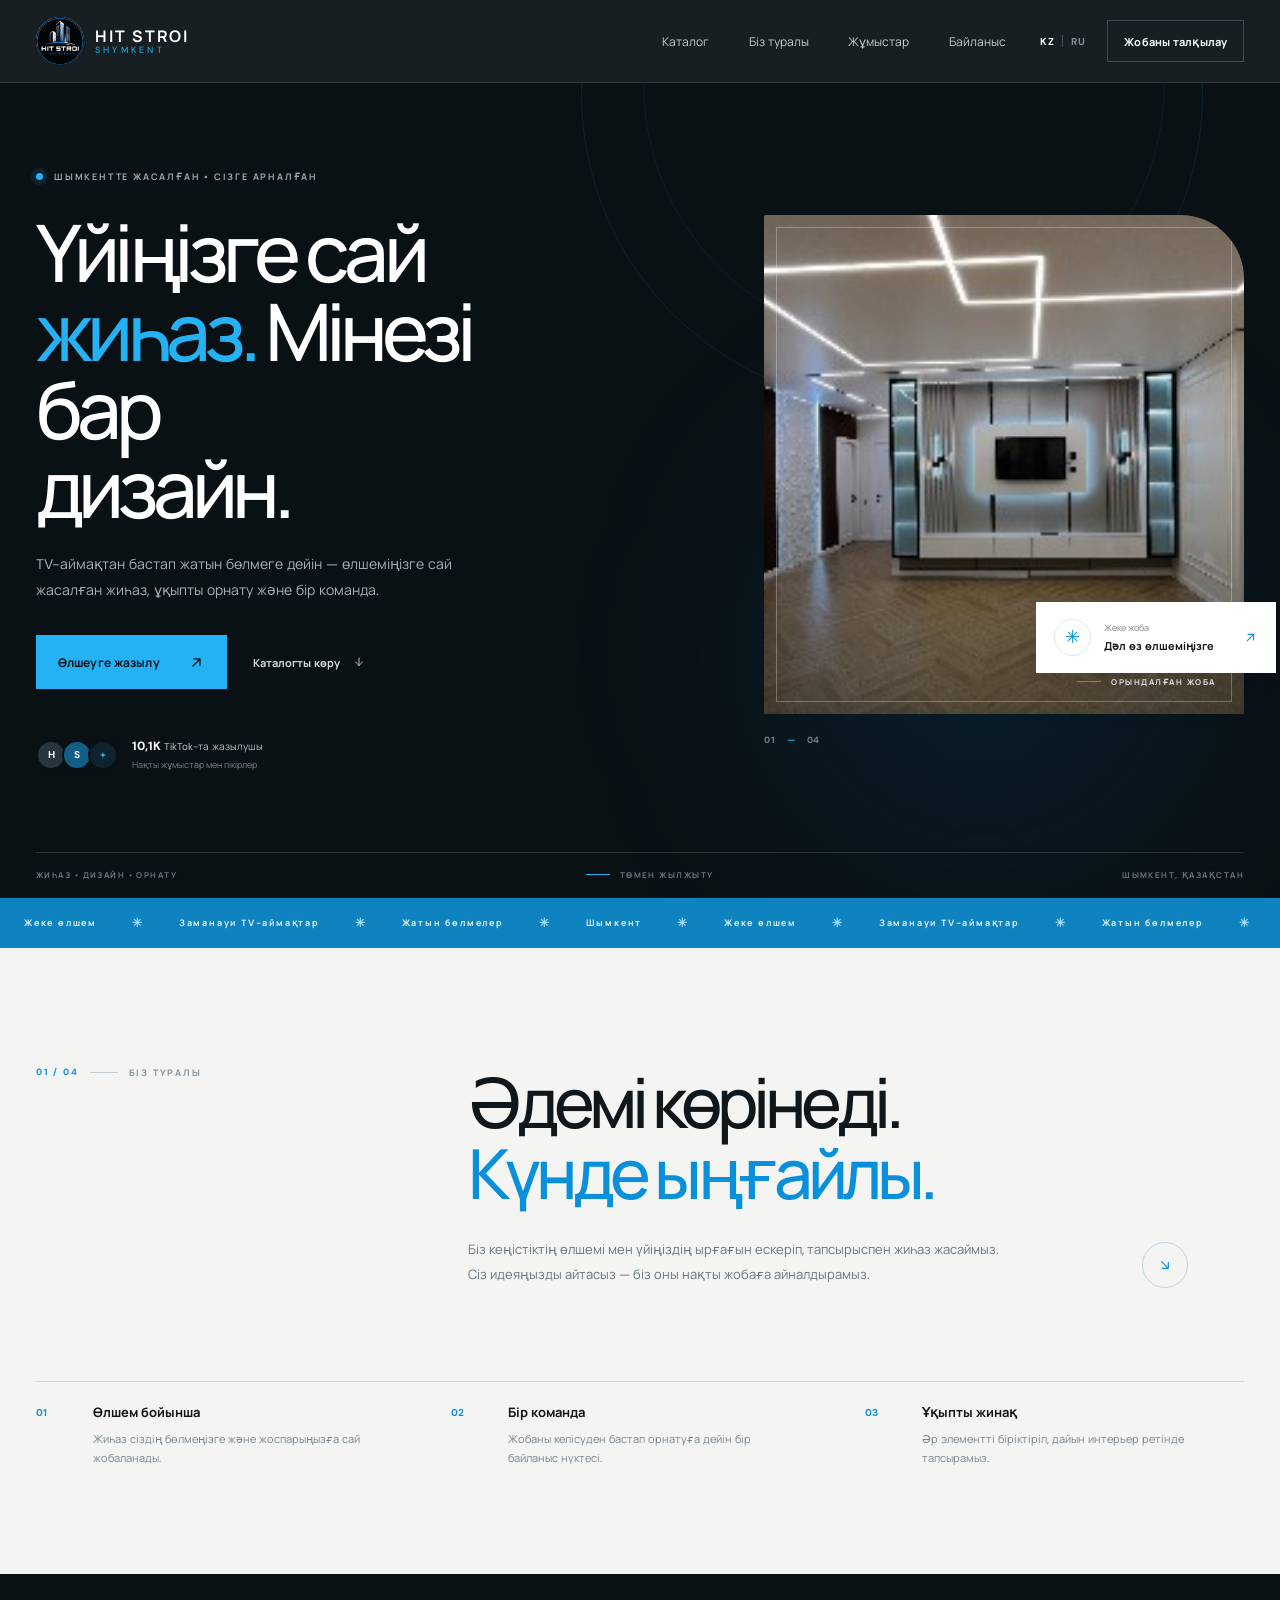
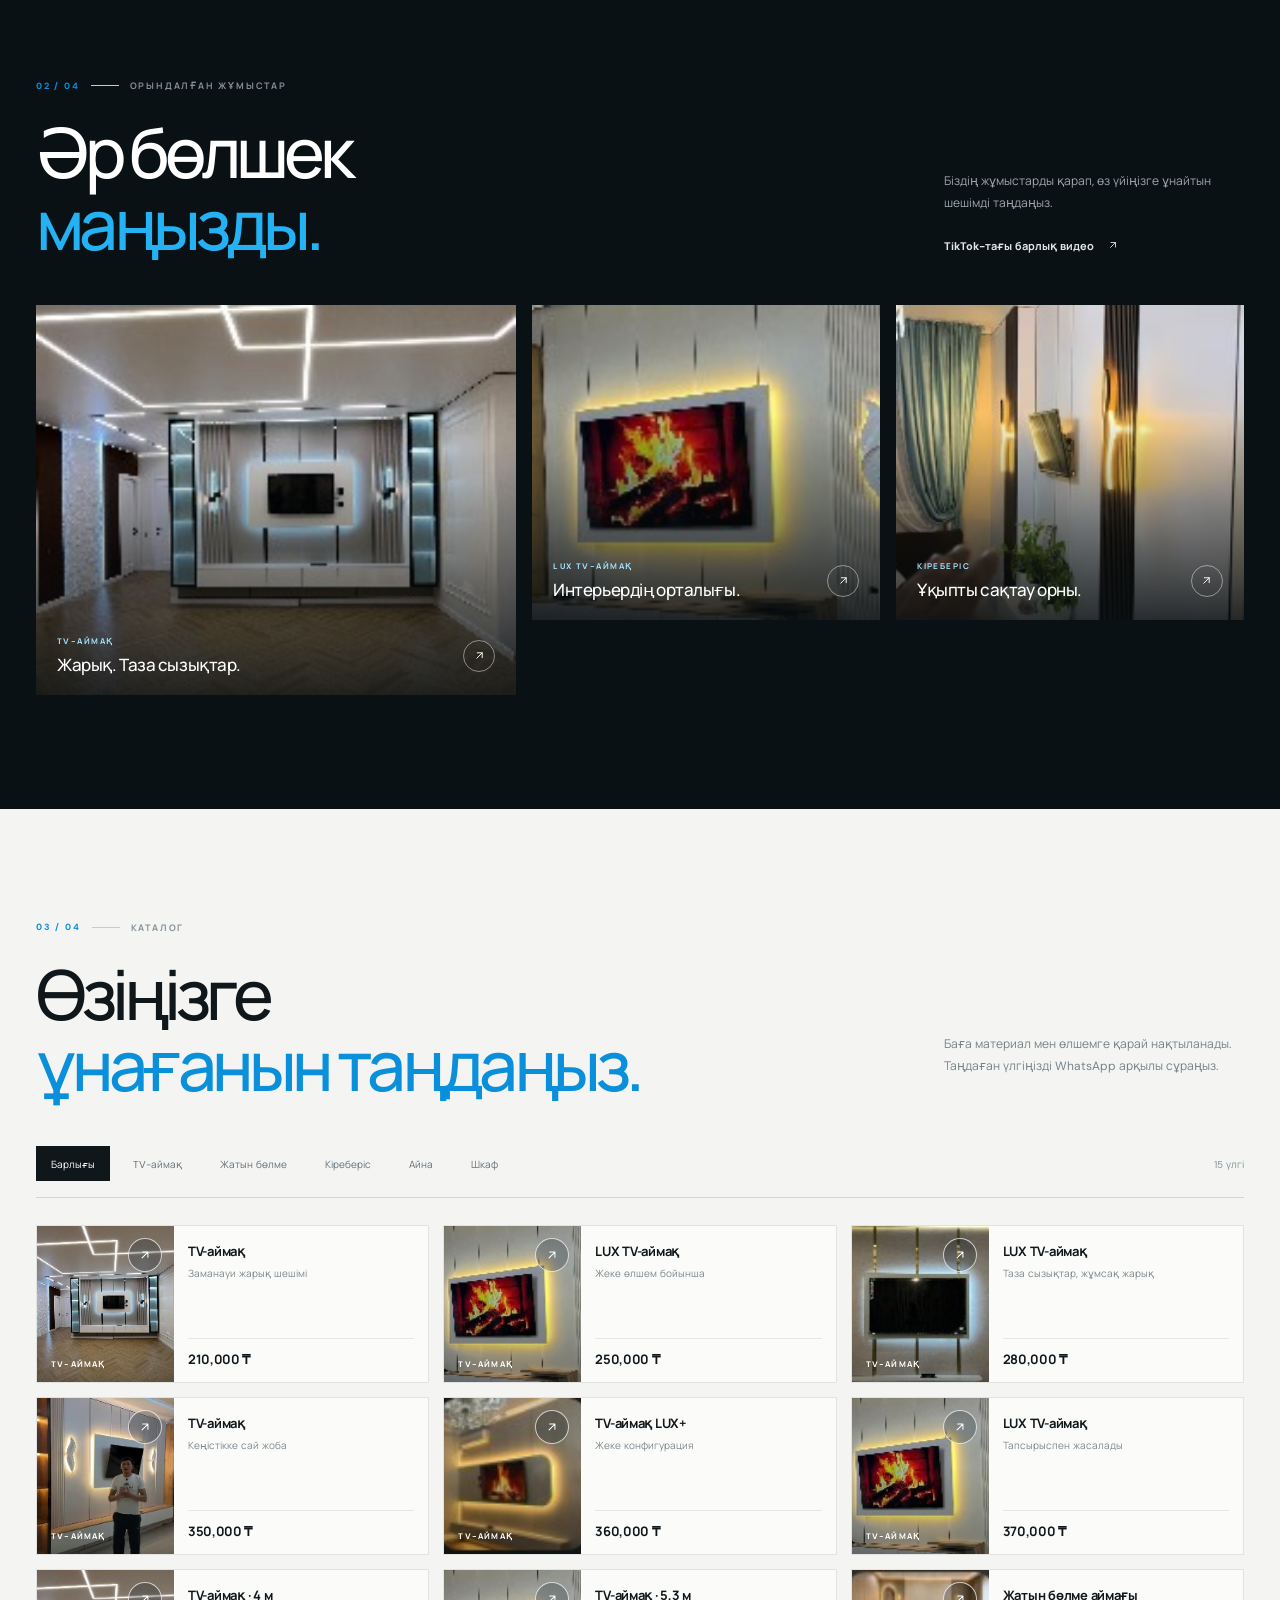
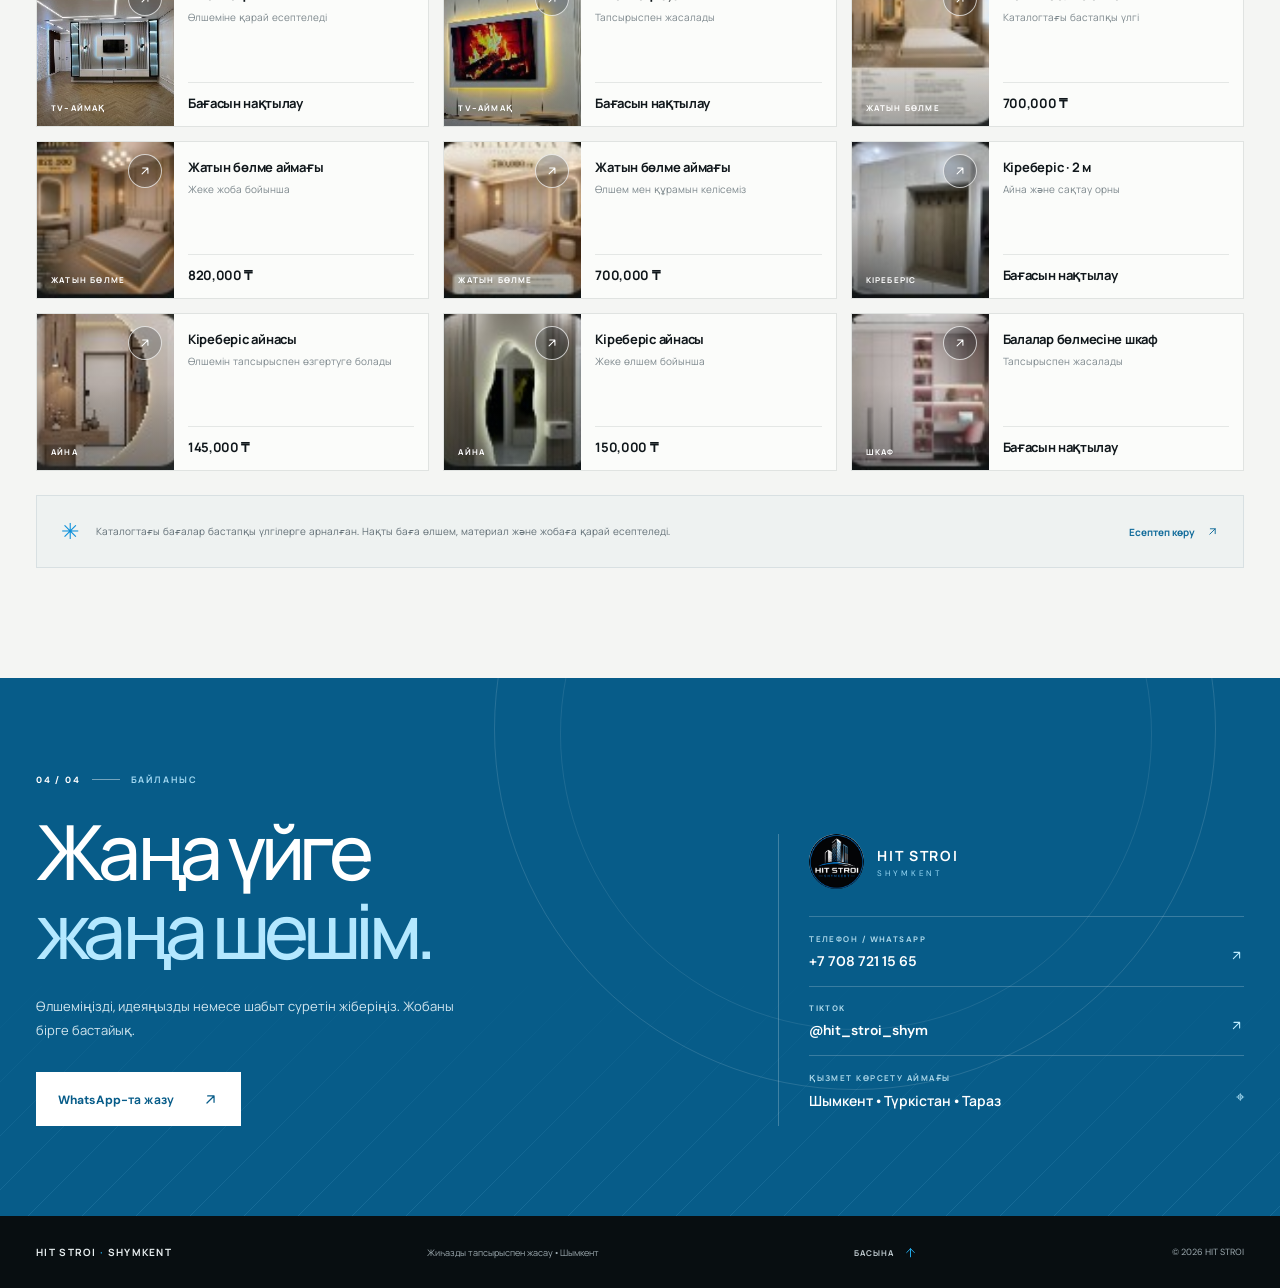
==== hit-stroi-shymkent/index.html @ 13564bc4 "Add files via upload" ====
<!doctype html>
<html lang="kk">
  <head>
    <meta charset="utf-8" />
    <meta name="viewport" content="width=device-width, initial-scale=1" />
    <meta name="theme-color" content="#0b1115" />
    <meta name="description" content="HIT STROI SHYMKENT — мебель на заказ: TV-зоны, спальни, шкафы, прихожие и зеркала. Замер и заказ через WhatsApp." />
    <meta property="og:type" content="website" />
    <meta property="og:title" content="HIT STROI — Мебель на заказ в Шымкенте" />
    <meta property="og:description" content="TV-зоны, спальные зоны, шкафы, прихожие и зеркала по вашим размерам." />
    <title>HIT STROI — Мебель на заказ в Шымкенте</title>
    <link rel="preconnect" href="https://fonts.googleapis.com" />
    <link rel="preconnect" href="https://fonts.gstatic.com" crossorigin />
    <link href="https://fonts.googleapis.com/css2?family=DM+Sans:wght@400;500;600;700&family=Manrope:wght@400;500;600;700;800&display=swap" rel="stylesheet" />
    <link rel="icon" href="assets/images/hit-stroi-logo.png" />
    <link rel="stylesheet" href="assets/css/site.css" />
    <script type="application/ld+json">
      {
        "@context": "https://schema.org",
        "@type": "FurnitureStore",
        "name": "HIT STROI SHYMKENT",
        "telephone": "+77087211565",
        "description": "Мебель на заказ: TV-зоны, спальные зоны, шкафы, прихожие и зеркала.",
        "areaServed": ["Шымкент", "Түркістан", "Тараз"],
        "sameAs": ["https://www.tiktok.com/@hit_stroi_shym"]
      }
    </script>
    <script defer src="data/catalog.js"></script>
    <script defer src="assets/js/site.js"></script>
  </head>
  <body>
    <svg class="svg-sprite" xmlns="http://www.w3.org/2000/svg" aria-hidden="true" focusable="false">
      <symbol id="arrow-up-right" viewBox="0 0 24 24"><path d="M7 17 17 7M8 7h9v9" fill="none" stroke="currentColor" stroke-width="1.75" stroke-linecap="round" stroke-linejoin="round" /></symbol>
      <symbol id="arrow-down-right" viewBox="0 0 24 24"><path d="m7 7 10 10m0-9v9H8" fill="none" stroke="currentColor" stroke-width="1.75" stroke-linecap="round" stroke-linejoin="round" /></symbol>
      <symbol id="arrow-down" viewBox="0 0 24 24"><path d="M12 4v15m-7-7 7 7 7-7" fill="none" stroke="currentColor" stroke-width="1.75" stroke-linecap="round" stroke-linejoin="round" /></symbol>
      <symbol id="arrow-up" viewBox="0 0 24 24"><path d="M12 20V5m-7 7 7-7 7 7" fill="none" stroke="currentColor" stroke-width="1.75" stroke-linecap="round" stroke-linejoin="round" /></symbol>
    </svg>
    <a class="skip-link" href="#main" data-i18n="skip">Негізгі мазмұнға өту</a>
    <header class="site-header" id="top">
      <div class="header-inner wrap">
        <a class="brand" href="#top" aria-label="HIT STROI, главная">
          <img src="assets/images/hit-stroi-logo.png" alt="HIT STROI SHYMKENT" />
          <span class="brand-copy"><b>HIT STROI</b><small>SHYMKENT</small></span>
        </a>
        <button class="menu-toggle" type="button" aria-label="Открыть меню" aria-expanded="false" aria-controls="main-nav"><span></span><span></span></button>
        <nav class="main-nav" id="main-nav" aria-label="Главная навигация">
          <a href="#catalog" data-i18n="navCatalog">Каталог</a>
          <a href="#about" data-i18n="navAbout">О нас</a>
          <a href="#works" data-i18n="navWorks">Работы</a>
          <a href="#contacts" data-i18n="navContacts">Контакты</a>
        </nav>
        <div class="header-actions">
          <div class="language-switch" aria-label="Тіл таңдау">
            <button type="button" class="lang-button is-active" data-lang="kk" aria-pressed="true">KZ</button>
            <span></span>
            <button type="button" class="lang-button" data-lang="ru" aria-pressed="false">RU</button>
          </div>
          <a class="button button-small button-outline header-cta" href="https://wa.me/77087211565" target="_blank" rel="noopener" data-i18n="headerCta">Жобаны талқылау</a>
        </div>
      </div>
    </header>

    <main id="main">
      <section class="hero section-dark">
        <div class="hero-glow" aria-hidden="true"></div>
        <div class="wrap hero-grid">
          <div class="hero-copy">
            <p class="eyebrow"><span class="eyebrow-dot"></span><span data-i18n="heroEyebrow">ШЫМКЕНТТЕ ЖАСАЛҒАН • СІЗГЕ АРНАЛҒАН</span></p>
            <h1 data-i18n="heroTitle">Үйіңізге сай<br /><em>жиһаз.</em> Мінезі бар<br />дизайн.</h1>
            <p class="hero-lead" data-i18n="heroLead">TV-аймақтан бастап жатын бөлмеге дейін — өлшеміңізге сай жасалған жиһаз, ұқыпты орнату және бір команда.</p>
            <div class="hero-buttons">
              <a class="button button-primary" href="https://wa.me/77087211565" target="_blank" rel="noopener"><span data-i18n="heroCta">Өлшеуге жазылу</span><svg class="button-arrow icon-svg" viewBox="0 0 24 24" aria-hidden="true" focusable="false"><use href="#arrow-up-right"></use></svg></a>
              <a class="text-link" href="#catalog"><span data-i18n="heroSecondary">Каталогты көру</span><svg class="icon-svg icon-down" viewBox="0 0 24 24" aria-hidden="true" focusable="false"><use href="#arrow-down"></use></svg></a>
            </div>
            <div class="hero-proof">
              <div class="proof-avatars" aria-hidden="true"><span>H</span><span>S</span><span>+</span></div>
              <p><strong>10,1K</strong> <span data-i18n="proofFollowers">TikTok-та жазылушы</span><br /><small data-i18n="proofLikes">Нақты жұмыстар мен пікірлер</small></p>
            </div>
          </div>
          <div class="hero-visual">
            <div class="hero-image-frame">
              <img src="assets/images/media-wall-main.jpg" alt="HIT STROI жасаған заманауи TV-аймақ" fetchpriority="high" />
              <div class="image-shade"></div>
              <div class="hero-image-label"><span class="label-line"></span><span data-i18n="heroImageLabel">ОРЫНДАЛҒАН ЖОБА</span></div>
            </div>
            <div class="hero-floating-note"><span class="floating-icon">✳</span><span><small data-i18n="heroNoteTop">Жеке жоба</small><b data-i18n="heroNoteBottom">Дәл өз өлшеміңізге</b></span><svg class="note-arrow icon-svg" viewBox="0 0 24 24" aria-hidden="true" focusable="false"><use href="#arrow-up-right"></use></svg></div>
            <div class="hero-index">01 <span>—</span> 04</div>
          </div>
        </div>
        <div class="hero-bottom wrap">
          <span data-i18n="heroBottomLeft">ЖИҺАЗ • ДИЗАЙН • ОРНАТУ</span>
          <span class="scroll-indicator"><span></span><span data-i18n="scroll">ТӨМЕН ЖЫЛЖЫТУ</span></span>
          <span data-i18n="heroBottomRight">ШЫМКЕНТ, ҚАЗАҚСТАН</span>
        </div>
      </section>

      <section class="ticker" aria-label="Қызметтер">
        <div class="ticker-track" aria-hidden="true">
          <span data-i18n="tickerOne">Жеке өлшем</span><i>✳</i><span data-i18n="tickerTwo">Заманауи TV-аймақтар</span><i>✳</i><span data-i18n="tickerThree">Жатын бөлмелер</span><i>✳</i><span data-i18n="tickerFour">Шымкент</span><i>✳</i><span data-i18n="tickerOne">Жеке өлшем</span><i>✳</i><span data-i18n="tickerTwo">Заманауи TV-аймақтар</span><i>✳</i><span data-i18n="tickerThree">Жатын бөлмелер</span><i>✳</i><span data-i18n="tickerFour">Шымкент</span>
        </div>
      </section>

      <section class="intro-section section-light" id="about">
        <div class="wrap intro-grid">
          <div class="section-kicker"><span>01 / 04</span><span class="kicker-rule"></span><span data-i18n="introKicker">БІЗ ТУРАЛЫ</span></div>
          <div class="intro-content">
            <h2 data-i18n="introTitle">Әдемі көрінеді.<br /><em>Күнде ыңғайлы.</em></h2>
            <div class="intro-bottom">
              <p data-i18n="introText">Біз кеңістіктің өлшемі мен үйіңіздің ырғағын ескеріп, тапсырыспен жиһаз жасаймыз. Сіз идеяңызды айтасыз — біз оны нақты жобаға айналдырамыз.</p>
              <a class="round-link" href="#catalog" aria-label="Каталогқа өту"><svg class="icon-svg" viewBox="0 0 24 24" aria-hidden="true" focusable="false"><use href="#arrow-down-right"></use></svg></a>
            </div>
          </div>
        </div>
        <div class="wrap feature-row">
          <article class="feature"><span class="feature-number">01</span><div><h3 data-i18n="featureOneTitle">Өлшем бойынша</h3><p data-i18n="featureOneText">Жиһаз сіздің бөлмеңізге және жоспарыңызға сай жобаланады.</p></div></article>
          <article class="feature"><span class="feature-number">02</span><div><h3 data-i18n="featureTwoTitle">Бір команда</h3><p data-i18n="featureTwoText">Жобаны келісуден бастап орнатуға дейін бір байланыс нүктесі.</p></div></article>
          <article class="feature"><span class="feature-number">03</span><div><h3 data-i18n="featureThreeTitle">Ұқыпты жинақ</h3><p data-i18n="featureThreeText">Әр элементті біріктіріп, дайын интерьер ретінде тапсырамыз.</p></div></article>
        </div>
      </section>

      <section class="works-section section-dark" id="works">
        <div class="wrap">
          <div class="section-heading heading-light">
            <div><div class="section-kicker"><span>02 / 04</span><span class="kicker-rule"></span><span data-i18n="worksKicker">ОРЫНДАЛҒАН ЖҰМЫСТАР</span></div><h2 data-i18n="worksTitle">Әр бөлшек<br /><em>маңызды.</em></h2></div>
            <div class="heading-aside"><p data-i18n="worksText">Біздің жұмыстарды қарап, өз үйіңізге ұнайтын шешімді таңдаңыз.</p><a class="text-link light-link" href="https://www.tiktok.com/@hit_stroi_shym" target="_blank" rel="noopener"><span data-i18n="worksLink">TikTok-тағы барлық видео</span><svg class="icon-svg" viewBox="0 0 24 24" aria-hidden="true" focusable="false"><use href="#arrow-up-right"></use></svg></a></div>
          </div>
          <div class="works-grid">
            <a class="work-card work-card-large" href="https://www.tiktok.com/@hit_stroi_shym" target="_blank" rel="noopener" aria-label="TikTok-та TV-аймақ жобасын қарау"><img src="assets/images/media-wall-main.jpg" alt="Ашық түсті TV-аймақ" loading="lazy" /><span class="work-overlay"><small data-i18n="workTagOne">TV-АЙМАҚ</small><b data-i18n="workOne">Жарық. Таза сызықтар.</b><span class="work-arrow"><svg class="icon-svg" viewBox="0 0 24 24" aria-hidden="true" focusable="false"><use href="#arrow-up-right"></use></svg></span></span></a>
            <a class="work-card" href="https://www.tiktok.com/@hit_stroi_shym" target="_blank" rel="noopener" aria-label="TikTok-та TV-аймақ жобасын қарау"><img src="assets/images/media-wall-fireplace.jpg" alt="Жарық элементтері бар TV-аймақ" loading="lazy" /><span class="work-overlay"><small data-i18n="workTagTwo">LUX TV-АЙМАҚ</small><b data-i18n="workTwo">Интерьердің орталығы.</b><span class="work-arrow"><svg class="icon-svg" viewBox="0 0 24 24" aria-hidden="true" focusable="false"><use href="#arrow-up-right"></use></svg></span></span></a>
            <a class="work-card" href="https://www.tiktok.com/@hit_stroi_shym" target="_blank" rel="noopener" aria-label="TikTok-та кіреберіс аймағын қарау"><img src="assets/images/hallway-glass.jpg" alt="Шыны есігі бар кіреберіс шкаф" loading="lazy" /><span class="work-overlay"><small data-i18n="workTagThree">КІРЕБЕРІС</small><b data-i18n="workThree">Ұқыпты сақтау орны.</b><span class="work-arrow"><svg class="icon-svg" viewBox="0 0 24 24" aria-hidden="true" focusable="false"><use href="#arrow-up-right"></use></svg></span></span></a>
          </div>
        </div>
      </section>

      <section class="catalog-section section-light" id="catalog">
        <div class="wrap">
          <div class="section-heading heading-dark">
            <div><div class="section-kicker"><span>03 / 04</span><span class="kicker-rule"></span><span data-i18n="catalogKicker">КАТАЛОГ</span></div><h2 data-i18n="catalogTitle">Өзіңізге<br /><em>ұнағанын таңдаңыз.</em></h2></div>
            <div class="heading-aside"><p data-i18n="catalogText">Баға материал мен өлшемге қарай нақтыланады. Таңдаған үлгіңізді WhatsApp арқылы сұраңыз.</p></div>
          </div>
          <div class="catalog-controls">
            <div class="filter-list" role="group" aria-label="Каталог сүзгісі" id="catalog-filters">
              <button class="filter-button is-active" type="button" data-filter="all" data-i18n="filterAll" aria-pressed="true">Барлығы</button>
              <button class="filter-button" type="button" data-filter="tv" data-i18n="filterTv" aria-pressed="false">TV-аймақ</button>
              <button class="filter-button" type="button" data-filter="bedroom" data-i18n="filterBedroom" aria-pressed="false">Жатын бөлме</button>
              <button class="filter-button" type="button" data-filter="hallway" data-i18n="filterHallway" aria-pressed="false">Кіреберіс</button>
              <button class="filter-button" type="button" data-filter="mirror" data-i18n="filterMirror" aria-pressed="false">Айна</button>
              <button class="filter-button" type="button" data-filter="wardrobe" data-i18n="filterWardrobe" aria-pressed="false">Шкаф</button>
            </div>
            <span class="catalog-count" id="catalog-count" aria-live="polite"></span>
          </div>
          <div class="product-grid" id="product-grid" aria-live="polite"></div>
          <div class="catalog-note"><span class="note-star">✳</span><p data-i18n="catalogNote">Каталогтағы бағалар бастапқы үлгілерге арналған. Нақты баға өлшем, материал және жобаға қарай есептеледі.</p><a href="https://wa.me/77087211565" target="_blank" rel="noopener"><span data-i18n="catalogAsk">Есептеп көру</span><svg class="icon-svg" viewBox="0 0 24 24" aria-hidden="true" focusable="false"><use href="#arrow-up-right"></use></svg></a></div>
        </div>
      </section>

      <section class="contact-section" id="contacts">
        <div class="contact-pattern" aria-hidden="true"></div>
        <div class="wrap contact-grid">
          <div class="contact-main"><div class="section-kicker"><span>04 / 04</span><span class="kicker-rule"></span><span data-i18n="contactKicker">БАЙЛАНЫС</span></div><h2 data-i18n="contactTitle">Жаңа үйге<br /><em>жаңа шешім.</em></h2><p data-i18n="contactText">Өлшеміңізді, идеяңызды немесе шабыт суретін жіберіңіз. Жобаны бірге бастайық.</p><a class="button button-light" href="https://wa.me/77087211565" target="_blank" rel="noopener"><span data-i18n="contactCta">WhatsApp-та жазу</span><svg class="button-arrow icon-svg" viewBox="0 0 24 24" aria-hidden="true" focusable="false"><use href="#arrow-up-right"></use></svg></a></div>
          <div class="contact-side"><div class="contact-brand"><img src="assets/images/hit-stroi-logo.png" alt="" /><div><b>HIT STROI</b><span>SHYMKENT</span></div></div><a class="contact-method" href="tel:+77087211565"><small data-i18n="phoneLabel">ТЕЛЕФОН / WHATSAPP</small><strong>+7 708 721 15 65</strong><svg class="icon-svg" viewBox="0 0 24 24" aria-hidden="true" focusable="false"><use href="#arrow-up-right"></use></svg></a><a class="contact-method" href="https://www.tiktok.com/@hit_stroi_shym" target="_blank" rel="noopener"><small>TIKTOK</small><strong>@hit_stroi_shym</strong><svg class="icon-svg" viewBox="0 0 24 24" aria-hidden="true" focusable="false"><use href="#arrow-up-right"></use></svg></a><div class="contact-method"><small data-i18n="locationLabel">ҚАЛА</small><strong data-i18n="locationValue">Шымкент, Қазақстан</strong><span class="location-pin">⌖</span></div></div>
        </div>
      </section>
    </main>

    <footer class="site-footer">
      <div class="wrap footer-inner"><a class="footer-brand" href="#top">HIT STROI <span>·</span> SHYMKENT</a><p data-i18n="footerCopy">Жиһазды тапсырыспен жасау • Шымкент</p><a href="#top" class="back-top"><span data-i18n="backTop">БАСЫНА</span><svg class="icon-svg" viewBox="0 0 24 24" aria-hidden="true" focusable="false"><use href="#arrow-up"></use></svg></a><small>© <span id="year"></span> HIT STROI</small></div>
    </footer>
  </body>
</html>
---- hit-stroi-shymkent/assets/css/site.css ----
:root {
  --ink: #10171b;
  --night: #0a1115;
  --night-2: #10191e;
  --paper: #f4f5f3;
  --white: #fff;
  --muted: #89969d;
  --line-dark: rgba(255,255,255,.13);
  --line-light: rgba(16,23,27,.14);
  --blue: #0a8fda;
  --blue-bright: #24b2f4;
  --max: 1240px;
  --font: "DM Sans", "Manrope", Arial, sans-serif;
  --display: "Manrope", "DM Sans", Arial, sans-serif;
}

* { box-sizing: border-box; }
html { scroll-behavior: smooth; scroll-padding-top: 90px; }
body { margin: 0; color: var(--ink); background: var(--paper); font-family: var(--font); -webkit-font-smoothing: antialiased; }
body.menu-open { overflow: hidden; }
img { display: block; max-width: 100%; }
a { color: inherit; text-decoration: none; }
button { font: inherit; }
.wrap { width: min(var(--max), calc(100% - 72px)); margin-inline: auto; }
.section-dark { color: var(--white); background: var(--night); }
.section-light { color: var(--ink); background: var(--paper); }
.skip-link { position: absolute; z-index: 100; top: -60px; left: 20px; padding: 12px 18px; color: #fff; background: var(--blue); }
.skip-link:focus { top: 12px; }

/* Header */
.site-header { position: sticky; z-index: 20; top: 0; color: var(--white); background: rgba(10,17,21,.94); border-bottom: 1px solid var(--line-dark); backdrop-filter: blur(16px); }
.header-inner { min-height: 82px; display: flex; align-items: center; justify-content: space-between; gap: 34px; }
.brand { display: inline-flex; align-items: center; gap: 11px; min-width: 205px; }
.brand img { width: 48px; height: 48px; border-radius: 50%; object-fit: cover; }
.brand-copy { display: grid; gap: 2px; line-height: 1; }
.brand-copy b { font-family: var(--display); font-size: 16px; letter-spacing: .12em; }
.brand-copy small { color: var(--blue-bright); font-size: 9px; letter-spacing: .36em; }
.main-nav { display: flex; align-items: center; gap: clamp(22px, 3.1vw, 44px); margin-left: auto; }
.main-nav a { position: relative; padding: 8px 0; color: #c4cdd1; font-size: 12px; transition: color .2s ease; }
.main-nav a::after { position: absolute; right: 100%; bottom: 0; left: 0; height: 1px; content: ""; background: var(--blue-bright); transition: right .22s ease; }
.main-nav a:hover { color: var(--white); }
.main-nav a:hover::after { right: 0; }
.header-actions { display: flex; align-items: center; gap: 22px; }
.language-switch { display: flex; align-items: center; gap: 8px; color: #68767e; }
.language-switch > span { width: 1px; height: 12px; background: #435057; }
.lang-button { padding: 4px 0; color: #839098; border: 0; background: none; cursor: pointer; font-size: 10px; font-weight: 700; letter-spacing: .06em; }
.lang-button:hover, .lang-button.is-active { color: var(--white); }
.button { display: inline-flex; align-items: center; justify-content: center; gap: 28px; min-height: 54px; padding: 0 22px; font-size: 12px; font-weight: 700; letter-spacing: .01em; transition: background .2s ease, color .2s ease, transform .2s ease; }
.button:hover { transform: translateY(-2px); }
.button-small { min-height: 42px; padding: 0 16px; font-size: 11px; }
.button-outline { color: var(--white); border: 1px solid #3a4c56; }
.button-outline:hover { border-color: var(--blue-bright); background: rgba(10,143,218,.12); }
.svg-sprite { position: absolute; width: 0; height: 0; overflow: hidden; }
.icon-svg { display: block; flex: 0 0 auto; width: 16px; height: 16px; overflow: visible; fill: none; stroke: currentColor; }
.icon-down { width: 12px; height: 12px; }
.button-primary { color: #071117; background: var(--blue-bright); }
.button-primary:hover { background: #71cef8; }
.button-arrow { width: 17px; height: 17px; }
.menu-toggle { display: none; }

/* Hero */
.hero { position: relative; overflow: hidden; padding: 25px 0 0; }
.hero::before { position: absolute; top: -300px; right: 6%; width: 620px; height: 620px; border: 1px solid rgba(36,178,244,.11); border-radius: 50%; content: ""; }
.hero::after { position: absolute; top: -260px; right: 9%; width: 520px; height: 520px; border: 1px solid rgba(36,178,244,.08); border-radius: 50%; content: ""; }
.hero-glow { position: absolute; right: 6%; bottom: 3%; width: 440px; height: 440px; border-radius: 50%; background: rgba(0,120,188,.11); filter: blur(100px); pointer-events: none; }
.hero-grid { position: relative; z-index: 1; display: grid; grid-template-columns: minmax(0, .94fr) minmax(420px, 1.06fr); align-items: center; gap: clamp(40px, 8vw, 122px); min-height: 645px; padding: 52px 0 48px; }
.hero-copy { padding: 10px 0 30px; }
.eyebrow, .section-kicker { display: flex; align-items: center; gap: 11px; color: #75848b; font-size: 9px; font-weight: 700; letter-spacing: .2em; }
.eyebrow { margin: 0 0 30px; color: #9cabb2; }
.eyebrow-dot { width: 7px; height: 7px; border-radius: 50%; background: var(--blue-bright); box-shadow: 0 0 0 5px rgba(36,178,244,.1); }
h1, h2, h3, p { margin-top: 0; }
.hero h1 { max-width: 670px; margin: 0 0 25px; font-family: var(--display); font-size: clamp(50px, 6.2vw, 82px); font-weight: 500; letter-spacing: -.075em; line-height: .99; }
.hero h1 em, h2 em { color: var(--blue-bright); font-style: normal; }
.hero-lead { max-width: 448px; margin: 0; color: #a4b1b7; font-size: 14px; line-height: 1.85; }
.hero-buttons { display: flex; align-items: center; gap: 26px; margin-top: 31px; }
.text-link { display: inline-flex; align-items: center; gap: 13px; color: var(--ink); font-size: 11px; font-weight: 700; }
.text-link > .icon-svg { width: 12px; height: 12px; transition: transform .2s ease; }
.text-link:hover > .icon-svg { transform: translate(3px,-2px); }
.text-link:hover > .icon-down { transform: translateY(3px); }
.hero .text-link { color: #d2dadd; }
.hero-proof { display: flex; align-items: center; gap: 14px; margin-top: 47px; }
.proof-avatars { display: flex; padding-left: 4px; }
.proof-avatars span { display: grid; width: 30px; height: 30px; margin-left: -4px; place-items: center; color: var(--white); border: 2px solid var(--night); border-radius: 50%; background: #27363e; font-size: 10px; font-weight: 700; }
.proof-avatars span:nth-child(2) { background: #125e87; }
.proof-avatars span:nth-child(3) { color: var(--blue-bright); background: #10232c; }
.hero-proof p { margin: 0; color: #b7c1c6; font-size: 10px; line-height: 1.7; }
.hero-proof strong { color: var(--white); font-size: 12px; }
.hero-proof small { color: #74838a; font-size: 9px; }
.hero-visual { position: relative; width: 100%; max-width: 500px; justify-self: end; padding: 0 0 35px 20px; }
.hero-image-frame { position: relative; height: clamp(430px, 39vw, 520px); overflow: hidden; border-radius: 2px 64px 2px 2px; background: #263137; }
.hero-image-frame::before { position: absolute; z-index: 1; inset: 12px; border: 1px solid rgba(255,255,255,.28); content: ""; pointer-events: none; }
.hero-image-frame img { width: 100%; height: 100%; object-fit: cover; object-position: center; transform: scale(1.02); }
.image-shade { position: absolute; inset: 25% 0 0; background: linear-gradient(180deg, transparent, rgba(4,11,14,.52)); }
.hero-image-label { position: absolute; right: 28px; bottom: 27px; display: flex; align-items: center; gap: 10px; color: #fff; font-size: 8px; font-weight: 700; letter-spacing: .19em; }
.label-line { width: 24px; height: 1px; background: var(--blue-bright); }
.hero-floating-note { position: absolute; right: -32px; bottom: 76px; display: flex; align-items: center; gap: 13px; min-width: 240px; padding: 17px 18px; color: var(--ink); background: var(--white); box-shadow: 0 16px 40px rgba(0,0,0,.18); }
.floating-icon { display: grid; width: 37px; height: 37px; color: var(--blue); border: 1px solid #d7e8ef; border-radius: 50%; place-items: center; font-size: 18px; }
.hero-floating-note > span:nth-child(2) { display: grid; gap: 4px; }
.hero-floating-note small { color: #7e898e; font-size: 9px; }
.hero-floating-note b { font-size: 11px; }
.note-arrow { width: 15px; height: 15px; margin-left: auto; color: var(--blue); }
.hero-index { position: absolute; bottom: 3px; left: 20px; color: #75838b; font-size: 9px; font-weight: 700; letter-spacing: .1em; }
.hero-index span { padding: 0 8px; color: var(--blue-bright); }
.hero-bottom { position: relative; z-index: 1; display: flex; justify-content: space-between; padding: 16px 0 18px; color: #69777e; border-top: 1px solid var(--line-dark); font-size: 8px; font-weight: 700; letter-spacing: .18em; }
.scroll-indicator { display: inline-flex; align-items: center; gap: 10px; }
.scroll-indicator > span:first-child { width: 24px; height: 1px; background: var(--blue-bright); }

/* Moving strap */
.ticker { overflow: hidden; color: #e6edf0; background: #0f83c0; }
.ticker-track { display: flex; align-items: center; justify-content: space-around; gap: 35px; min-width: 1100px; padding: 17px 24px; font-size: 9px; font-weight: 700; letter-spacing: .2em; white-space: nowrap; }
.ticker i { color: #9cdefa; font-size: 12px; font-style: normal; }

/* Intro */
.intro-section { padding: 118px 0 106px; }
.intro-grid { display: grid; grid-template-columns: .48fr 1fr; gap: 60px; }
.section-kicker { align-self: start; color: #829097; white-space: nowrap; }
.section-kicker > span:first-child { color: var(--blue); }
.kicker-rule { width: 28px; height: 1px; background: #c4ccd0; }
.intro-content h2, .section-heading h2, .contact-main h2 { margin: 0; font-family: var(--display); font-size: clamp(44px, 5.4vw, 69px); font-weight: 500; letter-spacing: -.075em; line-height: 1.04; }
.intro-content h2 em, .heading-dark h2 em { color: var(--blue); }
.intro-bottom { display: flex; align-items: end; justify-content: space-between; gap: 35px; max-width: 720px; margin-top: 29px; }
.intro-bottom p { max-width: 540px; margin: 0; color: #68767c; font-size: 13px; line-height: 1.9; }
.round-link { display: grid; flex: 0 0 46px; width: 46px; height: 46px; color: var(--blue); border: 1px solid #bed3de; border-radius: 50%; place-items: center; transition: color .2s, background .2s, border-color .2s; }
.round-link:hover { color: #fff; border-color: var(--blue); background: var(--blue); }
.round-link .icon-svg { width: 16px; height: 16px; }
.feature-row { display: grid; grid-template-columns: repeat(3, 1fr); gap: 36px; margin-top: 93px; padding-top: 24px; border-top: 1px solid var(--line-light); }
.feature { display: grid; grid-template-columns: 40px 1fr; gap: 17px; }
.feature-number { color: var(--blue); font-size: 10px; font-weight: 700; }
.feature h3 { margin: -3px 0 9px; font-size: 13px; font-weight: 700; }
.feature p { max-width: 270px; margin: 0; color: #78858a; font-size: 11px; line-height: 1.75; }

/* Work gallery */
.works-section { padding: 105px 0 114px; }
.section-heading { display: flex; align-items: end; justify-content: space-between; gap: 30px; margin-bottom: 45px; }
.section-heading .section-kicker { margin-bottom: 24px; }
.section-heading h2 { margin: 0; }
.heading-light h2 em { color: var(--blue-bright); }
.heading-aside { width: min(300px, 32%); padding-bottom: 5px; }
.heading-aside p { margin: 0 0 19px; color: #9ba8ae; font-size: 12px; line-height: 1.8; }
.light-link { color: #dfe7ea; }
.works-grid { display: grid; grid-template-columns: 1.38fr 1fr 1fr; gap: 16px; }
.work-card { position: relative; display: block; height: 315px; overflow: hidden; background: #1b252a; }
.work-card-large { height: 390px; grid-row: span 1; }
.work-card img { width: 100%; height: 100%; object-fit: cover; transition: transform .6s cubic-bezier(.2,.7,.2,1); }
.work-card:first-child img { object-position: center; }
.work-card:nth-child(2) img { object-position: center 45%; }
.work-card:nth-child(3) img { object-position: center; }
.work-card:hover img { transform: scale(1.045); }
.work-card::after { position: absolute; inset: 35% 0 0; content: ""; background: linear-gradient(180deg, transparent, rgba(6,12,15,.83)); }
.work-overlay { position: absolute; z-index: 1; right: 21px; bottom: 19px; left: 21px; display: grid; gap: 7px; color: #fff; }
.work-overlay small { color: #a4dffc; font-size: 8px; font-weight: 700; letter-spacing: .18em; }
.work-overlay b { max-width: 260px; font-family: var(--display); font-size: 17px; font-weight: 500; letter-spacing: -.025em; }
.work-arrow { position: absolute; right: 0; bottom: 4px; display: grid; width: 32px; height: 32px; border: 1px solid rgba(255,255,255,.45); border-radius: 50%; color: #fff; place-items: center; }
.work-arrow .icon-svg { width: 13px; height: 13px; }

/* Catalog */
.catalog-section { padding: 112px 0 110px; }
.heading-dark .heading-aside p { color: #758288; }
.catalog-controls { display: flex; align-items: center; justify-content: space-between; gap: 18px; margin: 0 0 27px; padding: 0 0 16px; border-bottom: 1px solid var(--line-light); }
.filter-list { display: flex; align-items: center; flex-wrap: wrap; gap: 8px; }
.filter-button { min-height: 35px; padding: 0 14px; color: #647178; border: 1px solid transparent; background: transparent; cursor: pointer; font-size: 10px; transition: .18s ease; }
.filter-button:hover { color: var(--ink); border-color: #c5d2d8; }
.filter-button.is-active { color: #fff; border-color: var(--ink); background: var(--ink); }
.catalog-count { color: #869197; font-size: 10px; white-space: nowrap; }
.product-grid { display: grid; grid-template-columns: repeat(3, minmax(0, 1fr)); gap: 14px; }
.product-card { display: grid; grid-template-columns: minmax(105px, 35%) 1fr; min-width: 0; min-height: 156px; overflow: hidden; border: 1px solid #e0e3e1; background: #fbfcfa; transition: box-shadow .22s ease, transform .22s ease; animation: arrive .36s both; animation-delay: calc(var(--card-index) * 24ms); }
.product-card:hover { transform: translateY(-3px); box-shadow: 0 12px 24px rgba(18,35,43,.08); }
@keyframes arrive { from { opacity: 0; transform: translateY(8px); } to { opacity: 1; transform: translateY(0); } }
.product-image { position: relative; min-height: 156px; overflow: hidden; background: #e4e6e3; }
.product-image::after { position: absolute; inset: 45% 0 0; content: ""; background: linear-gradient(180deg, transparent, rgba(6,14,17,.34)); pointer-events: none; }
.product-image img { width: 100%; height: 100%; object-fit: cover; transition: transform .5s ease; }
.product-card:hover .product-image img { transform: scale(1.045); }
.product-category { position: absolute; z-index: 1; bottom: 13px; left: 14px; color: #fff; font-size: 8px; font-weight: 700; letter-spacing: .15em; }
.product-quick-link { position: absolute; z-index: 2; top: 12px; right: 12px; display: grid; width: 34px; height: 34px; color: #fff; border: 1px solid rgba(255,255,255,.7); border-radius: 50%; background: rgba(4,13,18,.22); place-items: center; transition: background .2s, color .2s; }
.product-quick-link .icon-svg { width: 14px; height: 14px; }
.product-quick-link:hover { color: var(--ink); background: var(--white); }
.product-info { display: grid; align-content: space-between; gap: 12px; min-height: 156px; padding: 16px 14px 14px; }
.product-info h3 { overflow: hidden; margin: 0 0 6px; font-family: var(--display); font-size: 13px; font-weight: 700; letter-spacing: -.02em; text-overflow: ellipsis; white-space: nowrap; }
.product-info p { overflow: hidden; margin: 0; color: #7d888d; font-size: 10px; text-overflow: ellipsis; white-space: nowrap; }
.product-price { display: flex; align-items: center; justify-content: space-between; gap: 8px; padding-top: 11px; border-top: 1px solid #e4e7e5; }
.product-price strong { font-family: var(--display); font-size: 13px; letter-spacing: -.025em; }
.product-price span { color: var(--blue); font-size: 9px; font-weight: 700; }
.empty-state { grid-column: 1 / -1; padding: 60px 20px; color: #758288; text-align: center; }
.catalog-note { display: flex; align-items: center; gap: 17px; margin-top: 24px; padding: 21px 24px; border: 1px solid #d8e0e2; background: #eef2f1; }
.note-star { color: var(--blue); font-size: 22px; }
.catalog-note p { flex: 1; margin: 0; color: #637077; font-size: 10px; line-height: 1.7; }
.catalog-note a { display: inline-flex; flex: 0 0 auto; align-items: center; gap: 11px; color: #126c9b; font-size: 10px; font-weight: 700; }
.catalog-note a .icon-svg { width: 13px; height: 13px; }

/* Contact */
.contact-section { position: relative; overflow: hidden; color: #fff; background: #075c89; }
.contact-section::before { position: absolute; top: -310px; right: 5%; width: 720px; height: 720px; border: 1px solid rgba(255,255,255,.13); border-radius: 50%; content: ""; }
.contact-section::after { position: absolute; top: -240px; right: 10%; width: 590px; height: 590px; border: 1px solid rgba(255,255,255,.09); border-radius: 50%; content: ""; }
.contact-pattern { position: absolute; right: 0; bottom: 0; left: 0; height: 45%; opacity: .12; background: linear-gradient(135deg, transparent 49.8%, #8ad9ff 50%, transparent 50.2%) 0 0 / 54px 54px; mask-image: linear-gradient(0deg, #000, transparent); }
.contact-grid { position: relative; z-index: 1; display: grid; grid-template-columns: 1.05fr .75fr; gap: 90px; padding: 95px 0 90px; }
.contact-main .section-kicker { margin-bottom: 26px; color: #a1d8f2; }
.contact-main .section-kicker > span:first-child { color: #fff; }
.contact-main .kicker-rule { background: rgba(255,255,255,.44); }
.contact-main h2 { font-size: clamp(50px, 6vw, 76px); }
.contact-main h2 em { color: #b4e8ff; }
.contact-main > p { max-width: 420px; margin: 25px 0 29px; color: #d1e5ee; font-size: 13px; line-height: 1.85; }
.button-light { color: #075c89; background: #fff; }
.button-light:hover { background: #c9f0ff; }
.contact-side { align-self: end; padding: 0 0 0 30px; border-left: 1px solid rgba(255,255,255,.23); }
.contact-brand { display: flex; align-items: center; gap: 13px; margin: 0 0 27px; }
.contact-brand img { width: 55px; height: 55px; border-radius: 50%; object-fit: cover; }
.contact-brand div { display: grid; gap: 3px; }
.contact-brand b { font-family: var(--display); font-size: 14px; letter-spacing: .12em; }
.contact-brand span { color: #97d8f5; font-size: 8px; letter-spacing: .36em; }
.contact-method { position: relative; display: grid; gap: 8px; padding: 16px 0; border-top: 1px solid rgba(255,255,255,.2); }
.contact-method small { color: #abd6e8; font-size: 8px; font-weight: 700; letter-spacing: .18em; }
.contact-method strong { font-size: 14px; font-weight: 600; }
.contact-method > .icon-svg, .contact-method > .location-pin { position: absolute; top: 31px; right: 0; color: #bcecff; }
.contact-method > .icon-svg { width: 15px; height: 15px; }
.contact-method > .location-pin { font-size: 15px; }
.contact-method:hover strong { color: #d8f5ff; }
.site-footer { color: #9ba8ae; background: #080e11; }
.footer-inner { display: flex; align-items: center; justify-content: space-between; gap: 25px; min-height: 72px; }
.footer-brand { color: #e7edef; font-family: var(--display); font-size: 10px; font-weight: 700; letter-spacing: .13em; }
.footer-brand span { color: var(--blue-bright); }
.footer-inner p { margin: 0; font-size: 9px; }
.footer-inner small { font-size: 9px; }
.back-top { display: inline-flex; align-items: center; gap: 10px; color: #c0cbd0; font-size: 8px; font-weight: 700; letter-spacing: .14em; }
.back-top .icon-svg { width: 13px; height: 13px; color: var(--blue-bright); }

@media (min-width: 1400px) {
  .hero-grid { min-height: 690px; }
  .hero-image-frame { height: 520px; }
}
@media (max-width: 1050px) {
  .wrap { width: min(var(--max), calc(100% - 52px)); }
  .header-inner { gap: 22px; }
  .brand { min-width: auto; }
  .main-nav { gap: 20px; }
  .header-actions { gap: 14px; }
  .header-cta { display: none; }
  .hero-grid { grid-template-columns: minmax(0, .95fr) minmax(350px, 1.05fr); gap: 38px; min-height: 590px; }
  .hero h1 { font-size: clamp(49px, 6.4vw, 69px); }
  .hero-visual { max-width: 460px; }
  .hero-floating-note { right: -12px; }
  .product-grid { grid-template-columns: repeat(3, minmax(0, 1fr)); }
  .contact-grid { gap: 50px; }
}
@media (max-width: 850px) and (min-width: 721px) {
  .product-grid { grid-template-columns: repeat(2, minmax(0, 1fr)); }
}
@media (max-width: 720px) {
  html { scroll-padding-top: 70px; }
  .wrap { width: calc(100% - 38px); }
  .header-inner { position: relative; min-height: 68px; }
  .brand img { width: 42px; height: 42px; }
  .brand-copy b { font-size: 14px; }
  .brand-copy small { font-size: 8px; }
  .menu-toggle { display: flex; flex-direction: column; justify-content: center; gap: 6px; width: 40px; height: 40px; margin-left: auto; padding: 9px; color: #fff; border: 1px solid #35434a; background: transparent; }
  .menu-toggle span { display: block; width: 100%; height: 1px; background: currentColor; transition: transform .2s; }
  .menu-toggle[aria-expanded="true"] span:first-child { transform: translateY(3.5px) rotate(45deg); }
  .menu-toggle[aria-expanded="true"] span:last-child { transform: translateY(-3.5px) rotate(-45deg); }
  .main-nav { position: absolute; top: calc(100% + 1px); right: -19px; left: -19px; display: none; align-items: stretch; gap: 0; padding: 10px 19px 20px; background: var(--night); border-bottom: 1px solid var(--line-dark); }
  .main-nav.is-open { display: flex; flex-direction: column; }
  .main-nav a { padding: 15px 0; border-bottom: 1px solid rgba(255,255,255,.08); font-size: 13px; }
  .header-actions { gap: 14px; margin-left: 6px; }
  .language-switch { gap: 6px; }
  .hero { padding-top: 0; }
  .hero-grid { grid-template-columns: 1fr; gap: 20px; min-height: 0; padding: 61px 0 39px; }
  .hero-copy { padding: 0; }
  .eyebrow { margin-bottom: 22px; font-size: 8px; }
  .hero h1 { max-width: 600px; margin-bottom: 18px; font-size: clamp(45px, 12vw, 65px); }
  .hero-lead { max-width: 500px; font-size: 12px; }
  .hero-buttons { flex-wrap: wrap; gap: 19px; margin-top: 23px; }
  .button { min-height: 50px; gap: 18px; padding-inline: 17px; font-size: 11px; }
  .hero-proof { margin-top: 25px; }
  .hero-visual { width: calc(100% - 10px); max-width: none; padding: 0 0 24px; }
  .hero-image-frame { height: min(105vw, 440px); border-radius: 2px 40px 2px 2px; }
  .hero-floating-note { right: -9px; bottom: 45px; min-width: 210px; padding: 12px; }
  .floating-icon { width: 32px; height: 32px; }
  .hero-index { left: 0; }
  .hero-bottom { padding: 13px 0 15px; font-size: 7px; letter-spacing: .11em; }
  .scroll-indicator { display: none; }
  .ticker-track { justify-content: flex-start; gap: 22px; min-width: max-content; padding: 15px 20px; animation: ticker 35s linear infinite; }
  @keyframes ticker { to { transform: translateX(-50%); } }
  .intro-section, .works-section, .catalog-section { padding: 74px 0; }
  .intro-grid { grid-template-columns: 1fr; gap: 28px; }
  .intro-content h2, .section-heading h2 { font-size: clamp(43px, 10vw, 58px); }
  .intro-bottom { gap: 20px; margin-top: 21px; }
  .intro-bottom p { font-size: 12px; }
  .round-link { flex-basis: 40px; width: 40px; height: 40px; }
  .feature-row { grid-template-columns: 1fr; gap: 20px; margin-top: 47px; padding-top: 20px; }
  .feature { grid-template-columns: 31px 1fr; gap: 12px; }
  .feature p { max-width: 400px; }
  .section-heading { display: grid; align-items: start; gap: 20px; margin-bottom: 28px; }
  .section-heading .section-kicker { margin-bottom: 20px; }
  .heading-aside { width: auto; max-width: 400px; }
  .heading-aside p { margin-bottom: 12px; }
  .works-grid { grid-template-columns: 1fr 1fr; gap: 10px; }
  .work-card, .work-card-large { height: 230px; }
  .work-card-large { grid-column: 1 / -1; height: 310px; }
  .work-overlay { right: 13px; bottom: 14px; left: 13px; }
  .work-overlay b { max-width: 190px; font-size: 14px; }
  .work-arrow { width: 27px; height: 27px; }
  .catalog-controls { align-items: flex-start; flex-direction: column; gap: 9px; }
  .filter-list { gap: 5px; }
  .filter-button { min-height: 32px; padding: 0 10px; font-size: 9px; }
  .product-grid { grid-template-columns: 1fr; gap: 9px; }
  .product-card { grid-template-columns: minmax(105px, 30%) 1fr; min-height: 132px; }
  .product-image { min-height: 132px; }
  .product-info { min-height: 132px; gap: 10px; padding: 13px 12px; }
  .product-info h3 { font-size: 11px; }
  .product-info p { font-size: 9px; }
  .product-price { align-items: start; flex-direction: column; gap: 3px; padding-top: 9px; }
  .product-price strong { font-size: 12px; }
  .product-price span { font-size: 8px; }
  .catalog-note { align-items: flex-start; flex-wrap: wrap; gap: 12px; padding: 16px; }
  .catalog-note p { flex-basis: calc(100% - 38px); }
  .catalog-note a { margin-left: 38px; }
  .contact-grid { grid-template-columns: 1fr; gap: 46px; padding: 72px 0 68px; }
  .contact-main h2 { font-size: clamp(48px, 11vw, 68px); }
  .contact-main > p { margin: 20px 0 23px; font-size: 12px; }
  .contact-side { padding: 0; border: 0; }
  .contact-brand { margin-bottom: 20px; }
  .footer-inner { display: grid; grid-template-columns: 1fr auto; gap: 13px; padding: 20px 0; }
  .footer-inner p { grid-column: 1; grid-row: 2; }
  .footer-inner small { grid-column: 2; grid-row: 2; justify-self: end; }
  .back-top { grid-column: 2; grid-row: 1; }
}
@media (max-width: 390px) {
  .wrap { width: calc(100% - 30px); }
  .brand { gap: 8px; }
  .brand img { width: 37px; height: 37px; }
  .brand-copy b { font-size: 12px; }
  .header-inner { gap: 8px; }
  .header-actions { gap: 9px; }
  .hero-bottom > span:first-child { max-width: 145px; }
  .product-info h3 { font-size: 10px; }
}
@media (prefers-reduced-motion: reduce) {
  *, *::before, *::after { scroll-behavior: auto !important; animation-duration: .01ms !important; animation-iteration-count: 1 !important; transition-duration: .01ms !important; }
}
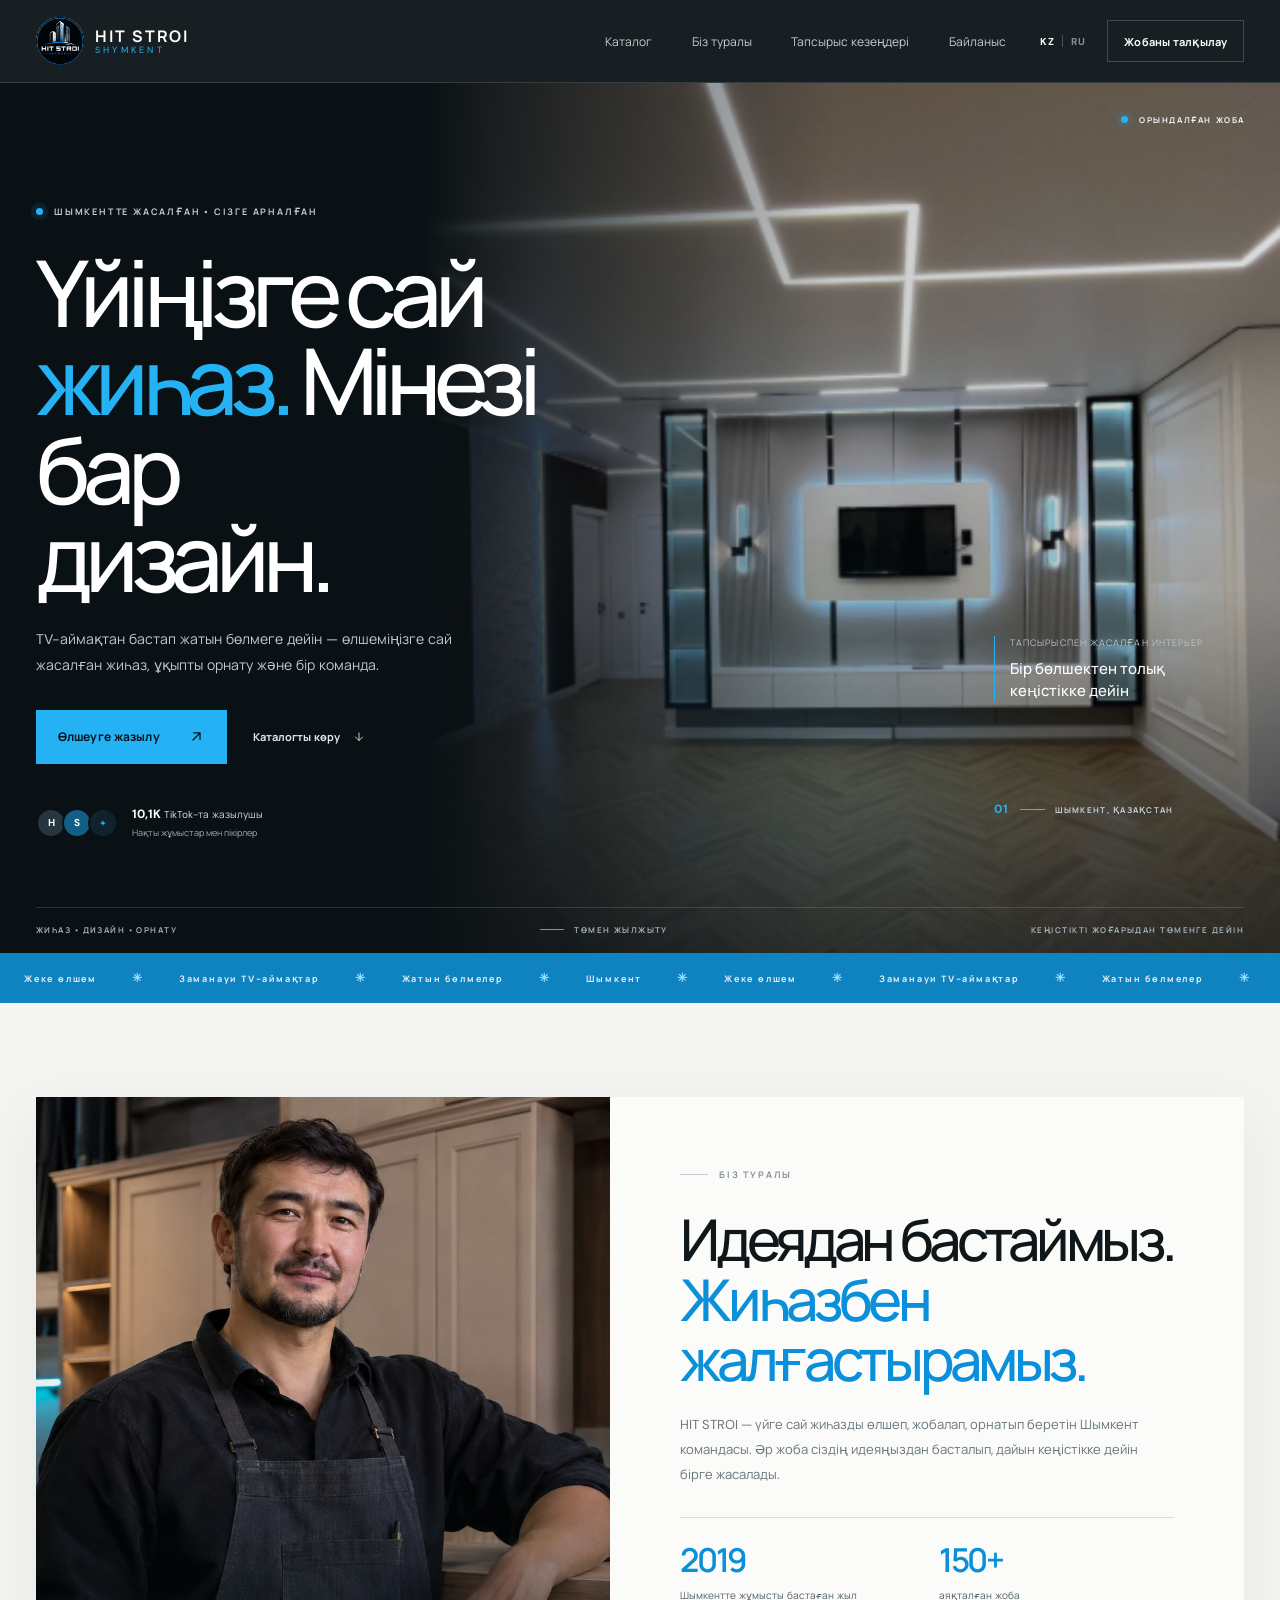
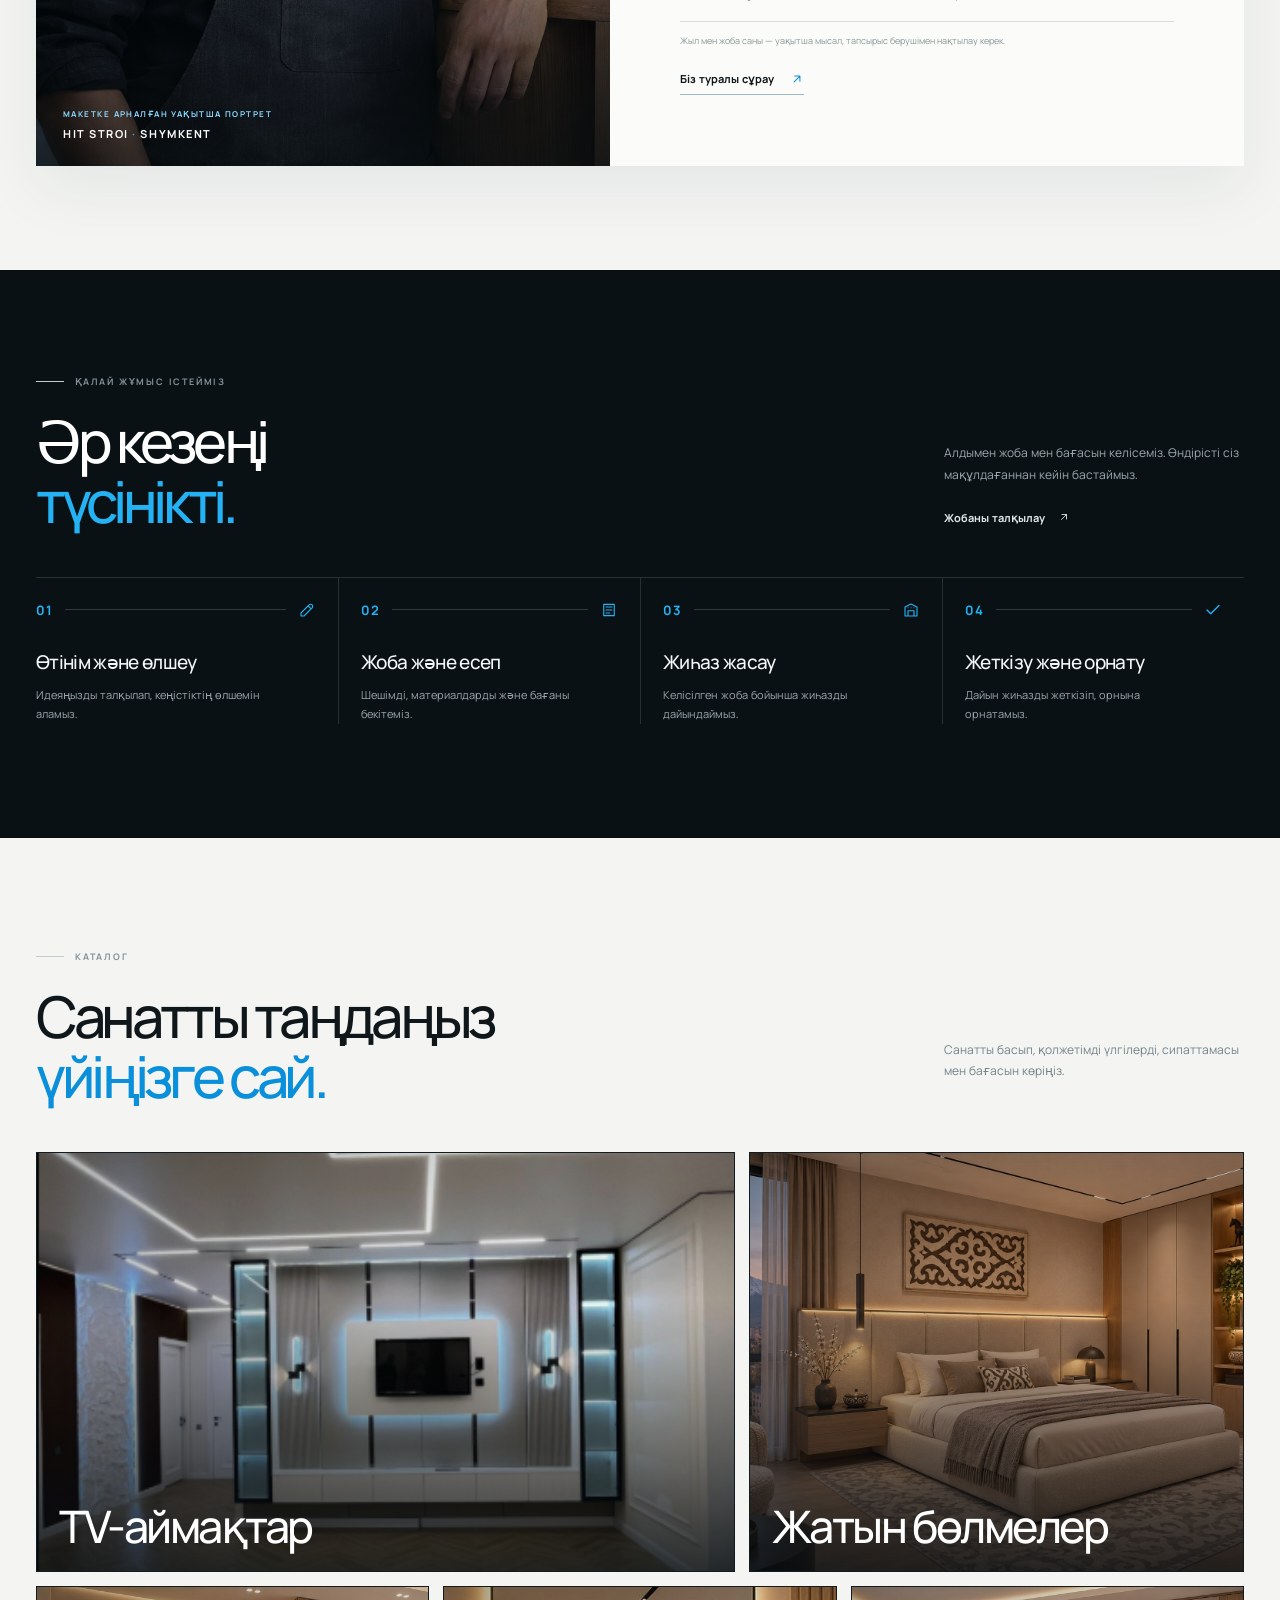
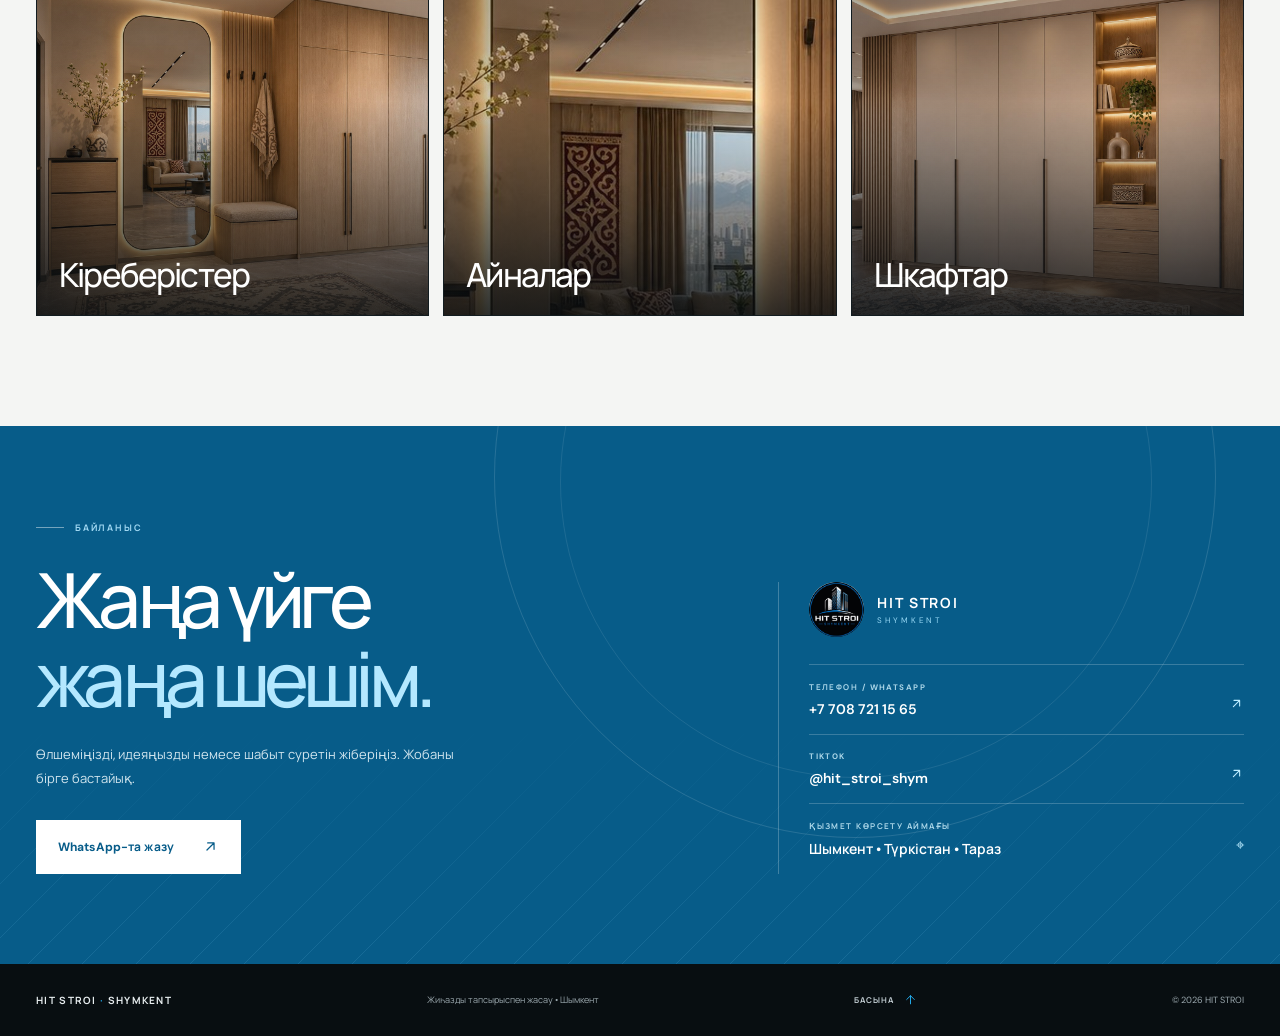
==== commit 8edbe36b: "Add files via upload" ====
--- a/hit-stroi-shymkent/index.html
+++ b/hit-stroi-shymkent/index.html
@@ -34,6 +34,7 @@
       <symbol id="arrow-down-right" viewBox="0 0 24 24"><path d="m7 7 10 10m0-9v9H8" fill="none" stroke="currentColor" stroke-width="1.75" stroke-linecap="round" stroke-linejoin="round" /></symbol>
       <symbol id="arrow-down" viewBox="0 0 24 24"><path d="M12 4v15m-7-7 7 7 7-7" fill="none" stroke="currentColor" stroke-width="1.75" stroke-linecap="round" stroke-linejoin="round" /></symbol>
       <symbol id="arrow-up" viewBox="0 0 24 24"><path d="M12 20V5m-7 7 7-7 7 7" fill="none" stroke="currentColor" stroke-width="1.75" stroke-linecap="round" stroke-linejoin="round" /></symbol>
+      <symbol id="icon-close" viewBox="0 0 24 24"><path d="m6 6 12 12M18 6 6 18" fill="none" stroke="currentColor" stroke-width="1.7" stroke-linecap="round" /></symbol>
     </svg>
     <a class="skip-link" href="#main" data-i18n="skip">Негізгі мазмұнға өту</a>
     <header class="site-header" id="top">
@@ -46,7 +47,7 @@
         <nav class="main-nav" id="main-nav" aria-label="Главная навигация">
           <a href="#catalog" data-i18n="navCatalog">Каталог</a>
           <a href="#about" data-i18n="navAbout">О нас</a>
-          <a href="#works" data-i18n="navWorks">Работы</a>
+          <a href="#process" data-i18n="navProcess">Қалай жұмыс істейміз</a>
           <a href="#contacts" data-i18n="navContacts">Контакты</a>
         </nav>
         <div class="header-actions">
@@ -61,7 +62,14 @@
     </header>
 
     <main id="main">
-      <section class="hero section-dark">
+      <section class="hero hero-cinema section-dark">
+        <div class="hero-media" aria-hidden="true">
+          <video class="hero-video" autoplay muted loop playsinline preload="metadata" poster="assets/images/hero-room.png">
+            <source src="assets/video/hero-room-sweep.mp4" type="video/mp4" />
+          </video>
+          <div class="hero-video-shade"></div>
+          <div class="hero-video-label"><span class="eyebrow-dot"></span><span data-i18n="heroImageLabel">ОРЫНДАЛҒАН ЖОБА</span></div>
+        </div>
         <div class="hero-glow" aria-hidden="true"></div>
         <div class="wrap hero-grid">
           <div class="hero-copy">
@@ -77,20 +85,15 @@
               <p><strong>10,1K</strong> <span data-i18n="proofFollowers">TikTok-та жазылушы</span><br /><small data-i18n="proofLikes">Нақты жұмыстар мен пікірлер</small></p>
             </div>
           </div>
-          <div class="hero-visual">
-            <div class="hero-image-frame">
-              <img src="assets/images/media-wall-main.jpg" alt="HIT STROI жасаған заманауи TV-аймақ" fetchpriority="high" />
-              <div class="image-shade"></div>
-              <div class="hero-image-label"><span class="label-line"></span><span data-i18n="heroImageLabel">ОРЫНДАЛҒАН ЖОБА</span></div>
-            </div>
-            <div class="hero-floating-note"><span class="floating-icon">✳</span><span><small data-i18n="heroNoteTop">Жеке жоба</small><b data-i18n="heroNoteBottom">Дәл өз өлшеміңізге</b></span><svg class="note-arrow icon-svg" viewBox="0 0 24 24" aria-hidden="true" focusable="false"><use href="#arrow-up-right"></use></svg></div>
-            <div class="hero-index">01 <span>—</span> 04</div>
+          <div class="hero-aside">
+            <div class="hero-aside-note"><small data-i18n="heroNoteTop">Тапсырыспен жасалған интерьер</small><strong data-i18n="heroNoteBottom">Бір бөлшектен толық кеңістікке дейін</strong></div>
+            <div class="hero-aside-index"><span>01</span><i></i><span data-i18n="heroBottomRight">ШЫМКЕНТ, ҚАЗАҚСТАН</span></div>
           </div>
         </div>
         <div class="hero-bottom wrap">
           <span data-i18n="heroBottomLeft">ЖИҺАЗ • ДИЗАЙН • ОРНАТУ</span>
           <span class="scroll-indicator"><span></span><span data-i18n="scroll">ТӨМЕН ЖЫЛЖЫТУ</span></span>
-          <span data-i18n="heroBottomRight">ШЫМКЕНТ, ҚАЗАҚСТАН</span>
+          <span data-i18n="heroVideoCaption">КЕҢІСТІКТІ ЖОҒАРЫДАН ТӨМЕНГЕ ДЕЙІН</span>
         </div>
       </section>
 
@@ -100,34 +103,38 @@
         </div>
       </section>
 
-      <section class="intro-section section-light" id="about">
-        <div class="wrap intro-grid">
-          <div class="section-kicker"><span>01 / 04</span><span class="kicker-rule"></span><span data-i18n="introKicker">БІЗ ТУРАЛЫ</span></div>
-          <div class="intro-content">
-            <h2 data-i18n="introTitle">Әдемі көрінеді.<br /><em>Күнде ыңғайлы.</em></h2>
-            <div class="intro-bottom">
-              <p data-i18n="introText">Біз кеңістіктің өлшемі мен үйіңіздің ырғағын ескеріп, тапсырыспен жиһаз жасаймыз. Сіз идеяңызды айтасыз — біз оны нақты жобаға айналдырамыз.</p>
-              <a class="round-link" href="#catalog" aria-label="Каталогқа өту"><svg class="icon-svg" viewBox="0 0 24 24" aria-hidden="true" focusable="false"><use href="#arrow-down-right"></use></svg></a>
+      <section class="about-section section-light" id="about">
+        <div class="wrap about-layout">
+          <div class="about-photo">
+            <img src="assets/images/founder-placeholder.jpg" alt="Временный образ основателя для макета" data-i18n-alt="aboutPhotoAlt" loading="lazy" />
+            <div class="about-photo-shade"></div>
+            <div class="about-photo-mark"><small data-i18n="aboutPhotoTag">ПОРТРЕТ ДЛЯ МАКЕТА</small><strong>HIT STROI <span>·</span> SHYMKENT</strong></div>
+          </div>
+          <div class="about-copy">
+            <div class="section-kicker"><span class="kicker-rule"></span><span data-i18n="introKicker">БІЗ ТУРАЛЫ</span></div>
+            <h2 data-i18n="aboutTitle">Ойдан бастаймыз.<br /><em>Жиһазбен жалғастырамыз.</em></h2>
+            <p class="about-lead" data-i18n="aboutText">HIT STROI — үйге сай жиһазды өлшеп, жобалап, орнатып беретін Шымкент командасы. Әр жоба клиенттің идеясынан басталып, дайын кеңістікке дейін бірге жасалады.</p>
+            <div class="about-stats">
+              <article><strong>2019</strong><span data-i18n="aboutSince">Шымкентте жұмысты бастаған жыл</span></article>
+              <article><strong>150+</strong><span data-i18n="aboutProjects">аяқталған жоба</span></article>
             </div>
+            <p class="about-draft-note" data-i18n="aboutDraftNote">Жыл мен жоба саны — уақытша мысал, тапсырыс берушімен нақтылау керек.</p>
+            <a class="about-cta" href="#contacts"><span data-i18n="aboutCta">Біз туралы сұрау</span><svg class="icon-svg" viewBox="0 0 24 24" aria-hidden="true" focusable="false"><use href="#arrow-up-right"></use></svg></a>
           </div>
-        </div>
-        <div class="wrap feature-row">
-          <article class="feature"><span class="feature-number">01</span><div><h3 data-i18n="featureOneTitle">Өлшем бойынша</h3><p data-i18n="featureOneText">Жиһаз сіздің бөлмеңізге және жоспарыңызға сай жобаланады.</p></div></article>
-          <article class="feature"><span class="feature-number">02</span><div><h3 data-i18n="featureTwoTitle">Бір команда</h3><p data-i18n="featureTwoText">Жобаны келісуден бастап орнатуға дейін бір байланыс нүктесі.</p></div></article>
-          <article class="feature"><span class="feature-number">03</span><div><h3 data-i18n="featureThreeTitle">Ұқыпты жинақ</h3><p data-i18n="featureThreeText">Әр элементті біріктіріп, дайын интерьер ретінде тапсырамыз.</p></div></article>
         </div>
       </section>
 
-      <section class="works-section section-dark" id="works">
+      <section class="process-section section-dark" id="process">
         <div class="wrap">
           <div class="section-heading heading-light">
-            <div><div class="section-kicker"><span>02 / 04</span><span class="kicker-rule"></span><span data-i18n="worksKicker">ОРЫНДАЛҒАН ЖҰМЫСТАР</span></div><h2 data-i18n="worksTitle">Әр бөлшек<br /><em>маңызды.</em></h2></div>
-            <div class="heading-aside"><p data-i18n="worksText">Біздің жұмыстарды қарап, өз үйіңізге ұнайтын шешімді таңдаңыз.</p><a class="text-link light-link" href="https://www.tiktok.com/@hit_stroi_shym" target="_blank" rel="noopener"><span data-i18n="worksLink">TikTok-тағы барлық видео</span><svg class="icon-svg" viewBox="0 0 24 24" aria-hidden="true" focusable="false"><use href="#arrow-up-right"></use></svg></a></div>
+            <div><div class="section-kicker"><span class="kicker-rule"></span><span data-i18n="processKicker">ҚАЛАЙ ЖҰМЫС ІСТЕЙМІЗ</span></div><h2 data-i18n="processTitle">Әр кезеңі<br /><em>түсінікті.</em></h2></div>
+            <div class="heading-aside"><p data-i18n="processText">Алдымен жоба мен бағасын келісеміз. Өндірісті сіз мақұлдағаннан кейін бастаймыз.</p><a class="text-link light-link" href="https://wa.me/77087211565" target="_blank" rel="noopener"><span data-i18n="processCta">Жобаны талқылау</span><svg class="icon-svg" viewBox="0 0 24 24" aria-hidden="true" focusable="false"><use href="#arrow-up-right"></use></svg></a></div>
           </div>
-          <div class="works-grid">
-            <a class="work-card work-card-large" href="https://www.tiktok.com/@hit_stroi_shym" target="_blank" rel="noopener" aria-label="TikTok-та TV-аймақ жобасын қарау"><img src="assets/images/media-wall-main.jpg" alt="Ашық түсті TV-аймақ" loading="lazy" /><span class="work-overlay"><small data-i18n="workTagOne">TV-АЙМАҚ</small><b data-i18n="workOne">Жарық. Таза сызықтар.</b><span class="work-arrow"><svg class="icon-svg" viewBox="0 0 24 24" aria-hidden="true" focusable="false"><use href="#arrow-up-right"></use></svg></span></span></a>
-            <a class="work-card" href="https://www.tiktok.com/@hit_stroi_shym" target="_blank" rel="noopener" aria-label="TikTok-та TV-аймақ жобасын қарау"><img src="assets/images/media-wall-fireplace.jpg" alt="Жарық элементтері бар TV-аймақ" loading="lazy" /><span class="work-overlay"><small data-i18n="workTagTwo">LUX TV-АЙМАҚ</small><b data-i18n="workTwo">Интерьердің орталығы.</b><span class="work-arrow"><svg class="icon-svg" viewBox="0 0 24 24" aria-hidden="true" focusable="false"><use href="#arrow-up-right"></use></svg></span></span></a>
-            <a class="work-card" href="https://www.tiktok.com/@hit_stroi_shym" target="_blank" rel="noopener" aria-label="TikTok-та кіреберіс аймағын қарау"><img src="assets/images/hallway-glass.jpg" alt="Шыны есігі бар кіреберіс шкаф" loading="lazy" /><span class="work-overlay"><small data-i18n="workTagThree">КІРЕБЕРІС</small><b data-i18n="workThree">Ұқыпты сақтау орны.</b><span class="work-arrow"><svg class="icon-svg" viewBox="0 0 24 24" aria-hidden="true" focusable="false"><use href="#arrow-up-right"></use></svg></span></span></a>
+          <div class="process-steps">
+            <article class="process-step"><div class="process-step-top"><span>01</span><i></i><svg class="icon-svg" viewBox="0 0 24 24" aria-hidden="true"><path d="M4 20h4l10.8-10.8a2.1 2.1 0 0 0-4-4L4 16v4Zm9.5-13.5 4 4" fill="none" stroke="currentColor" stroke-width="1.5" stroke-linecap="round" stroke-linejoin="round" /></svg></div><h3 data-i18n="processStepOneTitle">Өтінім және өлшеу</h3><p data-i18n="processStepOneText">Идеяңызды талқылап, кеңістіктің өлшемін аламыз.</p></article>
+            <article class="process-step"><div class="process-step-top"><span>02</span><i></i><svg class="icon-svg" viewBox="0 0 24 24" aria-hidden="true"><path d="M5 4.5h14v15H5zM8 8h8M8 12h8M8 16h5" fill="none" stroke="currentColor" stroke-width="1.5" stroke-linecap="round" stroke-linejoin="round" /></svg></div><h3 data-i18n="processStepTwoTitle">Жоба және есеп</h3><p data-i18n="processStepTwoText">Таңдалған шешім, материал мен бағаны бекітеміз.</p></article>
+            <article class="process-step"><div class="process-step-top"><span>03</span><i></i><svg class="icon-svg" viewBox="0 0 24 24" aria-hidden="true"><path d="M4 20V8l8-4 8 4v12H4Zm4 0v-7h8v7M8 9h.01M12 9h.01M16 9h.01" fill="none" stroke="currentColor" stroke-width="1.5" stroke-linecap="round" stroke-linejoin="round" /></svg></div><h3 data-i18n="processStepThreeTitle">Жиһаз жасау</h3><p data-i18n="processStepThreeText">Келісілген жоба бойынша жиһазды дайындаймыз.</p></article>
+            <article class="process-step"><div class="process-step-top"><span>04</span><i></i><svg class="icon-svg" viewBox="0 0 24 24" aria-hidden="true"><path d="m4 12 5 5L20 6" fill="none" stroke="currentColor" stroke-width="1.8" stroke-linecap="round" stroke-linejoin="round" /></svg></div><h3 data-i18n="processStepFourTitle">Жеткізу және орнату</h3><p data-i18n="processStepFourText">Дайын жиһазды жеткізіп, орнына орнатамыз.</p></article>
           </div>
         </div>
       </section>
@@ -135,29 +142,49 @@
       <section class="catalog-section section-light" id="catalog">
         <div class="wrap">
           <div class="section-heading heading-dark">
-            <div><div class="section-kicker"><span>03 / 04</span><span class="kicker-rule"></span><span data-i18n="catalogKicker">КАТАЛОГ</span></div><h2 data-i18n="catalogTitle">Өзіңізге<br /><em>ұнағанын таңдаңыз.</em></h2></div>
+            <div><div class="section-kicker"><span class="kicker-rule"></span><span data-i18n="catalogKicker">КАТАЛОГ</span></div><h2 data-i18n="catalogTitle">Өзіңізге<br /><em>ұнағанын таңдаңыз.</em></h2></div>
             <div class="heading-aside"><p data-i18n="catalogText">Баға материал мен өлшемге қарай нақтыланады. Таңдаған үлгіңізді WhatsApp арқылы сұраңыз.</p></div>
           </div>
-          <div class="catalog-controls">
-            <div class="filter-list" role="group" aria-label="Каталог сүзгісі" id="catalog-filters">
-              <button class="filter-button is-active" type="button" data-filter="all" data-i18n="filterAll" aria-pressed="true">Барлығы</button>
-              <button class="filter-button" type="button" data-filter="tv" data-i18n="filterTv" aria-pressed="false">TV-аймақ</button>
-              <button class="filter-button" type="button" data-filter="bedroom" data-i18n="filterBedroom" aria-pressed="false">Жатын бөлме</button>
-              <button class="filter-button" type="button" data-filter="hallway" data-i18n="filterHallway" aria-pressed="false">Кіреберіс</button>
-              <button class="filter-button" type="button" data-filter="mirror" data-i18n="filterMirror" aria-pressed="false">Айна</button>
-              <button class="filter-button" type="button" data-filter="wardrobe" data-i18n="filterWardrobe" aria-pressed="false">Шкаф</button>
-            </div>
-            <span class="catalog-count" id="catalog-count" aria-live="polite"></span>
+          <div class="category-grid" role="group" aria-label="Категории мебели" data-i18n-aria="categoryGroup">
+            <button class="category-card category-card-tv" type="button" data-category="tv" aria-haspopup="dialog" aria-controls="catalog-modal" aria-pressed="false">
+              <img src="assets/images/hero-room.png" alt="" loading="lazy" />
+              <span class="category-copy"><strong data-i18n="categoryTv">TV-аймақтар</strong></span>
+            </button>
+            <button class="category-card category-card-bedroom" type="button" data-category="bedroom" aria-haspopup="dialog" aria-controls="catalog-modal" aria-pressed="false">
+              <img src="assets/images/bedroom-concept.jpg" alt="" loading="lazy" />
+              <span class="category-copy"><strong data-i18n="categoryBedroom">Жатын бөлмелер</strong></span>
+            </button>
+            <button class="category-card" type="button" data-category="hallway" aria-haspopup="dialog" aria-controls="catalog-modal" aria-pressed="false">
+              <img src="assets/images/hallway-concept.jpg" alt="" loading="lazy" />
+              <span class="category-copy"><strong data-i18n="categoryHallway">Кіреберістер</strong></span>
+            </button>
+            <button class="category-card" type="button" data-category="mirror" aria-haspopup="dialog" aria-controls="catalog-modal" aria-pressed="false">
+              <img src="assets/images/mirror-concept.jpg" alt="" loading="lazy" />
+              <span class="category-copy"><strong data-i18n="categoryMirror">Айналар</strong></span>
+            </button>
+            <button class="category-card" type="button" data-category="wardrobe" aria-haspopup="dialog" aria-controls="catalog-modal" aria-pressed="false">
+              <img src="assets/images/wardrobe-concept.jpg" alt="" loading="lazy" />
+              <span class="category-copy"><strong data-i18n="categoryWardrobe">Шкафтар</strong></span>
+            </button>
           </div>
-          <div class="product-grid" id="product-grid" aria-live="polite"></div>
-          <div class="catalog-note"><span class="note-star">✳</span><p data-i18n="catalogNote">Каталогтағы бағалар бастапқы үлгілерге арналған. Нақты баға өлшем, материал және жобаға қарай есептеледі.</p><a href="https://wa.me/77087211565" target="_blank" rel="noopener"><span data-i18n="catalogAsk">Есептеп көру</span><svg class="icon-svg" viewBox="0 0 24 24" aria-hidden="true" focusable="false"><use href="#arrow-up-right"></use></svg></a></div>
         </div>
       </section>
+
+      <dialog class="catalog-modal" id="catalog-modal" aria-labelledby="catalog-modal-title">
+        <div class="catalog-modal-inner">
+          <div class="catalog-modal-header">
+            <div><div class="section-kicker"><span>HIT STROI</span><span class="kicker-rule"></span><span data-i18n="modalKicker">КАТАЛОГ МОДЕЛДЕРІ</span></div><h2 id="catalog-modal-title">TV-аймақтар</h2></div>
+            <div class="catalog-modal-header-actions"><span class="catalog-count" id="catalog-count" aria-live="polite"></span><button class="catalog-modal-close" type="button" data-i18n-aria="closeCatalog" aria-label="Каталогты жабу"><svg class="icon-svg" viewBox="0 0 24 24" aria-hidden="true" focusable="false"><use href="#icon-close"></use></svg></button></div>
+          </div>
+          <div class="product-grid catalog-modal-products" id="catalog-products" aria-live="polite"></div>
+          <div class="catalog-note"><span class="note-star">✳</span><p data-i18n="catalogNote">Баға өлшем мен материалға қарай нақтыланады.</p><a href="https://wa.me/77087211565" target="_blank" rel="noopener"><span data-i18n="catalogAsk">Бағасын сұрау</span><svg class="icon-svg" viewBox="0 0 24 24" aria-hidden="true" focusable="false"><use href="#arrow-up-right"></use></svg></a></div>
+        </div>
+      </dialog>
 
       <section class="contact-section" id="contacts">
         <div class="contact-pattern" aria-hidden="true"></div>
         <div class="wrap contact-grid">
-          <div class="contact-main"><div class="section-kicker"><span>04 / 04</span><span class="kicker-rule"></span><span data-i18n="contactKicker">БАЙЛАНЫС</span></div><h2 data-i18n="contactTitle">Жаңа үйге<br /><em>жаңа шешім.</em></h2><p data-i18n="contactText">Өлшеміңізді, идеяңызды немесе шабыт суретін жіберіңіз. Жобаны бірге бастайық.</p><a class="button button-light" href="https://wa.me/77087211565" target="_blank" rel="noopener"><span data-i18n="contactCta">WhatsApp-та жазу</span><svg class="button-arrow icon-svg" viewBox="0 0 24 24" aria-hidden="true" focusable="false"><use href="#arrow-up-right"></use></svg></a></div>
+          <div class="contact-main"><div class="section-kicker"><span class="kicker-rule"></span><span data-i18n="contactKicker">БАЙЛАНЫС</span></div><h2 data-i18n="contactTitle">Жаңа үйге<br /><em>жаңа шешім.</em></h2><p data-i18n="contactText">Өлшеміңізді, идеяңызды немесе шабыт суретін жіберіңіз. Жобаны бірге бастайық.</p><a class="button button-light" href="https://wa.me/77087211565" target="_blank" rel="noopener"><span data-i18n="contactCta">WhatsApp-та жазу</span><svg class="button-arrow icon-svg" viewBox="0 0 24 24" aria-hidden="true" focusable="false"><use href="#arrow-up-right"></use></svg></a></div>
           <div class="contact-side"><div class="contact-brand"><img src="assets/images/hit-stroi-logo.png" alt="" /><div><b>HIT STROI</b><span>SHYMKENT</span></div></div><a class="contact-method" href="tel:+77087211565"><small data-i18n="phoneLabel">ТЕЛЕФОН / WHATSAPP</small><strong>+7 708 721 15 65</strong><svg class="icon-svg" viewBox="0 0 24 24" aria-hidden="true" focusable="false"><use href="#arrow-up-right"></use></svg></a><a class="contact-method" href="https://www.tiktok.com/@hit_stroi_shym" target="_blank" rel="noopener"><small>TIKTOK</small><strong>@hit_stroi_shym</strong><svg class="icon-svg" viewBox="0 0 24 24" aria-hidden="true" focusable="false"><use href="#arrow-up-right"></use></svg></a><div class="contact-method"><small data-i18n="locationLabel">ҚАЛА</small><strong data-i18n="locationValue">Шымкент, Қазақстан</strong><span class="location-pin">⌖</span></div></div>
         </div>
       </section>
--- a/hit-stroi-shymkent/assets/css/site.css
+++ b/hit-stroi-shymkent/assets/css/site.css
@@ -58,50 +58,44 @@
 .button-arrow { width: 17px; height: 17px; }
 .menu-toggle { display: none; }
 
-/* Hero */
-.hero { position: relative; overflow: hidden; padding: 25px 0 0; }
-.hero::before { position: absolute; top: -300px; right: 6%; width: 620px; height: 620px; border: 1px solid rgba(36,178,244,.11); border-radius: 50%; content: ""; }
-.hero::after { position: absolute; top: -260px; right: 9%; width: 520px; height: 520px; border: 1px solid rgba(36,178,244,.08); border-radius: 50%; content: ""; }
-.hero-glow { position: absolute; right: 6%; bottom: 3%; width: 440px; height: 440px; border-radius: 50%; background: rgba(0,120,188,.11); filter: blur(100px); pointer-events: none; }
-.hero-grid { position: relative; z-index: 1; display: grid; grid-template-columns: minmax(0, .94fr) minmax(420px, 1.06fr); align-items: center; gap: clamp(40px, 8vw, 122px); min-height: 645px; padding: 52px 0 48px; }
-.hero-copy { padding: 10px 0 30px; }
+/* Cinematic hero */
+.hero-cinema { position: relative; isolation: isolate; min-height: clamp(680px, calc(100vh - 82px), 820px); overflow: hidden; padding: 0; }
+.hero-media { position: absolute; z-index: -1; top: 0; right: 0; bottom: 0; width: min(67%, 1040px); overflow: hidden; background: #182127; }
+.hero-video { width: 100%; height: 100%; object-fit: cover; object-position: center; }
+.hero-video-shade { position: absolute; inset: 0; background: linear-gradient(90deg, var(--night) 0%, rgba(10,17,21,.82) 10%, rgba(10,17,21,.2) 48%, rgba(10,17,21,.14) 100%), linear-gradient(0deg, rgba(10,17,21,.72), transparent 42%); }
+.hero-video-label { position: absolute; top: 31px; right: 35px; display: flex; align-items: center; gap: 11px; color: #edf5f8; font-size: 8px; font-weight: 700; letter-spacing: .2em; }
+.hero-glow { position: absolute; z-index: 0; right: 22%; bottom: 3%; width: 330px; height: 330px; border-radius: 50%; background: rgba(0,120,188,.14); filter: blur(90px); pointer-events: none; }
+.hero-grid { position: relative; z-index: 1; display: grid; grid-template-columns: minmax(0, 1.08fr) minmax(230px, .62fr); align-items: end; gap: clamp(35px, 6vw, 90px); min-height: clamp(680px, calc(100vh - 82px), 820px); padding: 122px 0 112px; }
+.hero-copy { max-width: 630px; padding: 0; }
 .eyebrow, .section-kicker { display: flex; align-items: center; gap: 11px; color: #75848b; font-size: 9px; font-weight: 700; letter-spacing: .2em; }
-.eyebrow { margin: 0 0 30px; color: #9cabb2; }
+.eyebrow { margin: 0 0 30px; color: #c0ccd2; }
 .eyebrow-dot { width: 7px; height: 7px; border-radius: 50%; background: var(--blue-bright); box-shadow: 0 0 0 5px rgba(36,178,244,.1); }
 h1, h2, h3, p { margin-top: 0; }
-.hero h1 { max-width: 670px; margin: 0 0 25px; font-family: var(--display); font-size: clamp(50px, 6.2vw, 82px); font-weight: 500; letter-spacing: -.075em; line-height: .99; }
+.hero h1 { max-width: 690px; margin: 0 0 25px; font-family: var(--display); font-size: clamp(56px, 7.2vw, 96px); font-weight: 500; letter-spacing: -.078em; line-height: .96; }
 .hero h1 em, h2 em { color: var(--blue-bright); font-style: normal; }
-.hero-lead { max-width: 448px; margin: 0; color: #a4b1b7; font-size: 14px; line-height: 1.85; }
+.hero-lead { max-width: 448px; margin: 0; color: #c0c9ce; font-size: 14px; line-height: 1.85; }
 .hero-buttons { display: flex; align-items: center; gap: 26px; margin-top: 31px; }
 .text-link { display: inline-flex; align-items: center; gap: 13px; color: var(--ink); font-size: 11px; font-weight: 700; }
 .text-link > .icon-svg { width: 12px; height: 12px; transition: transform .2s ease; }
 .text-link:hover > .icon-svg { transform: translate(3px,-2px); }
 .text-link:hover > .icon-down { transform: translateY(3px); }
-.hero .text-link { color: #d2dadd; }
-.hero-proof { display: flex; align-items: center; gap: 14px; margin-top: 47px; }
+.hero .text-link { color: #e0e8eb; }
+.hero-proof { display: flex; align-items: center; gap: 14px; margin-top: 40px; }
 .proof-avatars { display: flex; padding-left: 4px; }
 .proof-avatars span { display: grid; width: 30px; height: 30px; margin-left: -4px; place-items: center; color: var(--white); border: 2px solid var(--night); border-radius: 50%; background: #27363e; font-size: 10px; font-weight: 700; }
 .proof-avatars span:nth-child(2) { background: #125e87; }
 .proof-avatars span:nth-child(3) { color: var(--blue-bright); background: #10232c; }
-.hero-proof p { margin: 0; color: #b7c1c6; font-size: 10px; line-height: 1.7; }
+.hero-proof p { margin: 0; color: #d0d9dd; font-size: 10px; line-height: 1.7; }
 .hero-proof strong { color: var(--white); font-size: 12px; }
-.hero-proof small { color: #74838a; font-size: 9px; }
-.hero-visual { position: relative; width: 100%; max-width: 500px; justify-self: end; padding: 0 0 35px 20px; }
-.hero-image-frame { position: relative; height: clamp(430px, 39vw, 520px); overflow: hidden; border-radius: 2px 64px 2px 2px; background: #263137; }
-.hero-image-frame::before { position: absolute; z-index: 1; inset: 12px; border: 1px solid rgba(255,255,255,.28); content: ""; pointer-events: none; }
-.hero-image-frame img { width: 100%; height: 100%; object-fit: cover; object-position: center; transform: scale(1.02); }
-.image-shade { position: absolute; inset: 25% 0 0; background: linear-gradient(180deg, transparent, rgba(4,11,14,.52)); }
-.hero-image-label { position: absolute; right: 28px; bottom: 27px; display: flex; align-items: center; gap: 10px; color: #fff; font-size: 8px; font-weight: 700; letter-spacing: .19em; }
-.label-line { width: 24px; height: 1px; background: var(--blue-bright); }
-.hero-floating-note { position: absolute; right: -32px; bottom: 76px; display: flex; align-items: center; gap: 13px; min-width: 240px; padding: 17px 18px; color: var(--ink); background: var(--white); box-shadow: 0 16px 40px rgba(0,0,0,.18); }
-.floating-icon { display: grid; width: 37px; height: 37px; color: var(--blue); border: 1px solid #d7e8ef; border-radius: 50%; place-items: center; font-size: 18px; }
-.hero-floating-note > span:nth-child(2) { display: grid; gap: 4px; }
-.hero-floating-note small { color: #7e898e; font-size: 9px; }
-.hero-floating-note b { font-size: 11px; }
-.note-arrow { width: 15px; height: 15px; margin-left: auto; color: var(--blue); }
-.hero-index { position: absolute; bottom: 3px; left: 20px; color: #75838b; font-size: 9px; font-weight: 700; letter-spacing: .1em; }
-.hero-index span { padding: 0 8px; color: var(--blue-bright); }
-.hero-bottom { position: relative; z-index: 1; display: flex; justify-content: space-between; padding: 16px 0 18px; color: #69777e; border-top: 1px solid var(--line-dark); font-size: 8px; font-weight: 700; letter-spacing: .18em; }
+.hero-proof small { color: #9baab1; font-size: 9px; }
+.hero-aside { display: grid; justify-self: end; gap: 100px; width: min(100%, 250px); margin-bottom: 24px; color: #fff; }
+.hero-aside-note { display: grid; gap: 9px; padding-left: 15px; border-left: 1px solid var(--blue-bright); }
+.hero-aside-note small { color: #b7c4c9; font-size: 9px; letter-spacing: .12em; text-transform: uppercase; }
+.hero-aside-note strong { max-width: 210px; font-family: var(--display); font-size: 15px; font-weight: 500; line-height: 1.45; }
+.hero-aside-index { display: flex; align-items: center; gap: 10px; color: #c6d0d5; font-size: 8px; font-weight: 700; letter-spacing: .16em; }
+.hero-aside-index span:first-child { color: var(--blue-bright); font-size: 12px; }
+.hero-aside-index i { width: 25px; height: 1px; background: rgba(255,255,255,.45); }
+.hero-bottom { position: absolute; z-index: 1; right: 0; bottom: 0; left: 0; display: flex; justify-content: space-between; padding: 16px 0 18px; color: #a0adb3; border-top: 1px solid var(--line-dark); font-size: 8px; font-weight: 700; letter-spacing: .18em; }
 .scroll-indicator { display: inline-flex; align-items: center; gap: 10px; }
 .scroll-indicator > span:first-child { width: 24px; height: 1px; background: var(--blue-bright); }
 
@@ -110,27 +104,34 @@
 .ticker-track { display: flex; align-items: center; justify-content: space-around; gap: 35px; min-width: 1100px; padding: 17px 24px; font-size: 9px; font-weight: 700; letter-spacing: .2em; white-space: nowrap; }
 .ticker i { color: #9cdefa; font-size: 12px; font-style: normal; }
 
-/* Intro */
-.intro-section { padding: 118px 0 106px; }
-.intro-grid { display: grid; grid-template-columns: .48fr 1fr; gap: 60px; }
-.section-kicker { align-self: start; color: #829097; white-space: nowrap; }
+/* About */
+.about-section { padding: 94px 0 104px; }
+.about-layout { display: grid; grid-template-columns: minmax(0, .95fr) minmax(0, 1.05fr); min-height: 600px; background: #fbfcfa; box-shadow: 0 22px 60px rgba(17,36,44,.07); }
+.about-photo { position: relative; min-height: 600px; overflow: hidden; background: #182126; }
+.about-photo > img { width: 100%; height: 100%; min-height: 600px; object-fit: cover; object-position: 52% center; }
+.about-photo-shade { position: absolute; inset: 38% 0 0; background: linear-gradient(180deg, transparent, rgba(5,12,16,.74)); }
+.about-photo-mark { position: absolute; right: 27px; bottom: 25px; left: 27px; display: grid; gap: 7px; color: #fff; }
+.about-photo-mark small { color: #8bd9ff; font-size: 8px; font-weight: 700; letter-spacing: .18em; }
+.about-photo-mark strong { font-family: var(--display); font-size: 11px; letter-spacing: .14em; }
+.about-photo-mark strong span { color: var(--blue-bright); }
+.about-copy { align-self: center; padding: clamp(40px, 5.5vw, 76px); }
+.section-kicker { align-self: start; margin-bottom: 29px; color: #829097; white-space: nowrap; }
 .section-kicker > span:first-child { color: var(--blue); }
 .kicker-rule { width: 28px; height: 1px; background: #c4ccd0; }
-.intro-content h2, .section-heading h2, .contact-main h2 { margin: 0; font-family: var(--display); font-size: clamp(44px, 5.4vw, 69px); font-weight: 500; letter-spacing: -.075em; line-height: 1.04; }
-.intro-content h2 em, .heading-dark h2 em { color: var(--blue); }
-.intro-bottom { display: flex; align-items: end; justify-content: space-between; gap: 35px; max-width: 720px; margin-top: 29px; }
-.intro-bottom p { max-width: 540px; margin: 0; color: #68767c; font-size: 13px; line-height: 1.9; }
-.round-link { display: grid; flex: 0 0 46px; width: 46px; height: 46px; color: var(--blue); border: 1px solid #bed3de; border-radius: 50%; place-items: center; transition: color .2s, background .2s, border-color .2s; }
-.round-link:hover { color: #fff; border-color: var(--blue); background: var(--blue); }
-.round-link .icon-svg { width: 16px; height: 16px; }
-.feature-row { display: grid; grid-template-columns: repeat(3, 1fr); gap: 36px; margin-top: 93px; padding-top: 24px; border-top: 1px solid var(--line-light); }
-.feature { display: grid; grid-template-columns: 40px 1fr; gap: 17px; }
-.feature-number { color: var(--blue); font-size: 10px; font-weight: 700; }
-.feature h3 { margin: -3px 0 9px; font-size: 13px; font-weight: 700; }
-.feature p { max-width: 270px; margin: 0; color: #78858a; font-size: 11px; line-height: 1.75; }
-
-/* Work gallery */
-.works-section { padding: 105px 0 114px; }
+.about-copy h2, .section-heading h2, .contact-main h2 { margin: 0; font-family: var(--display); font-size: clamp(42px, 4.5vw, 62px); font-weight: 500; letter-spacing: -.075em; line-height: 1.04; }
+.about-copy h2 em, .heading-dark h2 em { color: var(--blue); }
+.about-lead { max-width: 540px; margin: 24px 0 30px; color: #68767c; font-size: 13px; line-height: 1.9; }
+.about-stats { display: grid; grid-template-columns: repeat(2, minmax(0, 1fr)); gap: 24px; padding: 19px 0 17px; border-top: 1px solid var(--line-light); border-bottom: 1px solid var(--line-light); }
+.about-stats article { display: grid; gap: 6px; }
+.about-stats strong { color: var(--blue); font-family: var(--display); font-size: 33px; font-weight: 600; letter-spacing: -.07em; }
+.about-stats span { max-width: 180px; color: #536168; font-size: 10px; line-height: 1.55; }
+.about-draft-note { margin: 12px 0 0; color: #8a969b; font-size: 9px; line-height: 1.6; }
+.about-cta { display: inline-flex; align-items: center; gap: 16px; margin-top: 23px; padding-bottom: 8px; color: var(--ink); border-bottom: 1px solid #9fb9c5; font-size: 11px; font-weight: 700; }
+.about-cta .icon-svg { width: 14px; height: 14px; color: var(--blue); transition: transform .2s ease; }
+.about-cta:hover .icon-svg { transform: translate(3px,-2px); }
+
+/* Ordering steps */
+.process-section { padding: 105px 0 114px; }
 .section-heading { display: flex; align-items: end; justify-content: space-between; gap: 30px; margin-bottom: 45px; }
 .section-heading .section-kicker { margin-bottom: 24px; }
 .section-heading h2 { margin: 0; }
@@ -138,29 +139,49 @@
 .heading-aside { width: min(300px, 32%); padding-bottom: 5px; }
 .heading-aside p { margin: 0 0 19px; color: #9ba8ae; font-size: 12px; line-height: 1.8; }
 .light-link { color: #dfe7ea; }
-.works-grid { display: grid; grid-template-columns: 1.38fr 1fr 1fr; gap: 16px; }
-.work-card { position: relative; display: block; height: 315px; overflow: hidden; background: #1b252a; }
-.work-card-large { height: 390px; grid-row: span 1; }
-.work-card img { width: 100%; height: 100%; object-fit: cover; transition: transform .6s cubic-bezier(.2,.7,.2,1); }
-.work-card:first-child img { object-position: center; }
-.work-card:nth-child(2) img { object-position: center 45%; }
-.work-card:nth-child(3) img { object-position: center; }
-.work-card:hover img { transform: scale(1.045); }
-.work-card::after { position: absolute; inset: 35% 0 0; content: ""; background: linear-gradient(180deg, transparent, rgba(6,12,15,.83)); }
-.work-overlay { position: absolute; z-index: 1; right: 21px; bottom: 19px; left: 21px; display: grid; gap: 7px; color: #fff; }
-.work-overlay small { color: #a4dffc; font-size: 8px; font-weight: 700; letter-spacing: .18em; }
-.work-overlay b { max-width: 260px; font-family: var(--display); font-size: 17px; font-weight: 500; letter-spacing: -.025em; }
-.work-arrow { position: absolute; right: 0; bottom: 4px; display: grid; width: 32px; height: 32px; border: 1px solid rgba(255,255,255,.45); border-radius: 50%; color: #fff; place-items: center; }
-.work-arrow .icon-svg { width: 13px; height: 13px; }
+.process-steps { display: grid; grid-template-columns: repeat(4, minmax(0, 1fr)); border-top: 1px solid var(--line-dark); }
+.process-step { min-width: 0; padding: 23px 22px 0 0; }
+.process-step + .process-step { padding-left: 22px; border-left: 1px solid var(--line-dark); }
+.process-step-top { display: flex; align-items: center; gap: 12px; margin-bottom: 30px; color: var(--blue-bright); }
+.process-step-top > span { font-family: var(--display); font-size: 13px; font-weight: 700; letter-spacing: .08em; }
+.process-step-top > i { flex: 1; height: 1px; background: rgba(255,255,255,.16); }
+.process-step-top > svg { width: 18px; height: 18px; }
+.process-step h3 { margin: 0 0 11px; color: #f4f7f8; font-family: var(--display); font-size: 19px; font-weight: 500; letter-spacing: -.035em; }
+.process-step p { max-width: 225px; margin: 0; color: #9ba8ae; font-size: 11px; line-height: 1.75; }
 
 /* Catalog */
 .catalog-section { padding: 112px 0 110px; }
 .heading-dark .heading-aside p { color: #758288; }
-.catalog-controls { display: flex; align-items: center; justify-content: space-between; gap: 18px; margin: 0 0 27px; padding: 0 0 16px; border-bottom: 1px solid var(--line-light); }
-.filter-list { display: flex; align-items: center; flex-wrap: wrap; gap: 8px; }
-.filter-button { min-height: 35px; padding: 0 14px; color: #647178; border: 1px solid transparent; background: transparent; cursor: pointer; font-size: 10px; transition: .18s ease; }
-.filter-button:hover { color: var(--ink); border-color: #c5d2d8; }
-.filter-button.is-active { color: #fff; border-color: var(--ink); background: var(--ink); }
+.category-grid { display: grid; grid-template-columns: repeat(12, minmax(0, 1fr)); gap: 14px; margin: 0; }
+.category-card { position: relative; display: block; grid-column: span 4; min-width: 0; min-height: 330px; padding: 0; overflow: hidden; color: #fff; border: 1px solid rgba(10,17,21,.08); background: #131d22; cursor: pointer; isolation: isolate; text-align: left; transition: border-color .2s ease, transform .25s ease; }
+.category-card-tv { grid-column: span 7; min-height: 420px; }
+.category-card-bedroom { grid-column: span 5; min-height: 420px; }
+.category-card > img { position: absolute; z-index: -2; inset: 0; width: 100%; height: 100%; object-fit: cover; object-position: center; transition: transform .7s cubic-bezier(.2,.7,.2,1); }
+.category-card-tv > img { object-position: center 54%; }
+.category-card-bedroom > img { object-position: center 57%; }
+.category-card::after { position: absolute; z-index: -1; inset: 0; content: ""; background: linear-gradient(180deg, rgba(6,12,16,.15), transparent 35%, rgba(6,12,16,.8)), linear-gradient(90deg, rgba(6,12,16,.22), transparent 70%); }
+.category-card:hover { border-color: var(--blue-bright); transform: translateY(-3px); }
+.category-card:focus-visible { outline: 3px solid var(--blue-bright); outline-offset: 3px; }
+.category-card:hover > img { transform: scale(1.045); }
+.category-card[aria-pressed="true"] { outline: 2px solid var(--blue-bright); outline-offset: 2px; }
+.category-copy { position: absolute; right: 22px; bottom: 22px; left: 22px; display: grid; gap: 7px; }
+.category-copy strong { font-family: var(--display); font-size: clamp(22px, 2.6vw, 35px); font-weight: 500; letter-spacing: -.055em; line-height: 1.05; }
+.category-card-tv .category-copy strong, .category-card-bedroom .category-copy strong { font-size: clamp(29px, 3.5vw, 46px); }
+.catalog-modal { width: min(1280px, calc(100vw - 48px)); max-width: none; max-height: min(88vh, 920px); margin: auto; padding: 0; overflow: hidden; color: var(--ink); border: 0; background: #f4f5f3; box-shadow: 0 30px 100px rgba(0,0,0,.4); }
+.catalog-modal::backdrop { background: rgba(6,12,15,.78); backdrop-filter: blur(5px); }
+.catalog-modal-inner { max-height: min(88vh, 920px); overflow: auto; padding: clamp(24px, 4vw, 52px); }
+.catalog-modal-header { position: sticky; z-index: 3; top: 0; display: flex; align-items: center; justify-content: space-between; gap: 20px; margin-bottom: 26px; padding: 4px 0 18px; border-bottom: 1px solid var(--line-light); background: #f4f5f3; }
+.catalog-modal-header .section-kicker { margin-bottom: 15px; }
+.catalog-modal-header h2 { margin: 0; font-family: var(--display); font-size: clamp(32px, 4vw, 52px); font-weight: 500; letter-spacing: -.065em; line-height: 1.05; }
+.catalog-modal-header-actions { display: flex; align-items: center; gap: 18px; }
+.catalog-modal-close { display: grid; flex: 0 0 auto; width: 44px; height: 44px; padding: 0; place-items: center; color: var(--ink); border: 1px solid #d1d7d8; background: transparent; cursor: pointer; transition: color .2s ease, background .2s ease, border-color .2s ease; }
+.catalog-modal-close:hover { color: #fff; border-color: var(--ink); background: var(--ink); }
+.catalog-modal-close .icon-svg { width: 19px; height: 19px; }
+.catalog-modal-products { margin: 25px 0 30px; }
+.catalog-modal .product-card { min-height: 158px; }
+.catalog-modal .product-image { min-height: 158px; }
+.catalog-modal .product-info { min-height: 158px; }
+.catalog-modal :focus-visible { outline-color: var(--blue); outline-offset: 2px; }
 .catalog-count { color: #869197; font-size: 10px; white-space: nowrap; }
 .product-grid { display: grid; grid-template-columns: repeat(3, minmax(0, 1fr)); gap: 14px; }
 .product-card { display: grid; grid-template-columns: minmax(105px, 35%) 1fr; min-width: 0; min-height: 156px; overflow: hidden; border: 1px solid #e0e3e1; background: #fbfcfa; transition: box-shadow .22s ease, transform .22s ease; animation: arrive .36s both; animation-delay: calc(var(--card-index) * 24ms); }
@@ -171,15 +192,15 @@
 .product-image img { width: 100%; height: 100%; object-fit: cover; transition: transform .5s ease; }
 .product-card:hover .product-image img { transform: scale(1.045); }
 .product-category { position: absolute; z-index: 1; bottom: 13px; left: 14px; color: #fff; font-size: 8px; font-weight: 700; letter-spacing: .15em; }
-.product-quick-link { position: absolute; z-index: 2; top: 12px; right: 12px; display: grid; width: 34px; height: 34px; color: #fff; border: 1px solid rgba(255,255,255,.7); border-radius: 50%; background: rgba(4,13,18,.22); place-items: center; transition: background .2s, color .2s; }
-.product-quick-link .icon-svg { width: 14px; height: 14px; }
-.product-quick-link:hover { color: var(--ink); background: var(--white); }
 .product-info { display: grid; align-content: space-between; gap: 12px; min-height: 156px; padding: 16px 14px 14px; }
 .product-info h3 { overflow: hidden; margin: 0 0 6px; font-family: var(--display); font-size: 13px; font-weight: 700; letter-spacing: -.02em; text-overflow: ellipsis; white-space: nowrap; }
 .product-info p { overflow: hidden; margin: 0; color: #7d888d; font-size: 10px; text-overflow: ellipsis; white-space: nowrap; }
-.product-price { display: flex; align-items: center; justify-content: space-between; gap: 8px; padding-top: 11px; border-top: 1px solid #e4e7e5; }
+.product-card-bottom { display: flex; align-items: center; justify-content: space-between; gap: 8px; padding-top: 11px; border-top: 1px solid #e4e7e5; }
+.product-price { display: flex; align-items: center; gap: 8px; min-width: 0; }
 .product-price strong { font-family: var(--display); font-size: 13px; letter-spacing: -.025em; }
-.product-price span { color: var(--blue); font-size: 9px; font-weight: 700; }
+.product-action { display: inline-flex; flex: 0 0 auto; align-items: center; gap: 5px; color: var(--blue); font-size: 9px; font-weight: 700; white-space: nowrap; }
+.product-action .icon-svg { width: 12px; height: 12px; transition: transform .18s ease; }
+.product-action:hover .icon-svg { transform: translate(2px,-2px); }
 .empty-state { grid-column: 1 / -1; padding: 60px 20px; color: #758288; text-align: center; }
 .catalog-note { display: flex; align-items: center; gap: 17px; margin-top: 24px; padding: 21px 24px; border: 1px solid #d8e0e2; background: #eef2f1; }
 .note-star { color: var(--blue); font-size: 22px; }
@@ -224,8 +245,7 @@
 .back-top .icon-svg { width: 13px; height: 13px; color: var(--blue-bright); }
 
 @media (min-width: 1400px) {
-  .hero-grid { min-height: 690px; }
-  .hero-image-frame { height: 520px; }
+  .hero-cinema, .hero-grid { min-height: min(820px, calc(100vh - 82px)); }
 }
 @media (max-width: 1050px) {
   .wrap { width: min(var(--max), calc(100% - 52px)); }
@@ -234,10 +254,19 @@
   .main-nav { gap: 20px; }
   .header-actions { gap: 14px; }
   .header-cta { display: none; }
-  .hero-grid { grid-template-columns: minmax(0, .95fr) minmax(350px, 1.05fr); gap: 38px; min-height: 590px; }
-  .hero h1 { font-size: clamp(49px, 6.4vw, 69px); }
-  .hero-visual { max-width: 460px; }
-  .hero-floating-note { right: -12px; }
+  .hero-cinema, .hero-grid { min-height: max(680px, calc(100vh - 82px)); }
+  .hero-media { width: 70%; }
+  .hero-grid { grid-template-columns: minmax(0, 1fr) minmax(190px, .55fr); gap: 30px; }
+  .hero h1 { font-size: clamp(53px, 7vw, 78px); }
+  .hero-aside { width: min(100%, 220px); }
+  .about-layout { grid-template-columns: minmax(0, .9fr) minmax(0, 1.1fr); }
+  .about-copy { padding: 48px; }
+  .category-card { grid-column: span 6; min-height: 340px; }
+  .category-card-tv, .category-card-bedroom { min-height: 390px; }
+  .process-steps { grid-template-columns: repeat(2, minmax(0, 1fr)); }
+  .process-step:nth-child(3), .process-step:nth-child(4) { padding-top: 22px; border-top: 1px solid var(--line-dark); }
+  .process-step:nth-child(3) { padding-left: 0; border-left: 0; }
+  .process-step:nth-child(4) { padding-left: 22px; }
   .product-grid { grid-template-columns: repeat(3, minmax(0, 1fr)); }
   .contact-grid { gap: 50px; }
 }
@@ -260,8 +289,11 @@
   .main-nav a { padding: 15px 0; border-bottom: 1px solid rgba(255,255,255,.08); font-size: 13px; }
   .header-actions { gap: 14px; margin-left: 6px; }
   .language-switch { gap: 6px; }
-  .hero { padding-top: 0; }
-  .hero-grid { grid-template-columns: 1fr; gap: 20px; min-height: 0; padding: 61px 0 39px; }
+  .hero-cinema { min-height: max(720px, calc(100svh - 68px)); }
+  .hero-media { top: 0; right: 0; bottom: auto; width: 100%; height: 70%; }
+  .hero-video-shade { background: linear-gradient(180deg, rgba(10,17,21,.46), rgba(10,17,21,.16) 33%, var(--night) 100%), linear-gradient(90deg, rgba(10,17,21,.28), transparent); }
+  .hero-video-label { top: 18px; right: 18px; font-size: 7px; }
+  .hero-grid { grid-template-columns: 1fr; grid-template-rows: 1fr auto; align-items: start; gap: 18px; min-height: inherit; padding: 72px 0 112px; }
   .hero-copy { padding: 0; }
   .eyebrow { margin-bottom: 22px; font-size: 8px; }
   .hero h1 { max-width: 600px; margin-bottom: 18px; font-size: clamp(45px, 12vw, 65px); }
@@ -269,46 +301,57 @@
   .hero-buttons { flex-wrap: wrap; gap: 19px; margin-top: 23px; }
   .button { min-height: 50px; gap: 18px; padding-inline: 17px; font-size: 11px; }
   .hero-proof { margin-top: 25px; }
-  .hero-visual { width: calc(100% - 10px); max-width: none; padding: 0 0 24px; }
-  .hero-image-frame { height: min(105vw, 440px); border-radius: 2px 40px 2px 2px; }
-  .hero-floating-note { right: -9px; bottom: 45px; min-width: 210px; padding: 12px; }
-  .floating-icon { width: 32px; height: 32px; }
-  .hero-index { left: 0; }
+  .hero-aside { display: flex; align-items: end; justify-self: stretch; gap: 15px; width: auto; max-width: none; margin: 10px 0 0; }
+  .hero-aside-note { max-width: 190px; }
+  .hero-aside-index { margin-left: auto; gap: 6px; font-size: 6px; letter-spacing: .08em; }
+  .hero-aside-index i { width: 15px; }
   .hero-bottom { padding: 13px 0 15px; font-size: 7px; letter-spacing: .11em; }
   .scroll-indicator { display: none; }
   .ticker-track { justify-content: flex-start; gap: 22px; min-width: max-content; padding: 15px 20px; animation: ticker 35s linear infinite; }
   @keyframes ticker { to { transform: translateX(-50%); } }
-  .intro-section, .works-section, .catalog-section { padding: 74px 0; }
-  .intro-grid { grid-template-columns: 1fr; gap: 28px; }
-  .intro-content h2, .section-heading h2 { font-size: clamp(43px, 10vw, 58px); }
-  .intro-bottom { gap: 20px; margin-top: 21px; }
-  .intro-bottom p { font-size: 12px; }
-  .round-link { flex-basis: 40px; width: 40px; height: 40px; }
-  .feature-row { grid-template-columns: 1fr; gap: 20px; margin-top: 47px; padding-top: 20px; }
-  .feature { grid-template-columns: 31px 1fr; gap: 12px; }
-  .feature p { max-width: 400px; }
+  .about-section, .process-section, .catalog-section { padding: 74px 0; }
+  .about-layout { grid-template-columns: 1fr; }
+  .about-photo, .about-photo > img { min-height: 390px; }
+  .about-copy { padding: 32px 24px 38px; }
+  .about-copy h2, .section-heading h2 { font-size: clamp(43px, 10vw, 58px); }
+  .about-lead { margin: 20px 0 24px; font-size: 12px; }
+  .about-stats { gap: 15px; }
+  .about-stats strong { font-size: 29px; }
+  .about-stats span { font-size: 9px; }
   .section-heading { display: grid; align-items: start; gap: 20px; margin-bottom: 28px; }
   .section-heading .section-kicker { margin-bottom: 20px; }
   .heading-aside { width: auto; max-width: 400px; }
   .heading-aside p { margin-bottom: 12px; }
-  .works-grid { grid-template-columns: 1fr 1fr; gap: 10px; }
-  .work-card, .work-card-large { height: 230px; }
-  .work-card-large { grid-column: 1 / -1; height: 310px; }
-  .work-overlay { right: 13px; bottom: 14px; left: 13px; }
-  .work-overlay b { max-width: 190px; font-size: 14px; }
-  .work-arrow { width: 27px; height: 27px; }
-  .catalog-controls { align-items: flex-start; flex-direction: column; gap: 9px; }
-  .filter-list { gap: 5px; }
-  .filter-button { min-height: 32px; padding: 0 10px; font-size: 9px; }
+  .process-steps { grid-template-columns: 1fr; }
+  .process-step, .process-step + .process-step { padding: 20px 0; border-left: 0; border-bottom: 1px solid var(--line-dark); }
+  .process-step:nth-child(3), .process-step:nth-child(4) { padding-top: 20px; padding-left: 0; border-top: 0; }
+  .process-step-top { margin-bottom: 15px; }
+  .process-step h3 { font-size: 17px; }
+  .process-step p { max-width: 420px; }
+  .category-grid { grid-template-columns: 1fr; gap: 10px; margin-bottom: 0; }
+  .category-card, .category-card-tv, .category-card-bedroom { grid-column: auto; min-height: 290px; }
+  .category-card-tv, .category-card-bedroom { min-height: 340px; }
+  .category-copy { right: 17px; bottom: 18px; left: 17px; }
+  .category-copy strong, .category-card-tv .category-copy strong, .category-card-bedroom .category-copy strong { font-size: 30px; }
+  .catalog-modal { width: calc(100vw - 20px); max-height: 94vh; }
+  .catalog-modal-inner { max-height: 94vh; padding: 22px 16px; }
+  .catalog-modal-header { gap: 12px; margin-bottom: 20px; }
+  .catalog-modal-header h2 { font-size: 34px; }
+  .catalog-modal-header .section-kicker { gap: 7px; font-size: 8px; }
+  .catalog-modal-close { width: 38px; height: 38px; }
+  .catalog-modal-header-actions { gap: 10px; }
+  .catalog-count { font-size: 9px; }
+  .catalog-modal-products { gap: 9px; margin: 18px 0 22px; }
   .product-grid { grid-template-columns: 1fr; gap: 9px; }
   .product-card { grid-template-columns: minmax(105px, 30%) 1fr; min-height: 132px; }
   .product-image { min-height: 132px; }
   .product-info { min-height: 132px; gap: 10px; padding: 13px 12px; }
   .product-info h3 { font-size: 11px; }
   .product-info p { font-size: 9px; }
-  .product-price { align-items: start; flex-direction: column; gap: 3px; padding-top: 9px; }
+  .product-card-bottom { gap: 5px; padding-top: 9px; }
+  .product-price { gap: 3px; }
   .product-price strong { font-size: 12px; }
-  .product-price span { font-size: 8px; }
+  .product-action { gap: 3px; font-size: 8px; }
   .catalog-note { align-items: flex-start; flex-wrap: wrap; gap: 12px; padding: 16px; }
   .catalog-note p { flex-basis: calc(100% - 38px); }
   .catalog-note a { margin-left: 38px; }
@@ -329,7 +372,10 @@
   .brand-copy b { font-size: 12px; }
   .header-inner { gap: 8px; }
   .header-actions { gap: 9px; }
-  .hero-bottom > span:first-child { max-width: 145px; }
+  .hero-bottom > span:first-child, .hero-bottom > span:last-child { max-width: 145px; }
+  .hero-bottom > span:last-child { text-align: right; }
+  .hero h1 { font-size: 44px; }
+  .hero-aside-index span:last-child { max-width: 76px; line-height: 1.4; text-align: right; }
   .product-info h3 { font-size: 10px; }
 }
 @media (prefers-reduced-motion: reduce) {
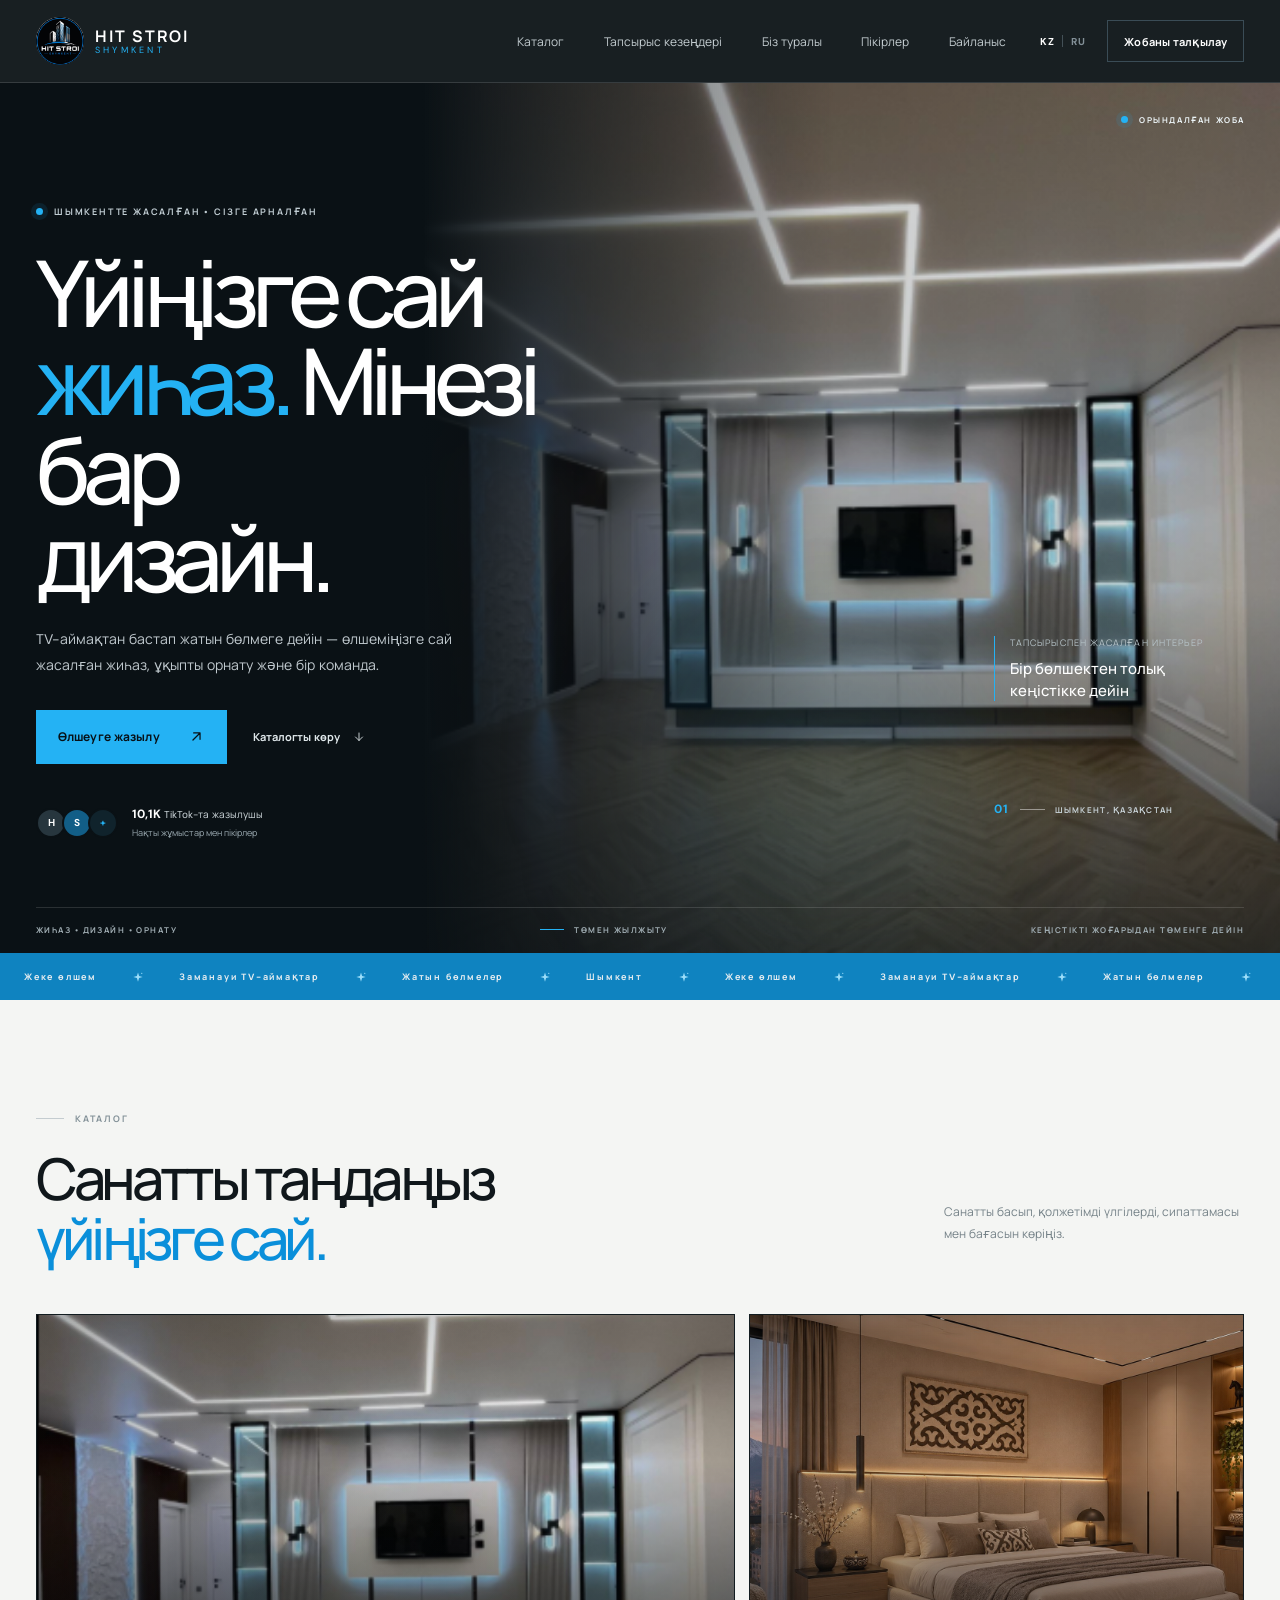
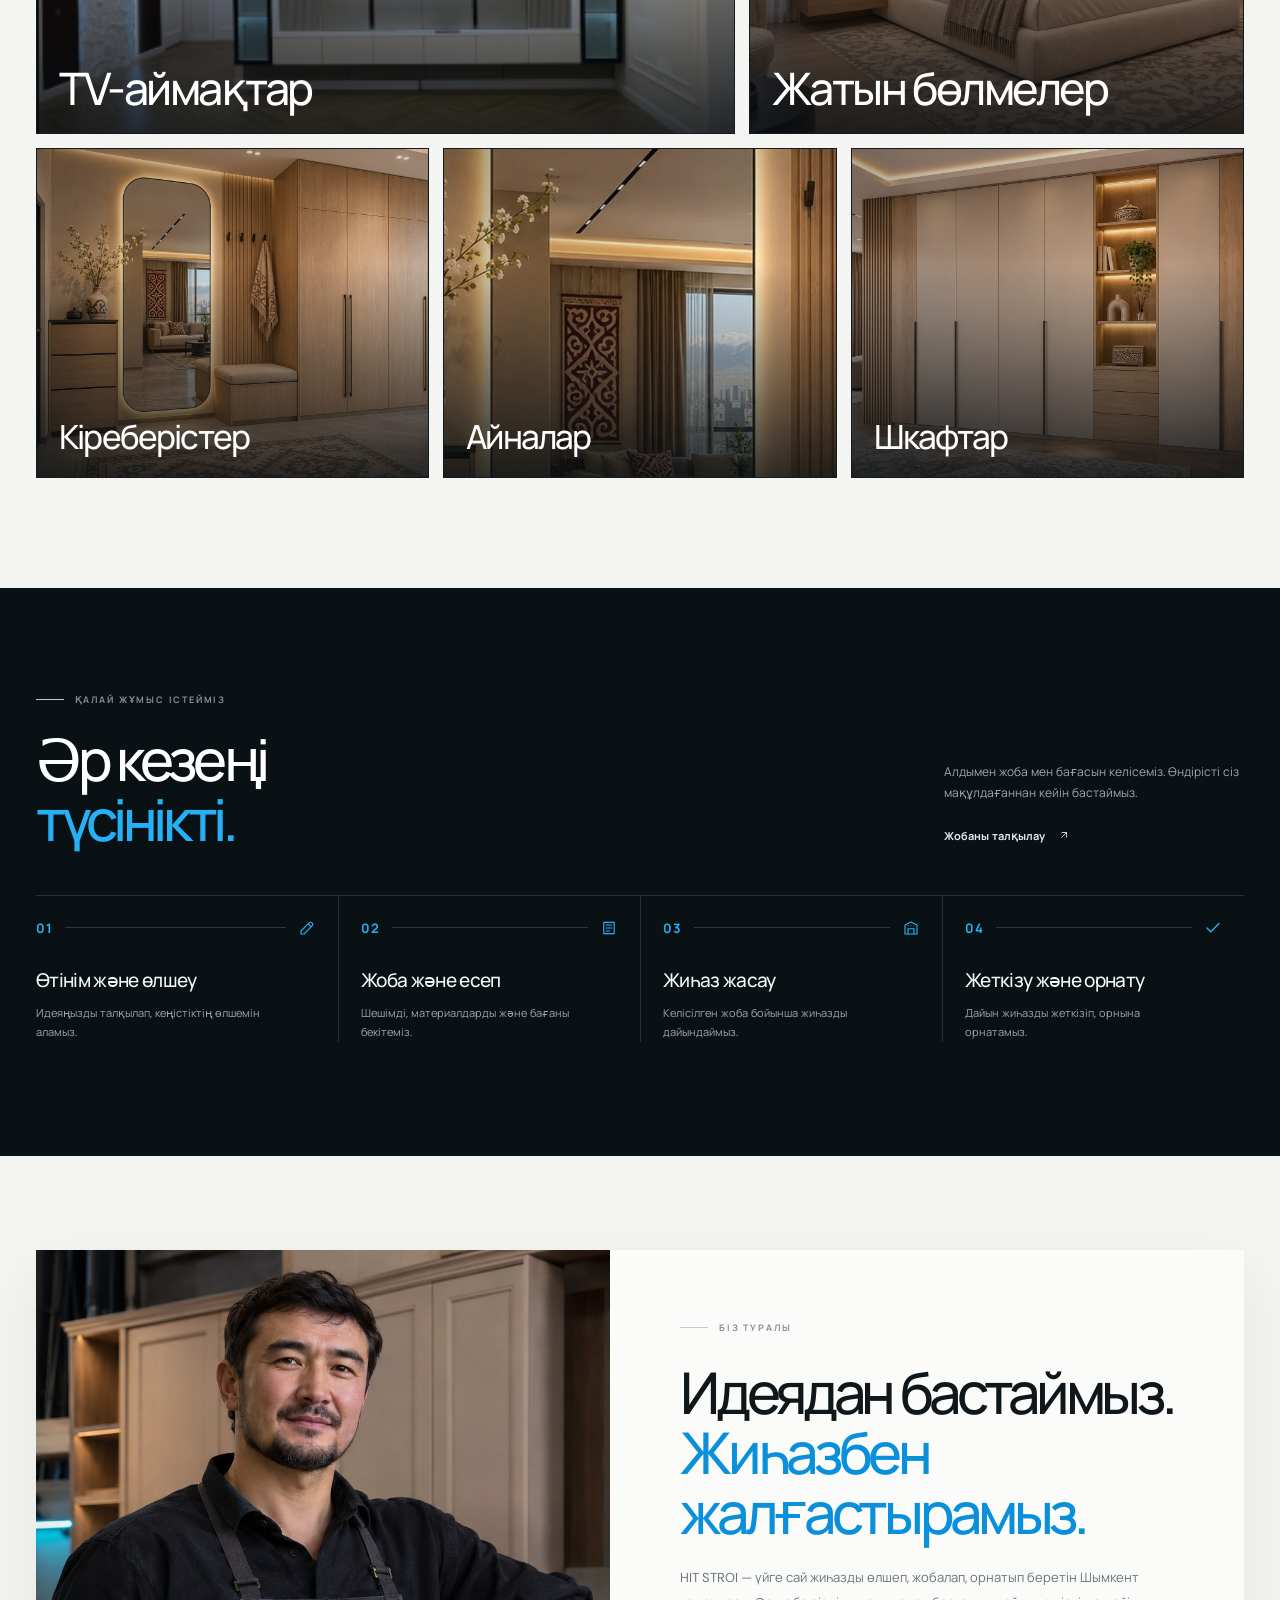
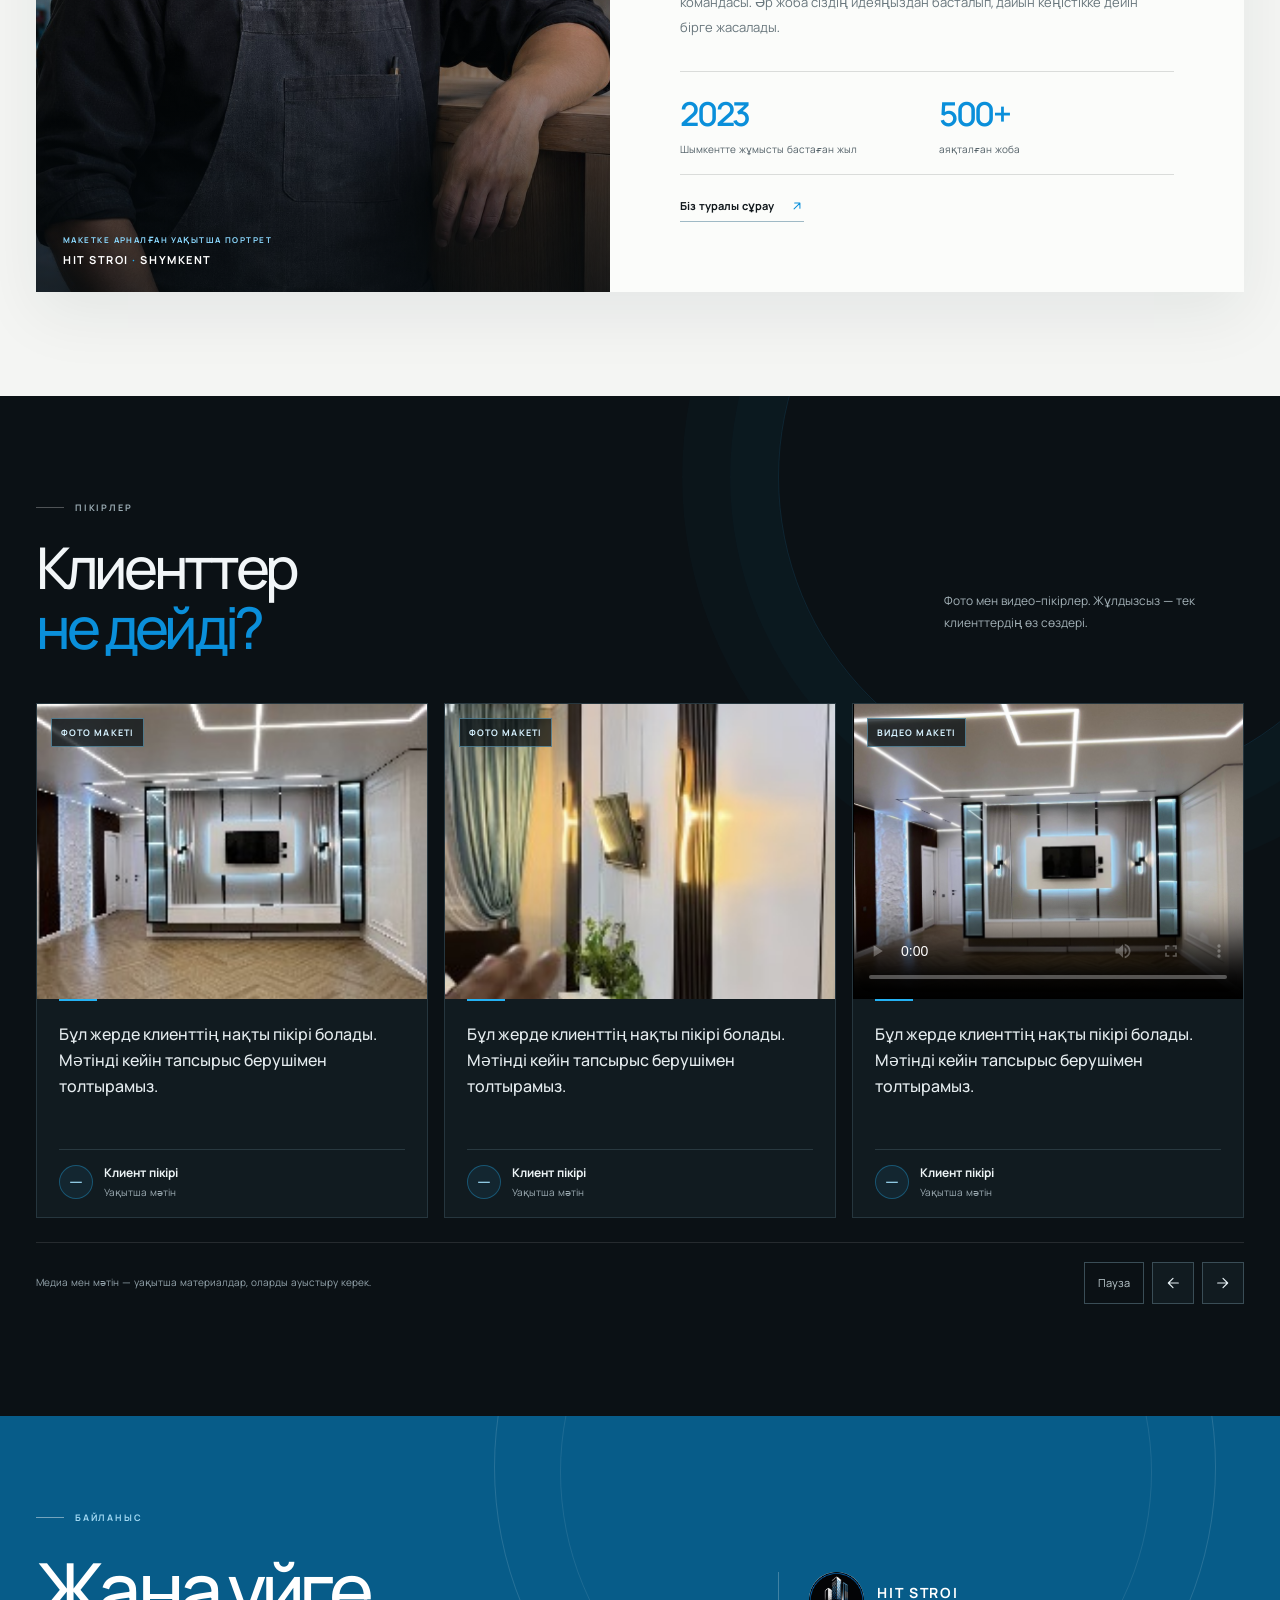
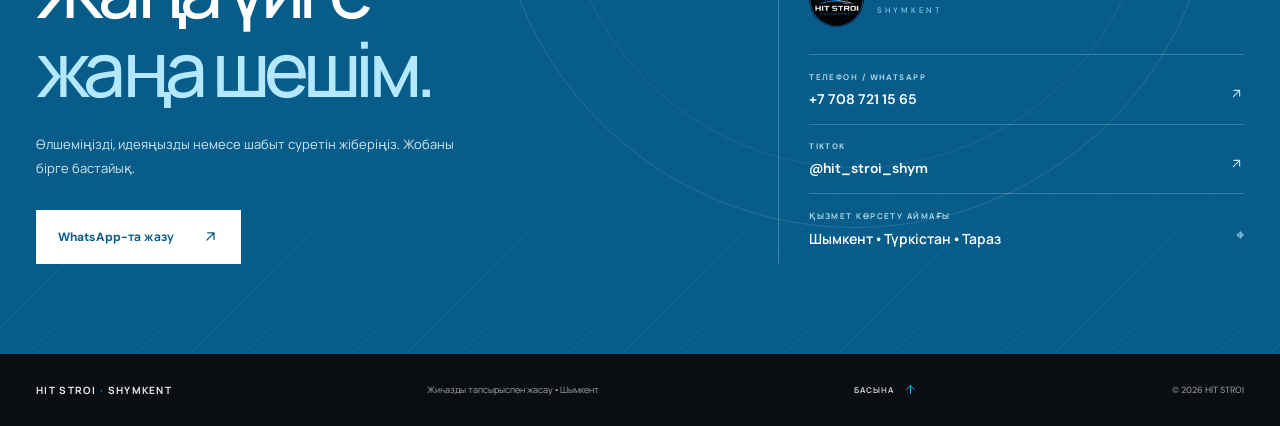
==== commit 5e365050: "Add files via upload" ====
--- a/hit-stroi-shymkent/index.html
+++ b/hit-stroi-shymkent/index.html
@@ -1,197 +1,902 @@
 <!doctype html>
 <html lang="kk">
-  <head>
-    <meta charset="utf-8" />
-    <meta name="viewport" content="width=device-width, initial-scale=1" />
-    <meta name="theme-color" content="#0b1115" />
-    <meta name="description" content="HIT STROI SHYMKENT — мебель на заказ: TV-зоны, спальни, шкафы, прихожие и зеркала. Замер и заказ через WhatsApp." />
-    <meta property="og:type" content="website" />
-    <meta property="og:title" content="HIT STROI — Мебель на заказ в Шымкенте" />
-    <meta property="og:description" content="TV-зоны, спальные зоны, шкафы, прихожие и зеркала по вашим размерам." />
-    <title>HIT STROI — Мебель на заказ в Шымкенте</title>
-    <link rel="preconnect" href="https://fonts.googleapis.com" />
-    <link rel="preconnect" href="https://fonts.gstatic.com" crossorigin />
-    <link href="https://fonts.googleapis.com/css2?family=DM+Sans:wght@400;500;600;700&family=Manrope:wght@400;500;600;700;800&display=swap" rel="stylesheet" />
-    <link rel="icon" href="assets/images/hit-stroi-logo.png" />
-    <link rel="stylesheet" href="assets/css/site.css" />
-    <script type="application/ld+json">
-      {
-        "@context": "https://schema.org",
-        "@type": "FurnitureStore",
-        "name": "HIT STROI SHYMKENT",
-        "telephone": "+77087211565",
-        "description": "Мебель на заказ: TV-зоны, спальные зоны, шкафы, прихожие и зеркала.",
-        "areaServed": ["Шымкент", "Түркістан", "Тараз"],
-        "sameAs": ["https://www.tiktok.com/@hit_stroi_shym"]
-      }
-    </script>
-    <script defer src="data/catalog.js"></script>
-    <script defer src="assets/js/site.js"></script>
-  </head>
-  <body>
-    <svg class="svg-sprite" xmlns="http://www.w3.org/2000/svg" aria-hidden="true" focusable="false">
-      <symbol id="arrow-up-right" viewBox="0 0 24 24"><path d="M7 17 17 7M8 7h9v9" fill="none" stroke="currentColor" stroke-width="1.75" stroke-linecap="round" stroke-linejoin="round" /></symbol>
-      <symbol id="arrow-down-right" viewBox="0 0 24 24"><path d="m7 7 10 10m0-9v9H8" fill="none" stroke="currentColor" stroke-width="1.75" stroke-linecap="round" stroke-linejoin="round" /></symbol>
-      <symbol id="arrow-down" viewBox="0 0 24 24"><path d="M12 4v15m-7-7 7 7 7-7" fill="none" stroke="currentColor" stroke-width="1.75" stroke-linecap="round" stroke-linejoin="round" /></symbol>
-      <symbol id="arrow-up" viewBox="0 0 24 24"><path d="M12 20V5m-7 7 7-7 7 7" fill="none" stroke="currentColor" stroke-width="1.75" stroke-linecap="round" stroke-linejoin="round" /></symbol>
-      <symbol id="icon-close" viewBox="0 0 24 24"><path d="m6 6 12 12M18 6 6 18" fill="none" stroke="currentColor" stroke-width="1.7" stroke-linecap="round" /></symbol>
-    </svg>
-    <a class="skip-link" href="#main" data-i18n="skip">Негізгі мазмұнға өту</a>
-    <header class="site-header" id="top">
-      <div class="header-inner wrap">
-        <a class="brand" href="#top" aria-label="HIT STROI, главная">
-          <img src="assets/images/hit-stroi-logo.png" alt="HIT STROI SHYMKENT" />
-          <span class="brand-copy"><b>HIT STROI</b><small>SHYMKENT</small></span>
-        </a>
-        <button class="menu-toggle" type="button" aria-label="Открыть меню" aria-expanded="false" aria-controls="main-nav"><span></span><span></span></button>
-        <nav class="main-nav" id="main-nav" aria-label="Главная навигация">
-          <a href="#catalog" data-i18n="navCatalog">Каталог</a>
-          <a href="#about" data-i18n="navAbout">О нас</a>
-          <a href="#process" data-i18n="navProcess">Қалай жұмыс істейміз</a>
-          <a href="#contacts" data-i18n="navContacts">Контакты</a>
-        </nav>
-        <div class="header-actions">
-          <div class="language-switch" aria-label="Тіл таңдау">
-            <button type="button" class="lang-button is-active" data-lang="kk" aria-pressed="true">KZ</button>
-            <span></span>
-            <button type="button" class="lang-button" data-lang="ru" aria-pressed="false">RU</button>
-          </div>
-          <a class="button button-small button-outline header-cta" href="https://wa.me/77087211565" target="_blank" rel="noopener" data-i18n="headerCta">Жобаны талқылау</a>
-        </div>
-      </div>
-    </header>
+	<head>
+		<meta charset="utf-8" />
+		<meta name="viewport" content="width=device-width, initial-scale=1" />
+		<meta name="theme-color" content="#0b1115" />
+		<meta
+			name="description"
+			content="HIT STROI SHYMKENT — мебель на заказ: TV-зоны, спальни, шкафы, прихожие и зеркала. Замер и заказ через WhatsApp."
+		/>
+		<meta property="og:type" content="website" />
+		<meta
+			property="og:title"
+			content="HIT STROI — Мебель на заказ в Шымкенте"
+		/>
+		<meta
+			property="og:description"
+			content="TV-зоны, спальные зоны, шкафы, прихожие и зеркала по вашим размерам."
+		/>
+		<title>HIT STROI — Мебель на заказ в Шымкенте</title>
+		<link rel="preconnect" href="https://fonts.googleapis.com" />
+		<link rel="preconnect" href="https://fonts.gstatic.com" crossorigin />
+		<link
+			href="https://fonts.googleapis.com/css2?family=DM+Sans:wght@400;500;600;700&family=Manrope:wght@400;500;600;700;800&display=swap"
+			rel="stylesheet"
+		/>
+		<link rel="icon" type="image/svg+xml" href="assets/images/hit-stroi-favicon.svg" />
+    <link rel="alternate icon" type="image/png" href="assets/images/hit-stroi-logo.png" />
+		<link rel="stylesheet" href="assets/css/site.css" />
+		<script type="application/ld+json">
+			{
+				"@context": "https://schema.org",
+				"@type": "FurnitureStore",
+				"name": "HIT STROI SHYMKENT",
+				"telephone": "+77087211565",
+				"description": "Мебель на заказ: TV-зоны, спальные зоны, шкафы, прихожие и зеркала.",
+				"areaServed": ["Шымкент", "Түркістан", "Тараз"],
+				"sameAs": ["https://www.tiktok.com/@hit_stroi_shym"]
+			}
+		</script>
+		<script defer src="data/catalog.js"></script>
+		<script defer src="assets/js/site.js"></script>
+	</head>
+	<body>
+		<svg
+			class="svg-sprite"
+			xmlns="http://www.w3.org/2000/svg"
+			aria-hidden="true"
+			focusable="false"
+		>
+			<symbol id="arrow-up-right" viewBox="0 0 24 24">
+				<path
+					d="M7 17 17 7M8 7h9v9"
+					fill="none"
+					stroke="currentColor"
+					stroke-width="1.75"
+					stroke-linecap="round"
+					stroke-linejoin="round"
+				/>
+			</symbol>
+			<symbol id="arrow-down-right" viewBox="0 0 24 24">
+				<path
+					d="m7 7 10 10m0-9v9H8"
+					fill="none"
+					stroke="currentColor"
+					stroke-width="1.75"
+					stroke-linecap="round"
+					stroke-linejoin="round"
+				/>
+			</symbol>
+			<symbol id="arrow-down" viewBox="0 0 24 24">
+				<path
+					d="M12 4v15m-7-7 7 7 7-7"
+					fill="none"
+					stroke="currentColor"
+					stroke-width="1.75"
+					stroke-linecap="round"
+					stroke-linejoin="round"
+				/>
+			</symbol>
+			<symbol id="arrow-up" viewBox="0 0 24 24">
+				<path
+					d="M12 20V5m-7 7 7-7 7 7"
+					fill="none"
+					stroke="currentColor"
+					stroke-width="1.75"
+					stroke-linecap="round"
+					stroke-linejoin="round"
+				/>
+			</symbol>
+			<symbol id="arrow-left" viewBox="0 0 24 24">
+				<path
+					d="M20 12H5m7-7-7 7 7 7"
+					fill="none"
+					stroke="currentColor"
+					stroke-width="1.75"
+					stroke-linecap="round"
+					stroke-linejoin="round"
+				/>
+			</symbol>
+			<symbol id="arrow-right" viewBox="0 0 24 24">
+				<path
+					d="M4 12h15m-7-7 7 7-7 7"
+					fill="none"
+					stroke="currentColor"
+					stroke-width="1.75"
+					stroke-linecap="round"
+					stroke-linejoin="round"
+				/>
+			</symbol>
+			<symbol id="icon-close" viewBox="0 0 24 24">
+				<path
+					d="m6 6 12 12M18 6 6 18"
+					fill="none"
+					stroke="currentColor"
+					stroke-width="1.7"
+					stroke-linecap="round"
+				/>
+			</symbol>
+			<symbol id="icon-spark" viewBox="0 0 24 24">
+				<path
+					d="M12 2.75 14.2 9.8 21.25 12l-7.05 2.2L12 21.25 9.8 14.2 2.75 12 9.8 9.8 12 2.75Z"
+					fill="currentColor"
+				/>
+				<circle cx="19.5" cy="4.5" r="1.25" fill="currentColor" />
+			</symbol>
+		</svg>
+		<a class="skip-link" href="#main" data-i18n="skip">Негізгі мазмұнға өту</a>
+		<header class="site-header" id="top">
+			<div class="header-inner wrap">
+				<a class="brand" href="#top" aria-label="HIT STROI, главная">
+					<img
+						src="assets/images/hit-stroi-logo.png"
+						alt="HIT STROI SHYMKENT"
+					/>
+					<span class="brand-copy"
+						><b>HIT STROI</b><small>SHYMKENT</small></span
+					>
+				</a>
+				<button
+					class="menu-toggle"
+					type="button"
+					aria-label="Открыть меню"
+					aria-expanded="false"
+					aria-controls="main-nav"
+				>
+					<span></span><span></span>
+				</button>
+				<nav class="main-nav" id="main-nav" aria-label="Главная навигация">
+					<a href="#catalog" data-i18n="navCatalog">Каталог</a>
+					<a href="#process" data-i18n="navProcess">Қалай жұмыс істейміз</a>
+					<a href="#about" data-i18n="navAbout">О нас</a>
+					<a href="#reviews" data-i18n="navReviews">Отзывы</a>
+					<a href="#contacts" data-i18n="navContacts">Контакты</a>
+				</nav>
+				<div class="header-actions">
+					<div class="language-switch" aria-label="Тіл таңдау">
+						<button
+							type="button"
+							class="lang-button is-active"
+							data-lang="kk"
+							aria-pressed="true"
+						>
+							KZ
+						</button>
+						<span></span>
+						<button
+							type="button"
+							class="lang-button"
+							data-lang="ru"
+							aria-pressed="false"
+						>
+							RU
+						</button>
+					</div>
+					<a
+						class="button button-small button-outline header-cta"
+						href="https://wa.me/77087211565"
+						target="_blank"
+						rel="noopener"
+						data-i18n="headerCta"
+						>Жобаны талқылау</a
+					>
+				</div>
+			</div>
+		</header>
 
-    <main id="main">
-      <section class="hero hero-cinema section-dark">
-        <div class="hero-media" aria-hidden="true">
-          <video class="hero-video" autoplay muted loop playsinline preload="metadata" poster="assets/images/hero-room.png">
-            <source src="assets/video/hero-room-sweep.mp4" type="video/mp4" />
-          </video>
-          <div class="hero-video-shade"></div>
-          <div class="hero-video-label"><span class="eyebrow-dot"></span><span data-i18n="heroImageLabel">ОРЫНДАЛҒАН ЖОБА</span></div>
-        </div>
-        <div class="hero-glow" aria-hidden="true"></div>
-        <div class="wrap hero-grid">
-          <div class="hero-copy">
-            <p class="eyebrow"><span class="eyebrow-dot"></span><span data-i18n="heroEyebrow">ШЫМКЕНТТЕ ЖАСАЛҒАН • СІЗГЕ АРНАЛҒАН</span></p>
-            <h1 data-i18n="heroTitle">Үйіңізге сай<br /><em>жиһаз.</em> Мінезі бар<br />дизайн.</h1>
-            <p class="hero-lead" data-i18n="heroLead">TV-аймақтан бастап жатын бөлмеге дейін — өлшеміңізге сай жасалған жиһаз, ұқыпты орнату және бір команда.</p>
-            <div class="hero-buttons">
-              <a class="button button-primary" href="https://wa.me/77087211565" target="_blank" rel="noopener"><span data-i18n="heroCta">Өлшеуге жазылу</span><svg class="button-arrow icon-svg" viewBox="0 0 24 24" aria-hidden="true" focusable="false"><use href="#arrow-up-right"></use></svg></a>
-              <a class="text-link" href="#catalog"><span data-i18n="heroSecondary">Каталогты көру</span><svg class="icon-svg icon-down" viewBox="0 0 24 24" aria-hidden="true" focusable="false"><use href="#arrow-down"></use></svg></a>
-            </div>
-            <div class="hero-proof">
-              <div class="proof-avatars" aria-hidden="true"><span>H</span><span>S</span><span>+</span></div>
-              <p><strong>10,1K</strong> <span data-i18n="proofFollowers">TikTok-та жазылушы</span><br /><small data-i18n="proofLikes">Нақты жұмыстар мен пікірлер</small></p>
-            </div>
-          </div>
-          <div class="hero-aside">
-            <div class="hero-aside-note"><small data-i18n="heroNoteTop">Тапсырыспен жасалған интерьер</small><strong data-i18n="heroNoteBottom">Бір бөлшектен толық кеңістікке дейін</strong></div>
-            <div class="hero-aside-index"><span>01</span><i></i><span data-i18n="heroBottomRight">ШЫМКЕНТ, ҚАЗАҚСТАН</span></div>
-          </div>
-        </div>
-        <div class="hero-bottom wrap">
-          <span data-i18n="heroBottomLeft">ЖИҺАЗ • ДИЗАЙН • ОРНАТУ</span>
-          <span class="scroll-indicator"><span></span><span data-i18n="scroll">ТӨМЕН ЖЫЛЖЫТУ</span></span>
-          <span data-i18n="heroVideoCaption">КЕҢІСТІКТІ ЖОҒАРЫДАН ТӨМЕНГЕ ДЕЙІН</span>
-        </div>
-      </section>
+		<main id="main">
+			<section class="hero hero-cinema section-dark" id="top">
+				<div class="hero-media" aria-hidden="true">
+					<video
+						class="hero-video"
+						autoplay
+						muted
+						loop
+						playsinline
+						preload="metadata"
+						poster="assets/images/hero-room.png"
+					>
+						<source src="assets/video/hero-room-sweep.mp4" type="video/mp4" />
+					</video>
+					<div class="hero-video-shade"></div>
+					<div class="hero-video-label">
+						<span class="eyebrow-dot"></span
+						><span data-i18n="heroImageLabel">ОРЫНДАЛҒАН ЖОБА</span>
+					</div>
+				</div>
+				<div class="hero-glow" aria-hidden="true"></div>
+				<div class="wrap hero-grid">
+					<div class="hero-copy">
+						<p class="eyebrow">
+							<span class="eyebrow-dot"></span
+							><span data-i18n="heroEyebrow"
+								>ШЫМКЕНТТЕ ЖАСАЛҒАН • СІЗГЕ АРНАЛҒАН</span
+							>
+						</p>
+						<h1 data-i18n="heroTitle">
+							Үйіңізге сай<br /><em>жиһаз.</em> Мінезі бар<br />дизайн.
+						</h1>
+						<p class="hero-lead" data-i18n="heroLead">
+							TV-аймақтан бастап жатын бөлмеге дейін — өлшеміңізге сай жасалған
+							жиһаз, ұқыпты орнату және бір команда.
+						</p>
+						<div class="hero-buttons">
+							<a
+								class="button button-primary"
+								href="https://wa.me/77087211565"
+								target="_blank"
+								rel="noopener"
+								><span data-i18n="heroCta">Өлшеуге жазылу</span
+								><svg
+									class="button-arrow icon-svg"
+									viewBox="0 0 24 24"
+									aria-hidden="true"
+									focusable="false"
+								>
+									<use href="#arrow-up-right"></use></svg
+							></a>
+							<a class="text-link" href="#catalog"
+								><span data-i18n="heroSecondary">Каталогты көру</span
+								><svg
+									class="icon-svg icon-down"
+									viewBox="0 0 24 24"
+									aria-hidden="true"
+									focusable="false"
+								>
+									<use href="#arrow-down"></use></svg
+							></a>
+						</div>
+						<div class="hero-proof">
+							<div class="proof-avatars" aria-hidden="true">
+								<span>H</span><span>S</span><span>+</span>
+							</div>
+							<p>
+								<strong>10,1K</strong>
+								<span data-i18n="proofFollowers">TikTok-та жазылушы</span
+								><br /><small data-i18n="proofLikes"
+									>Нақты жұмыстар мен пікірлер</small
+								>
+							</p>
+						</div>
+					</div>
+					<div class="hero-aside">
+						<div class="hero-aside-note">
+							<small data-i18n="heroNoteTop"
+								>Тапсырыспен жасалған интерьер</small
+							><strong data-i18n="heroNoteBottom"
+								>Бір бөлшектен толық кеңістікке дейін</strong
+							>
+						</div>
+						<div class="hero-aside-index">
+							<span>01</span><i></i
+							><span data-i18n="heroBottomRight">ШЫМКЕНТ, ҚАЗАҚСТАН</span>
+						</div>
+					</div>
+				</div>
+				<div class="hero-bottom wrap">
+					<span data-i18n="heroBottomLeft">ЖИҺАЗ • ДИЗАЙН • ОРНАТУ</span>
+					<span class="scroll-indicator"
+						><span></span><span data-i18n="scroll">ТӨМЕН ЖЫЛЖЫТУ</span></span
+					>
+					<span data-i18n="heroVideoCaption"
+						>КЕҢІСТІКТІ ЖОҒАРЫДАН ТӨМЕНГЕ ДЕЙІН</span
+					>
+				</div>
+			</section>
 
-      <section class="ticker" aria-label="Қызметтер">
-        <div class="ticker-track" aria-hidden="true">
-          <span data-i18n="tickerOne">Жеке өлшем</span><i>✳</i><span data-i18n="tickerTwo">Заманауи TV-аймақтар</span><i>✳</i><span data-i18n="tickerThree">Жатын бөлмелер</span><i>✳</i><span data-i18n="tickerFour">Шымкент</span><i>✳</i><span data-i18n="tickerOne">Жеке өлшем</span><i>✳</i><span data-i18n="tickerTwo">Заманауи TV-аймақтар</span><i>✳</i><span data-i18n="tickerThree">Жатын бөлмелер</span><i>✳</i><span data-i18n="tickerFour">Шымкент</span>
-        </div>
-      </section>
+			<section class="ticker" aria-label="Қызметтер">
+				<div class="ticker-track" aria-hidden="true">
+					<span data-i18n="tickerOne">Жеке өлшем</span>
+					<svg class="icon-svg ticker-icon" aria-hidden="true" focusable="false"><use href="#icon-spark"></use></svg>
+					<span data-i18n="tickerTwo">Заманауи TV-аймақтар</span>
+					<svg class="icon-svg ticker-icon" aria-hidden="true" focusable="false"><use href="#icon-spark"></use></svg>
+					<span data-i18n="tickerThree">Жатын бөлмелер</span>
+					<svg class="icon-svg ticker-icon" aria-hidden="true" focusable="false"><use href="#icon-spark"></use></svg>
+					<span data-i18n="tickerFour">Шымкент</span>
+					<svg class="icon-svg ticker-icon" aria-hidden="true" focusable="false"><use href="#icon-spark"></use></svg>
+					<span data-i18n="tickerOne">Жеке өлшем</span>
+					<svg class="icon-svg ticker-icon" aria-hidden="true" focusable="false"><use href="#icon-spark"></use></svg>
+					<span data-i18n="tickerTwo">Заманауи TV-аймақтар</span>
+					<svg class="icon-svg ticker-icon" aria-hidden="true" focusable="false"><use href="#icon-spark"></use></svg>
+					<span data-i18n="tickerThree">Жатын бөлмелер</span>
+					<svg class="icon-svg ticker-icon" aria-hidden="true" focusable="false"><use href="#icon-spark"></use></svg>
+					<span data-i18n="tickerFour">Шымкент</span>
+				</div>
+			</section>
 
-      <section class="about-section section-light" id="about">
-        <div class="wrap about-layout">
-          <div class="about-photo">
-            <img src="assets/images/founder-placeholder.jpg" alt="Временный образ основателя для макета" data-i18n-alt="aboutPhotoAlt" loading="lazy" />
-            <div class="about-photo-shade"></div>
-            <div class="about-photo-mark"><small data-i18n="aboutPhotoTag">ПОРТРЕТ ДЛЯ МАКЕТА</small><strong>HIT STROI <span>·</span> SHYMKENT</strong></div>
-          </div>
-          <div class="about-copy">
-            <div class="section-kicker"><span class="kicker-rule"></span><span data-i18n="introKicker">БІЗ ТУРАЛЫ</span></div>
-            <h2 data-i18n="aboutTitle">Ойдан бастаймыз.<br /><em>Жиһазбен жалғастырамыз.</em></h2>
-            <p class="about-lead" data-i18n="aboutText">HIT STROI — үйге сай жиһазды өлшеп, жобалап, орнатып беретін Шымкент командасы. Әр жоба клиенттің идеясынан басталып, дайын кеңістікке дейін бірге жасалады.</p>
-            <div class="about-stats">
-              <article><strong>2019</strong><span data-i18n="aboutSince">Шымкентте жұмысты бастаған жыл</span></article>
-              <article><strong>150+</strong><span data-i18n="aboutProjects">аяқталған жоба</span></article>
-            </div>
-            <p class="about-draft-note" data-i18n="aboutDraftNote">Жыл мен жоба саны — уақытша мысал, тапсырыс берушімен нақтылау керек.</p>
-            <a class="about-cta" href="#contacts"><span data-i18n="aboutCta">Біз туралы сұрау</span><svg class="icon-svg" viewBox="0 0 24 24" aria-hidden="true" focusable="false"><use href="#arrow-up-right"></use></svg></a>
-          </div>
-        </div>
-      </section>
+			<section class="catalog-section section-light" id="catalog">
+				<div class="wrap">
+					<div class="section-heading heading-dark">
+						<div>
+							<div class="section-kicker">
+								<span class="kicker-rule"></span
+								><span data-i18n="catalogKicker">КАТАЛОГ</span>
+							</div>
+							<h2 data-i18n="catalogTitle">
+								Өзіңізге<br /><em>ұнағанын таңдаңыз.</em>
+							</h2>
+						</div>
+						<div class="heading-aside">
+							<p data-i18n="catalogText">
+								Баға материал мен өлшемге қарай нақтыланады. Таңдаған үлгіңізді
+								WhatsApp арқылы сұраңыз.
+							</p>
+						</div>
+					</div>
+					<div
+						class="category-grid"
+						role="group"
+						aria-label="Категории мебели"
+						data-i18n-aria="categoryGroup"
+					>
+						<button
+							class="category-card category-card-tv"
+							type="button"
+							data-category="tv"
+							aria-haspopup="dialog"
+							aria-controls="catalog-modal"
+							aria-pressed="false"
+						>
+							<img src="assets/images/hero-room.png" alt="" loading="lazy" />
+							<span class="category-copy"
+								><strong data-i18n="categoryTv">TV-аймақтар</strong></span
+							>
+						</button>
+						<button
+							class="category-card category-card-bedroom"
+							type="button"
+							data-category="bedroom"
+							aria-haspopup="dialog"
+							aria-controls="catalog-modal"
+							aria-pressed="false"
+						>
+							<img
+								src="assets/images/bedroom-concept.jpg"
+								alt=""
+								loading="lazy"
+							/>
+							<span class="category-copy"
+								><strong data-i18n="categoryBedroom"
+									>Жатын бөлмелер</strong
+								></span
+							>
+						</button>
+						<button
+							class="category-card"
+							type="button"
+							data-category="hallway"
+							aria-haspopup="dialog"
+							aria-controls="catalog-modal"
+							aria-pressed="false"
+						>
+							<img
+								src="assets/images/hallway-concept.jpg"
+								alt=""
+								loading="lazy"
+							/>
+							<span class="category-copy"
+								><strong data-i18n="categoryHallway">Кіреберістер</strong></span
+							>
+						</button>
+						<button
+							class="category-card"
+							type="button"
+							data-category="mirror"
+							aria-haspopup="dialog"
+							aria-controls="catalog-modal"
+							aria-pressed="false"
+						>
+							<img
+								src="assets/images/mirror-concept.jpg"
+								alt=""
+								loading="lazy"
+							/>
+							<span class="category-copy"
+								><strong data-i18n="categoryMirror">Айналар</strong></span
+							>
+						</button>
+						<button
+							class="category-card"
+							type="button"
+							data-category="wardrobe"
+							aria-haspopup="dialog"
+							aria-controls="catalog-modal"
+							aria-pressed="false"
+						>
+							<img
+								src="assets/images/wardrobe-concept.jpg"
+								alt=""
+								loading="lazy"
+							/>
+							<span class="category-copy"
+								><strong data-i18n="categoryWardrobe">Шкафтар</strong></span
+							>
+						</button>
+					</div>
+				</div>
+			</section>
 
-      <section class="process-section section-dark" id="process">
-        <div class="wrap">
-          <div class="section-heading heading-light">
-            <div><div class="section-kicker"><span class="kicker-rule"></span><span data-i18n="processKicker">ҚАЛАЙ ЖҰМЫС ІСТЕЙМІЗ</span></div><h2 data-i18n="processTitle">Әр кезеңі<br /><em>түсінікті.</em></h2></div>
-            <div class="heading-aside"><p data-i18n="processText">Алдымен жоба мен бағасын келісеміз. Өндірісті сіз мақұлдағаннан кейін бастаймыз.</p><a class="text-link light-link" href="https://wa.me/77087211565" target="_blank" rel="noopener"><span data-i18n="processCta">Жобаны талқылау</span><svg class="icon-svg" viewBox="0 0 24 24" aria-hidden="true" focusable="false"><use href="#arrow-up-right"></use></svg></a></div>
-          </div>
-          <div class="process-steps">
-            <article class="process-step"><div class="process-step-top"><span>01</span><i></i><svg class="icon-svg" viewBox="0 0 24 24" aria-hidden="true"><path d="M4 20h4l10.8-10.8a2.1 2.1 0 0 0-4-4L4 16v4Zm9.5-13.5 4 4" fill="none" stroke="currentColor" stroke-width="1.5" stroke-linecap="round" stroke-linejoin="round" /></svg></div><h3 data-i18n="processStepOneTitle">Өтінім және өлшеу</h3><p data-i18n="processStepOneText">Идеяңызды талқылап, кеңістіктің өлшемін аламыз.</p></article>
-            <article class="process-step"><div class="process-step-top"><span>02</span><i></i><svg class="icon-svg" viewBox="0 0 24 24" aria-hidden="true"><path d="M5 4.5h14v15H5zM8 8h8M8 12h8M8 16h5" fill="none" stroke="currentColor" stroke-width="1.5" stroke-linecap="round" stroke-linejoin="round" /></svg></div><h3 data-i18n="processStepTwoTitle">Жоба және есеп</h3><p data-i18n="processStepTwoText">Таңдалған шешім, материал мен бағаны бекітеміз.</p></article>
-            <article class="process-step"><div class="process-step-top"><span>03</span><i></i><svg class="icon-svg" viewBox="0 0 24 24" aria-hidden="true"><path d="M4 20V8l8-4 8 4v12H4Zm4 0v-7h8v7M8 9h.01M12 9h.01M16 9h.01" fill="none" stroke="currentColor" stroke-width="1.5" stroke-linecap="round" stroke-linejoin="round" /></svg></div><h3 data-i18n="processStepThreeTitle">Жиһаз жасау</h3><p data-i18n="processStepThreeText">Келісілген жоба бойынша жиһазды дайындаймыз.</p></article>
-            <article class="process-step"><div class="process-step-top"><span>04</span><i></i><svg class="icon-svg" viewBox="0 0 24 24" aria-hidden="true"><path d="m4 12 5 5L20 6" fill="none" stroke="currentColor" stroke-width="1.8" stroke-linecap="round" stroke-linejoin="round" /></svg></div><h3 data-i18n="processStepFourTitle">Жеткізу және орнату</h3><p data-i18n="processStepFourText">Дайын жиһазды жеткізіп, орнына орнатамыз.</p></article>
-          </div>
-        </div>
-      </section>
+			<section class="process-section section-dark" id="process">
+				<div class="wrap">
+					<div class="section-heading heading-light">
+						<div>
+							<div class="section-kicker">
+								<span class="kicker-rule"></span
+								><span data-i18n="processKicker">ҚАЛАЙ ЖҰМЫС ІСТЕЙМІЗ</span>
+							</div>
+							<h2 data-i18n="processTitle">
+								Әр кезеңі<br /><em>түсінікті.</em>
+							</h2>
+						</div>
+						<div class="heading-aside">
+							<p data-i18n="processText">
+								Алдымен жоба мен бағасын келісеміз. Өндірісті сіз мақұлдағаннан
+								кейін бастаймыз.
+							</p>
+							<a
+								class="text-link light-link"
+								href="https://wa.me/77087211565"
+								target="_blank"
+								rel="noopener"
+								><span data-i18n="processCta">Жобаны талқылау</span
+								><svg
+									class="icon-svg"
+									viewBox="0 0 24 24"
+									aria-hidden="true"
+									focusable="false"
+								>
+									<use href="#arrow-up-right"></use></svg
+							></a>
+						</div>
+					</div>
+					<div class="process-steps">
+						<article class="process-step">
+							<div class="process-step-top">
+								<span>01</span><i></i
+								><svg class="icon-svg" viewBox="0 0 24 24" aria-hidden="true">
+									<path
+										d="M4 20h4l10.8-10.8a2.1 2.1 0 0 0-4-4L4 16v4Zm9.5-13.5 4 4"
+										fill="none"
+										stroke="currentColor"
+										stroke-width="1.5"
+										stroke-linecap="round"
+										stroke-linejoin="round"
+									/>
+								</svg>
+							</div>
+							<h3 data-i18n="processStepOneTitle">Өтінім және өлшеу</h3>
+							<p data-i18n="processStepOneText">
+								Идеяңызды талқылап, кеңістіктің өлшемін аламыз.
+							</p>
+						</article>
+						<article class="process-step">
+							<div class="process-step-top">
+								<span>02</span><i></i
+								><svg class="icon-svg" viewBox="0 0 24 24" aria-hidden="true">
+									<path
+										d="M5 4.5h14v15H5zM8 8h8M8 12h8M8 16h5"
+										fill="none"
+										stroke="currentColor"
+										stroke-width="1.5"
+										stroke-linecap="round"
+										stroke-linejoin="round"
+									/>
+								</svg>
+							</div>
+							<h3 data-i18n="processStepTwoTitle">Жоба және есеп</h3>
+							<p data-i18n="processStepTwoText">
+								Таңдалған шешім, материал мен бағаны бекітеміз.
+							</p>
+						</article>
+						<article class="process-step">
+							<div class="process-step-top">
+								<span>03</span><i></i
+								><svg class="icon-svg" viewBox="0 0 24 24" aria-hidden="true">
+									<path
+										d="M4 20V8l8-4 8 4v12H4Zm4 0v-7h8v7M8 9h.01M12 9h.01M16 9h.01"
+										fill="none"
+										stroke="currentColor"
+										stroke-width="1.5"
+										stroke-linecap="round"
+										stroke-linejoin="round"
+									/>
+								</svg>
+							</div>
+							<h3 data-i18n="processStepThreeTitle">Жиһаз жасау</h3>
+							<p data-i18n="processStepThreeText">
+								Келісілген жоба бойынша жиһазды дайындаймыз.
+							</p>
+						</article>
+						<article class="process-step">
+							<div class="process-step-top">
+								<span>04</span><i></i
+								><svg class="icon-svg" viewBox="0 0 24 24" aria-hidden="true">
+									<path
+										d="m4 12 5 5L20 6"
+										fill="none"
+										stroke="currentColor"
+										stroke-width="1.8"
+										stroke-linecap="round"
+										stroke-linejoin="round"
+									/>
+								</svg>
+							</div>
+							<h3 data-i18n="processStepFourTitle">Жеткізу және орнату</h3>
+							<p data-i18n="processStepFourText">
+								Дайын жиһазды жеткізіп, орнына орнатамыз.
+							</p>
+						</article>
+					</div>
+				</div>
+			</section>
 
-      <section class="catalog-section section-light" id="catalog">
-        <div class="wrap">
-          <div class="section-heading heading-dark">
-            <div><div class="section-kicker"><span class="kicker-rule"></span><span data-i18n="catalogKicker">КАТАЛОГ</span></div><h2 data-i18n="catalogTitle">Өзіңізге<br /><em>ұнағанын таңдаңыз.</em></h2></div>
-            <div class="heading-aside"><p data-i18n="catalogText">Баға материал мен өлшемге қарай нақтыланады. Таңдаған үлгіңізді WhatsApp арқылы сұраңыз.</p></div>
-          </div>
-          <div class="category-grid" role="group" aria-label="Категории мебели" data-i18n-aria="categoryGroup">
-            <button class="category-card category-card-tv" type="button" data-category="tv" aria-haspopup="dialog" aria-controls="catalog-modal" aria-pressed="false">
-              <img src="assets/images/hero-room.png" alt="" loading="lazy" />
-              <span class="category-copy"><strong data-i18n="categoryTv">TV-аймақтар</strong></span>
-            </button>
-            <button class="category-card category-card-bedroom" type="button" data-category="bedroom" aria-haspopup="dialog" aria-controls="catalog-modal" aria-pressed="false">
-              <img src="assets/images/bedroom-concept.jpg" alt="" loading="lazy" />
-              <span class="category-copy"><strong data-i18n="categoryBedroom">Жатын бөлмелер</strong></span>
-            </button>
-            <button class="category-card" type="button" data-category="hallway" aria-haspopup="dialog" aria-controls="catalog-modal" aria-pressed="false">
-              <img src="assets/images/hallway-concept.jpg" alt="" loading="lazy" />
-              <span class="category-copy"><strong data-i18n="categoryHallway">Кіреберістер</strong></span>
-            </button>
-            <button class="category-card" type="button" data-category="mirror" aria-haspopup="dialog" aria-controls="catalog-modal" aria-pressed="false">
-              <img src="assets/images/mirror-concept.jpg" alt="" loading="lazy" />
-              <span class="category-copy"><strong data-i18n="categoryMirror">Айналар</strong></span>
-            </button>
-            <button class="category-card" type="button" data-category="wardrobe" aria-haspopup="dialog" aria-controls="catalog-modal" aria-pressed="false">
-              <img src="assets/images/wardrobe-concept.jpg" alt="" loading="lazy" />
-              <span class="category-copy"><strong data-i18n="categoryWardrobe">Шкафтар</strong></span>
-            </button>
-          </div>
-        </div>
-      </section>
+			<section class="about-section section-light" id="about">
+				<div class="wrap about-layout">
+					<div class="about-photo">
+						<img
+							src="assets/images/founder-placeholder.jpg"
+							alt="Временный образ основателя для макета"
+							data-i18n-alt="aboutPhotoAlt"
+							loading="lazy"
+						/>
+						<div class="about-photo-shade"></div>
+						<div class="about-photo-mark">
+							<small data-i18n="aboutPhotoTag">ПОРТРЕТ ДЛЯ МАКЕТА</small
+							><strong>HIT STROI <span>·</span> SHYMKENT</strong>
+						</div>
+					</div>
+					<div class="about-copy">
+						<div class="section-kicker">
+							<span class="kicker-rule"></span
+							><span data-i18n="introKicker">БІЗ ТУРАЛЫ</span>
+						</div>
+						<h2 data-i18n="aboutTitle">
+							Ойдан бастаймыз.<br /><em>Жиһазбен жалғастырамыз.</em>
+						</h2>
+						<p class="about-lead" data-i18n="aboutText">
+							HIT STROI — үйге сай жиһазды өлшеп, жобалап, орнатып беретін
+							Шымкент командасы. Әр жоба клиенттің идеясынан басталып, дайын
+							кеңістікке дейін бірге жасалады.
+						</p>
+						<div class="about-stats">
+							<article>
+								<strong>2023</strong
+								><span data-i18n="aboutSince"
+									>Шымкентте жұмысты бастаған жыл</span
+								>
+							</article>
+							<article>
+								<strong>500+</strong
+								><span data-i18n="aboutProjects">аяқталған жоба</span>
+							</article>
+						</div>
+						<a class="about-cta" href="#contacts"
+							><span data-i18n="aboutCta">Біз туралы сұрау</span
+							><svg
+								class="icon-svg"
+								viewBox="0 0 24 24"
+								aria-hidden="true"
+								focusable="false"
+							>
+								<use href="#arrow-up-right"></use></svg
+						></a>
+					</div>
+				</div>
+			</section>
 
-      <dialog class="catalog-modal" id="catalog-modal" aria-labelledby="catalog-modal-title">
-        <div class="catalog-modal-inner">
-          <div class="catalog-modal-header">
-            <div><div class="section-kicker"><span>HIT STROI</span><span class="kicker-rule"></span><span data-i18n="modalKicker">КАТАЛОГ МОДЕЛДЕРІ</span></div><h2 id="catalog-modal-title">TV-аймақтар</h2></div>
-            <div class="catalog-modal-header-actions"><span class="catalog-count" id="catalog-count" aria-live="polite"></span><button class="catalog-modal-close" type="button" data-i18n-aria="closeCatalog" aria-label="Каталогты жабу"><svg class="icon-svg" viewBox="0 0 24 24" aria-hidden="true" focusable="false"><use href="#icon-close"></use></svg></button></div>
-          </div>
-          <div class="product-grid catalog-modal-products" id="catalog-products" aria-live="polite"></div>
-          <div class="catalog-note"><span class="note-star">✳</span><p data-i18n="catalogNote">Баға өлшем мен материалға қарай нақтыланады.</p><a href="https://wa.me/77087211565" target="_blank" rel="noopener"><span data-i18n="catalogAsk">Бағасын сұрау</span><svg class="icon-svg" viewBox="0 0 24 24" aria-hidden="true" focusable="false"><use href="#arrow-up-right"></use></svg></a></div>
-        </div>
-      </dialog>
+			<section class="reviews-section section-dark" id="reviews">
+				<div class="wrap">
+					<div class="section-heading heading-dark reviews-heading">
+						<div>
+							<div class="section-kicker">
+								<span class="kicker-rule"></span
+								><span data-i18n="reviewsKicker">ПІКІРЛЕР</span>
+							</div>
+							<h2 data-i18n="reviewsTitle">
+								Клиенттер<br /><em>не дейді?</em>
+							</h2>
+						</div>
+						<div class="heading-aside">
+							<p data-i18n="reviewsText">
+								Фото мен видео-пікірлер. Жұлдызсыз — тек клиенттердің өз
+								сөздері.
+							</p>
+						</div>
+					</div>
+					<div class="reviews-carousel" id="reviews-carousel">
+						<div class="reviews-viewport">
+							<div class="reviews-track">
+								<article class="review-card">
+									<div class="review-media">
+										<img
+											src="assets/images/media-wall-main.jpg"
+											alt="TV-аймақ жобасы, уақытша медиа"
+											data-i18n-alt="reviewImageAltOne"
+											loading="lazy"
+										/><span
+											class="review-media-tag"
+											data-i18n="reviewPhotoLabel"
+											>ФОТО МАКЕТІ</span
+										>
+									</div>
+									<div class="review-content">
+										<blockquote data-i18n="reviewPlaceholder">
+											Бұл жерде клиенттің нақты пікірі болады. Мәтінді кейін
+											тапсырыс берушімен толтырамыз.
+										</blockquote>
+										<div class="review-author">
+											<span class="review-avatar">—</span>
+											<div>
+												<strong data-i18n="reviewClient">Клиент пікірі</strong
+												><small data-i18n="reviewDraft">Уақытша мәтін</small>
+											</div>
+										</div>
+									</div>
+								</article>
+								<article class="review-card">
+									<div class="review-media">
+										<img
+											src="assets/images/hallway-glass.jpg"
+											alt="Кіреберіс жобасы, уақытша медиа"
+											data-i18n-alt="reviewImageAltTwo"
+											loading="lazy"
+										/><span
+											class="review-media-tag"
+											data-i18n="reviewPhotoLabel"
+											>ФОТО МАКЕТІ</span
+										>
+									</div>
+									<div class="review-content">
+										<blockquote data-i18n="reviewPlaceholder">
+											Бұл жерде клиенттің нақты пікірі болады. Мәтінді кейін
+											тапсырыс берушімен толтырамыз.
+										</blockquote>
+										<div class="review-author">
+											<span class="review-avatar">—</span>
+											<div>
+												<strong data-i18n="reviewClient">Клиент пікірі</strong
+												><small data-i18n="reviewDraft">Уақытша мәтін</small>
+											</div>
+										</div>
+									</div>
+								</article>
+								<article class="review-card review-card-video">
+									<div class="review-media">
+										<video
+											controls
+											playsinline
+											preload="metadata"
+											poster="assets/images/hero-room.png"
+										>
+											<source
+												src="assets/video/hero-room-sweep.mp4"
+												type="video/mp4"
+											/></video
+										><span class="review-media-tag" data-i18n="reviewVideoLabel"
+											>ВИДЕО МАКЕТІ</span
+										>
+									</div>
+									<div class="review-content">
+										<blockquote data-i18n="reviewPlaceholder">
+											Бұл жерде клиенттің нақты пікірі болады. Мәтінді кейін
+											тапсырыс берушімен толтырамыз.
+										</blockquote>
+										<div class="review-author">
+											<span class="review-avatar">—</span>
+											<div>
+												<strong data-i18n="reviewClient">Клиент пікірі</strong
+												><small data-i18n="reviewDraft">Уақытша мәтін</small>
+											</div>
+										</div>
+									</div>
+								</article>
+							</div>
+						</div>
+						<div class="reviews-controls">
+							<p data-i18n="reviewsDraftNote">
+								Медиа мен мәтін — уақытша материалдар, оларды ауыстыру керек.
+							</p>
+							<div class="reviews-actions">
+								<button
+									class="reviews-autoplay"
+									type="button"
+									aria-pressed="false"
+									data-i18n-aria="reviewsPause"
+									data-i18n="reviewsPause"
+								>
+									Пауза
+								</button>
+								<button
+									class="reviews-arrow"
+									type="button"
+									data-review-prev
+									data-i18n-aria="reviewsPrev"
+									aria-label="Алдыңғы пікір"
+								>
+									<svg
+										class="icon-svg"
+										viewBox="0 0 24 24"
+										aria-hidden="true"
+										focusable="false"
+									>
+										<use href="#arrow-left"></use>
+									</svg>
+								</button>
+								<button
+									class="reviews-arrow"
+									type="button"
+									data-review-next
+									data-i18n-aria="reviewsNext"
+									aria-label="Келесі пікір"
+								>
+									<svg
+										class="icon-svg"
+										viewBox="0 0 24 24"
+										aria-hidden="true"
+										focusable="false"
+									>
+										<use href="#arrow-right"></use>
+									</svg>
+								</button>
+							</div>
+						</div>
+					</div>
+				</div>
+			</section>
 
-      <section class="contact-section" id="contacts">
-        <div class="contact-pattern" aria-hidden="true"></div>
-        <div class="wrap contact-grid">
-          <div class="contact-main"><div class="section-kicker"><span class="kicker-rule"></span><span data-i18n="contactKicker">БАЙЛАНЫС</span></div><h2 data-i18n="contactTitle">Жаңа үйге<br /><em>жаңа шешім.</em></h2><p data-i18n="contactText">Өлшеміңізді, идеяңызды немесе шабыт суретін жіберіңіз. Жобаны бірге бастайық.</p><a class="button button-light" href="https://wa.me/77087211565" target="_blank" rel="noopener"><span data-i18n="contactCta">WhatsApp-та жазу</span><svg class="button-arrow icon-svg" viewBox="0 0 24 24" aria-hidden="true" focusable="false"><use href="#arrow-up-right"></use></svg></a></div>
-          <div class="contact-side"><div class="contact-brand"><img src="assets/images/hit-stroi-logo.png" alt="" /><div><b>HIT STROI</b><span>SHYMKENT</span></div></div><a class="contact-method" href="tel:+77087211565"><small data-i18n="phoneLabel">ТЕЛЕФОН / WHATSAPP</small><strong>+7 708 721 15 65</strong><svg class="icon-svg" viewBox="0 0 24 24" aria-hidden="true" focusable="false"><use href="#arrow-up-right"></use></svg></a><a class="contact-method" href="https://www.tiktok.com/@hit_stroi_shym" target="_blank" rel="noopener"><small>TIKTOK</small><strong>@hit_stroi_shym</strong><svg class="icon-svg" viewBox="0 0 24 24" aria-hidden="true" focusable="false"><use href="#arrow-up-right"></use></svg></a><div class="contact-method"><small data-i18n="locationLabel">ҚАЛА</small><strong data-i18n="locationValue">Шымкент, Қазақстан</strong><span class="location-pin">⌖</span></div></div>
-        </div>
-      </section>
-    </main>
+			<dialog
+				class="catalog-modal"
+				id="catalog-modal"
+				aria-labelledby="catalog-modal-title"
+			>
+				<div class="catalog-modal-inner">
+					<button
+						class="catalog-modal-close"
+						type="button"
+						data-i18n-aria="closeCatalog"
+						aria-label="Каталогты жабу"
+					>
+						<svg class="icon-svg" viewBox="0 0 24 24" aria-hidden="true" focusable="false">
+							<use href="#icon-close"></use>
+						</svg>
+					</button>
+					<div class="catalog-modal-header">
+						<div>
+							<div class="section-kicker">
+								<span>HIT STROI</span><span class="kicker-rule"></span
+								><span data-i18n="modalKicker">КАТАЛОГ МОДЕЛДЕРІ</span>
+							</div>
+							<h2 id="catalog-modal-title">TV-аймақтар</h2>
+						</div>
+						<div class="catalog-modal-header-actions">
+							<span
+								class="catalog-count"
+								id="catalog-count"
+								aria-live="polite"
+							></span
+						</div>
+					</div>
+					<div
+						class="product-grid catalog-modal-products"
+						id="catalog-products"
+						aria-live="polite"
+					></div>
+					<div class="product-detail" id="product-detail" hidden></div>
+					<div class="catalog-note">
+						<button class="catalog-note-close" type="button" data-i18n-aria="catalogNoteClose" aria-label="Ескертуді жасыру">
+							<svg class="icon-svg" aria-hidden="true" focusable="false"><use href="#icon-close"></use></svg>
+						</button>
+						<svg
+							class="icon-svg note-star"
+							aria-hidden="true"
+							focusable="false"
+						>
+							<use href="#icon-spark"></use>
+						</svg>
+						<p data-i18n="catalogNote">
+							Баға өлшем мен материалға қарай нақтыланады.
+						</p>
+						<a href="https://wa.me/77087211565" target="_blank" rel="noopener"
+							><span data-i18n="catalogAsk">Бағасын сұрау</span
+							><svg
+								class="icon-svg"
+								viewBox="0 0 24 24"
+								aria-hidden="true"
+								focusable="false"
+							>
+								<use href="#arrow-up-right"></use></svg
+						></a>
+					</div>
+				</div>
+			</dialog>
 
-    <footer class="site-footer">
-      <div class="wrap footer-inner"><a class="footer-brand" href="#top">HIT STROI <span>·</span> SHYMKENT</a><p data-i18n="footerCopy">Жиһазды тапсырыспен жасау • Шымкент</p><a href="#top" class="back-top"><span data-i18n="backTop">БАСЫНА</span><svg class="icon-svg" viewBox="0 0 24 24" aria-hidden="true" focusable="false"><use href="#arrow-up"></use></svg></a><small>© <span id="year"></span> HIT STROI</small></div>
-    </footer>
-  </body>
+			<section class="contact-section" id="contacts">
+				<div class="contact-pattern" aria-hidden="true"></div>
+				<div class="wrap contact-grid">
+					<div class="contact-main">
+						<div class="section-kicker">
+							<span class="kicker-rule"></span
+							><span data-i18n="contactKicker">БАЙЛАНЫС</span>
+						</div>
+						<h2 data-i18n="contactTitle">
+							Жаңа үйге<br /><em>жаңа шешім.</em>
+						</h2>
+						<p data-i18n="contactText">
+							Өлшеміңізді, идеяңызды немесе шабыт суретін жіберіңіз. Жобаны
+							бірге бастайық.
+						</p>
+						<a
+							class="button button-light"
+							href="https://wa.me/77087211565"
+							target="_blank"
+							rel="noopener"
+							><span data-i18n="contactCta">WhatsApp-та жазу</span
+							><svg
+								class="button-arrow icon-svg"
+								viewBox="0 0 24 24"
+								aria-hidden="true"
+								focusable="false"
+							>
+								<use href="#arrow-up-right"></use></svg
+						></a>
+					</div>
+					<div class="contact-side">
+						<div class="contact-brand">
+							<img src="assets/images/hit-stroi-logo.png" alt="" />
+							<div><b>HIT STROI</b><span>SHYMKENT</span></div>
+						</div>
+						<a class="contact-method" href="tel:+77087211565"
+							><small data-i18n="phoneLabel">ТЕЛЕФОН / WHATSAPP</small
+							><strong>+7 708 721 15 65</strong
+							><svg
+								class="icon-svg"
+								viewBox="0 0 24 24"
+								aria-hidden="true"
+								focusable="false"
+							>
+								<use href="#arrow-up-right"></use></svg></a
+						><a
+							class="contact-method"
+							href="https://www.tiktok.com/@hit_stroi_shym"
+							target="_blank"
+							rel="noopener"
+							><small>TIKTOK</small><strong>@hit_stroi_shym</strong
+							><svg
+								class="icon-svg"
+								viewBox="0 0 24 24"
+								aria-hidden="true"
+								focusable="false"
+							>
+								<use href="#arrow-up-right"></use></svg
+						></a>
+						<div class="contact-method">
+							<small data-i18n="locationLabel">ҚАЛА</small
+							><strong data-i18n="locationValue">Шымкент, Қазақстан</strong
+							><span class="location-pin">⌖</span>
+						</div>
+					</div>
+				</div>
+			</section>
+		</main>
+
+		<footer class="site-footer">
+			<div class="wrap footer-inner">
+				<a class="footer-brand" href="#top"
+					>HIT STROI <span>·</span> SHYMKENT</a
+				>
+				<p data-i18n="footerCopy">Жиһазды тапсырыспен жасау • Шымкент</p>
+				<a href="#top" class="back-top"
+					><span data-i18n="backTop">БАСЫНА</span
+					><svg
+						class="icon-svg"
+						viewBox="0 0 24 24"
+						aria-hidden="true"
+						focusable="false"
+					>
+						<use href="#arrow-up"></use></svg></a
+				><small>© <span id="year"></span> HIT STROI</small>
+			</div>
+		</footer>
+	</body>
 </html>
--- a/hit-stroi-shymkent/assets/css/site.css
+++ b/hit-stroi-shymkent/assets/css/site.css
@@ -1,383 +1,2551 @@
 :root {
-  --ink: #10171b;
-  --night: #0a1115;
-  --night-2: #10191e;
-  --paper: #f4f5f3;
-  --white: #fff;
-  --muted: #89969d;
-  --line-dark: rgba(255,255,255,.13);
-  --line-light: rgba(16,23,27,.14);
-  --blue: #0a8fda;
-  --blue-bright: #24b2f4;
-  --max: 1240px;
-  --font: "DM Sans", "Manrope", Arial, sans-serif;
-  --display: "Manrope", "DM Sans", Arial, sans-serif;
+	--ink: #10171b;
+	--night: #0a1115;
+	--night-2: #10191e;
+	--paper: #f4f5f3;
+	--white: #fff;
+	--muted: #89969d;
+	--line-dark: rgba(255, 255, 255, 0.13);
+	--line-light: rgba(16, 23, 27, 0.14);
+	--blue: #0a8fda;
+	--blue-bright: #24b2f4;
+	--max: 1240px;
+	--font: "DM Sans", "Manrope", Arial, sans-serif;
+	--display: "Manrope", "DM Sans", Arial, sans-serif;
 }
 
-* { box-sizing: border-box; }
-html { scroll-behavior: smooth; scroll-padding-top: 90px; }
-body { margin: 0; color: var(--ink); background: var(--paper); font-family: var(--font); -webkit-font-smoothing: antialiased; }
-body.menu-open { overflow: hidden; }
-img { display: block; max-width: 100%; }
-a { color: inherit; text-decoration: none; }
-button { font: inherit; }
-.wrap { width: min(var(--max), calc(100% - 72px)); margin-inline: auto; }
-.section-dark { color: var(--white); background: var(--night); }
-.section-light { color: var(--ink); background: var(--paper); }
-.skip-link { position: absolute; z-index: 100; top: -60px; left: 20px; padding: 12px 18px; color: #fff; background: var(--blue); }
-.skip-link:focus { top: 12px; }
+* {
+	box-sizing: border-box;
+}
+html {
+	scroll-behavior: smooth;
+	scroll-padding-top: 90px;
+}
+body {
+	margin: 0;
+	color: var(--ink);
+	background: var(--paper);
+	font-family: var(--font);
+	-webkit-font-smoothing: antialiased;
+}
+body.menu-open,
+html.catalog-open,
+body.catalog-open {
+	overflow: hidden;
+}
+img {
+	display: block;
+	max-width: 100%;
+}
+a {
+	color: inherit;
+	text-decoration: none;
+}
+button {
+	font: inherit;
+}
+.wrap {
+	width: min(var(--max), calc(100% - 72px));
+	margin-inline: auto;
+}
+.section-dark {
+	color: var(--white);
+	background: var(--night);
+}
+.section-light {
+	color: var(--ink);
+	background: var(--paper);
+}
+.skip-link {
+	position: absolute;
+	z-index: 100;
+	top: -60px;
+	left: 20px;
+	padding: 12px 18px;
+	color: #fff;
+	background: var(--blue);
+}
+.skip-link:focus {
+	top: 12px;
+}
 
 /* Header */
-.site-header { position: sticky; z-index: 20; top: 0; color: var(--white); background: rgba(10,17,21,.94); border-bottom: 1px solid var(--line-dark); backdrop-filter: blur(16px); }
-.header-inner { min-height: 82px; display: flex; align-items: center; justify-content: space-between; gap: 34px; }
-.brand { display: inline-flex; align-items: center; gap: 11px; min-width: 205px; }
-.brand img { width: 48px; height: 48px; border-radius: 50%; object-fit: cover; }
-.brand-copy { display: grid; gap: 2px; line-height: 1; }
-.brand-copy b { font-family: var(--display); font-size: 16px; letter-spacing: .12em; }
-.brand-copy small { color: var(--blue-bright); font-size: 9px; letter-spacing: .36em; }
-.main-nav { display: flex; align-items: center; gap: clamp(22px, 3.1vw, 44px); margin-left: auto; }
-.main-nav a { position: relative; padding: 8px 0; color: #c4cdd1; font-size: 12px; transition: color .2s ease; }
-.main-nav a::after { position: absolute; right: 100%; bottom: 0; left: 0; height: 1px; content: ""; background: var(--blue-bright); transition: right .22s ease; }
-.main-nav a:hover { color: var(--white); }
-.main-nav a:hover::after { right: 0; }
-.header-actions { display: flex; align-items: center; gap: 22px; }
-.language-switch { display: flex; align-items: center; gap: 8px; color: #68767e; }
-.language-switch > span { width: 1px; height: 12px; background: #435057; }
-.lang-button { padding: 4px 0; color: #839098; border: 0; background: none; cursor: pointer; font-size: 10px; font-weight: 700; letter-spacing: .06em; }
-.lang-button:hover, .lang-button.is-active { color: var(--white); }
-.button { display: inline-flex; align-items: center; justify-content: center; gap: 28px; min-height: 54px; padding: 0 22px; font-size: 12px; font-weight: 700; letter-spacing: .01em; transition: background .2s ease, color .2s ease, transform .2s ease; }
-.button:hover { transform: translateY(-2px); }
-.button-small { min-height: 42px; padding: 0 16px; font-size: 11px; }
-.button-outline { color: var(--white); border: 1px solid #3a4c56; }
-.button-outline:hover { border-color: var(--blue-bright); background: rgba(10,143,218,.12); }
-.svg-sprite { position: absolute; width: 0; height: 0; overflow: hidden; }
-.icon-svg { display: block; flex: 0 0 auto; width: 16px; height: 16px; overflow: visible; fill: none; stroke: currentColor; }
-.icon-down { width: 12px; height: 12px; }
-.button-primary { color: #071117; background: var(--blue-bright); }
-.button-primary:hover { background: #71cef8; }
-.button-arrow { width: 17px; height: 17px; }
-.menu-toggle { display: none; }
+.site-header {
+	position: sticky;
+	z-index: 20;
+	top: 0;
+	color: var(--white);
+	background: rgba(10, 17, 21, 0.94);
+	border-bottom: 1px solid var(--line-dark);
+	backdrop-filter: blur(16px);
+}
+.header-inner {
+	min-height: 82px;
+	display: flex;
+	align-items: center;
+	justify-content: space-between;
+	gap: 34px;
+}
+.brand {
+	display: inline-flex;
+	align-items: center;
+	gap: 11px;
+	min-width: 205px;
+}
+.brand img {
+	width: 48px;
+	height: 48px;
+	border-radius: 50%;
+	object-fit: cover;
+}
+.brand-copy {
+	display: grid;
+	gap: 2px;
+	line-height: 1;
+}
+.brand-copy b {
+	font-family: var(--display);
+	font-size: 16px;
+	letter-spacing: 0.12em;
+}
+.brand-copy small {
+	color: var(--blue-bright);
+	font-size: 9px;
+	letter-spacing: 0.36em;
+}
+.main-nav {
+	display: flex;
+	align-items: center;
+	gap: clamp(22px, 3.1vw, 44px);
+	margin-left: auto;
+}
+.main-nav a {
+	position: relative;
+	padding: 8px 0;
+	color: #c4cdd1;
+	font-size: 12px;
+	transition: color 0.2s ease;
+}
+.main-nav a::after {
+	position: absolute;
+	right: 100%;
+	bottom: 0;
+	left: 0;
+	height: 1px;
+	content: "";
+	background: var(--blue-bright);
+	transition: right 0.22s ease;
+}
+.main-nav a:hover {
+	color: var(--white);
+}
+.main-nav a:hover::after {
+	right: 0;
+}
+.header-actions {
+	display: flex;
+	align-items: center;
+	gap: 22px;
+}
+.language-switch {
+	display: flex;
+	align-items: center;
+	gap: 8px;
+	color: #68767e;
+}
+.language-switch > span {
+	width: 1px;
+	height: 12px;
+	background: #435057;
+}
+.lang-button {
+	padding: 4px 0;
+	color: #839098;
+	border: 0;
+	background: none;
+	cursor: pointer;
+	font-size: 10px;
+	font-weight: 700;
+	letter-spacing: 0.06em;
+}
+.lang-button:hover,
+.lang-button.is-active {
+	color: var(--white);
+}
+.button {
+	display: inline-flex;
+	align-items: center;
+	justify-content: center;
+	gap: 28px;
+	min-height: 54px;
+	padding: 0 22px;
+	font-size: 12px;
+	font-weight: 700;
+	letter-spacing: 0.01em;
+	transition:
+		background 0.2s ease,
+		color 0.2s ease,
+		transform 0.2s ease;
+}
+.button:hover {
+	transform: translateY(-2px);
+}
+.button-small {
+	min-height: 42px;
+	padding: 0 16px;
+	font-size: 11px;
+}
+.button-outline {
+	color: var(--white);
+	border: 1px solid #3a4c56;
+}
+.button-outline:hover {
+	border-color: var(--blue-bright);
+	background: rgba(10, 143, 218, 0.12);
+}
+.svg-sprite {
+	position: absolute;
+	width: 0;
+	height: 0;
+	overflow: hidden;
+}
+.icon-svg {
+	display: block;
+	flex: 0 0 auto;
+	width: 16px;
+	height: 16px;
+	overflow: visible;
+	fill: none;
+	stroke: currentColor;
+}
+.icon-down {
+	width: 12px;
+	height: 12px;
+}
+.button-primary {
+	color: #071117;
+	background: var(--blue-bright);
+}
+.button-primary:hover {
+	background: #71cef8;
+}
+.button-arrow {
+	width: 17px;
+	height: 17px;
+}
+.menu-toggle {
+	display: none;
+}
 
 /* Cinematic hero */
-.hero-cinema { position: relative; isolation: isolate; min-height: clamp(680px, calc(100vh - 82px), 820px); overflow: hidden; padding: 0; }
-.hero-media { position: absolute; z-index: -1; top: 0; right: 0; bottom: 0; width: min(67%, 1040px); overflow: hidden; background: #182127; }
-.hero-video { width: 100%; height: 100%; object-fit: cover; object-position: center; }
-.hero-video-shade { position: absolute; inset: 0; background: linear-gradient(90deg, var(--night) 0%, rgba(10,17,21,.82) 10%, rgba(10,17,21,.2) 48%, rgba(10,17,21,.14) 100%), linear-gradient(0deg, rgba(10,17,21,.72), transparent 42%); }
-.hero-video-label { position: absolute; top: 31px; right: 35px; display: flex; align-items: center; gap: 11px; color: #edf5f8; font-size: 8px; font-weight: 700; letter-spacing: .2em; }
-.hero-glow { position: absolute; z-index: 0; right: 22%; bottom: 3%; width: 330px; height: 330px; border-radius: 50%; background: rgba(0,120,188,.14); filter: blur(90px); pointer-events: none; }
-.hero-grid { position: relative; z-index: 1; display: grid; grid-template-columns: minmax(0, 1.08fr) minmax(230px, .62fr); align-items: end; gap: clamp(35px, 6vw, 90px); min-height: clamp(680px, calc(100vh - 82px), 820px); padding: 122px 0 112px; }
-.hero-copy { max-width: 630px; padding: 0; }
-.eyebrow, .section-kicker { display: flex; align-items: center; gap: 11px; color: #75848b; font-size: 9px; font-weight: 700; letter-spacing: .2em; }
-.eyebrow { margin: 0 0 30px; color: #c0ccd2; }
-.eyebrow-dot { width: 7px; height: 7px; border-radius: 50%; background: var(--blue-bright); box-shadow: 0 0 0 5px rgba(36,178,244,.1); }
-h1, h2, h3, p { margin-top: 0; }
-.hero h1 { max-width: 690px; margin: 0 0 25px; font-family: var(--display); font-size: clamp(56px, 7.2vw, 96px); font-weight: 500; letter-spacing: -.078em; line-height: .96; }
-.hero h1 em, h2 em { color: var(--blue-bright); font-style: normal; }
-.hero-lead { max-width: 448px; margin: 0; color: #c0c9ce; font-size: 14px; line-height: 1.85; }
-.hero-buttons { display: flex; align-items: center; gap: 26px; margin-top: 31px; }
-.text-link { display: inline-flex; align-items: center; gap: 13px; color: var(--ink); font-size: 11px; font-weight: 700; }
-.text-link > .icon-svg { width: 12px; height: 12px; transition: transform .2s ease; }
-.text-link:hover > .icon-svg { transform: translate(3px,-2px); }
-.text-link:hover > .icon-down { transform: translateY(3px); }
-.hero .text-link { color: #e0e8eb; }
-.hero-proof { display: flex; align-items: center; gap: 14px; margin-top: 40px; }
-.proof-avatars { display: flex; padding-left: 4px; }
-.proof-avatars span { display: grid; width: 30px; height: 30px; margin-left: -4px; place-items: center; color: var(--white); border: 2px solid var(--night); border-radius: 50%; background: #27363e; font-size: 10px; font-weight: 700; }
-.proof-avatars span:nth-child(2) { background: #125e87; }
-.proof-avatars span:nth-child(3) { color: var(--blue-bright); background: #10232c; }
-.hero-proof p { margin: 0; color: #d0d9dd; font-size: 10px; line-height: 1.7; }
-.hero-proof strong { color: var(--white); font-size: 12px; }
-.hero-proof small { color: #9baab1; font-size: 9px; }
-.hero-aside { display: grid; justify-self: end; gap: 100px; width: min(100%, 250px); margin-bottom: 24px; color: #fff; }
-.hero-aside-note { display: grid; gap: 9px; padding-left: 15px; border-left: 1px solid var(--blue-bright); }
-.hero-aside-note small { color: #b7c4c9; font-size: 9px; letter-spacing: .12em; text-transform: uppercase; }
-.hero-aside-note strong { max-width: 210px; font-family: var(--display); font-size: 15px; font-weight: 500; line-height: 1.45; }
-.hero-aside-index { display: flex; align-items: center; gap: 10px; color: #c6d0d5; font-size: 8px; font-weight: 700; letter-spacing: .16em; }
-.hero-aside-index span:first-child { color: var(--blue-bright); font-size: 12px; }
-.hero-aside-index i { width: 25px; height: 1px; background: rgba(255,255,255,.45); }
-.hero-bottom { position: absolute; z-index: 1; right: 0; bottom: 0; left: 0; display: flex; justify-content: space-between; padding: 16px 0 18px; color: #a0adb3; border-top: 1px solid var(--line-dark); font-size: 8px; font-weight: 700; letter-spacing: .18em; }
-.scroll-indicator { display: inline-flex; align-items: center; gap: 10px; }
-.scroll-indicator > span:first-child { width: 24px; height: 1px; background: var(--blue-bright); }
+.hero-cinema {
+	position: relative;
+	isolation: isolate;
+	min-height: clamp(680px, calc(100vh - 82px), 820px);
+	overflow: hidden;
+	padding: 0;
+}
+.hero-media {
+	position: absolute;
+	z-index: -1;
+	top: 0;
+	right: 0;
+	bottom: 0;
+	width: min(67%, 1040px);
+	overflow: hidden;
+	background: #182127;
+}
+.hero-video {
+	width: 100%;
+	height: 100%;
+	object-fit: cover;
+	object-position: center;
+}
+.hero-video-shade {
+	position: absolute;
+	inset: 0;
+	background:
+		linear-gradient(
+			90deg,
+			var(--night) 0%,
+			rgba(10, 17, 21, 0.82) 10%,
+			rgba(10, 17, 21, 0.2) 48%,
+			rgba(10, 17, 21, 0.14) 100%
+		),
+		linear-gradient(0deg, rgba(10, 17, 21, 0.72), transparent 42%);
+}
+.hero-video-label {
+	position: absolute;
+	top: 31px;
+	right: 35px;
+	display: flex;
+	align-items: center;
+	gap: 11px;
+	color: #edf5f8;
+	font-size: 8px;
+	font-weight: 700;
+	letter-spacing: 0.2em;
+}
+.hero-glow {
+	position: absolute;
+	z-index: 0;
+	right: 22%;
+	bottom: 3%;
+	width: 330px;
+	height: 330px;
+	border-radius: 50%;
+	background: rgba(0, 120, 188, 0.14);
+	filter: blur(90px);
+	pointer-events: none;
+}
+.hero-grid {
+	position: relative;
+	z-index: 1;
+	display: grid;
+	grid-template-columns: minmax(0, 1.08fr) minmax(230px, 0.62fr);
+	align-items: end;
+	gap: clamp(35px, 6vw, 90px);
+	min-height: clamp(680px, calc(100vh - 82px), 820px);
+	padding: 122px 0 112px;
+}
+.hero-copy {
+	max-width: 630px;
+	padding: 0;
+}
+.eyebrow,
+.section-kicker {
+	display: flex;
+	align-items: center;
+	gap: 11px;
+	color: #75848b;
+	font-size: 9px;
+	font-weight: 700;
+	letter-spacing: 0.2em;
+}
+.eyebrow {
+	margin: 0 0 30px;
+	color: #c0ccd2;
+}
+.eyebrow-dot {
+	width: 7px;
+	height: 7px;
+	border-radius: 50%;
+	background: var(--blue-bright);
+	box-shadow: 0 0 0 5px rgba(36, 178, 244, 0.1);
+}
+h1,
+h2,
+h3,
+p {
+	margin-top: 0;
+}
+.hero h1 {
+	max-width: 690px;
+	margin: 0 0 25px;
+	font-family: var(--display);
+	font-size: clamp(56px, 7.2vw, 96px);
+	font-weight: 500;
+	letter-spacing: -0.078em;
+	line-height: 0.96;
+}
+.hero h1 em,
+h2 em {
+	color: var(--blue-bright);
+	font-style: normal;
+}
+.hero-lead {
+	max-width: 448px;
+	margin: 0;
+	color: #c0c9ce;
+	font-size: 14px;
+	line-height: 1.85;
+}
+.hero-buttons {
+	display: flex;
+	align-items: center;
+	gap: 26px;
+	margin-top: 31px;
+}
+.text-link {
+	display: inline-flex;
+	align-items: center;
+	gap: 13px;
+	color: var(--ink);
+	font-size: 11px;
+	font-weight: 700;
+}
+.text-link > .icon-svg {
+	width: 12px;
+	height: 12px;
+	transition: transform 0.2s ease;
+}
+.text-link:hover > .icon-svg {
+	transform: translate(3px, -2px);
+}
+.text-link:hover > .icon-down {
+	transform: translateY(3px);
+}
+.hero .text-link {
+	color: #e0e8eb;
+}
+.hero-proof {
+	display: flex;
+	align-items: center;
+	gap: 14px;
+	margin-top: 40px;
+}
+.proof-avatars {
+	display: flex;
+	padding-left: 4px;
+}
+.proof-avatars span {
+	display: grid;
+	width: 30px;
+	height: 30px;
+	margin-left: -4px;
+	place-items: center;
+	color: var(--white);
+	border: 2px solid var(--night);
+	border-radius: 50%;
+	background: #27363e;
+	font-size: 10px;
+	font-weight: 700;
+}
+.proof-avatars span:nth-child(2) {
+	background: #125e87;
+}
+.proof-avatars span:nth-child(3) {
+	color: var(--blue-bright);
+	background: #10232c;
+}
+.hero-proof p {
+	margin: 0;
+	color: #d0d9dd;
+	font-size: 10px;
+	line-height: 1.7;
+}
+.hero-proof strong {
+	color: var(--white);
+	font-size: 12px;
+}
+.hero-proof small {
+	color: #9baab1;
+	font-size: 9px;
+}
+.hero-aside {
+	display: grid;
+	justify-self: end;
+	gap: 100px;
+	width: min(100%, 250px);
+	margin-bottom: 24px;
+	color: #fff;
+}
+.hero-aside-note {
+	display: grid;
+	gap: 9px;
+	padding-left: 15px;
+	border-left: 1px solid var(--blue-bright);
+}
+.hero-aside-note small {
+	color: #b7c4c9;
+	font-size: 9px;
+	letter-spacing: 0.12em;
+	text-transform: uppercase;
+}
+.hero-aside-note strong {
+	max-width: 210px;
+	font-family: var(--display);
+	font-size: 15px;
+	font-weight: 500;
+	line-height: 1.45;
+}
+.hero-aside-index {
+	display: flex;
+	align-items: center;
+	gap: 10px;
+	color: #c6d0d5;
+	font-size: 8px;
+	font-weight: 700;
+	letter-spacing: 0.16em;
+}
+.hero-aside-index span:first-child {
+	color: var(--blue-bright);
+	font-size: 12px;
+}
+.hero-aside-index i {
+	width: 25px;
+	height: 1px;
+	background: rgba(255, 255, 255, 0.45);
+}
+.hero-bottom {
+	position: absolute;
+	z-index: 1;
+	right: 0;
+	bottom: 0;
+	left: 0;
+	display: flex;
+	justify-content: space-between;
+	padding: 16px 0 18px;
+	color: #a0adb3;
+	border-top: 1px solid var(--line-dark);
+	font-size: 8px;
+	font-weight: 700;
+	letter-spacing: 0.18em;
+}
+.scroll-indicator {
+	display: inline-flex;
+	align-items: center;
+	gap: 10px;
+}
+.scroll-indicator > span:first-child {
+	width: 24px;
+	height: 1px;
+	background: var(--blue-bright);
+}
 
 /* Moving strap */
-.ticker { overflow: hidden; color: #e6edf0; background: #0f83c0; }
-.ticker-track { display: flex; align-items: center; justify-content: space-around; gap: 35px; min-width: 1100px; padding: 17px 24px; font-size: 9px; font-weight: 700; letter-spacing: .2em; white-space: nowrap; }
-.ticker i { color: #9cdefa; font-size: 12px; font-style: normal; }
+.ticker {
+	overflow: hidden;
+	color: #e6edf0;
+	background: #0f83c0;
+}
+.ticker-track {
+	display: flex;
+	align-items: center;
+	justify-content: space-around;
+	gap: 35px;
+	min-width: 1100px;
+	padding: 17px 24px;
+	font-size: 9px;
+	font-weight: 700;
+	letter-spacing: 0.2em;
+	white-space: nowrap;
+}
+.ticker-icon {
+	width: 12px;
+	height: 12px;
+	color: #9cdefa;
+	stroke: none;
+}
 
 /* About */
-.about-section { padding: 94px 0 104px; }
-.about-layout { display: grid; grid-template-columns: minmax(0, .95fr) minmax(0, 1.05fr); min-height: 600px; background: #fbfcfa; box-shadow: 0 22px 60px rgba(17,36,44,.07); }
-.about-photo { position: relative; min-height: 600px; overflow: hidden; background: #182126; }
-.about-photo > img { width: 100%; height: 100%; min-height: 600px; object-fit: cover; object-position: 52% center; }
-.about-photo-shade { position: absolute; inset: 38% 0 0; background: linear-gradient(180deg, transparent, rgba(5,12,16,.74)); }
-.about-photo-mark { position: absolute; right: 27px; bottom: 25px; left: 27px; display: grid; gap: 7px; color: #fff; }
-.about-photo-mark small { color: #8bd9ff; font-size: 8px; font-weight: 700; letter-spacing: .18em; }
-.about-photo-mark strong { font-family: var(--display); font-size: 11px; letter-spacing: .14em; }
-.about-photo-mark strong span { color: var(--blue-bright); }
-.about-copy { align-self: center; padding: clamp(40px, 5.5vw, 76px); }
-.section-kicker { align-self: start; margin-bottom: 29px; color: #829097; white-space: nowrap; }
-.section-kicker > span:first-child { color: var(--blue); }
-.kicker-rule { width: 28px; height: 1px; background: #c4ccd0; }
-.about-copy h2, .section-heading h2, .contact-main h2 { margin: 0; font-family: var(--display); font-size: clamp(42px, 4.5vw, 62px); font-weight: 500; letter-spacing: -.075em; line-height: 1.04; }
-.about-copy h2 em, .heading-dark h2 em { color: var(--blue); }
-.about-lead { max-width: 540px; margin: 24px 0 30px; color: #68767c; font-size: 13px; line-height: 1.9; }
-.about-stats { display: grid; grid-template-columns: repeat(2, minmax(0, 1fr)); gap: 24px; padding: 19px 0 17px; border-top: 1px solid var(--line-light); border-bottom: 1px solid var(--line-light); }
-.about-stats article { display: grid; gap: 6px; }
-.about-stats strong { color: var(--blue); font-family: var(--display); font-size: 33px; font-weight: 600; letter-spacing: -.07em; }
-.about-stats span { max-width: 180px; color: #536168; font-size: 10px; line-height: 1.55; }
-.about-draft-note { margin: 12px 0 0; color: #8a969b; font-size: 9px; line-height: 1.6; }
-.about-cta { display: inline-flex; align-items: center; gap: 16px; margin-top: 23px; padding-bottom: 8px; color: var(--ink); border-bottom: 1px solid #9fb9c5; font-size: 11px; font-weight: 700; }
-.about-cta .icon-svg { width: 14px; height: 14px; color: var(--blue); transition: transform .2s ease; }
-.about-cta:hover .icon-svg { transform: translate(3px,-2px); }
+.about-section {
+	padding: 94px 0 104px;
+}
+.about-layout {
+	display: grid;
+	grid-template-columns: minmax(0, 0.95fr) minmax(0, 1.05fr);
+	min-height: 600px;
+	background: #fbfcfa;
+	box-shadow: 0 22px 60px rgba(17, 36, 44, 0.07);
+}
+.about-photo {
+	position: relative;
+	min-height: 600px;
+	overflow: hidden;
+	background: #182126;
+}
+.about-photo > img {
+	width: 100%;
+	height: 100%;
+	min-height: 600px;
+	object-fit: cover;
+	object-position: 52% center;
+}
+.about-photo-shade {
+	position: absolute;
+	inset: 38% 0 0;
+	background: linear-gradient(180deg, transparent, rgba(5, 12, 16, 0.74));
+}
+.about-photo-mark {
+	position: absolute;
+	right: 27px;
+	bottom: 25px;
+	left: 27px;
+	display: grid;
+	gap: 7px;
+	color: #fff;
+}
+.about-photo-mark small {
+	color: #8bd9ff;
+	font-size: 8px;
+	font-weight: 700;
+	letter-spacing: 0.18em;
+}
+.about-photo-mark strong {
+	font-family: var(--display);
+	font-size: 11px;
+	letter-spacing: 0.14em;
+}
+.about-photo-mark strong span {
+	color: var(--blue-bright);
+}
+.about-copy {
+	align-self: center;
+	padding: clamp(40px, 5.5vw, 76px);
+}
+.section-kicker {
+	align-self: start;
+	margin-bottom: 29px;
+	color: #829097;
+	white-space: nowrap;
+}
+.section-kicker > span:first-child {
+	color: var(--blue);
+}
+.kicker-rule {
+	width: 28px;
+	height: 1px;
+	background: #c4ccd0;
+}
+.about-copy h2,
+.section-heading h2,
+.contact-main h2 {
+	margin: 0;
+	font-family: var(--display);
+	font-size: clamp(42px, 4.5vw, 62px);
+	font-weight: 500;
+	letter-spacing: -0.075em;
+	line-height: 1.04;
+}
+.about-copy h2 em,
+.heading-dark h2 em {
+	color: var(--blue);
+}
+.about-lead {
+	max-width: 540px;
+	margin: 24px 0 30px;
+	color: #68767c;
+	font-size: 13px;
+	line-height: 1.9;
+}
+.about-stats {
+	display: grid;
+	grid-template-columns: repeat(2, minmax(0, 1fr));
+	gap: 24px;
+	padding: 19px 0 17px;
+	border-top: 1px solid var(--line-light);
+	border-bottom: 1px solid var(--line-light);
+}
+.about-stats article {
+	display: grid;
+	gap: 6px;
+}
+.about-stats strong {
+	color: var(--blue);
+	font-family: var(--display);
+	font-size: 33px;
+	font-weight: 600;
+	letter-spacing: -0.07em;
+}
+.about-stats span {
+	max-width: 180px;
+	color: #536168;
+	font-size: 10px;
+	line-height: 1.55;
+}
+.about-draft-note {
+	margin: 12px 0 0;
+	color: #8a969b;
+	font-size: 9px;
+	line-height: 1.6;
+}
+.about-cta {
+	display: inline-flex;
+	align-items: center;
+	gap: 16px;
+	margin-top: 23px;
+	padding-bottom: 8px;
+	color: var(--ink);
+	border-bottom: 1px solid #9fb9c5;
+	font-size: 11px;
+	font-weight: 700;
+}
+.about-cta .icon-svg {
+	width: 14px;
+	height: 14px;
+	color: var(--blue);
+	transition: transform 0.2s ease;
+}
+.about-cta:hover .icon-svg {
+	transform: translate(3px, -2px);
+}
+
+/* Client reviews */
+.reviews-section {
+	position: relative;
+	isolation: isolate;
+	overflow: hidden;
+	padding: 105px 0 112px;
+	color: #f2f6f8;
+	background: #0b1115;
+}
+.reviews-section::before {
+	position: absolute;
+	z-index: -1;
+	top: -230px;
+	right: -120px;
+	width: 620px;
+	height: 620px;
+	border: 1px solid rgba(36, 178, 244, 0.13);
+	border-radius: 50%;
+	content: "";
+	box-shadow:
+		0 0 0 48px rgba(36, 178, 244, 0.025),
+		0 0 0 96px rgba(36, 178, 244, 0.018);
+}
+.reviews-heading {
+	margin-bottom: 36px;
+}
+.reviews-section .section-kicker {
+	color: #9cadb5;
+}
+.reviews-section .section-kicker .kicker-rule {
+	background: rgba(255, 255, 255, 0.28);
+}
+.reviews-section .heading-aside p {
+	color: #a3b1b7;
+}
+.reviews-viewport {
+	overflow: hidden;
+	touch-action: pan-y;
+}
+.reviews-track {
+	display: flex;
+	gap: 16px;
+	transition: transform 0.52s cubic-bezier(0.2, 0.7, 0.2, 1);
+	will-change: transform;
+}
+.review-card {
+	display: grid;
+	flex: 0 0 calc((100% - 32px) / 3);
+	min-width: 0;
+	overflow: hidden;
+	border: 1px solid #26363e;
+	background: #111b20;
+	transition:
+		border-color 0.25s ease,
+		transform 0.25s ease;
+}
+.review-card:hover {
+	transform: translateY(-4px);
+	border-color: rgba(36, 178, 244, 0.65);
+}
+.review-media {
+	position: relative;
+	aspect-ratio: 1.32;
+	overflow: hidden;
+	background: #111a1f;
+}
+.review-media img,
+.review-media video {
+	display: block;
+	width: 100%;
+	height: 100%;
+	object-fit: cover;
+}
+.review-media img {
+	filter: saturate(0.82);
+	transition:
+		filter 0.35s ease,
+		transform 0.55s ease;
+}
+.review-card:hover .review-media img {
+	filter: saturate(1);
+	transform: scale(1.035);
+}
+.review-media video {
+	background: #10191e;
+}
+.review-media-tag {
+	position: absolute;
+	top: 14px;
+	left: 14px;
+	padding: 7px 9px;
+	color: #d6f2ff;
+	border: 1px solid rgba(126, 207, 242, 0.48);
+	background: rgba(9, 17, 21, 0.75);
+	font-size: 9px;
+	font-weight: 700;
+	letter-spacing: 0.12em;
+	pointer-events: none;
+}
+.review-content {
+	position: relative;
+	display: grid;
+	align-content: space-between;
+	gap: 25px;
+	min-height: 218px;
+	padding: 23px 22px 18px;
+}
+.review-content::before {
+	position: absolute;
+	top: 0;
+	left: 22px;
+	width: 38px;
+	height: 2px;
+	content: "";
+	background: var(--blue-bright);
+}
+.review-content blockquote {
+	margin: 0;
+	color: #e6edf0;
+	font-family: var(--display);
+	font-size: 16px;
+	font-weight: 500;
+	line-height: 1.6;
+}
+.review-author {
+	display: flex;
+	align-items: center;
+	gap: 11px;
+	padding-top: 14px;
+	border-top: 1px solid #293940;
+}
+.review-avatar {
+	display: grid;
+	flex: 0 0 auto;
+	width: 34px;
+	height: 34px;
+	place-items: center;
+	color: #a4e2ff;
+	border: 1px solid rgba(36, 178, 244, 0.35);
+	border-radius: 50%;
+	background: #132630;
+	font-size: 16px;
+}
+.review-author > div {
+	display: grid;
+	gap: 4px;
+}
+.review-author strong {
+	color: #edf4f6;
+	font-size: 12px;
+}
+.review-author small {
+	color: #9cabb2;
+	font-size: 10px;
+}
+.reviews-controls {
+	display: flex;
+	align-items: center;
+	justify-content: space-between;
+	gap: 20px;
+	margin-top: 23px;
+	padding-top: 19px;
+	border-top: 1px solid rgba(255, 255, 255, 0.11);
+}
+.reviews-controls > p {
+	margin: 0;
+	color: #95a5ad;
+	font-size: 10px;
+	line-height: 1.6;
+}
+.reviews-actions {
+	display: flex;
+	align-items: center;
+	gap: 8px;
+}
+.reviews-arrow {
+	display: grid;
+	width: 42px;
+	height: 42px;
+	padding: 0;
+	place-items: center;
+	color: #e7f1f5;
+	border: 1px solid #3a4d56;
+	background: #111b20;
+	cursor: pointer;
+	transition:
+		color 0.2s ease,
+		background 0.2s ease,
+		border-color 0.2s ease;
+}
+.reviews-arrow:hover {
+	color: #071117;
+	border-color: var(--blue-bright);
+	background: var(--blue-bright);
+}
+.reviews-arrow .icon-svg {
+	width: 16px;
+	height: 16px;
+}
+.reviews-autoplay {
+	min-height: 42px;
+	padding: 0 13px;
+	color: #bfccd1;
+	border: 1px solid #3a4d56;
+	background: transparent;
+	cursor: pointer;
+	font-size: 11px;
+}
+.reviews-autoplay:hover {
+	color: #fff;
+	border-color: var(--blue-bright);
+}
+.reviews-arrow:focus-visible,
+.reviews-autoplay:focus-visible {
+	outline: 2px solid var(--blue-bright);
+	outline-offset: 3px;
+}
 
 /* Ordering steps */
-.process-section { padding: 105px 0 114px; }
-.section-heading { display: flex; align-items: end; justify-content: space-between; gap: 30px; margin-bottom: 45px; }
-.section-heading .section-kicker { margin-bottom: 24px; }
-.section-heading h2 { margin: 0; }
-.heading-light h2 em { color: var(--blue-bright); }
-.heading-aside { width: min(300px, 32%); padding-bottom: 5px; }
-.heading-aside p { margin: 0 0 19px; color: #9ba8ae; font-size: 12px; line-height: 1.8; }
-.light-link { color: #dfe7ea; }
-.process-steps { display: grid; grid-template-columns: repeat(4, minmax(0, 1fr)); border-top: 1px solid var(--line-dark); }
-.process-step { min-width: 0; padding: 23px 22px 0 0; }
-.process-step + .process-step { padding-left: 22px; border-left: 1px solid var(--line-dark); }
-.process-step-top { display: flex; align-items: center; gap: 12px; margin-bottom: 30px; color: var(--blue-bright); }
-.process-step-top > span { font-family: var(--display); font-size: 13px; font-weight: 700; letter-spacing: .08em; }
-.process-step-top > i { flex: 1; height: 1px; background: rgba(255,255,255,.16); }
-.process-step-top > svg { width: 18px; height: 18px; }
-.process-step h3 { margin: 0 0 11px; color: #f4f7f8; font-family: var(--display); font-size: 19px; font-weight: 500; letter-spacing: -.035em; }
-.process-step p { max-width: 225px; margin: 0; color: #9ba8ae; font-size: 11px; line-height: 1.75; }
+.process-section {
+	padding: 105px 0 114px;
+}
+.section-heading {
+	display: flex;
+	align-items: end;
+	justify-content: space-between;
+	gap: 30px;
+	margin-bottom: 45px;
+}
+.section-heading .section-kicker {
+	margin-bottom: 24px;
+}
+.section-heading h2 {
+	margin: 0;
+}
+.heading-light h2 em {
+	color: var(--blue-bright);
+}
+.heading-aside {
+	width: min(300px, 32%);
+	padding-bottom: 5px;
+}
+.heading-aside p {
+	margin: 0 0 19px;
+	color: #9ba8ae;
+	font-size: 12px;
+	line-height: 1.8;
+}
+.light-link {
+	color: #dfe7ea;
+}
+.process-steps {
+	display: grid;
+	grid-template-columns: repeat(4, minmax(0, 1fr));
+	border-top: 1px solid var(--line-dark);
+}
+.process-step {
+	min-width: 0;
+	padding: 23px 22px 0 0;
+}
+.process-step + .process-step {
+	padding-left: 22px;
+	border-left: 1px solid var(--line-dark);
+}
+.process-step-top {
+	display: flex;
+	align-items: center;
+	gap: 12px;
+	margin-bottom: 30px;
+	color: var(--blue-bright);
+}
+.process-step-top > span {
+	font-family: var(--display);
+	font-size: 13px;
+	font-weight: 700;
+	letter-spacing: 0.08em;
+}
+.process-step-top > i {
+	flex: 1;
+	height: 1px;
+	background: rgba(255, 255, 255, 0.16);
+}
+.process-step-top > svg {
+	width: 18px;
+	height: 18px;
+}
+.process-step h3 {
+	margin: 0 0 11px;
+	color: #f4f7f8;
+	font-family: var(--display);
+	font-size: 19px;
+	font-weight: 500;
+	letter-spacing: -0.035em;
+}
+.process-step p {
+	max-width: 225px;
+	margin: 0;
+	color: #9ba8ae;
+	font-size: 11px;
+	line-height: 1.75;
+}
 
 /* Catalog */
-.catalog-section { padding: 112px 0 110px; }
-.heading-dark .heading-aside p { color: #758288; }
-.category-grid { display: grid; grid-template-columns: repeat(12, minmax(0, 1fr)); gap: 14px; margin: 0; }
-.category-card { position: relative; display: block; grid-column: span 4; min-width: 0; min-height: 330px; padding: 0; overflow: hidden; color: #fff; border: 1px solid rgba(10,17,21,.08); background: #131d22; cursor: pointer; isolation: isolate; text-align: left; transition: border-color .2s ease, transform .25s ease; }
-.category-card-tv { grid-column: span 7; min-height: 420px; }
-.category-card-bedroom { grid-column: span 5; min-height: 420px; }
-.category-card > img { position: absolute; z-index: -2; inset: 0; width: 100%; height: 100%; object-fit: cover; object-position: center; transition: transform .7s cubic-bezier(.2,.7,.2,1); }
-.category-card-tv > img { object-position: center 54%; }
-.category-card-bedroom > img { object-position: center 57%; }
-.category-card::after { position: absolute; z-index: -1; inset: 0; content: ""; background: linear-gradient(180deg, rgba(6,12,16,.15), transparent 35%, rgba(6,12,16,.8)), linear-gradient(90deg, rgba(6,12,16,.22), transparent 70%); }
-.category-card:hover { border-color: var(--blue-bright); transform: translateY(-3px); }
-.category-card:focus-visible { outline: 3px solid var(--blue-bright); outline-offset: 3px; }
-.category-card:hover > img { transform: scale(1.045); }
-.category-card[aria-pressed="true"] { outline: 2px solid var(--blue-bright); outline-offset: 2px; }
-.category-copy { position: absolute; right: 22px; bottom: 22px; left: 22px; display: grid; gap: 7px; }
-.category-copy strong { font-family: var(--display); font-size: clamp(22px, 2.6vw, 35px); font-weight: 500; letter-spacing: -.055em; line-height: 1.05; }
-.category-card-tv .category-copy strong, .category-card-bedroom .category-copy strong { font-size: clamp(29px, 3.5vw, 46px); }
-.catalog-modal { width: min(1280px, calc(100vw - 48px)); max-width: none; max-height: min(88vh, 920px); margin: auto; padding: 0; overflow: hidden; color: var(--ink); border: 0; background: #f4f5f3; box-shadow: 0 30px 100px rgba(0,0,0,.4); }
-.catalog-modal::backdrop { background: rgba(6,12,15,.78); backdrop-filter: blur(5px); }
-.catalog-modal-inner { max-height: min(88vh, 920px); overflow: auto; padding: clamp(24px, 4vw, 52px); }
-.catalog-modal-header { position: sticky; z-index: 3; top: 0; display: flex; align-items: center; justify-content: space-between; gap: 20px; margin-bottom: 26px; padding: 4px 0 18px; border-bottom: 1px solid var(--line-light); background: #f4f5f3; }
-.catalog-modal-header .section-kicker { margin-bottom: 15px; }
-.catalog-modal-header h2 { margin: 0; font-family: var(--display); font-size: clamp(32px, 4vw, 52px); font-weight: 500; letter-spacing: -.065em; line-height: 1.05; }
-.catalog-modal-header-actions { display: flex; align-items: center; gap: 18px; }
-.catalog-modal-close { display: grid; flex: 0 0 auto; width: 44px; height: 44px; padding: 0; place-items: center; color: var(--ink); border: 1px solid #d1d7d8; background: transparent; cursor: pointer; transition: color .2s ease, background .2s ease, border-color .2s ease; }
-.catalog-modal-close:hover { color: #fff; border-color: var(--ink); background: var(--ink); }
-.catalog-modal-close .icon-svg { width: 19px; height: 19px; }
-.catalog-modal-products { margin: 25px 0 30px; }
-.catalog-modal .product-card { min-height: 158px; }
-.catalog-modal .product-image { min-height: 158px; }
-.catalog-modal .product-info { min-height: 158px; }
-.catalog-modal :focus-visible { outline-color: var(--blue); outline-offset: 2px; }
-.catalog-count { color: #869197; font-size: 10px; white-space: nowrap; }
-.product-grid { display: grid; grid-template-columns: repeat(3, minmax(0, 1fr)); gap: 14px; }
-.product-card { display: grid; grid-template-columns: minmax(105px, 35%) 1fr; min-width: 0; min-height: 156px; overflow: hidden; border: 1px solid #e0e3e1; background: #fbfcfa; transition: box-shadow .22s ease, transform .22s ease; animation: arrive .36s both; animation-delay: calc(var(--card-index) * 24ms); }
-.product-card:hover { transform: translateY(-3px); box-shadow: 0 12px 24px rgba(18,35,43,.08); }
-@keyframes arrive { from { opacity: 0; transform: translateY(8px); } to { opacity: 1; transform: translateY(0); } }
-.product-image { position: relative; min-height: 156px; overflow: hidden; background: #e4e6e3; }
-.product-image::after { position: absolute; inset: 45% 0 0; content: ""; background: linear-gradient(180deg, transparent, rgba(6,14,17,.34)); pointer-events: none; }
-.product-image img { width: 100%; height: 100%; object-fit: cover; transition: transform .5s ease; }
-.product-card:hover .product-image img { transform: scale(1.045); }
-.product-category { position: absolute; z-index: 1; bottom: 13px; left: 14px; color: #fff; font-size: 8px; font-weight: 700; letter-spacing: .15em; }
-.product-info { display: grid; align-content: space-between; gap: 12px; min-height: 156px; padding: 16px 14px 14px; }
-.product-info h3 { overflow: hidden; margin: 0 0 6px; font-family: var(--display); font-size: 13px; font-weight: 700; letter-spacing: -.02em; text-overflow: ellipsis; white-space: nowrap; }
-.product-info p { overflow: hidden; margin: 0; color: #7d888d; font-size: 10px; text-overflow: ellipsis; white-space: nowrap; }
-.product-card-bottom { display: flex; align-items: center; justify-content: space-between; gap: 8px; padding-top: 11px; border-top: 1px solid #e4e7e5; }
-.product-price { display: flex; align-items: center; gap: 8px; min-width: 0; }
-.product-price strong { font-family: var(--display); font-size: 13px; letter-spacing: -.025em; }
-.product-action { display: inline-flex; flex: 0 0 auto; align-items: center; gap: 5px; color: var(--blue); font-size: 9px; font-weight: 700; white-space: nowrap; }
-.product-action .icon-svg { width: 12px; height: 12px; transition: transform .18s ease; }
-.product-action:hover .icon-svg { transform: translate(2px,-2px); }
-.empty-state { grid-column: 1 / -1; padding: 60px 20px; color: #758288; text-align: center; }
-.catalog-note { display: flex; align-items: center; gap: 17px; margin-top: 24px; padding: 21px 24px; border: 1px solid #d8e0e2; background: #eef2f1; }
-.note-star { color: var(--blue); font-size: 22px; }
-.catalog-note p { flex: 1; margin: 0; color: #637077; font-size: 10px; line-height: 1.7; }
-.catalog-note a { display: inline-flex; flex: 0 0 auto; align-items: center; gap: 11px; color: #126c9b; font-size: 10px; font-weight: 700; }
-.catalog-note a .icon-svg { width: 13px; height: 13px; }
+.catalog-section {
+	padding: 112px 0 110px;
+}
+.heading-dark .heading-aside p {
+	color: #758288;
+}
+.reviews-section .reviews-heading .heading-aside p {
+	color: #a3b1b7;
+}
+.category-grid {
+	display: grid;
+	grid-template-columns: repeat(12, minmax(0, 1fr));
+	gap: 14px;
+	margin: 0;
+}
+.category-card {
+	position: relative;
+	display: block;
+	grid-column: span 4;
+	min-width: 0;
+	min-height: 330px;
+	padding: 0;
+	overflow: hidden;
+	color: #fff;
+	border: 1px solid rgba(10, 17, 21, 0.08);
+	background: #131d22;
+	cursor: pointer;
+	isolation: isolate;
+	text-align: left;
+	transition:
+		border-color 0.2s ease,
+		transform 0.25s ease;
+}
+.category-card-tv {
+	grid-column: span 7;
+	min-height: 420px;
+}
+.category-card-bedroom {
+	grid-column: span 5;
+	min-height: 420px;
+}
+.category-card > img {
+	position: absolute;
+	z-index: -2;
+	inset: 0;
+	width: 100%;
+	height: 100%;
+	object-fit: cover;
+	object-position: center;
+	transition: transform 0.7s cubic-bezier(0.2, 0.7, 0.2, 1);
+}
+.category-card-tv > img {
+	object-position: center 54%;
+}
+.category-card-bedroom > img {
+	object-position: center 57%;
+}
+.category-card::after {
+	position: absolute;
+	z-index: -1;
+	inset: 0;
+	content: "";
+	background:
+		linear-gradient(
+			180deg,
+			rgba(6, 12, 16, 0.15),
+			transparent 35%,
+			rgba(6, 12, 16, 0.8)
+		),
+		linear-gradient(90deg, rgba(6, 12, 16, 0.22), transparent 70%);
+}
+.category-card:hover {
+	border-color: var(--blue-bright);
+	transform: translateY(-3px);
+}
+.category-card:focus-visible {
+	outline: 3px solid var(--blue-bright);
+	outline-offset: 3px;
+}
+.category-card:hover > img {
+	transform: scale(1.045);
+}
+.category-copy {
+	position: absolute;
+	right: 22px;
+	bottom: 22px;
+	left: 22px;
+	display: grid;
+	gap: 7px;
+}
+.category-copy strong {
+	font-family: var(--display);
+	font-size: clamp(22px, 2.6vw, 35px);
+	font-weight: 500;
+	letter-spacing: -0.055em;
+	line-height: 1.05;
+}
+.category-card-tv .category-copy strong,
+.category-card-bedroom .category-copy strong {
+	font-size: clamp(29px, 3.5vw, 46px);
+}
+.catalog-modal {
+	width: min(1280px, calc(100vw - 48px));
+	max-width: none;
+	height: min(88vh, 920px);
+	max-height: min(88vh, 920px);
+	margin: auto;
+	padding: 0;
+	overflow: hidden;
+	color: var(--ink);
+	border: 0;
+	background: #f4f5f3;
+	box-shadow: 0 30px 100px rgba(0, 0, 0, 0.4);
+}
+.catalog-modal::backdrop {
+	background: rgba(6, 12, 15, 0.78);
+	backdrop-filter: blur(5px);
+}
+.catalog-modal-inner {
+	display: flex;
+	height: 100%;
+	min-height: 0;
+	flex-direction: column;
+	overflow: hidden;
+	padding: clamp(24px, 4vw, 52px);
+}
+.catalog-modal-header {
+	position: relative;
+	z-index: 3;
+	display: flex;
+	flex: 0 0 auto;
+	align-items: center;
+	justify-content: space-between;
+	gap: 20px;
+	margin-bottom: 26px;
+	padding: 4px 0 18px;
+	border-bottom: 1px solid var(--line-light);
+	background: #f4f5f3;
+}
+.catalog-modal-header .section-kicker {
+	margin-bottom: 15px;
+}
+.catalog-modal-header h2 {
+	margin: 0;
+	font-family: var(--display);
+	font-size: clamp(32px, 4vw, 52px);
+	font-weight: 500;
+	letter-spacing: -0.065em;
+	line-height: 1.05;
+}
+.catalog-modal-header-actions {
+	display: flex;
+	align-items: center;
+	gap: 18px;
+}
+.catalog-modal-close {
+	display: grid;
+	flex: 0 0 auto;
+	width: 44px;
+	height: 44px;
+	padding: 0;
+	place-items: center;
+	color: var(--ink);
+	border: 1px solid #d1d7d8;
+	border-radius: 8px;
+	background: #eef2f1;
+	cursor: pointer;
+	transition:
+		color 0.2s ease,
+		background 0.2s ease,
+		border-color 0.2s ease;
+}
+.catalog-modal-close:hover {
+	color: #fff;
+	border-color: var(--ink);
+	background: var(--ink);
+}
+.catalog-modal-close .icon-svg {
+	width: 19px;
+	height: 19px;
+}
+.catalog-modal-products {
+	flex: 1 1 auto;
+	min-height: 0;
+	align-content: start;
+	overflow-x: hidden;
+	overflow-y: auto;
+	overscroll-behavior: contain;
+	scrollbar-gutter: stable;
+	margin: 0 0 24px;
+	padding: 25px 2px 4px 0;
+}
+.catalog-modal .product-card {
+	display: grid;
+	grid-template-columns: clamp(112px, 35%, 156px) minmax(0, 1fr);
+	min-width: 0;
+	height: 158px;
+	padding: 0;
+	overflow: hidden;
+	color: var(--ink);
+	border: 1px solid #e0e3e1;
+	background: #fbfcfa;
+	font: inherit;
+	text-align: left;
+	cursor: pointer;
+}
+.catalog-modal .product-card:focus-visible {
+	outline: 3px solid var(--blue);
+	outline-offset: 3px;
+}
+.catalog-modal .product-image {
+	display: block;
+	width: 100%;
+	min-height: 0;
+	aspect-ratio: 1;
+	align-self: center;
+}
+.catalog-modal .product-card[data-product-id="spalnaya-tv-zona-315"] .product-image img {
+	transform: scale(1.16);
+}
+.catalog-modal .product-info {
+	display: grid;
+	align-content: space-between;
+	gap: 12px;
+	min-width: 0;
+	height: 100%;
+	min-height: 0;
+	overflow: hidden;
+	padding: 15px 14px 12px;
+}
+.product-info-heading {
+	display: flex;
+	align-items: flex-start;
+	justify-content: space-between;
+	min-width: 0;
+	gap: 12px;
+}
+.product-info-heading > span {
+	display: block;
+	flex: 1 1 auto;
+	min-width: 0;
+	overflow: hidden;
+}
+.catalog-modal .product-category {
+	display: none;
+}
+.catalog-modal .product-info strong {
+	display: block;
+	overflow: hidden;
+	font-family: var(--display);
+	font-size: 15px;
+	text-overflow: ellipsis;
+	white-space: nowrap;
+}
+.product-description {
+	display: block;
+	overflow: hidden;
+	margin-top: 5px;
+	color: #7d888d;
+	font-size: 12px;
+	text-overflow: ellipsis;
+	white-space: nowrap;
+}
+.product-card-arrow {
+	width: 17px;
+	height: 17px;
+	color: var(--blue);
+	transition: transform 0.2s ease;
+}
+.catalog-modal .product-card:hover .product-card-arrow {
+	transform: translate(2px, -2px);
+}
+.catalog-modal .product-card-bottom {
+	margin: 0;
+	padding: 10px 0 0;
+}
+.product-more {
+	color: var(--blue);
+	font-size: 12px;
+	font-weight: 700;
+}
+.product-detail[hidden],
+.catalog-count[hidden],
+.catalog-note[hidden] {
+	display: none !important;
+}
+.product-detail {
+	display: grid;
+	flex: 1 1 auto;
+	min-height: 0;
+	grid-template-columns: minmax(0, 1.05fr) minmax(280px, 0.95fr);
+	align-content: start;
+	gap: clamp(24px, 4vw, 54px);
+	overflow-y: auto;
+	overscroll-behavior: contain;
+	padding: 25px 4px 4px 0;
+}
+.product-detail-gallery {
+	min-width: 0;
+}
+.product-detail-main {
+	position: relative;
+	overflow: hidden;
+	aspect-ratio: 1;
+	background: #e5e7e5;
+}
+.product-detail-main img {
+	width: 100%;
+	height: 100%;
+	object-fit: cover;
+	animation: gallery-unmist 120ms ease-out both;
+}
+.product-detail-main::after {
+	position: absolute;
+	z-index: 1;
+	inset: -8%;
+	background: radial-gradient(
+		ellipse at center,
+		rgba(226, 234, 235, 0.62),
+		rgba(226, 234, 235, 0.22) 48%,
+		transparent 76%
+	);
+	content: "";
+	filter: blur(9px);
+	pointer-events: none;
+	animation: gallery-mist 120ms ease-out both;
+}
+@keyframes gallery-unmist {
+	from {
+		opacity: 0.68;
+		filter: blur(3px);
+		transform: scale(1.015);
+	}
+	to {
+		opacity: 1;
+		filter: blur(0);
+		transform: scale(1);
+	}
+}
+@keyframes gallery-mist {
+	from {
+		opacity: 0.9;
+	}
+	to {
+		opacity: 0;
+	}
+}
+.product-image-count {
+	position: absolute;
+	right: 14px;
+	bottom: 14px;
+	padding: 7px 9px;
+	color: #fff;
+	background: rgba(8, 16, 20, 0.7);
+	font-size: 10px;
+	letter-spacing: 0.12em;
+}
+.product-detail-thumbnails {
+	display: flex;
+	gap: 10px;
+	margin-top: 10px;
+}
+.product-thumbnail {
+	width: 72px;
+	height: 72px;
+	padding: 0;
+	overflow: hidden;
+	border: 1px solid #d4dad9;
+	background: #e5e7e5;
+	cursor: pointer;
+}
+.product-thumbnail.is-active {
+	border: 2px solid var(--blue);
+}
+.product-thumbnail img {
+	width: 100%;
+	height: 100%;
+	object-fit: cover;
+}
+.product-detail-info {
+	display: flex;
+	min-width: 0;
+	flex-direction: column;
+	align-items: flex-start;
+	padding: 10px 0;
+}
+.product-detail-kicker {
+	margin: 0 0 13px;
+	color: #829097;
+	font-size: 10px;
+	font-weight: 700;
+	letter-spacing: 0.14em;
+}
+.product-detail-info h3 {
+	margin: 0;
+	font-family: var(--display);
+	font-size: clamp(27px, 3vw, 39px);
+	font-weight: 500;
+	letter-spacing: -0.05em;
+	line-height: 1.08;
+}
+.product-detail-description {
+	margin: 12px 0 23px;
+	color: #738087;
+	font-size: 13px;
+}
+.product-detail-info h4 {
+	margin: 0 0 12px;
+	font-size: 12px;
+}
+.product-detail-info ul {
+	display: grid;
+	gap: 10px;
+	margin: 0;
+	padding: 0;
+	list-style: none;
+}
+.product-detail-info li {
+	position: relative;
+	padding-left: 19px;
+	color: #5f6c72;
+	font-size: 12px;
+	line-height: 1.5;
+}
+.product-detail-info li::before {
+	position: absolute;
+	top: 0.68em;
+	left: 0;
+	width: 7px;
+	height: 1px;
+	background: var(--blue);
+	content: "";
+}
+.product-detail-bottom {
+	display: flex;
+	width: 100%;
+	align-items: center;
+	justify-content: space-between;
+	gap: 16px;
+	margin-top: auto;
+	padding-top: 22px;
+}
+.product-detail-bottom > strong {
+	font-family: var(--display);
+	font-size: 20px;
+}
+.product-detail-bottom .product-action {
+	padding: 13px 16px;
+	color: #fff;
+	background: var(--blue);
+}
+.catalog-modal :focus-visible {
+	outline-color: var(--blue);
+	outline-offset: 2px;
+}
+.catalog-count {
+	color: #869197;
+	font-size: 12px;
+	white-space: nowrap;
+}
+.product-grid {
+	display: grid;
+	grid-template-columns: repeat(3, minmax(0, 1fr));
+	gap: 14px;
+}
+.product-card {
+	display: grid;
+	grid-template-columns: minmax(105px, 35%) 1fr;
+	min-width: 0;
+	min-height: 156px;
+	overflow: hidden;
+	border: 1px solid #e0e3e1;
+	background: #fbfcfa;
+	transition:
+		box-shadow 0.22s ease,
+		transform 0.22s ease;
+	animation: arrive 0.36s both;
+	animation-delay: calc(var(--card-index) * 24ms);
+}
+.product-card:hover {
+	transform: translateY(-3px);
+	box-shadow: 0 12px 24px rgba(18, 35, 43, 0.08);
+}
+@keyframes arrive {
+	from {
+		opacity: 0;
+		transform: translateY(8px);
+	}
+	to {
+		opacity: 1;
+		transform: translateY(0);
+	}
+}
+.product-image {
+	position: relative;
+	min-height: 156px;
+	overflow: hidden;
+	background: #e4e6e3;
+}
+.product-image::after {
+	position: absolute;
+	inset: 45% 0 0;
+	content: "";
+	background: linear-gradient(180deg, transparent, rgba(6, 14, 17, 0.34));
+	pointer-events: none;
+}
+.product-image img {
+	width: 100%;
+	height: 100%;
+	object-fit: cover;
+	transition: transform 0.5s ease;
+}
+.product-card:hover .product-image img {
+	transform: scale(1.045);
+}
+.product-category {
+	position: absolute;
+	z-index: 1;
+	bottom: 13px;
+	left: 14px;
+	color: #fff;
+	font-size: 12px;
+	font-weight: 700;
+	letter-spacing: 0.15em;
+}
+.product-info {
+	display: grid;
+	align-content: space-between;
+	gap: 12px;
+	min-height: 156px;
+	padding: 16px 14px 14px;
+}
+.product-info h3 {
+	overflow: hidden;
+	margin: 0 0 6px;
+	font-family: var(--display);
+	font-size: 13px;
+	font-weight: 700;
+	letter-spacing: -0.02em;
+	text-overflow: ellipsis;
+	white-space: nowrap;
+}
+.product-info p {
+	overflow: hidden;
+	margin: 0;
+	color: #7d888d;
+	font-size: 12px;
+	text-overflow: ellipsis;
+	white-space: nowrap;
+}
+.product-card-bottom {
+	display: flex;
+	align-items: center;
+	justify-content: space-between;
+	gap: 8px;
+	padding-top: 11px;
+	border-top: 1px solid #e4e7e5;
+}
+.product-price {
+	display: flex;
+	align-items: center;
+	gap: 8px;
+	min-width: 0;
+}
+.product-price strong {
+	font-family: var(--display);
+	font-size: 13px;
+	letter-spacing: -0.025em;
+}
+.product-action {
+	display: inline-flex;
+	flex: 0 0 auto;
+	align-items: center;
+	gap: 5px;
+	color: var(--blue);
+	font-size: 12px;
+	font-weight: 700;
+	white-space: nowrap;
+}
+.product-action .icon-svg {
+	width: 12px;
+	height: 12px;
+	transition: transform 0.18s ease;
+}
+.product-action:hover .icon-svg {
+	transform: translate(2px, -2px);
+}
+.empty-state {
+	grid-column: 1 / -1;
+	padding: 60px 20px;
+	color: #758288;
+	text-align: center;
+}
+.catalog-note {
+	position: relative;
+	display: flex;
+	flex: 0 0 auto;
+	align-items: center;
+	gap: 17px;
+	margin-top: 0;
+	padding: 21px 58px 21px 24px;
+	border: 1px solid #d8e0e2;
+	background: #eef2f1;
+}
+.catalog-note-close {
+	position: absolute;
+	top: 10px;
+	right: 10px;
+	display: grid;
+	width: 30px;
+	height: 30px;
+	padding: 0;
+	place-items: center;
+	color: #68767c;
+	border: 1px solid #d4dcde;
+	background: transparent;
+	cursor: pointer;
+}
+.catalog-note-close .icon-svg {
+	width: 15px;
+	height: 15px;
+}
+.catalog-note-close:hover {
+	color: var(--ink);
+	border-color: #aeb9bc;
+	background: #e5eae9;
+}
+.note-star {
+	width: 22px;
+	height: 22px;
+	color: var(--blue);
+	stroke: none;
+}
+.catalog-note p {
+	flex: 1;
+	margin: 0;
+	color: #637077;
+	font-size: 12px;
+	line-height: 1.7;
+}
+.catalog-note a {
+	display: inline-flex;
+	flex: 0 0 auto;
+	align-items: center;
+	gap: 11px;
+	color: #126c9b;
+	font-size: 12px;
+	font-weight: 700;
+}
+.catalog-note a .icon-svg {
+	width: 13px;
+	height: 13px;
+}
 
 /* Contact */
-.contact-section { position: relative; overflow: hidden; color: #fff; background: #075c89; }
-.contact-section::before { position: absolute; top: -310px; right: 5%; width: 720px; height: 720px; border: 1px solid rgba(255,255,255,.13); border-radius: 50%; content: ""; }
-.contact-section::after { position: absolute; top: -240px; right: 10%; width: 590px; height: 590px; border: 1px solid rgba(255,255,255,.09); border-radius: 50%; content: ""; }
-.contact-pattern { position: absolute; right: 0; bottom: 0; left: 0; height: 45%; opacity: .12; background: linear-gradient(135deg, transparent 49.8%, #8ad9ff 50%, transparent 50.2%) 0 0 / 54px 54px; mask-image: linear-gradient(0deg, #000, transparent); }
-.contact-grid { position: relative; z-index: 1; display: grid; grid-template-columns: 1.05fr .75fr; gap: 90px; padding: 95px 0 90px; }
-.contact-main .section-kicker { margin-bottom: 26px; color: #a1d8f2; }
-.contact-main .section-kicker > span:first-child { color: #fff; }
-.contact-main .kicker-rule { background: rgba(255,255,255,.44); }
-.contact-main h2 { font-size: clamp(50px, 6vw, 76px); }
-.contact-main h2 em { color: #b4e8ff; }
-.contact-main > p { max-width: 420px; margin: 25px 0 29px; color: #d1e5ee; font-size: 13px; line-height: 1.85; }
-.button-light { color: #075c89; background: #fff; }
-.button-light:hover { background: #c9f0ff; }
-.contact-side { align-self: end; padding: 0 0 0 30px; border-left: 1px solid rgba(255,255,255,.23); }
-.contact-brand { display: flex; align-items: center; gap: 13px; margin: 0 0 27px; }
-.contact-brand img { width: 55px; height: 55px; border-radius: 50%; object-fit: cover; }
-.contact-brand div { display: grid; gap: 3px; }
-.contact-brand b { font-family: var(--display); font-size: 14px; letter-spacing: .12em; }
-.contact-brand span { color: #97d8f5; font-size: 8px; letter-spacing: .36em; }
-.contact-method { position: relative; display: grid; gap: 8px; padding: 16px 0; border-top: 1px solid rgba(255,255,255,.2); }
-.contact-method small { color: #abd6e8; font-size: 8px; font-weight: 700; letter-spacing: .18em; }
-.contact-method strong { font-size: 14px; font-weight: 600; }
-.contact-method > .icon-svg, .contact-method > .location-pin { position: absolute; top: 31px; right: 0; color: #bcecff; }
-.contact-method > .icon-svg { width: 15px; height: 15px; }
-.contact-method > .location-pin { font-size: 15px; }
-.contact-method:hover strong { color: #d8f5ff; }
-.site-footer { color: #9ba8ae; background: #080e11; }
-.footer-inner { display: flex; align-items: center; justify-content: space-between; gap: 25px; min-height: 72px; }
-.footer-brand { color: #e7edef; font-family: var(--display); font-size: 10px; font-weight: 700; letter-spacing: .13em; }
-.footer-brand span { color: var(--blue-bright); }
-.footer-inner p { margin: 0; font-size: 9px; }
-.footer-inner small { font-size: 9px; }
-.back-top { display: inline-flex; align-items: center; gap: 10px; color: #c0cbd0; font-size: 8px; font-weight: 700; letter-spacing: .14em; }
-.back-top .icon-svg { width: 13px; height: 13px; color: var(--blue-bright); }
+.contact-section {
+	position: relative;
+	overflow: hidden;
+	color: #fff;
+	background: #075c89;
+}
+.contact-section::before {
+	position: absolute;
+	top: -310px;
+	right: 5%;
+	width: 720px;
+	height: 720px;
+	border: 1px solid rgba(255, 255, 255, 0.13);
+	border-radius: 50%;
+	content: "";
+}
+.contact-section::after {
+	position: absolute;
+	top: -240px;
+	right: 10%;
+	width: 590px;
+	height: 590px;
+	border: 1px solid rgba(255, 255, 255, 0.09);
+	border-radius: 50%;
+	content: "";
+}
+.contact-pattern {
+	position: absolute;
+	right: 0;
+	bottom: 0;
+	left: 0;
+	height: 45%;
+	opacity: 0.12;
+	background: linear-gradient(
+			135deg,
+			transparent 49.8%,
+			#8ad9ff 50%,
+			transparent 50.2%
+		)
+		0 0 / 54px 54px;
+	mask-image: linear-gradient(0deg, #000, transparent);
+}
+.contact-grid {
+	position: relative;
+	z-index: 1;
+	display: grid;
+	grid-template-columns: 1.05fr 0.75fr;
+	gap: 90px;
+	padding: 95px 0 90px;
+}
+.contact-main .section-kicker {
+	margin-bottom: 26px;
+	color: #a1d8f2;
+}
+.contact-main .section-kicker > span:first-child {
+	color: #fff;
+}
+.contact-main .kicker-rule {
+	background: rgba(255, 255, 255, 0.44);
+}
+.contact-main h2 {
+	font-size: clamp(50px, 6vw, 76px);
+}
+.contact-main h2 em {
+	color: #b4e8ff;
+}
+.contact-main > p {
+	max-width: 420px;
+	margin: 25px 0 29px;
+	color: #d1e5ee;
+	font-size: 13px;
+	line-height: 1.85;
+}
+.button-light {
+	color: #075c89;
+	background: #fff;
+}
+.button-light:hover {
+	background: #c9f0ff;
+}
+.contact-side {
+	align-self: end;
+	padding: 0 0 0 30px;
+	border-left: 1px solid rgba(255, 255, 255, 0.23);
+}
+.contact-brand {
+	display: flex;
+	align-items: center;
+	gap: 13px;
+	margin: 0 0 27px;
+}
+.contact-brand img {
+	width: 55px;
+	height: 55px;
+	border-radius: 50%;
+	object-fit: cover;
+}
+.contact-brand div {
+	display: grid;
+	gap: 3px;
+}
+.contact-brand b {
+	font-family: var(--display);
+	font-size: 14px;
+	letter-spacing: 0.12em;
+}
+.contact-brand span {
+	color: #97d8f5;
+	font-size: 8px;
+	letter-spacing: 0.36em;
+}
+.contact-method {
+	position: relative;
+	display: grid;
+	gap: 8px;
+	padding: 16px 0;
+	border-top: 1px solid rgba(255, 255, 255, 0.2);
+}
+.contact-method small {
+	color: #abd6e8;
+	font-size: 8px;
+	font-weight: 700;
+	letter-spacing: 0.18em;
+}
+.contact-method strong {
+	font-size: 14px;
+	font-weight: 600;
+}
+.contact-method > .icon-svg,
+.contact-method > .location-pin {
+	position: absolute;
+	top: 31px;
+	right: 0;
+	color: #bcecff;
+}
+.contact-method > .icon-svg {
+	width: 15px;
+	height: 15px;
+}
+.contact-method > .location-pin {
+	font-size: 15px;
+}
+.contact-method:hover strong {
+	color: #d8f5ff;
+}
+.site-footer {
+	color: #9ba8ae;
+	background: #080e11;
+}
+.footer-inner {
+	display: flex;
+	align-items: center;
+	justify-content: space-between;
+	gap: 25px;
+	min-height: 72px;
+}
+.footer-brand {
+	color: #e7edef;
+	font-family: var(--display);
+	font-size: 10px;
+	font-weight: 700;
+	letter-spacing: 0.13em;
+}
+.footer-brand span {
+	color: var(--blue-bright);
+}
+.footer-inner p {
+	margin: 0;
+	font-size: 9px;
+}
+.footer-inner small {
+	font-size: 9px;
+}
+.back-top {
+	display: inline-flex;
+	align-items: center;
+	gap: 10px;
+	color: #c0cbd0;
+	font-size: 8px;
+	font-weight: 700;
+	letter-spacing: 0.14em;
+}
+.back-top .icon-svg {
+	width: 13px;
+	height: 13px;
+	color: var(--blue-bright);
+}
 
 @media (min-width: 1400px) {
-  .hero-cinema, .hero-grid { min-height: min(820px, calc(100vh - 82px)); }
+	.hero-cinema,
+	.hero-grid {
+		min-height: min(820px, calc(100vh - 82px));
+	}
 }
 @media (max-width: 1050px) {
-  .wrap { width: min(var(--max), calc(100% - 52px)); }
-  .header-inner { gap: 22px; }
-  .brand { min-width: auto; }
-  .main-nav { gap: 20px; }
-  .header-actions { gap: 14px; }
-  .header-cta { display: none; }
-  .hero-cinema, .hero-grid { min-height: max(680px, calc(100vh - 82px)); }
-  .hero-media { width: 70%; }
-  .hero-grid { grid-template-columns: minmax(0, 1fr) minmax(190px, .55fr); gap: 30px; }
-  .hero h1 { font-size: clamp(53px, 7vw, 78px); }
-  .hero-aside { width: min(100%, 220px); }
-  .about-layout { grid-template-columns: minmax(0, .9fr) minmax(0, 1.1fr); }
-  .about-copy { padding: 48px; }
-  .category-card { grid-column: span 6; min-height: 340px; }
-  .category-card-tv, .category-card-bedroom { min-height: 390px; }
-  .process-steps { grid-template-columns: repeat(2, minmax(0, 1fr)); }
-  .process-step:nth-child(3), .process-step:nth-child(4) { padding-top: 22px; border-top: 1px solid var(--line-dark); }
-  .process-step:nth-child(3) { padding-left: 0; border-left: 0; }
-  .process-step:nth-child(4) { padding-left: 22px; }
-  .product-grid { grid-template-columns: repeat(3, minmax(0, 1fr)); }
-  .contact-grid { gap: 50px; }
+	.wrap {
+		width: min(var(--max), calc(100% - 52px));
+	}
+	.header-inner {
+		gap: 22px;
+	}
+	.brand {
+		min-width: auto;
+	}
+	.main-nav {
+		gap: 20px;
+	}
+	.header-actions {
+		gap: 14px;
+	}
+	.header-cta {
+		display: none;
+	}
+	.hero-cinema,
+	.hero-grid {
+		min-height: max(680px, calc(100vh - 82px));
+	}
+	.hero-media {
+		width: 70%;
+	}
+	.hero-grid {
+		grid-template-columns: minmax(0, 1fr) minmax(190px, 0.55fr);
+		gap: 30px;
+	}
+	.hero h1 {
+		font-size: clamp(53px, 7vw, 78px);
+	}
+	.hero-aside {
+		width: min(100%, 220px);
+	}
+	.about-layout {
+		grid-template-columns: minmax(0, 0.9fr) minmax(0, 1.1fr);
+	}
+	.about-copy {
+		padding: 48px;
+	}
+	.category-card {
+		grid-column: span 6;
+		min-height: 340px;
+	}
+	.category-card-tv,
+	.category-card-bedroom {
+		min-height: 390px;
+	}
+	.process-steps {
+		grid-template-columns: repeat(2, minmax(0, 1fr));
+	}
+	.process-step:nth-child(3),
+	.process-step:nth-child(4) {
+		padding-top: 22px;
+		border-top: 1px solid var(--line-dark);
+	}
+	.process-step:nth-child(3) {
+		padding-left: 0;
+		border-left: 0;
+	}
+	.process-step:nth-child(4) {
+		padding-left: 22px;
+	}
+	.review-card {
+		flex-basis: calc((100% - 16px) / 2);
+	}
+	.product-grid {
+		grid-template-columns: repeat(3, minmax(0, 1fr));
+	}
+	.contact-grid {
+		gap: 50px;
+	}
 }
 @media (max-width: 850px) and (min-width: 721px) {
-  .product-grid { grid-template-columns: repeat(2, minmax(0, 1fr)); }
+	.product-grid {
+		grid-template-columns: repeat(2, minmax(0, 1fr));
+	}
 }
 @media (max-width: 720px) {
-  html { scroll-padding-top: 70px; }
-  .wrap { width: calc(100% - 38px); }
-  .header-inner { position: relative; min-height: 68px; }
-  .brand img { width: 42px; height: 42px; }
-  .brand-copy b { font-size: 14px; }
-  .brand-copy small { font-size: 8px; }
-  .menu-toggle { display: flex; flex-direction: column; justify-content: center; gap: 6px; width: 40px; height: 40px; margin-left: auto; padding: 9px; color: #fff; border: 1px solid #35434a; background: transparent; }
-  .menu-toggle span { display: block; width: 100%; height: 1px; background: currentColor; transition: transform .2s; }
-  .menu-toggle[aria-expanded="true"] span:first-child { transform: translateY(3.5px) rotate(45deg); }
-  .menu-toggle[aria-expanded="true"] span:last-child { transform: translateY(-3.5px) rotate(-45deg); }
-  .main-nav { position: absolute; top: calc(100% + 1px); right: -19px; left: -19px; display: none; align-items: stretch; gap: 0; padding: 10px 19px 20px; background: var(--night); border-bottom: 1px solid var(--line-dark); }
-  .main-nav.is-open { display: flex; flex-direction: column; }
-  .main-nav a { padding: 15px 0; border-bottom: 1px solid rgba(255,255,255,.08); font-size: 13px; }
-  .header-actions { gap: 14px; margin-left: 6px; }
-  .language-switch { gap: 6px; }
-  .hero-cinema { min-height: max(720px, calc(100svh - 68px)); }
-  .hero-media { top: 0; right: 0; bottom: auto; width: 100%; height: 70%; }
-  .hero-video-shade { background: linear-gradient(180deg, rgba(10,17,21,.46), rgba(10,17,21,.16) 33%, var(--night) 100%), linear-gradient(90deg, rgba(10,17,21,.28), transparent); }
-  .hero-video-label { top: 18px; right: 18px; font-size: 7px; }
-  .hero-grid { grid-template-columns: 1fr; grid-template-rows: 1fr auto; align-items: start; gap: 18px; min-height: inherit; padding: 72px 0 112px; }
-  .hero-copy { padding: 0; }
-  .eyebrow { margin-bottom: 22px; font-size: 8px; }
-  .hero h1 { max-width: 600px; margin-bottom: 18px; font-size: clamp(45px, 12vw, 65px); }
-  .hero-lead { max-width: 500px; font-size: 12px; }
-  .hero-buttons { flex-wrap: wrap; gap: 19px; margin-top: 23px; }
-  .button { min-height: 50px; gap: 18px; padding-inline: 17px; font-size: 11px; }
-  .hero-proof { margin-top: 25px; }
-  .hero-aside { display: flex; align-items: end; justify-self: stretch; gap: 15px; width: auto; max-width: none; margin: 10px 0 0; }
-  .hero-aside-note { max-width: 190px; }
-  .hero-aside-index { margin-left: auto; gap: 6px; font-size: 6px; letter-spacing: .08em; }
-  .hero-aside-index i { width: 15px; }
-  .hero-bottom { padding: 13px 0 15px; font-size: 7px; letter-spacing: .11em; }
-  .scroll-indicator { display: none; }
-  .ticker-track { justify-content: flex-start; gap: 22px; min-width: max-content; padding: 15px 20px; animation: ticker 35s linear infinite; }
-  @keyframes ticker { to { transform: translateX(-50%); } }
-  .about-section, .process-section, .catalog-section { padding: 74px 0; }
-  .about-layout { grid-template-columns: 1fr; }
-  .about-photo, .about-photo > img { min-height: 390px; }
-  .about-copy { padding: 32px 24px 38px; }
-  .about-copy h2, .section-heading h2 { font-size: clamp(43px, 10vw, 58px); }
-  .about-lead { margin: 20px 0 24px; font-size: 12px; }
-  .about-stats { gap: 15px; }
-  .about-stats strong { font-size: 29px; }
-  .about-stats span { font-size: 9px; }
-  .section-heading { display: grid; align-items: start; gap: 20px; margin-bottom: 28px; }
-  .section-heading .section-kicker { margin-bottom: 20px; }
-  .heading-aside { width: auto; max-width: 400px; }
-  .heading-aside p { margin-bottom: 12px; }
-  .process-steps { grid-template-columns: 1fr; }
-  .process-step, .process-step + .process-step { padding: 20px 0; border-left: 0; border-bottom: 1px solid var(--line-dark); }
-  .process-step:nth-child(3), .process-step:nth-child(4) { padding-top: 20px; padding-left: 0; border-top: 0; }
-  .process-step-top { margin-bottom: 15px; }
-  .process-step h3 { font-size: 17px; }
-  .process-step p { max-width: 420px; }
-  .category-grid { grid-template-columns: 1fr; gap: 10px; margin-bottom: 0; }
-  .category-card, .category-card-tv, .category-card-bedroom { grid-column: auto; min-height: 290px; }
-  .category-card-tv, .category-card-bedroom { min-height: 340px; }
-  .category-copy { right: 17px; bottom: 18px; left: 17px; }
-  .category-copy strong, .category-card-tv .category-copy strong, .category-card-bedroom .category-copy strong { font-size: 30px; }
-  .catalog-modal { width: calc(100vw - 20px); max-height: 94vh; }
-  .catalog-modal-inner { max-height: 94vh; padding: 22px 16px; }
-  .catalog-modal-header { gap: 12px; margin-bottom: 20px; }
-  .catalog-modal-header h2 { font-size: 34px; }
-  .catalog-modal-header .section-kicker { gap: 7px; font-size: 8px; }
-  .catalog-modal-close { width: 38px; height: 38px; }
-  .catalog-modal-header-actions { gap: 10px; }
-  .catalog-count { font-size: 9px; }
-  .catalog-modal-products { gap: 9px; margin: 18px 0 22px; }
-  .product-grid { grid-template-columns: 1fr; gap: 9px; }
-  .product-card { grid-template-columns: minmax(105px, 30%) 1fr; min-height: 132px; }
-  .product-image { min-height: 132px; }
-  .product-info { min-height: 132px; gap: 10px; padding: 13px 12px; }
-  .product-info h3 { font-size: 11px; }
-  .product-info p { font-size: 9px; }
-  .product-card-bottom { gap: 5px; padding-top: 9px; }
-  .product-price { gap: 3px; }
-  .product-price strong { font-size: 12px; }
-  .product-action { gap: 3px; font-size: 8px; }
-  .catalog-note { align-items: flex-start; flex-wrap: wrap; gap: 12px; padding: 16px; }
-  .catalog-note p { flex-basis: calc(100% - 38px); }
-  .catalog-note a { margin-left: 38px; }
-  .contact-grid { grid-template-columns: 1fr; gap: 46px; padding: 72px 0 68px; }
-  .contact-main h2 { font-size: clamp(48px, 11vw, 68px); }
-  .contact-main > p { margin: 20px 0 23px; font-size: 12px; }
-  .contact-side { padding: 0; border: 0; }
-  .contact-brand { margin-bottom: 20px; }
-  .footer-inner { display: grid; grid-template-columns: 1fr auto; gap: 13px; padding: 20px 0; }
-  .footer-inner p { grid-column: 1; grid-row: 2; }
-  .footer-inner small { grid-column: 2; grid-row: 2; justify-self: end; }
-  .back-top { grid-column: 2; grid-row: 1; }
+	html {
+		scroll-padding-top: 70px;
+	}
+	.wrap {
+		width: calc(100% - 38px);
+	}
+	.header-inner {
+		position: relative;
+		min-height: 68px;
+	}
+	.brand img {
+		width: 42px;
+		height: 42px;
+	}
+	.brand-copy b {
+		font-size: 14px;
+	}
+	.brand-copy small {
+		font-size: 8px;
+	}
+	.menu-toggle {
+		display: flex;
+		flex-direction: column;
+		justify-content: center;
+		gap: 6px;
+		width: 40px;
+		height: 40px;
+		margin-left: auto;
+		padding: 9px;
+		color: #fff;
+		border: 1px solid #35434a;
+		background: transparent;
+	}
+	.menu-toggle span {
+		display: block;
+		width: 100%;
+		height: 1px;
+		background: currentColor;
+		transition: transform 0.2s;
+	}
+	.menu-toggle[aria-expanded="true"] span:first-child {
+		transform: translateY(3.5px) rotate(45deg);
+	}
+	.menu-toggle[aria-expanded="true"] span:last-child {
+		transform: translateY(-3.5px) rotate(-45deg);
+	}
+	.main-nav {
+		position: absolute;
+		top: calc(100% + 1px);
+		right: -19px;
+		left: -19px;
+		display: none;
+		align-items: stretch;
+		gap: 0;
+		padding: 10px 19px 20px;
+		background: var(--night);
+		border-bottom: 1px solid var(--line-dark);
+	}
+	.main-nav.is-open {
+		display: flex;
+		flex-direction: column;
+	}
+	.main-nav a {
+		padding: 15px 0;
+		border-bottom: 1px solid rgba(255, 255, 255, 0.08);
+		font-size: 13px;
+	}
+	.header-actions {
+		gap: 14px;
+		margin-left: 6px;
+	}
+	.language-switch {
+		gap: 6px;
+	}
+	.hero-cinema {
+		min-height: max(720px, calc(100svh - 68px));
+	}
+	.hero-media {
+		top: 0;
+		right: 0;
+		bottom: auto;
+		width: 100%;
+		height: 70%;
+	}
+	.hero-video-shade {
+		background:
+			linear-gradient(
+				180deg,
+				rgba(10, 17, 21, 0.46),
+				rgba(10, 17, 21, 0.16) 33%,
+				var(--night) 100%
+			),
+			linear-gradient(90deg, rgba(10, 17, 21, 0.28), transparent);
+	}
+	.hero-video-label {
+		top: 18px;
+		right: 18px;
+		font-size: 7px;
+	}
+	.hero-grid {
+		grid-template-columns: 1fr;
+		grid-template-rows: 1fr auto;
+		align-items: start;
+		gap: 18px;
+		min-height: inherit;
+		padding: 72px 0 112px;
+	}
+	.hero-copy {
+		padding: 0;
+	}
+	.eyebrow {
+		margin-bottom: 22px;
+		font-size: 8px;
+	}
+	.hero h1 {
+		max-width: 600px;
+		margin-bottom: 18px;
+		font-size: clamp(45px, 12vw, 65px);
+	}
+	.hero-lead {
+		max-width: 500px;
+		font-size: 12px;
+	}
+	.hero-buttons {
+		flex-wrap: wrap;
+		gap: 19px;
+		margin-top: 23px;
+	}
+	.button {
+		min-height: 50px;
+		gap: 18px;
+		padding-inline: 17px;
+		font-size: 11px;
+	}
+	.hero-proof {
+		margin-top: 25px;
+	}
+	.hero-aside {
+		display: flex;
+		align-items: end;
+		justify-self: stretch;
+		gap: 15px;
+		width: auto;
+		max-width: none;
+		margin: 10px 0 0;
+	}
+	.hero-aside-note {
+		max-width: 190px;
+	}
+	.hero-aside-index {
+		margin-left: auto;
+		gap: 6px;
+		font-size: 6px;
+		letter-spacing: 0.08em;
+	}
+	.hero-aside-index i {
+		width: 15px;
+	}
+	.hero-bottom {
+		padding: 13px 0 15px;
+		font-size: 7px;
+		letter-spacing: 0.11em;
+	}
+	.scroll-indicator {
+		display: none;
+	}
+	.ticker-track {
+		justify-content: flex-start;
+		gap: 22px;
+		min-width: max-content;
+		padding: 15px 20px;
+		animation: ticker 35s linear infinite;
+	}
+	@keyframes ticker {
+		to {
+			transform: translateX(-50%);
+		}
+	}
+	.about-section,
+	.process-section,
+	.catalog-section {
+		padding: 74px 0;
+	}
+	.reviews-section {
+		padding: 74px 0;
+	}
+	.about-layout {
+		grid-template-columns: 1fr;
+	}
+	.about-photo,
+	.about-photo > img {
+		min-height: 390px;
+	}
+	.about-copy {
+		padding: 32px 24px 38px;
+	}
+	.about-copy h2,
+	.section-heading h2 {
+		font-size: clamp(43px, 10vw, 58px);
+	}
+	.about-lead {
+		margin: 20px 0 24px;
+		font-size: 12px;
+	}
+	.about-stats {
+		gap: 15px;
+	}
+	.about-stats strong {
+		font-size: 29px;
+	}
+	.about-stats span {
+		font-size: 9px;
+	}
+	.section-heading {
+		display: grid;
+		align-items: start;
+		gap: 20px;
+		margin-bottom: 28px;
+	}
+	.section-heading .section-kicker {
+		margin-bottom: 20px;
+	}
+	.heading-aside {
+		width: auto;
+		max-width: 400px;
+	}
+	.heading-aside p {
+		margin-bottom: 12px;
+	}
+	.process-steps {
+		grid-template-columns: 1fr;
+	}
+	.process-step,
+	.process-step + .process-step {
+		padding: 20px 0;
+		border-left: 0;
+		border-bottom: 1px solid var(--line-dark);
+	}
+	.process-step:nth-child(3),
+	.process-step:nth-child(4) {
+		padding-top: 20px;
+		padding-left: 0;
+		border-top: 0;
+	}
+	.process-step-top {
+		margin-bottom: 15px;
+	}
+	.process-step h3 {
+		font-size: 17px;
+	}
+	.process-step p {
+		max-width: 420px;
+	}
+	.review-card {
+		flex-basis: calc(100% - 28px);
+	}
+	.review-media {
+		aspect-ratio: 1.35;
+	}
+	.review-content {
+		gap: 21px;
+		min-height: 195px;
+		padding: 20px 18px 16px;
+	}
+	.review-content blockquote {
+		font-size: 15px;
+	}
+	.review-author small {
+		font-size: 12px;
+	}
+	.reviews-controls {
+		align-items: flex-start;
+		flex-direction: column;
+		gap: 14px;
+		margin-top: 18px;
+	}
+	.reviews-controls > p {
+		font-size: 12px;
+	}
+	.reviews-actions {
+		align-self: flex-end;
+	}
+	.reviews-arrow {
+		width: 40px;
+		height: 40px;
+	}
+	.reviews-autoplay {
+		min-height: 40px;
+		font-size: 12px;
+	}
+	.category-grid {
+		grid-template-columns: 1fr;
+		gap: 10px;
+		margin-bottom: 0;
+	}
+	.category-card,
+	.category-card-tv,
+	.category-card-bedroom {
+		grid-column: auto;
+		min-height: 290px;
+	}
+	.category-card-tv,
+	.category-card-bedroom {
+		min-height: 340px;
+	}
+	.category-copy {
+		right: 17px;
+		bottom: 18px;
+		left: 17px;
+	}
+	.category-copy strong,
+	.category-card-tv .category-copy strong,
+	.category-card-bedroom .category-copy strong {
+		font-size: 30px;
+	}
+	.catalog-modal {
+		width: calc(100vw - 20px);
+		height: 94vh;
+		max-height: 94vh;
+	}
+	.catalog-modal-inner {
+		padding: 14px 12px;
+	}
+	.catalog-modal-header {
+		align-items: center;
+		gap: 9px;
+		margin-bottom: 0;
+		padding-bottom: 10px;
+	}
+	.catalog-modal-header h2 {
+		max-width: calc(100vw - 92px);
+		overflow: hidden;
+		font-size: clamp(20px, 6vw, 24px);
+		line-height: 1.05;
+		text-overflow: ellipsis;
+		white-space: nowrap;
+	}
+	.catalog-modal-header .section-kicker {
+		gap: 6px;
+		margin-bottom: 7px;
+		font-size: 7px;
+	}
+	.catalog-modal-close {
+		width: 38px;
+		height: 38px;
+	}
+	.catalog-modal-header-actions {
+		gap: 10px;
+	}
+	.catalog-count {
+		font-size: 12px;
+	}
+	.catalog-modal-products {
+		gap: 9px;
+		margin: 0 0 12px;
+		padding-top: 12px;
+	}
+	.product-grid {
+		grid-template-columns: 1fr;
+		gap: 9px;
+	}
+	.product-card {
+		grid-template-columns: minmax(105px, 30%) 1fr;
+		min-height: 132px;
+	}
+	.product-image {
+		min-height: 132px;
+	}
+	.product-info {
+		min-height: 132px;
+		gap: 10px;
+		padding: 13px 12px;
+	}
+	.product-info h3 {
+		font-size: 12px;
+	}
+	.product-info p {
+		font-size: 12px;
+	}
+	.product-card-bottom {
+		gap: 5px;
+		padding-top: 9px;
+	}
+	.catalog-modal .product-card {
+		grid-template-columns: clamp(94px, 34%, 112px) minmax(0, 1fr);
+		height: 132px;
+	}
+	.catalog-modal .product-info {
+		height: 100%;
+		min-height: 0;
+		gap: 9px;
+		padding: 12px 11px 10px;
+	}
+	.catalog-modal .product-info strong {
+		font-size: 13px;
+	}
+	.product-description {
+		font-size: 12px;
+	}
+	.catalog-modal .product-card-bottom {
+		gap: 6px;
+		padding-top: 8px;
+	}
+	.product-detail {
+		grid-template-columns: 1fr;
+		gap: 18px;
+		padding-top: 18px;
+	}
+	.product-detail-info {
+		padding: 0 0 8px;
+	}
+	.product-detail-info h3 {
+		font-size: 29px;
+	}
+	.product-detail-description {
+		margin: 9px 0 17px;
+	}
+	.product-detail-info ul {
+		gap: 8px;
+	}
+	.product-detail-bottom {
+		margin-top: 22px;
+		padding-top: 17px;
+	}
+	.product-thumbnail {
+		width: 62px;
+		height: 62px;
+	}
+	.product-price {
+		gap: 3px;
+	}
+	.product-price strong {
+		font-size: 12px;
+	}
+	.product-action {
+		gap: 3px;
+		font-size: 12px;
+	}
+	.catalog-note {
+		align-items: flex-start;
+		flex-wrap: wrap;
+		gap: 12px;
+		padding: 16px 50px 16px 16px;
+	}
+	.catalog-note-close {
+		top: 8px;
+		right: 8px;
+		width: 28px;
+		height: 28px;
+	}
+	.catalog-note p {
+		flex-basis: calc(100% - 38px);
+	}
+	.catalog-note a {
+		margin-left: 38px;
+	}
+	.contact-grid {
+		grid-template-columns: 1fr;
+		gap: 46px;
+		padding: 72px 0 68px;
+	}
+	.contact-main h2 {
+		font-size: clamp(48px, 11vw, 68px);
+	}
+	.contact-main > p {
+		margin: 20px 0 23px;
+		font-size: 12px;
+	}
+	.contact-side {
+		padding: 0;
+		border: 0;
+	}
+	.contact-brand {
+		margin-bottom: 20px;
+	}
+	.footer-inner {
+		display: grid;
+		grid-template-columns: 1fr auto;
+		gap: 13px;
+		padding: 20px 0;
+	}
+	.footer-inner p {
+		grid-column: 1;
+		grid-row: 2;
+	}
+	.footer-inner small {
+		grid-column: 2;
+		grid-row: 2;
+		justify-self: end;
+	}
+	.back-top {
+		grid-column: 2;
+		grid-row: 1;
+	}
+	.lang-button,
+	.button,
+	.text-link,
+	.hero-proof p,
+	.hero-proof small,
+	.about-lead,
+	.about-stats span,
+	.about-cta,
+	.heading-aside p,
+	.process-step p,
+	.ticker-track,
+	.product-category,
+	.product-info h3,
+	.product-info p,
+	.product-price strong,
+	.product-action,
+	.catalog-count,
+	.catalog-note p,
+	.catalog-note a,
+	.contact-method small,
+	.footer-inner p,
+	.footer-inner small,
+	.back-top {
+		font-size: 12px;
+	}
 }
 @media (max-width: 390px) {
-  .wrap { width: calc(100% - 30px); }
-  .brand { gap: 8px; }
-  .brand img { width: 37px; height: 37px; }
-  .brand-copy b { font-size: 12px; }
-  .header-inner { gap: 8px; }
-  .header-actions { gap: 9px; }
-  .hero-bottom > span:first-child, .hero-bottom > span:last-child { max-width: 145px; }
-  .hero-bottom > span:last-child { text-align: right; }
-  .hero h1 { font-size: 44px; }
-  .hero-aside-index span:last-child { max-width: 76px; line-height: 1.4; text-align: right; }
-  .product-info h3 { font-size: 10px; }
+	.wrap {
+		width: calc(100% - 30px);
+	}
+	.brand {
+		gap: 8px;
+	}
+	.brand img {
+		width: 37px;
+		height: 37px;
+	}
+	.brand-copy b {
+		font-size: 12px;
+	}
+	.header-inner {
+		gap: 8px;
+	}
+	.header-actions {
+		gap: 9px;
+	}
+	.hero-bottom > span:first-child,
+	.hero-bottom > span:last-child {
+		max-width: 145px;
+	}
+	.hero-bottom > span:last-child {
+		text-align: right;
+	}
+	.hero h1 {
+		font-size: 44px;
+	}
+	.hero-aside-index span:last-child {
+		max-width: 76px;
+		line-height: 1.4;
+		text-align: right;
+	}
+	.product-info h3 {
+		font-size: 12px;
+	}
+}
+@media (hover: none) {
+	.main-nav a:hover {
+		color: #c4cdd1;
+	}
+	.main-nav a:hover::after {
+		right: 100%;
+	}
+	.lang-button:not(.is-active):hover {
+		color: #839098;
+	}
+	.button:hover {
+		transform: none;
+	}
+	.button-outline:hover {
+		border-color: #3a4c56;
+		background: transparent;
+	}
+	.button-primary:hover {
+		background: var(--blue-bright);
+	}
+	.button-light:hover {
+		background: #fff;
+	}
+	.text-link:hover > .icon-svg,
+	.about-cta:hover .icon-svg,
+	.product-action:hover .icon-svg {
+		transform: none;
+	}
+	.category-card:hover {
+		border-color: rgba(10, 17, 21, 0.08);
+		transform: none;
+	}
+	.category-card:hover > img {
+		transform: none;
+	}
+	.product-card:hover {
+		transform: none;
+		box-shadow: none;
+	}
+	.product-card:hover .product-image img {
+		transform: none;
+	}
+	.review-card:hover {
+		transform: none;
+		border-color: #26363e;
+	}
+	.review-card:hover .review-media img {
+		filter: saturate(0.82);
+		transform: none;
+	}
+	.reviews-arrow:hover {
+		color: #e7f1f5;
+		border-color: #3a4d56;
+		background: #111b20;
+	}
+	.reviews-autoplay:hover {
+		color: #bfccd1;
+		border-color: #3a4d56;
+	}
+	.catalog-modal-close:hover {
+		color: var(--ink);
+		border-color: #d1d7d8;
+		background: #eef2f1;
+	}
+	.contact-method:hover strong {
+		color: inherit;
+	}
+	.button:active,
+	.category-card:active,
+	.reviews-arrow:active,
+	.reviews-autoplay:active,
+	.catalog-modal-close:active {
+		transform: scale(0.985);
+		transition-duration: 0.08s;
+	}
 }
 @media (prefers-reduced-motion: reduce) {
-  *, *::before, *::after { scroll-behavior: auto !important; animation-duration: .01ms !important; animation-iteration-count: 1 !important; transition-duration: .01ms !important; }
-}
+	*,
+	*::before,
+	*::after {
+		scroll-behavior: auto !important;
+		animation-duration: 0.01ms !important;
+		animation-iteration-count: 1 !important;
+		transition-duration: 0.01ms !important;
+	}
+}
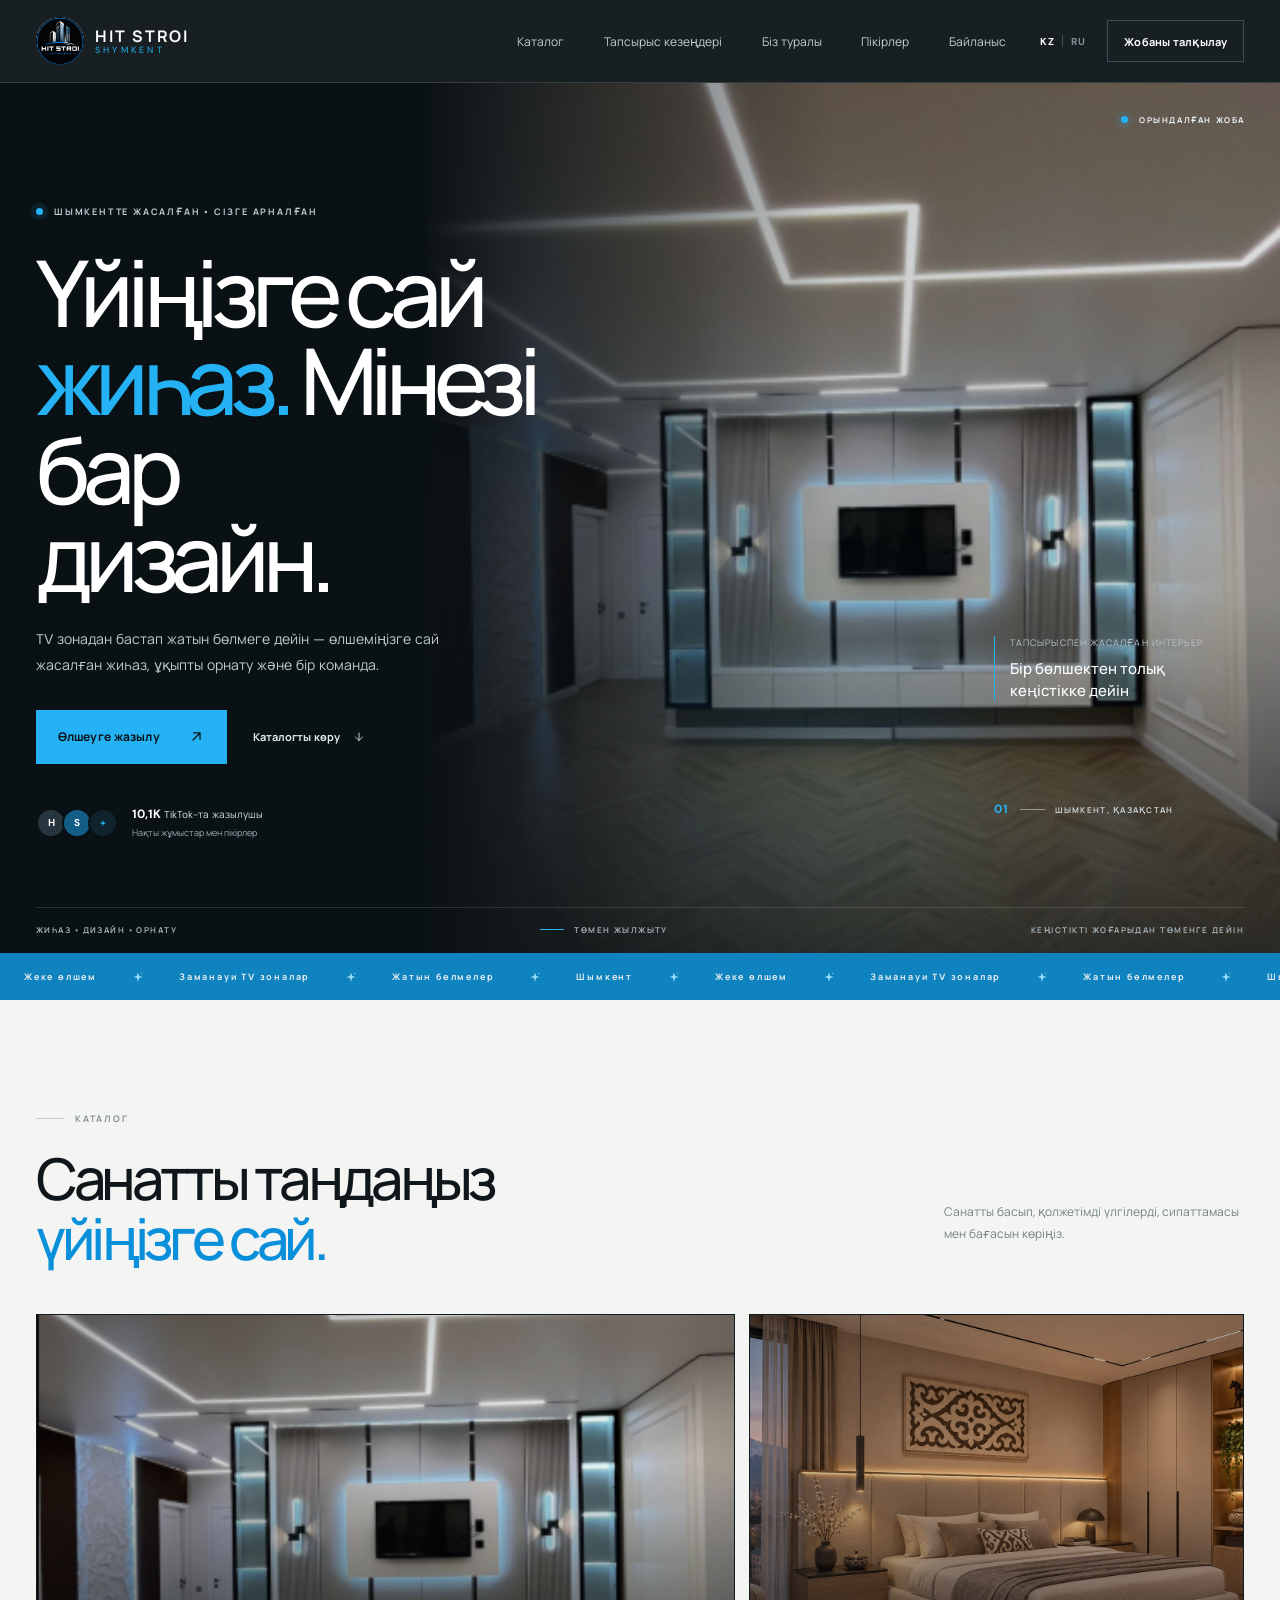
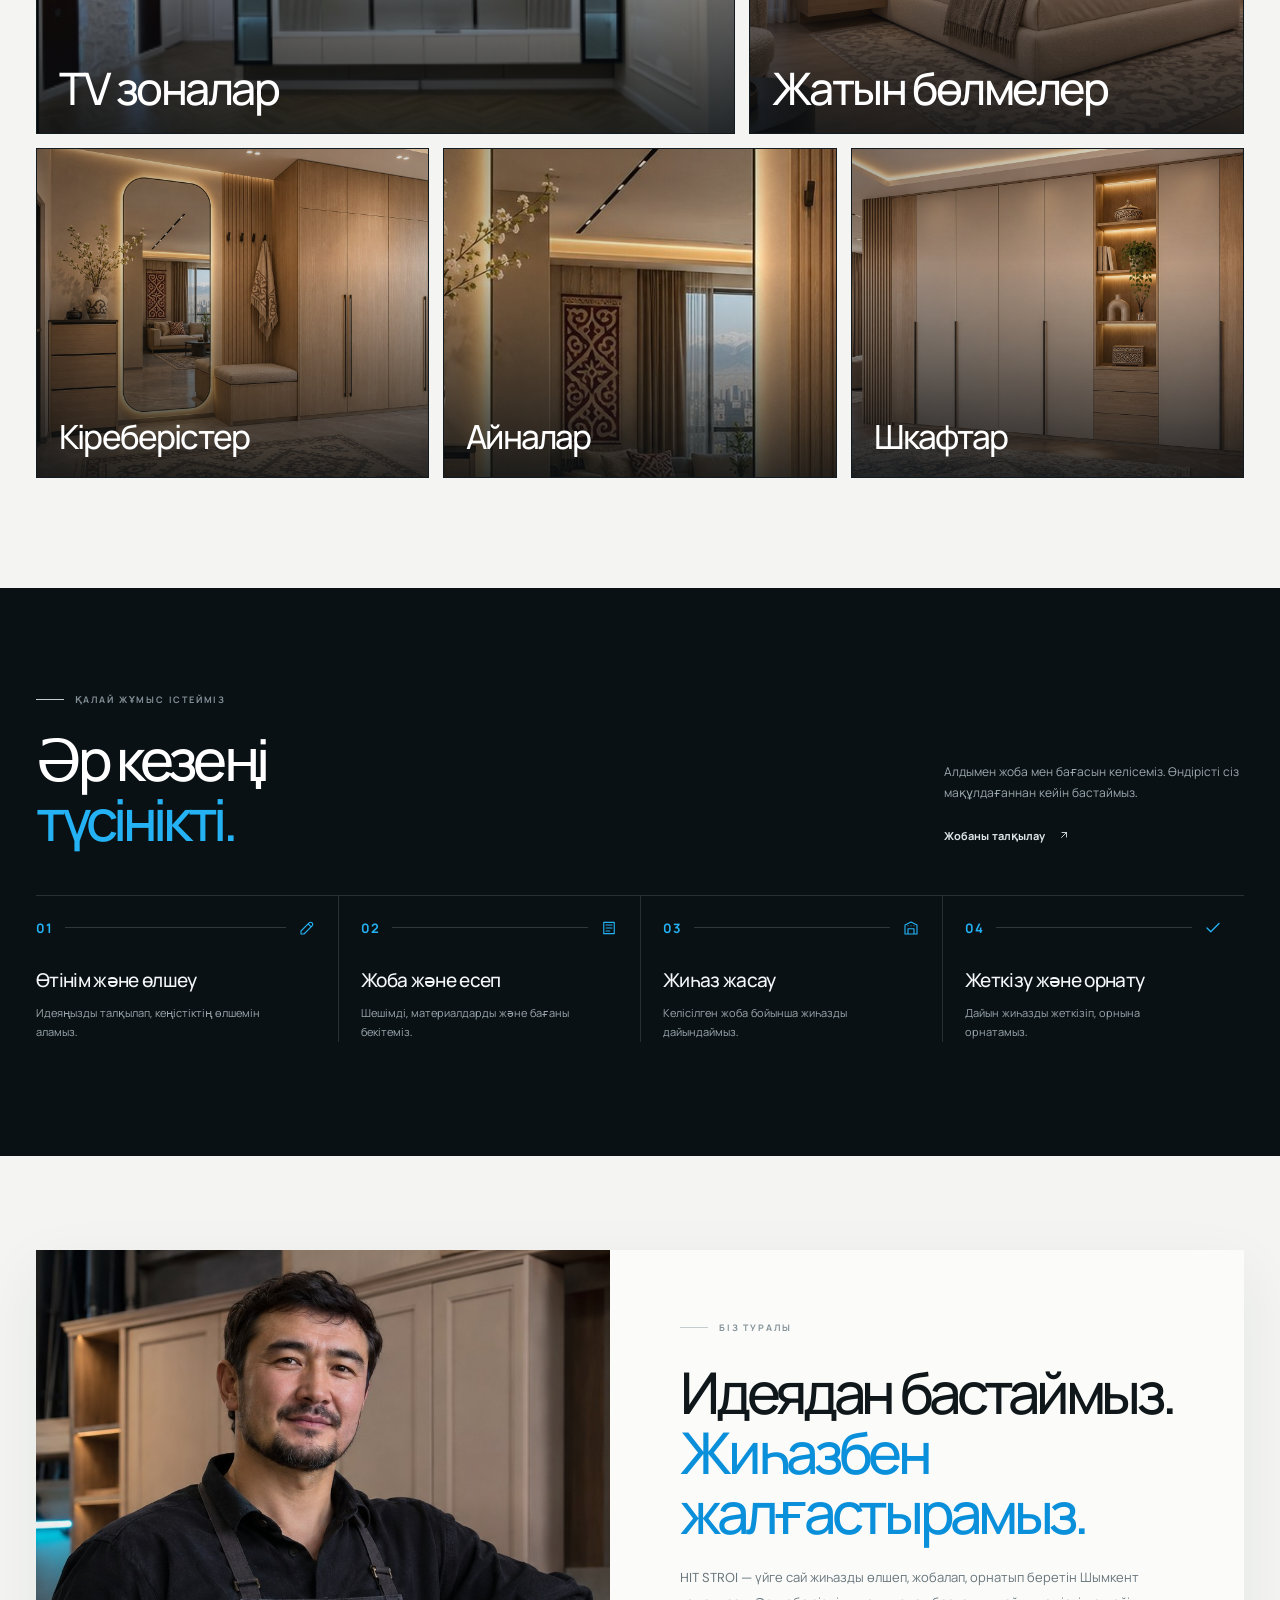
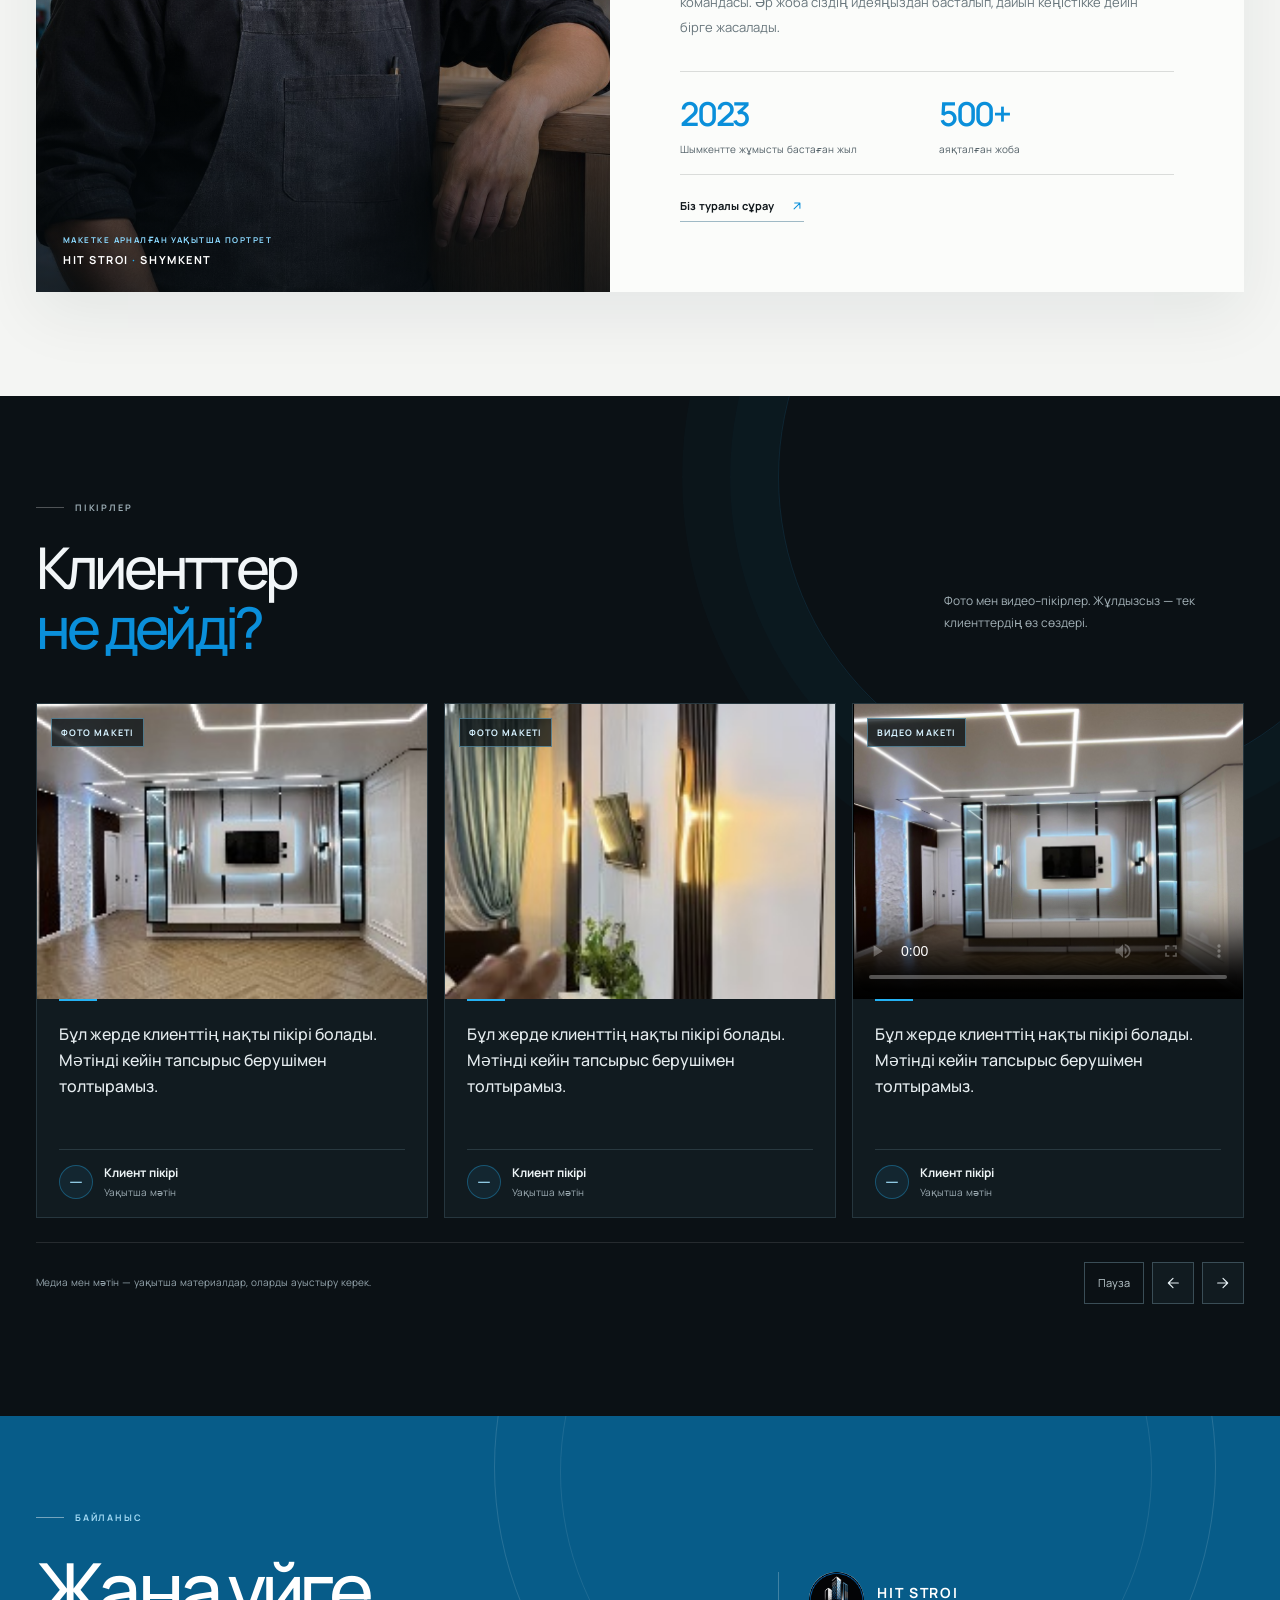
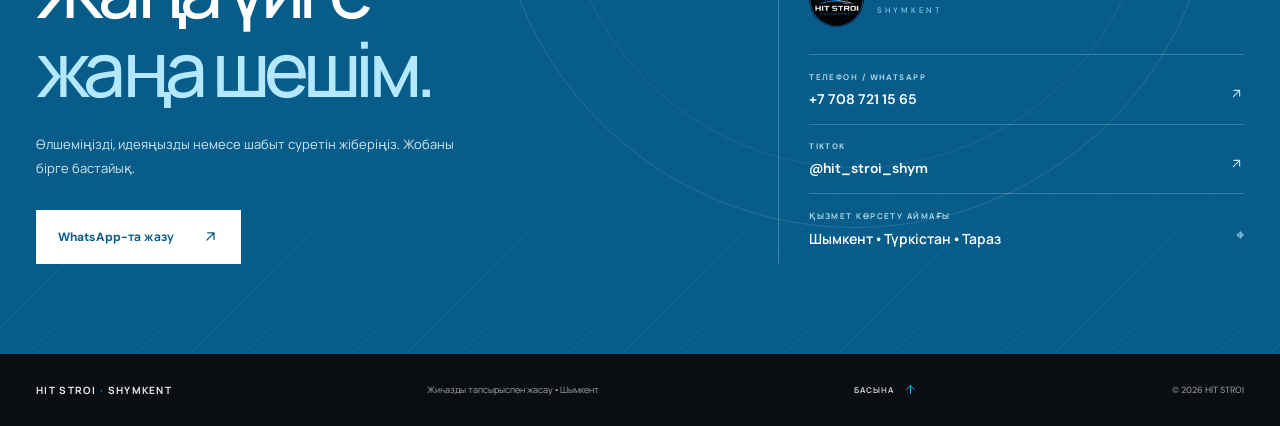
==== commit a7dcff62: "Add files via upload" ====
--- a/hit-stroi-shymkent/index.html
+++ b/hit-stroi-shymkent/index.html
@@ -218,7 +218,7 @@
 							Үйіңізге сай<br /><em>жиһаз.</em> Мінезі бар<br />дизайн.
 						</h1>
 						<p class="hero-lead" data-i18n="heroLead">
-							TV-аймақтан бастап жатын бөлмеге дейін — өлшеміңізге сай жасалған
+							TV зонадан бастап жатын бөлмеге дейін — өлшеміңізге сай жасалған
 							жиһаз, ұқыпты орнату және бір команда.
 						</p>
 						<div class="hero-buttons">
@@ -289,7 +289,7 @@
 				<div class="ticker-track" aria-hidden="true">
 					<span data-i18n="tickerOne">Жеке өлшем</span>
 					<svg class="icon-svg ticker-icon" aria-hidden="true" focusable="false"><use href="#icon-spark"></use></svg>
-					<span data-i18n="tickerTwo">Заманауи TV-аймақтар</span>
+					<span data-i18n="tickerTwo">Заманауи TV зоналар</span>
 					<svg class="icon-svg ticker-icon" aria-hidden="true" focusable="false"><use href="#icon-spark"></use></svg>
 					<span data-i18n="tickerThree">Жатын бөлмелер</span>
 					<svg class="icon-svg ticker-icon" aria-hidden="true" focusable="false"><use href="#icon-spark"></use></svg>
@@ -297,7 +297,7 @@
 					<svg class="icon-svg ticker-icon" aria-hidden="true" focusable="false"><use href="#icon-spark"></use></svg>
 					<span data-i18n="tickerOne">Жеке өлшем</span>
 					<svg class="icon-svg ticker-icon" aria-hidden="true" focusable="false"><use href="#icon-spark"></use></svg>
-					<span data-i18n="tickerTwo">Заманауи TV-аймақтар</span>
+					<span data-i18n="tickerTwo">Заманауи TV зоналар</span>
 					<svg class="icon-svg ticker-icon" aria-hidden="true" focusable="false"><use href="#icon-spark"></use></svg>
 					<span data-i18n="tickerThree">Жатын бөлмелер</span>
 					<svg class="icon-svg ticker-icon" aria-hidden="true" focusable="false"><use href="#icon-spark"></use></svg>
@@ -340,7 +340,7 @@
 						>
 							<img src="assets/images/hero-room.png" alt="" loading="lazy" />
 							<span class="category-copy"
-								><strong data-i18n="categoryTv">TV-аймақтар</strong></span
+								><strong data-i18n="categoryTv">TV зоналар</strong></span
 							>
 						</button>
 						<button
@@ -611,7 +611,7 @@
 									<div class="review-media">
 										<img
 											src="assets/images/media-wall-main.jpg"
-											alt="TV-аймақ жобасы, уақытша медиа"
+											alt="TV зона жобасы, уақытша медиа"
 											data-i18n-alt="reviewImageAltOne"
 											loading="lazy"
 										/><span
@@ -751,23 +751,13 @@
 				aria-labelledby="catalog-modal-title"
 			>
 				<div class="catalog-modal-inner">
-					<button
-						class="catalog-modal-close"
-						type="button"
-						data-i18n-aria="closeCatalog"
-						aria-label="Каталогты жабу"
-					>
-						<svg class="icon-svg" viewBox="0 0 24 24" aria-hidden="true" focusable="false">
-							<use href="#icon-close"></use>
-						</svg>
-					</button>
 					<div class="catalog-modal-header">
 						<div>
 							<div class="section-kicker">
 								<span>HIT STROI</span><span class="kicker-rule"></span
 								><span data-i18n="modalKicker">КАТАЛОГ МОДЕЛДЕРІ</span>
 							</div>
-							<h2 id="catalog-modal-title">TV-аймақтар</h2>
+							<h2 id="catalog-modal-title">TV зоналар</h2>
 						</div>
 						<div class="catalog-modal-header-actions">
 							<span
@@ -775,6 +765,16 @@
 								id="catalog-count"
 								aria-live="polite"
 							></span
+							><button
+								class="catalog-modal-close"
+								type="button"
+								data-i18n-aria="closeCatalog"
+								aria-label="Каталогты жабу"
+							>
+								<svg class="icon-svg" viewBox="0 0 24 24" aria-hidden="true" focusable="false">
+									<use href="#icon-close"></use>
+								</svg>
+							</button>
 						</div>
 					</div>
 					<div
--- a/hit-stroi-shymkent/assets/css/site.css
+++ b/hit-stroi-shymkent/assets/css/site.css
@@ -1132,8 +1132,8 @@
 .catalog-modal-close {
 	display: grid;
 	flex: 0 0 auto;
-	width: 44px;
-	height: 44px;
+	width: 40px;
+	height: 40px;
 	padding: 0;
 	place-items: center;
 	color: var(--ink);
@@ -1256,6 +1256,7 @@
 	font-weight: 700;
 }
 .product-detail[hidden],
+#catalog-products[hidden],
 .catalog-count[hidden],
 .catalog-note[hidden] {
 	display: none !important;
@@ -1359,6 +1360,34 @@
 	flex-direction: column;
 	align-items: flex-start;
 	padding: 10px 0;
+}
+.product-detail-close {
+	position: sticky;
+	z-index: 6;
+	top: 0;
+	align-self: flex-end;
+	display: grid;
+	width: 40px;
+	height: 40px;
+	flex: 0 0 auto;
+	margin-bottom: -40px;
+	padding: 0;
+	place-items: center;
+	color: #47565c;
+	border: 1px solid #dbe2e2;
+	border-radius: 8px;
+	background: rgba(248, 250, 249, 0.96);
+	box-shadow: 0 3px 12px rgba(6, 16, 21, 0.1);
+	cursor: pointer;
+	backdrop-filter: blur(8px);
+}
+.product-detail-close .icon-svg {
+	width: 17px;
+	height: 17px;
+}
+.product-detail-close:hover {
+	color: var(--ink);
+	background: #fff;
 }
 .product-detail-kicker {
 	margin: 0 0 13px;
@@ -2225,13 +2254,79 @@
 		max-height: 94vh;
 	}
 	.catalog-modal-inner {
+		position: relative;
 		padding: 14px 12px;
+	}
+	.catalog-modal-inner.is-product-open::before {
+		position: absolute;
+		z-index: 2;
+		top: 62px;
+		right: 0;
+		bottom: 0;
+		left: 0;
+		background: rgba(244, 245, 243, 0.12);
+		content: "";
+		pointer-events: none;
+		backdrop-filter: blur(3px);
+	}
+	.catalog-modal-inner.is-product-open .catalog-modal-header {
+		z-index: 3;
+	}
+	.catalog-modal-inner.is-product-open .product-card.is-open {
+		position: relative;
+		z-index: 3;
+		border-color: var(--blue);
+		transform: none;
+		box-shadow: 0 0 0 1px var(--blue);
+	}
+	.product-detail-sheet {
+		position: absolute;
+		z-index: 5;
+		right: 0;
+		bottom: 0;
+		left: 0;
+		display: flex;
+		width: 100%;
+		height: 75vh;
+		max-height: calc(100% - 56px);
+		min-height: 0;
+		flex-direction: column;
+		gap: 12px;
+		overflow-x: hidden;
+		overflow-y: auto;
+		padding: 12px 14px 18px;
+		border: 1px solid #dce1df;
+		border-radius: 12px 12px 0 0;
+		background: #f4f5f3;
+		box-shadow: 0 -16px 45px rgba(11, 23, 29, 0.16);
+		overscroll-behavior: contain;
+		scrollbar-gutter: stable;
+	}
+	.product-detail-sheet .product-detail-close {
+		position: sticky;
+		top: 0;
+		z-index: 6;
+		align-self: flex-end;
+		margin: 0 0 -2px;
+	}
+	.product-detail-sheet .product-detail-gallery,
+	.product-detail-sheet .product-detail-info {
+		width: 100%;
+		flex: 0 0 auto;
+	}
+	.product-detail-sheet .product-detail-main {
+		width: 100%;
+		max-height: 42vh;
+		aspect-ratio: 1;
+	}
+	.product-detail-sheet .product-detail-info {
+		padding: 0 0 8px;
 	}
 	.catalog-modal-header {
 		align-items: center;
 		gap: 9px;
 		margin-bottom: 0;
-		padding-bottom: 10px;
+		padding: 0 0 10px;
 	}
 	.catalog-modal-header h2 {
 		max-width: calc(100vw - 92px);
@@ -2314,6 +2409,11 @@
 	}
 	.product-detail-info {
 		padding: 0 0 8px;
+	}
+	.product-detail-close {
+		width: 38px;
+		height: 38px;
+		margin-bottom: -38px;
 	}
 	.product-detail-info h3 {
 		font-size: 29px;
@@ -2527,6 +2627,10 @@
 		border-color: #d1d7d8;
 		background: #eef2f1;
 	}
+	.product-detail-close:hover {
+		color: #47565c;
+		background: rgba(248, 250, 249, 0.96);
+	}
 	.contact-method:hover strong {
 		color: inherit;
 	}
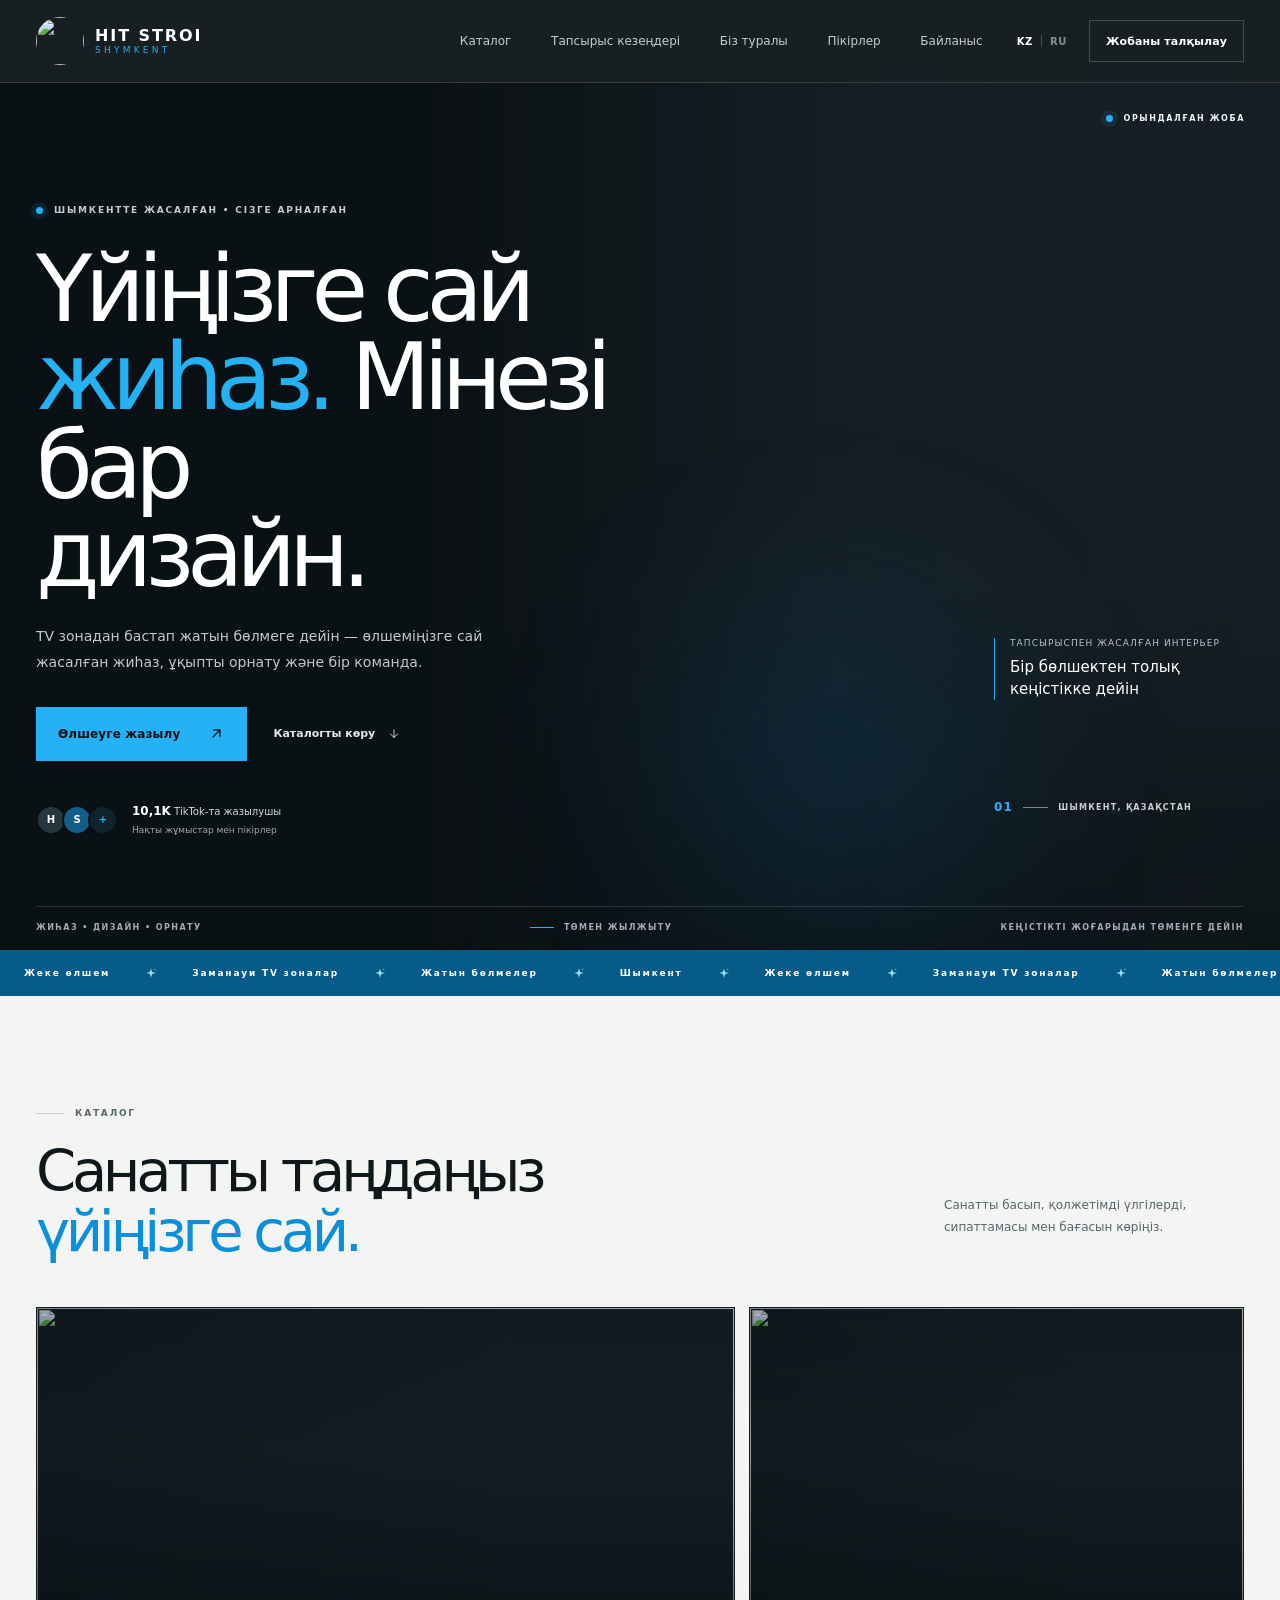
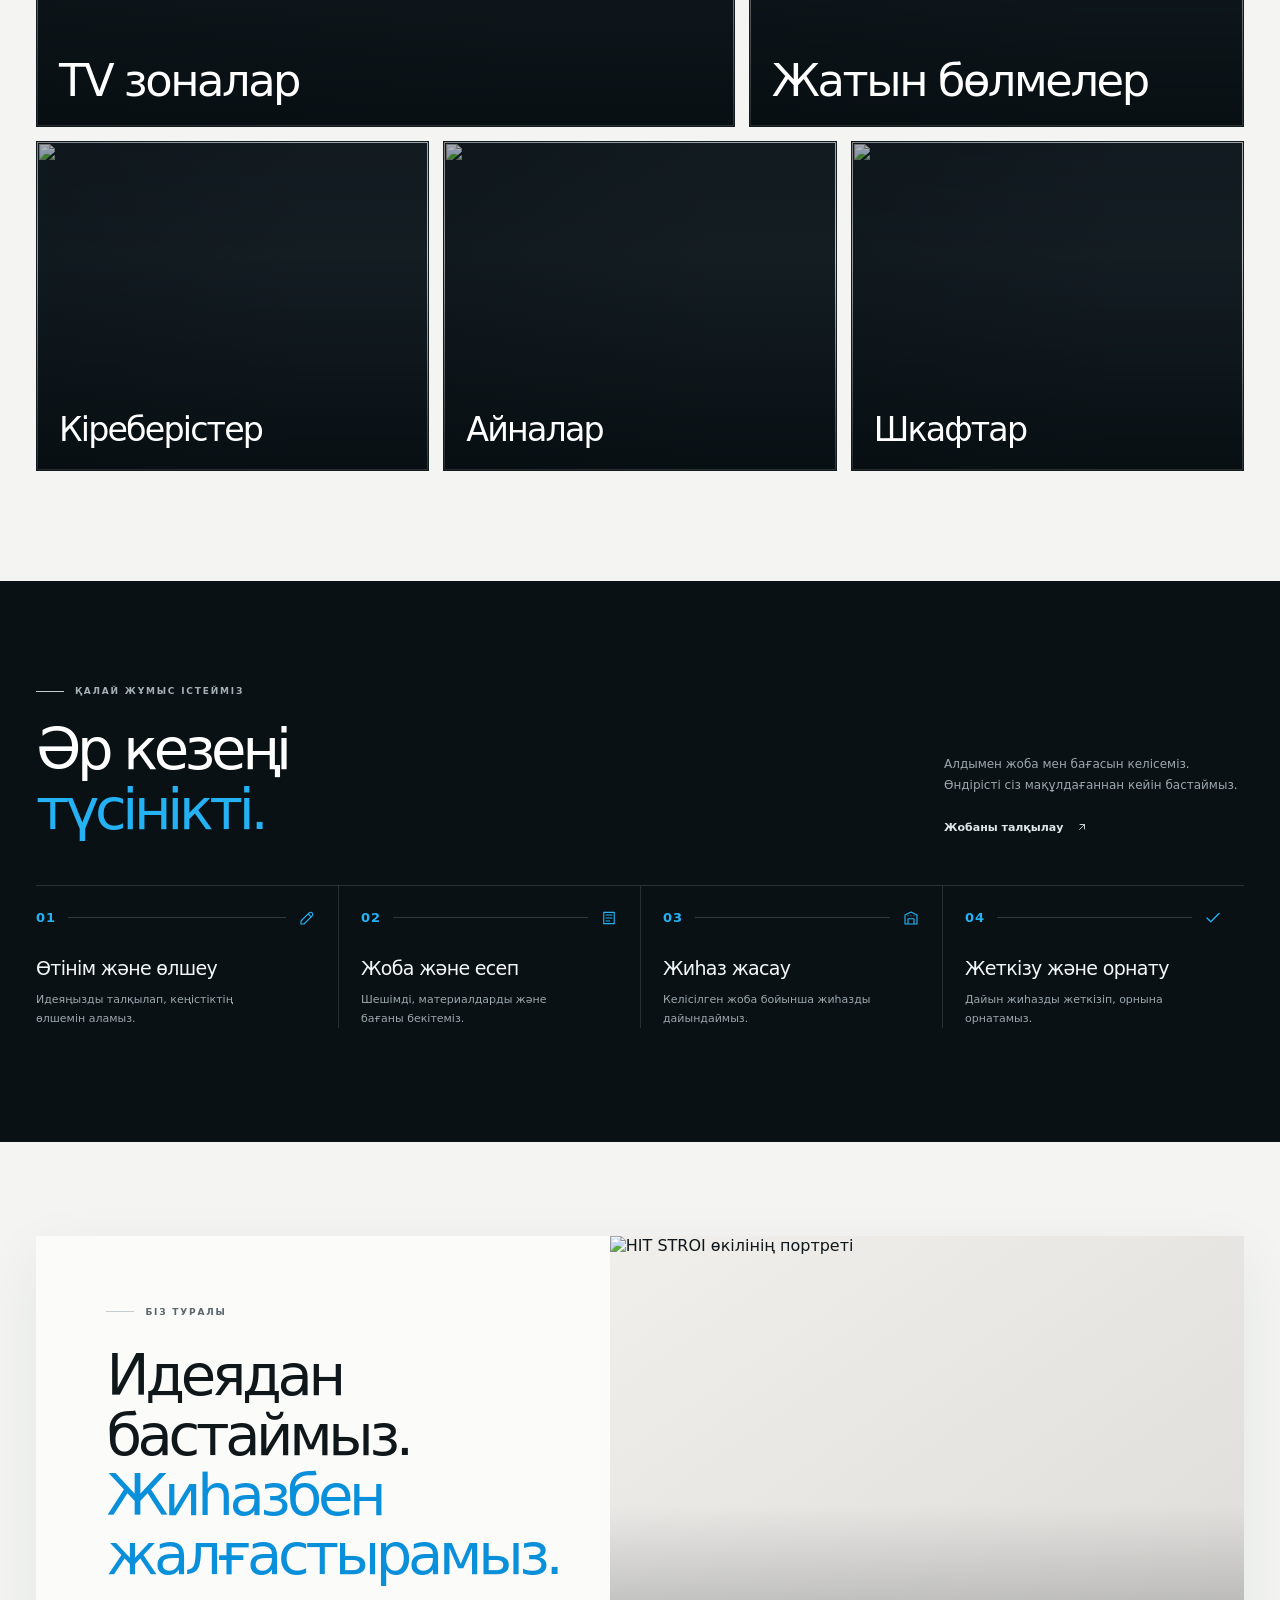
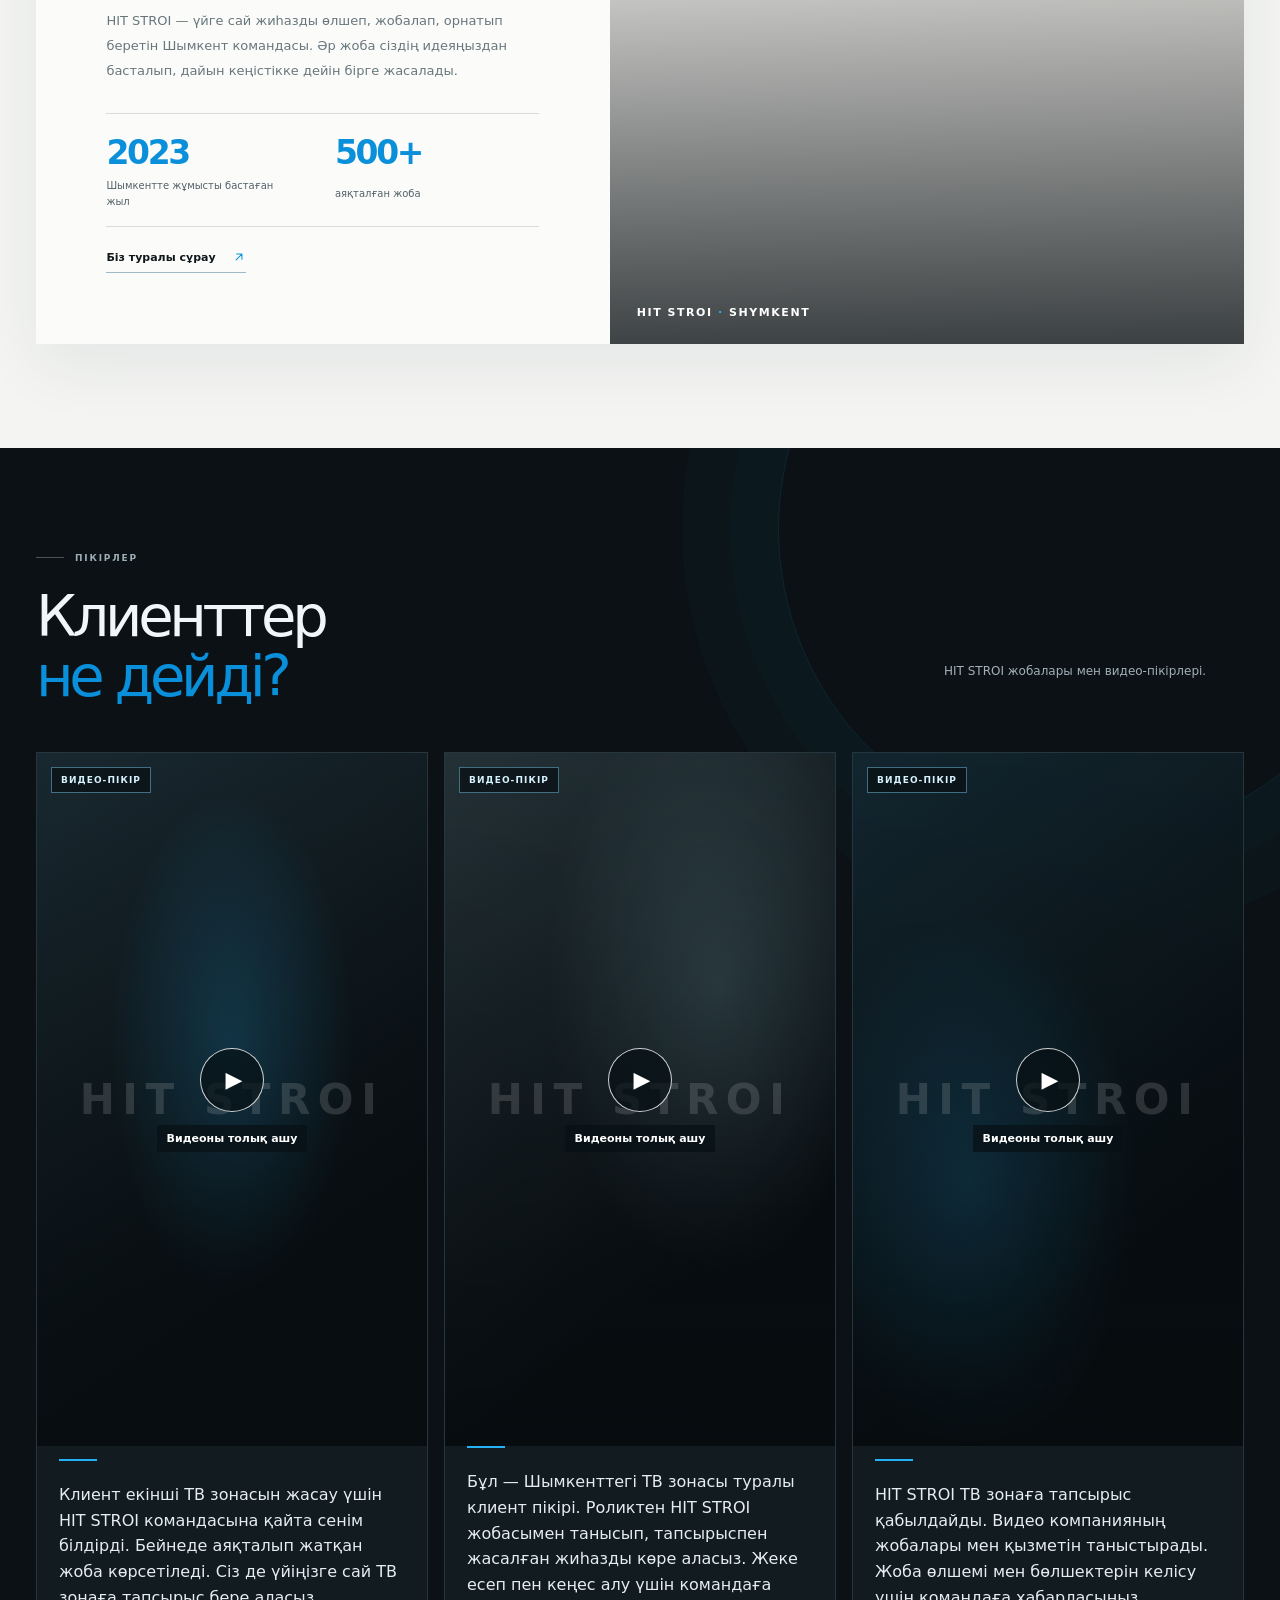
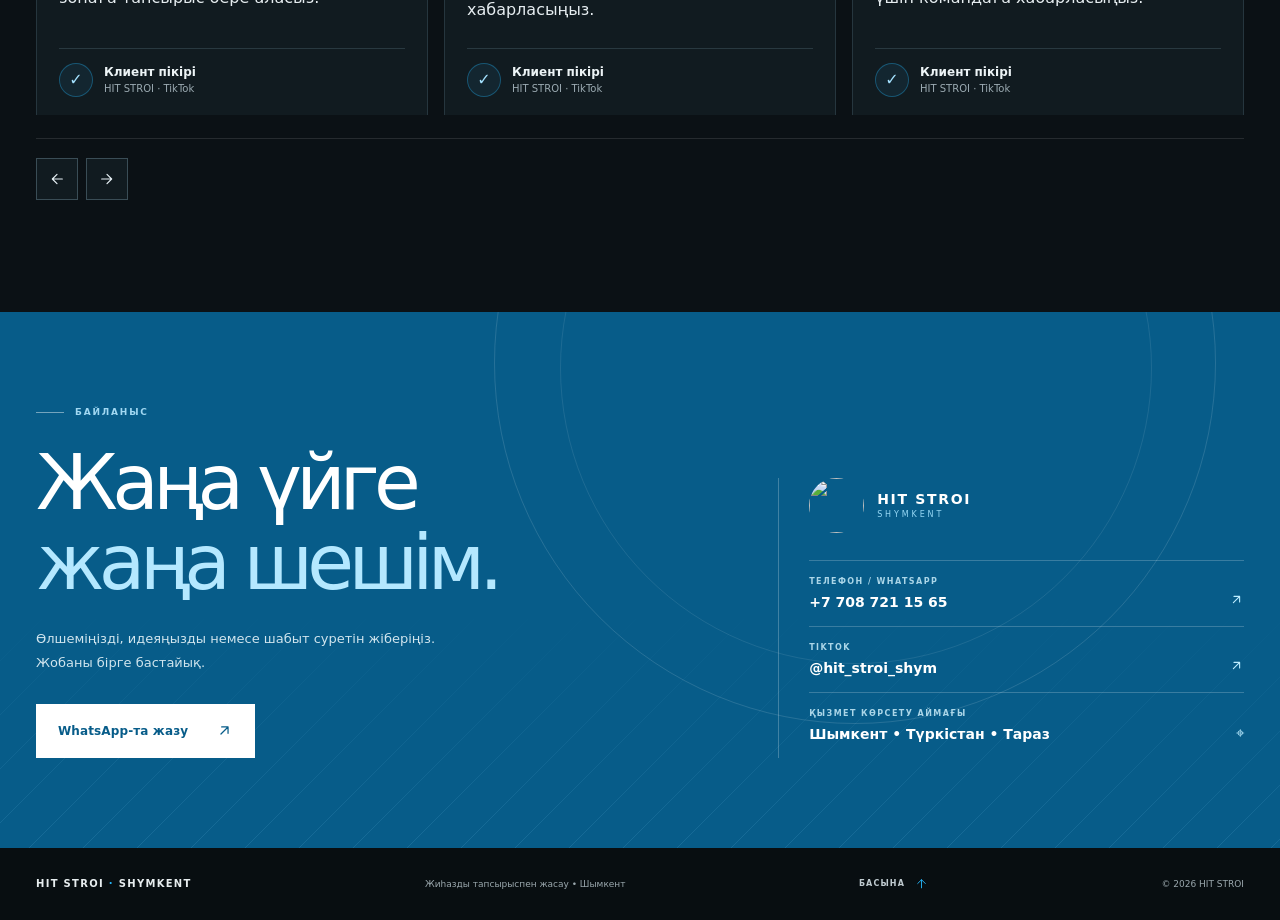
==== commit 9304fa27: "Add files via upload" ====
--- a/hit-stroi-shymkent/index.html
+++ b/hit-stroi-shymkent/index.html
@@ -1,5 +1,5 @@
 <!doctype html>
-<html lang="kk">
+<html lang="ru">
 	<head>
 		<meta charset="utf-8" />
 		<meta name="viewport" content="width=device-width, initial-scale=1" />
@@ -18,14 +18,14 @@
 			content="TV-зоны, спальные зоны, шкафы, прихожие и зеркала по вашим размерам."
 		/>
 		<title>HIT STROI — Мебель на заказ в Шымкенте</title>
-		<link rel="preconnect" href="https://fonts.googleapis.com" />
-		<link rel="preconnect" href="https://fonts.gstatic.com" crossorigin />
 		<link
-			href="https://fonts.googleapis.com/css2?family=DM+Sans:wght@400;500;600;700&family=Manrope:wght@400;500;600;700;800&display=swap"
-			rel="stylesheet"
+			rel="preload"
+			as="image"
+			href="assets/images/hero-room.webp"
+			fetchpriority="high"
 		/>
-		<link rel="icon" type="image/svg+xml" href="assets/images/hit-stroi-favicon.svg" />
-    <link rel="alternate icon" type="image/png" href="assets/images/hit-stroi-logo.png" />
+		<link rel="icon" href="favicon.ico?v=3" sizes="any" />
+		<link rel="icon" type="image/png" sizes="128x128" href="assets/images/hit-stroi-icon.png?v=3" />
 		<link rel="stylesheet" href="assets/css/site.css" />
 		<script type="application/ld+json">
 			{
@@ -128,11 +128,8 @@
 		<a class="skip-link" href="#main" data-i18n="skip">Негізгі мазмұнға өту</a>
 		<header class="site-header" id="top">
 			<div class="header-inner wrap">
-				<a class="brand" href="#top" aria-label="HIT STROI, главная">
-					<img
-						src="assets/images/hit-stroi-logo.png"
-						alt="HIT STROI SHYMKENT"
-					/>
+				<a class="brand" href="#top">
+					<img src="assets/images/hit-stroi-logo.webp" alt="" />
 					<span class="brand-copy"
 						><b>HIT STROI</b><small>SHYMKENT</small></span
 					>
@@ -176,6 +173,7 @@
 					<a
 						class="button button-small button-outline header-cta"
 						href="https://wa.me/77087211565"
+						data-site-whatsapp
 						target="_blank"
 						rel="noopener"
 						data-i18n="headerCta"
@@ -186,18 +184,20 @@
 		</header>
 
 		<main id="main">
-			<section class="hero hero-cinema section-dark" id="top">
+			<section class="hero hero-cinema section-dark">
 				<div class="hero-media" aria-hidden="true">
 					<video
 						class="hero-video"
-						autoplay
 						muted
 						loop
 						playsinline
-						preload="metadata"
-						poster="assets/images/hero-room.png"
-					>
-						<source src="assets/video/hero-room-sweep.mp4" type="video/mp4" />
+						preload="none"
+						poster="assets/images/hero-room.webp"
+					>
+						<source
+							data-src="assets/video/hero-room-sweep.mp4"
+							type="video/mp4"
+						/>
 					</video>
 					<div class="hero-video-shade"></div>
 					<div class="hero-video-label">
@@ -225,6 +225,7 @@
 							<a
 								class="button button-primary"
 								href="https://wa.me/77087211565"
+								data-site-whatsapp
 								target="_blank"
 								rel="noopener"
 								><span data-i18n="heroCta">Өлшеуге жазылу</span
@@ -288,19 +289,61 @@
 			<section class="ticker" aria-label="Қызметтер">
 				<div class="ticker-track" aria-hidden="true">
 					<span data-i18n="tickerOne">Жеке өлшем</span>
-					<svg class="icon-svg ticker-icon" aria-hidden="true" focusable="false"><use href="#icon-spark"></use></svg>
+					<svg
+						class="icon-svg ticker-icon"
+						aria-hidden="true"
+						focusable="false"
+					>
+						<use href="#icon-spark"></use>
+					</svg>
 					<span data-i18n="tickerTwo">Заманауи TV зоналар</span>
-					<svg class="icon-svg ticker-icon" aria-hidden="true" focusable="false"><use href="#icon-spark"></use></svg>
+					<svg
+						class="icon-svg ticker-icon"
+						aria-hidden="true"
+						focusable="false"
+					>
+						<use href="#icon-spark"></use>
+					</svg>
 					<span data-i18n="tickerThree">Жатын бөлмелер</span>
-					<svg class="icon-svg ticker-icon" aria-hidden="true" focusable="false"><use href="#icon-spark"></use></svg>
+					<svg
+						class="icon-svg ticker-icon"
+						aria-hidden="true"
+						focusable="false"
+					>
+						<use href="#icon-spark"></use>
+					</svg>
 					<span data-i18n="tickerFour">Шымкент</span>
-					<svg class="icon-svg ticker-icon" aria-hidden="true" focusable="false"><use href="#icon-spark"></use></svg>
+					<svg
+						class="icon-svg ticker-icon"
+						aria-hidden="true"
+						focusable="false"
+					>
+						<use href="#icon-spark"></use>
+					</svg>
 					<span data-i18n="tickerOne">Жеке өлшем</span>
-					<svg class="icon-svg ticker-icon" aria-hidden="true" focusable="false"><use href="#icon-spark"></use></svg>
+					<svg
+						class="icon-svg ticker-icon"
+						aria-hidden="true"
+						focusable="false"
+					>
+						<use href="#icon-spark"></use>
+					</svg>
 					<span data-i18n="tickerTwo">Заманауи TV зоналар</span>
-					<svg class="icon-svg ticker-icon" aria-hidden="true" focusable="false"><use href="#icon-spark"></use></svg>
+					<svg
+						class="icon-svg ticker-icon"
+						aria-hidden="true"
+						focusable="false"
+					>
+						<use href="#icon-spark"></use>
+					</svg>
 					<span data-i18n="tickerThree">Жатын бөлмелер</span>
-					<svg class="icon-svg ticker-icon" aria-hidden="true" focusable="false"><use href="#icon-spark"></use></svg>
+					<svg
+						class="icon-svg ticker-icon"
+						aria-hidden="true"
+						focusable="false"
+					>
+						<use href="#icon-spark"></use>
+					</svg>
 					<span data-i18n="tickerFour">Шымкент</span>
 				</div>
 			</section>
@@ -338,7 +381,7 @@
 							aria-controls="catalog-modal"
 							aria-pressed="false"
 						>
-							<img src="assets/images/hero-room.png" alt="" loading="lazy" />
+							<img src="assets/images/hero-room.webp" alt="" loading="lazy" />
 							<span class="category-copy"
 								><strong data-i18n="categoryTv">TV зоналар</strong></span
 							>
@@ -352,7 +395,7 @@
 							aria-pressed="false"
 						>
 							<img
-								src="assets/images/bedroom-concept.jpg"
+								src="assets/images/bedroom-concept.webp"
 								alt=""
 								loading="lazy"
 							/>
@@ -371,7 +414,7 @@
 							aria-pressed="false"
 						>
 							<img
-								src="assets/images/hallway-concept.jpg"
+								src="assets/images/hallway-concept.webp"
 								alt=""
 								loading="lazy"
 							/>
@@ -388,7 +431,7 @@
 							aria-pressed="false"
 						>
 							<img
-								src="assets/images/mirror-concept.jpg"
+								src="assets/images/mirror-concept.webp"
 								alt=""
 								loading="lazy"
 							/>
@@ -405,7 +448,7 @@
 							aria-pressed="false"
 						>
 							<img
-								src="assets/images/wardrobe-concept.jpg"
+								src="assets/images/wardrobe-concept.webp"
 								alt=""
 								loading="lazy"
 							/>
@@ -437,6 +480,7 @@
 							<a
 								class="text-link light-link"
 								href="https://wa.me/77087211565"
+								data-site-whatsapp
 								target="_blank"
 								rel="noopener"
 								><span data-i18n="processCta">Жобаны талқылау</span
@@ -535,15 +579,14 @@
 				<div class="wrap about-layout">
 					<div class="about-photo">
 						<img
-							src="assets/images/founder-placeholder.jpg"
-							alt="Временный образ основателя для макета"
+							src="assets/images/hit-stroi-author.webp"
+							alt="HIT STROI өкілінің портреті"
 							data-i18n-alt="aboutPhotoAlt"
 							loading="lazy"
 						/>
 						<div class="about-photo-shade"></div>
 						<div class="about-photo-mark">
-							<small data-i18n="aboutPhotoTag">ПОРТРЕТ ДЛЯ МАКЕТА</small
-							><strong>HIT STROI <span>·</span> SHYMKENT</strong>
+							<strong>HIT STROI <span>·</span> SHYMKENT</strong>
 						</div>
 					</div>
 					<div class="about-copy">
@@ -607,86 +650,106 @@
 					<div class="reviews-carousel" id="reviews-carousel">
 						<div class="reviews-viewport">
 							<div class="reviews-track">
-								<article class="review-card">
+								<article class="review-card review-card-tiktok">
 									<div class="review-media">
-										<img
-											src="assets/images/media-wall-main.jpg"
-											alt="TV зона жобасы, уақытша медиа"
-											data-i18n-alt="reviewImageAltOne"
-											loading="lazy"
-										/><span
-											class="review-media-tag"
-											data-i18n="reviewPhotoLabel"
-											>ФОТО МАКЕТІ</span
+										<div class="review-video-cover" aria-hidden="true">
+											<span class="review-cover-brand">HIT STROI</span>
+										</div>
+										<button
+											class="review-video-open"
+											type="button"
+											data-review-video-id="7655763520113462535"
+										>
+											<span class="review-video-play" aria-hidden="true"
+												>▶</span
+											>
+											<span data-i18n="reviewOpenVideo">Видеоны толық ашу</span>
+										</button>
+										<span class="review-media-tag" data-i18n="reviewVideoLabel"
+											>ВИДЕО-ПІКІР</span
 										>
 									</div>
 									<div class="review-content">
-										<blockquote data-i18n="reviewPlaceholder">
-											Бұл жерде клиенттің нақты пікірі болады. Мәтінді кейін
-											тапсырыс берушімен толтырамыз.
+										<blockquote data-i18n="reviewSummaryOne">
+											Клиент екінші ТВ зонасын жасау үшін HIT STROI командасына
+											қайта сенім білдірді. Бейнеде аяқталып жатқан жоба
+											көрсетіледі. Сіз де үйіңізге сай ТВ зонаға тапсырыс бере
+											аласыз.
 										</blockquote>
 										<div class="review-author">
-											<span class="review-avatar">—</span>
+											<span class="review-avatar">✓</span>
 											<div>
 												<strong data-i18n="reviewClient">Клиент пікірі</strong
-												><small data-i18n="reviewDraft">Уақытша мәтін</small>
+												><small>HIT STROI · TikTok</small>
 											</div>
 										</div>
 									</div>
 								</article>
-								<article class="review-card">
+								<article class="review-card review-card-tiktok">
 									<div class="review-media">
-										<img
-											src="assets/images/hallway-glass.jpg"
-											alt="Кіреберіс жобасы, уақытша медиа"
-											data-i18n-alt="reviewImageAltTwo"
-											loading="lazy"
-										/><span
-											class="review-media-tag"
-											data-i18n="reviewPhotoLabel"
-											>ФОТО МАКЕТІ</span
+										<div class="review-video-cover" aria-hidden="true">
+											<span class="review-cover-brand">HIT STROI</span>
+										</div>
+										<button
+											class="review-video-open"
+											type="button"
+											data-review-video-id="7608617789649128711"
+										>
+											<span class="review-video-play" aria-hidden="true"
+												>▶</span
+											>
+											<span data-i18n="reviewOpenVideo">Видеоны толық ашу</span>
+										</button>
+										<span class="review-media-tag" data-i18n="reviewVideoLabel"
+											>ВИДЕО-ПІКІР</span
 										>
 									</div>
 									<div class="review-content">
-										<blockquote data-i18n="reviewPlaceholder">
-											Бұл жерде клиенттің нақты пікірі болады. Мәтінді кейін
-											тапсырыс берушімен толтырамыз.
+										<blockquote data-i18n="reviewSummaryTwo">
+											Бұл — Шымкенттегі ТВ зонасы туралы клиент пікірі. Роликтен
+											HIT STROI жобасымен танысып, тапсырыспен жасалған жиһазды
+											көре аласыз. Жеке есеп пен кеңес алу үшін командаға
+											хабарласыңыз.
 										</blockquote>
 										<div class="review-author">
-											<span class="review-avatar">—</span>
+											<span class="review-avatar">✓</span>
 											<div>
 												<strong data-i18n="reviewClient">Клиент пікірі</strong
-												><small data-i18n="reviewDraft">Уақытша мәтін</small>
+												><small>HIT STROI · TikTok</small>
 											</div>
 										</div>
 									</div>
 								</article>
-								<article class="review-card review-card-video">
+								<article class="review-card review-card-tiktok">
 									<div class="review-media">
-										<video
-											controls
-											playsinline
-											preload="metadata"
-											poster="assets/images/hero-room.png"
+										<div class="review-video-cover" aria-hidden="true">
+											<span class="review-cover-brand">HIT STROI</span>
+										</div>
+										<button
+											class="review-video-open"
+											type="button"
+											data-review-video-id="7600109253088595218"
 										>
-											<source
-												src="assets/video/hero-room-sweep.mp4"
-												type="video/mp4"
-											/></video
-										><span class="review-media-tag" data-i18n="reviewVideoLabel"
-											>ВИДЕО МАКЕТІ</span
+											<span class="review-video-play" aria-hidden="true"
+												>▶</span
+											>
+											<span data-i18n="reviewOpenVideo">Видеоны толық ашу</span>
+										</button>
+										<span class="review-media-tag" data-i18n="reviewVideoLabel"
+											>ВИДЕО-ПІКІР</span
 										>
 									</div>
 									<div class="review-content">
-										<blockquote data-i18n="reviewPlaceholder">
-											Бұл жерде клиенттің нақты пікірі болады. Мәтінді кейін
-											тапсырыс берушімен толтырамыз.
+										<blockquote data-i18n="reviewSummaryThree">
+											HIT STROI ТВ зонаға тапсырыс қабылдайды. Видео компанияның
+											жобалары мен қызметін таныстырады. Жоба өлшемі мен
+											бөлшектерін келісу үшін командаға хабарласыңыз.
 										</blockquote>
 										<div class="review-author">
-											<span class="review-avatar">—</span>
+											<span class="review-avatar">✓</span>
 											<div>
 												<strong data-i18n="reviewClient">Клиент пікірі</strong
-												><small data-i18n="reviewDraft">Уақытша мәтін</small>
+												><small>HIT STROI · TikTok</small>
 											</div>
 										</div>
 									</div>
@@ -694,19 +757,7 @@
 							</div>
 						</div>
 						<div class="reviews-controls">
-							<p data-i18n="reviewsDraftNote">
-								Медиа мен мәтін — уақытша материалдар, оларды ауыстыру керек.
-							</p>
 							<div class="reviews-actions">
-								<button
-									class="reviews-autoplay"
-									type="button"
-									aria-pressed="false"
-									data-i18n-aria="reviewsPause"
-									data-i18n="reviewsPause"
-								>
-									Пауза
-								</button>
 								<button
 									class="reviews-arrow"
 									type="button"
@@ -746,6 +797,26 @@
 			</section>
 
 			<dialog
+				class="review-video-dialog"
+				id="review-video-dialog"
+				data-i18n-aria="reviewVideoDialogAria"
+				aria-label="Видео-пікірді толық экранда қарау"
+			>
+				<button
+					class="review-video-dialog-close"
+					type="button"
+					data-i18n-aria="reviewVideoClose"
+					aria-label="Видео-пікірді жабу"
+				>
+					×
+				</button>
+				<div
+					class="review-video-dialog-frame"
+					id="review-video-dialog-frame"
+				></div>
+			</dialog>
+
+			<dialog
 				class="catalog-modal"
 				id="catalog-modal"
 				aria-labelledby="catalog-modal-title"
@@ -771,7 +842,12 @@
 								data-i18n-aria="closeCatalog"
 								aria-label="Каталогты жабу"
 							>
-								<svg class="icon-svg" viewBox="0 0 24 24" aria-hidden="true" focusable="false">
+								<svg
+									class="icon-svg"
+									viewBox="0 0 24 24"
+									aria-hidden="true"
+									focusable="false"
+								>
 									<use href="#icon-close"></use>
 								</svg>
 							</button>
@@ -784,8 +860,15 @@
 					></div>
 					<div class="product-detail" id="product-detail" hidden></div>
 					<div class="catalog-note">
-						<button class="catalog-note-close" type="button" data-i18n-aria="catalogNoteClose" aria-label="Ескертуді жасыру">
-							<svg class="icon-svg" aria-hidden="true" focusable="false"><use href="#icon-close"></use></svg>
+						<button
+							class="catalog-note-close"
+							type="button"
+							data-i18n-aria="catalogNoteClose"
+							aria-label="Ескертуді жасыру"
+						>
+							<svg class="icon-svg" aria-hidden="true" focusable="false">
+								<use href="#icon-close"></use>
+							</svg>
 						</button>
 						<svg
 							class="icon-svg note-star"
@@ -797,7 +880,11 @@
 						<p data-i18n="catalogNote">
 							Баға өлшем мен материалға қарай нақтыланады.
 						</p>
-						<a href="https://wa.me/77087211565" target="_blank" rel="noopener"
+						<a
+							href="https://wa.me/77087211565"
+							data-site-whatsapp
+							target="_blank"
+							rel="noopener"
 							><span data-i18n="catalogAsk">Бағасын сұрау</span
 							><svg
 								class="icon-svg"
@@ -809,6 +896,50 @@
 						></a>
 					</div>
 				</div>
+			</dialog>
+
+			<dialog
+				class="photo-viewer"
+				id="photo-viewer"
+				data-i18n-aria="photoViewer"
+				aria-label="Фотоны толық экранда қарау"
+			>
+				<button
+					class="photo-viewer-close"
+					type="button"
+					data-i18n-aria="photoClose"
+					aria-label="Жабу"
+				>
+					<svg class="icon-svg" aria-hidden="true" focusable="false">
+						<use href="#icon-close"></use>
+					</svg>
+				</button>
+				<button
+					class="photo-viewer-nav photo-viewer-prev"
+					type="button"
+					data-photo-prev
+					data-i18n-aria="photoPrev"
+					aria-label="Алдыңғы фото"
+				>
+					<svg class="icon-svg" aria-hidden="true" focusable="false">
+						<use href="#arrow-left"></use>
+					</svg>
+				</button>
+				<div class="photo-viewer-stage">
+					<img id="photo-viewer-image" alt="" draggable="false" />
+					<span class="photo-viewer-count" id="photo-viewer-count"></span>
+				</div>
+				<button
+					class="photo-viewer-nav photo-viewer-next"
+					type="button"
+					data-photo-next
+					data-i18n-aria="photoNext"
+					aria-label="Келесі фото"
+				>
+					<svg class="icon-svg" aria-hidden="true" focusable="false">
+						<use href="#arrow-right"></use>
+					</svg>
+				</button>
 			</dialog>
 
 			<section class="contact-section" id="contacts">
@@ -829,6 +960,7 @@
 						<a
 							class="button button-light"
 							href="https://wa.me/77087211565"
+							data-site-whatsapp
 							target="_blank"
 							rel="noopener"
 							><span data-i18n="contactCta">WhatsApp-та жазу</span
@@ -843,7 +975,7 @@
 					</div>
 					<div class="contact-side">
 						<div class="contact-brand">
-							<img src="assets/images/hit-stroi-logo.png" alt="" />
+							<img src="assets/images/hit-stroi-logo.webp" alt="" />
 							<div><b>HIT STROI</b><span>SHYMKENT</span></div>
 						</div>
 						<a class="contact-method" href="tel:+77087211565"
--- a/hit-stroi-shymkent/assets/css/site.css
+++ b/hit-stroi-shymkent/assets/css/site.css
@@ -1,2655 +1 @@
-:root {
-	--ink: #10171b;
-	--night: #0a1115;
-	--night-2: #10191e;
-	--paper: #f4f5f3;
-	--white: #fff;
-	--muted: #89969d;
-	--line-dark: rgba(255, 255, 255, 0.13);
-	--line-light: rgba(16, 23, 27, 0.14);
-	--blue: #0a8fda;
-	--blue-bright: #24b2f4;
-	--max: 1240px;
-	--font: "DM Sans", "Manrope", Arial, sans-serif;
-	--display: "Manrope", "DM Sans", Arial, sans-serif;
-}
-
-* {
-	box-sizing: border-box;
-}
-html {
-	scroll-behavior: smooth;
-	scroll-padding-top: 90px;
-}
-body {
-	margin: 0;
-	color: var(--ink);
-	background: var(--paper);
-	font-family: var(--font);
-	-webkit-font-smoothing: antialiased;
-}
-body.menu-open,
-html.catalog-open,
-body.catalog-open {
-	overflow: hidden;
-}
-img {
-	display: block;
-	max-width: 100%;
-}
-a {
-	color: inherit;
-	text-decoration: none;
-}
-button {
-	font: inherit;
-}
-.wrap {
-	width: min(var(--max), calc(100% - 72px));
-	margin-inline: auto;
-}
-.section-dark {
-	color: var(--white);
-	background: var(--night);
-}
-.section-light {
-	color: var(--ink);
-	background: var(--paper);
-}
-.skip-link {
-	position: absolute;
-	z-index: 100;
-	top: -60px;
-	left: 20px;
-	padding: 12px 18px;
-	color: #fff;
-	background: var(--blue);
-}
-.skip-link:focus {
-	top: 12px;
-}
-
-/* Header */
-.site-header {
-	position: sticky;
-	z-index: 20;
-	top: 0;
-	color: var(--white);
-	background: rgba(10, 17, 21, 0.94);
-	border-bottom: 1px solid var(--line-dark);
-	backdrop-filter: blur(16px);
-}
-.header-inner {
-	min-height: 82px;
-	display: flex;
-	align-items: center;
-	justify-content: space-between;
-	gap: 34px;
-}
-.brand {
-	display: inline-flex;
-	align-items: center;
-	gap: 11px;
-	min-width: 205px;
-}
-.brand img {
-	width: 48px;
-	height: 48px;
-	border-radius: 50%;
-	object-fit: cover;
-}
-.brand-copy {
-	display: grid;
-	gap: 2px;
-	line-height: 1;
-}
-.brand-copy b {
-	font-family: var(--display);
-	font-size: 16px;
-	letter-spacing: 0.12em;
-}
-.brand-copy small {
-	color: var(--blue-bright);
-	font-size: 9px;
-	letter-spacing: 0.36em;
-}
-.main-nav {
-	display: flex;
-	align-items: center;
-	gap: clamp(22px, 3.1vw, 44px);
-	margin-left: auto;
-}
-.main-nav a {
-	position: relative;
-	padding: 8px 0;
-	color: #c4cdd1;
-	font-size: 12px;
-	transition: color 0.2s ease;
-}
-.main-nav a::after {
-	position: absolute;
-	right: 100%;
-	bottom: 0;
-	left: 0;
-	height: 1px;
-	content: "";
-	background: var(--blue-bright);
-	transition: right 0.22s ease;
-}
-.main-nav a:hover {
-	color: var(--white);
-}
-.main-nav a:hover::after {
-	right: 0;
-}
-.header-actions {
-	display: flex;
-	align-items: center;
-	gap: 22px;
-}
-.language-switch {
-	display: flex;
-	align-items: center;
-	gap: 8px;
-	color: #68767e;
-}
-.language-switch > span {
-	width: 1px;
-	height: 12px;
-	background: #435057;
-}
-.lang-button {
-	padding: 4px 0;
-	color: #839098;
-	border: 0;
-	background: none;
-	cursor: pointer;
-	font-size: 10px;
-	font-weight: 700;
-	letter-spacing: 0.06em;
-}
-.lang-button:hover,
-.lang-button.is-active {
-	color: var(--white);
-}
-.button {
-	display: inline-flex;
-	align-items: center;
-	justify-content: center;
-	gap: 28px;
-	min-height: 54px;
-	padding: 0 22px;
-	font-size: 12px;
-	font-weight: 700;
-	letter-spacing: 0.01em;
-	transition:
-		background 0.2s ease,
-		color 0.2s ease,
-		transform 0.2s ease;
-}
-.button:hover {
-	transform: translateY(-2px);
-}
-.button-small {
-	min-height: 42px;
-	padding: 0 16px;
-	font-size: 11px;
-}
-.button-outline {
-	color: var(--white);
-	border: 1px solid #3a4c56;
-}
-.button-outline:hover {
-	border-color: var(--blue-bright);
-	background: rgba(10, 143, 218, 0.12);
-}
-.svg-sprite {
-	position: absolute;
-	width: 0;
-	height: 0;
-	overflow: hidden;
-}
-.icon-svg {
-	display: block;
-	flex: 0 0 auto;
-	width: 16px;
-	height: 16px;
-	overflow: visible;
-	fill: none;
-	stroke: currentColor;
-}
-.icon-down {
-	width: 12px;
-	height: 12px;
-}
-.button-primary {
-	color: #071117;
-	background: var(--blue-bright);
-}
-.button-primary:hover {
-	background: #71cef8;
-}
-.button-arrow {
-	width: 17px;
-	height: 17px;
-}
-.menu-toggle {
-	display: none;
-}
-
-/* Cinematic hero */
-.hero-cinema {
-	position: relative;
-	isolation: isolate;
-	min-height: clamp(680px, calc(100vh - 82px), 820px);
-	overflow: hidden;
-	padding: 0;
-}
-.hero-media {
-	position: absolute;
-	z-index: -1;
-	top: 0;
-	right: 0;
-	bottom: 0;
-	width: min(67%, 1040px);
-	overflow: hidden;
-	background: #182127;
-}
-.hero-video {
-	width: 100%;
-	height: 100%;
-	object-fit: cover;
-	object-position: center;
-}
-.hero-video-shade {
-	position: absolute;
-	inset: 0;
-	background:
-		linear-gradient(
-			90deg,
-			var(--night) 0%,
-			rgba(10, 17, 21, 0.82) 10%,
-			rgba(10, 17, 21, 0.2) 48%,
-			rgba(10, 17, 21, 0.14) 100%
-		),
-		linear-gradient(0deg, rgba(10, 17, 21, 0.72), transparent 42%);
-}
-.hero-video-label {
-	position: absolute;
-	top: 31px;
-	right: 35px;
-	display: flex;
-	align-items: center;
-	gap: 11px;
-	color: #edf5f8;
-	font-size: 8px;
-	font-weight: 700;
-	letter-spacing: 0.2em;
-}
-.hero-glow {
-	position: absolute;
-	z-index: 0;
-	right: 22%;
-	bottom: 3%;
-	width: 330px;
-	height: 330px;
-	border-radius: 50%;
-	background: rgba(0, 120, 188, 0.14);
-	filter: blur(90px);
-	pointer-events: none;
-}
-.hero-grid {
-	position: relative;
-	z-index: 1;
-	display: grid;
-	grid-template-columns: minmax(0, 1.08fr) minmax(230px, 0.62fr);
-	align-items: end;
-	gap: clamp(35px, 6vw, 90px);
-	min-height: clamp(680px, calc(100vh - 82px), 820px);
-	padding: 122px 0 112px;
-}
-.hero-copy {
-	max-width: 630px;
-	padding: 0;
-}
-.eyebrow,
-.section-kicker {
-	display: flex;
-	align-items: center;
-	gap: 11px;
-	color: #75848b;
-	font-size: 9px;
-	font-weight: 700;
-	letter-spacing: 0.2em;
-}
-.eyebrow {
-	margin: 0 0 30px;
-	color: #c0ccd2;
-}
-.eyebrow-dot {
-	width: 7px;
-	height: 7px;
-	border-radius: 50%;
-	background: var(--blue-bright);
-	box-shadow: 0 0 0 5px rgba(36, 178, 244, 0.1);
-}
-h1,
-h2,
-h3,
-p {
-	margin-top: 0;
-}
-.hero h1 {
-	max-width: 690px;
-	margin: 0 0 25px;
-	font-family: var(--display);
-	font-size: clamp(56px, 7.2vw, 96px);
-	font-weight: 500;
-	letter-spacing: -0.078em;
-	line-height: 0.96;
-}
-.hero h1 em,
-h2 em {
-	color: var(--blue-bright);
-	font-style: normal;
-}
-.hero-lead {
-	max-width: 448px;
-	margin: 0;
-	color: #c0c9ce;
-	font-size: 14px;
-	line-height: 1.85;
-}
-.hero-buttons {
-	display: flex;
-	align-items: center;
-	gap: 26px;
-	margin-top: 31px;
-}
-.text-link {
-	display: inline-flex;
-	align-items: center;
-	gap: 13px;
-	color: var(--ink);
-	font-size: 11px;
-	font-weight: 700;
-}
-.text-link > .icon-svg {
-	width: 12px;
-	height: 12px;
-	transition: transform 0.2s ease;
-}
-.text-link:hover > .icon-svg {
-	transform: translate(3px, -2px);
-}
-.text-link:hover > .icon-down {
-	transform: translateY(3px);
-}
-.hero .text-link {
-	color: #e0e8eb;
-}
-.hero-proof {
-	display: flex;
-	align-items: center;
-	gap: 14px;
-	margin-top: 40px;
-}
-.proof-avatars {
-	display: flex;
-	padding-left: 4px;
-}
-.proof-avatars span {
-	display: grid;
-	width: 30px;
-	height: 30px;
-	margin-left: -4px;
-	place-items: center;
-	color: var(--white);
-	border: 2px solid var(--night);
-	border-radius: 50%;
-	background: #27363e;
-	font-size: 10px;
-	font-weight: 700;
-}
-.proof-avatars span:nth-child(2) {
-	background: #125e87;
-}
-.proof-avatars span:nth-child(3) {
-	color: var(--blue-bright);
-	background: #10232c;
-}
-.hero-proof p {
-	margin: 0;
-	color: #d0d9dd;
-	font-size: 10px;
-	line-height: 1.7;
-}
-.hero-proof strong {
-	color: var(--white);
-	font-size: 12px;
-}
-.hero-proof small {
-	color: #9baab1;
-	font-size: 9px;
-}
-.hero-aside {
-	display: grid;
-	justify-self: end;
-	gap: 100px;
-	width: min(100%, 250px);
-	margin-bottom: 24px;
-	color: #fff;
-}
-.hero-aside-note {
-	display: grid;
-	gap: 9px;
-	padding-left: 15px;
-	border-left: 1px solid var(--blue-bright);
-}
-.hero-aside-note small {
-	color: #b7c4c9;
-	font-size: 9px;
-	letter-spacing: 0.12em;
-	text-transform: uppercase;
-}
-.hero-aside-note strong {
-	max-width: 210px;
-	font-family: var(--display);
-	font-size: 15px;
-	font-weight: 500;
-	line-height: 1.45;
-}
-.hero-aside-index {
-	display: flex;
-	align-items: center;
-	gap: 10px;
-	color: #c6d0d5;
-	font-size: 8px;
-	font-weight: 700;
-	letter-spacing: 0.16em;
-}
-.hero-aside-index span:first-child {
-	color: var(--blue-bright);
-	font-size: 12px;
-}
-.hero-aside-index i {
-	width: 25px;
-	height: 1px;
-	background: rgba(255, 255, 255, 0.45);
-}
-.hero-bottom {
-	position: absolute;
-	z-index: 1;
-	right: 0;
-	bottom: 0;
-	left: 0;
-	display: flex;
-	justify-content: space-between;
-	padding: 16px 0 18px;
-	color: #a0adb3;
-	border-top: 1px solid var(--line-dark);
-	font-size: 8px;
-	font-weight: 700;
-	letter-spacing: 0.18em;
-}
-.scroll-indicator {
-	display: inline-flex;
-	align-items: center;
-	gap: 10px;
-}
-.scroll-indicator > span:first-child {
-	width: 24px;
-	height: 1px;
-	background: var(--blue-bright);
-}
-
-/* Moving strap */
-.ticker {
-	overflow: hidden;
-	color: #e6edf0;
-	background: #0f83c0;
-}
-.ticker-track {
-	display: flex;
-	align-items: center;
-	justify-content: space-around;
-	gap: 35px;
-	min-width: 1100px;
-	padding: 17px 24px;
-	font-size: 9px;
-	font-weight: 700;
-	letter-spacing: 0.2em;
-	white-space: nowrap;
-}
-.ticker-icon {
-	width: 12px;
-	height: 12px;
-	color: #9cdefa;
-	stroke: none;
-}
-
-/* About */
-.about-section {
-	padding: 94px 0 104px;
-}
-.about-layout {
-	display: grid;
-	grid-template-columns: minmax(0, 0.95fr) minmax(0, 1.05fr);
-	min-height: 600px;
-	background: #fbfcfa;
-	box-shadow: 0 22px 60px rgba(17, 36, 44, 0.07);
-}
-.about-photo {
-	position: relative;
-	min-height: 600px;
-	overflow: hidden;
-	background: #182126;
-}
-.about-photo > img {
-	width: 100%;
-	height: 100%;
-	min-height: 600px;
-	object-fit: cover;
-	object-position: 52% center;
-}
-.about-photo-shade {
-	position: absolute;
-	inset: 38% 0 0;
-	background: linear-gradient(180deg, transparent, rgba(5, 12, 16, 0.74));
-}
-.about-photo-mark {
-	position: absolute;
-	right: 27px;
-	bottom: 25px;
-	left: 27px;
-	display: grid;
-	gap: 7px;
-	color: #fff;
-}
-.about-photo-mark small {
-	color: #8bd9ff;
-	font-size: 8px;
-	font-weight: 700;
-	letter-spacing: 0.18em;
-}
-.about-photo-mark strong {
-	font-family: var(--display);
-	font-size: 11px;
-	letter-spacing: 0.14em;
-}
-.about-photo-mark strong span {
-	color: var(--blue-bright);
-}
-.about-copy {
-	align-self: center;
-	padding: clamp(40px, 5.5vw, 76px);
-}
-.section-kicker {
-	align-self: start;
-	margin-bottom: 29px;
-	color: #829097;
-	white-space: nowrap;
-}
-.section-kicker > span:first-child {
-	color: var(--blue);
-}
-.kicker-rule {
-	width: 28px;
-	height: 1px;
-	background: #c4ccd0;
-}
-.about-copy h2,
-.section-heading h2,
-.contact-main h2 {
-	margin: 0;
-	font-family: var(--display);
-	font-size: clamp(42px, 4.5vw, 62px);
-	font-weight: 500;
-	letter-spacing: -0.075em;
-	line-height: 1.04;
-}
-.about-copy h2 em,
-.heading-dark h2 em {
-	color: var(--blue);
-}
-.about-lead {
-	max-width: 540px;
-	margin: 24px 0 30px;
-	color: #68767c;
-	font-size: 13px;
-	line-height: 1.9;
-}
-.about-stats {
-	display: grid;
-	grid-template-columns: repeat(2, minmax(0, 1fr));
-	gap: 24px;
-	padding: 19px 0 17px;
-	border-top: 1px solid var(--line-light);
-	border-bottom: 1px solid var(--line-light);
-}
-.about-stats article {
-	display: grid;
-	gap: 6px;
-}
-.about-stats strong {
-	color: var(--blue);
-	font-family: var(--display);
-	font-size: 33px;
-	font-weight: 600;
-	letter-spacing: -0.07em;
-}
-.about-stats span {
-	max-width: 180px;
-	color: #536168;
-	font-size: 10px;
-	line-height: 1.55;
-}
-.about-draft-note {
-	margin: 12px 0 0;
-	color: #8a969b;
-	font-size: 9px;
-	line-height: 1.6;
-}
-.about-cta {
-	display: inline-flex;
-	align-items: center;
-	gap: 16px;
-	margin-top: 23px;
-	padding-bottom: 8px;
-	color: var(--ink);
-	border-bottom: 1px solid #9fb9c5;
-	font-size: 11px;
-	font-weight: 700;
-}
-.about-cta .icon-svg {
-	width: 14px;
-	height: 14px;
-	color: var(--blue);
-	transition: transform 0.2s ease;
-}
-.about-cta:hover .icon-svg {
-	transform: translate(3px, -2px);
-}
-
-/* Client reviews */
-.reviews-section {
-	position: relative;
-	isolation: isolate;
-	overflow: hidden;
-	padding: 105px 0 112px;
-	color: #f2f6f8;
-	background: #0b1115;
-}
-.reviews-section::before {
-	position: absolute;
-	z-index: -1;
-	top: -230px;
-	right: -120px;
-	width: 620px;
-	height: 620px;
-	border: 1px solid rgba(36, 178, 244, 0.13);
-	border-radius: 50%;
-	content: "";
-	box-shadow:
-		0 0 0 48px rgba(36, 178, 244, 0.025),
-		0 0 0 96px rgba(36, 178, 244, 0.018);
-}
-.reviews-heading {
-	margin-bottom: 36px;
-}
-.reviews-section .section-kicker {
-	color: #9cadb5;
-}
-.reviews-section .section-kicker .kicker-rule {
-	background: rgba(255, 255, 255, 0.28);
-}
-.reviews-section .heading-aside p {
-	color: #a3b1b7;
-}
-.reviews-viewport {
-	overflow: hidden;
-	touch-action: pan-y;
-}
-.reviews-track {
-	display: flex;
-	gap: 16px;
-	transition: transform 0.52s cubic-bezier(0.2, 0.7, 0.2, 1);
-	will-change: transform;
-}
-.review-card {
-	display: grid;
-	flex: 0 0 calc((100% - 32px) / 3);
-	min-width: 0;
-	overflow: hidden;
-	border: 1px solid #26363e;
-	background: #111b20;
-	transition:
-		border-color 0.25s ease,
-		transform 0.25s ease;
-}
-.review-card:hover {
-	transform: translateY(-4px);
-	border-color: rgba(36, 178, 244, 0.65);
-}
-.review-media {
-	position: relative;
-	aspect-ratio: 1.32;
-	overflow: hidden;
-	background: #111a1f;
-}
-.review-media img,
-.review-media video {
-	display: block;
-	width: 100%;
-	height: 100%;
-	object-fit: cover;
-}
-.review-media img {
-	filter: saturate(0.82);
-	transition:
-		filter 0.35s ease,
-		transform 0.55s ease;
-}
-.review-card:hover .review-media img {
-	filter: saturate(1);
-	transform: scale(1.035);
-}
-.review-media video {
-	background: #10191e;
-}
-.review-media-tag {
-	position: absolute;
-	top: 14px;
-	left: 14px;
-	padding: 7px 9px;
-	color: #d6f2ff;
-	border: 1px solid rgba(126, 207, 242, 0.48);
-	background: rgba(9, 17, 21, 0.75);
-	font-size: 9px;
-	font-weight: 700;
-	letter-spacing: 0.12em;
-	pointer-events: none;
-}
-.review-content {
-	position: relative;
-	display: grid;
-	align-content: space-between;
-	gap: 25px;
-	min-height: 218px;
-	padding: 23px 22px 18px;
-}
-.review-content::before {
-	position: absolute;
-	top: 0;
-	left: 22px;
-	width: 38px;
-	height: 2px;
-	content: "";
-	background: var(--blue-bright);
-}
-.review-content blockquote {
-	margin: 0;
-	color: #e6edf0;
-	font-family: var(--display);
-	font-size: 16px;
-	font-weight: 500;
-	line-height: 1.6;
-}
-.review-author {
-	display: flex;
-	align-items: center;
-	gap: 11px;
-	padding-top: 14px;
-	border-top: 1px solid #293940;
-}
-.review-avatar {
-	display: grid;
-	flex: 0 0 auto;
-	width: 34px;
-	height: 34px;
-	place-items: center;
-	color: #a4e2ff;
-	border: 1px solid rgba(36, 178, 244, 0.35);
-	border-radius: 50%;
-	background: #132630;
-	font-size: 16px;
-}
-.review-author > div {
-	display: grid;
-	gap: 4px;
-}
-.review-author strong {
-	color: #edf4f6;
-	font-size: 12px;
-}
-.review-author small {
-	color: #9cabb2;
-	font-size: 10px;
-}
-.reviews-controls {
-	display: flex;
-	align-items: center;
-	justify-content: space-between;
-	gap: 20px;
-	margin-top: 23px;
-	padding-top: 19px;
-	border-top: 1px solid rgba(255, 255, 255, 0.11);
-}
-.reviews-controls > p {
-	margin: 0;
-	color: #95a5ad;
-	font-size: 10px;
-	line-height: 1.6;
-}
-.reviews-actions {
-	display: flex;
-	align-items: center;
-	gap: 8px;
-}
-.reviews-arrow {
-	display: grid;
-	width: 42px;
-	height: 42px;
-	padding: 0;
-	place-items: center;
-	color: #e7f1f5;
-	border: 1px solid #3a4d56;
-	background: #111b20;
-	cursor: pointer;
-	transition:
-		color 0.2s ease,
-		background 0.2s ease,
-		border-color 0.2s ease;
-}
-.reviews-arrow:hover {
-	color: #071117;
-	border-color: var(--blue-bright);
-	background: var(--blue-bright);
-}
-.reviews-arrow .icon-svg {
-	width: 16px;
-	height: 16px;
-}
-.reviews-autoplay {
-	min-height: 42px;
-	padding: 0 13px;
-	color: #bfccd1;
-	border: 1px solid #3a4d56;
-	background: transparent;
-	cursor: pointer;
-	font-size: 11px;
-}
-.reviews-autoplay:hover {
-	color: #fff;
-	border-color: var(--blue-bright);
-}
-.reviews-arrow:focus-visible,
-.reviews-autoplay:focus-visible {
-	outline: 2px solid var(--blue-bright);
-	outline-offset: 3px;
-}
-
-/* Ordering steps */
-.process-section {
-	padding: 105px 0 114px;
-}
-.section-heading {
-	display: flex;
-	align-items: end;
-	justify-content: space-between;
-	gap: 30px;
-	margin-bottom: 45px;
-}
-.section-heading .section-kicker {
-	margin-bottom: 24px;
-}
-.section-heading h2 {
-	margin: 0;
-}
-.heading-light h2 em {
-	color: var(--blue-bright);
-}
-.heading-aside {
-	width: min(300px, 32%);
-	padding-bottom: 5px;
-}
-.heading-aside p {
-	margin: 0 0 19px;
-	color: #9ba8ae;
-	font-size: 12px;
-	line-height: 1.8;
-}
-.light-link {
-	color: #dfe7ea;
-}
-.process-steps {
-	display: grid;
-	grid-template-columns: repeat(4, minmax(0, 1fr));
-	border-top: 1px solid var(--line-dark);
-}
-.process-step {
-	min-width: 0;
-	padding: 23px 22px 0 0;
-}
-.process-step + .process-step {
-	padding-left: 22px;
-	border-left: 1px solid var(--line-dark);
-}
-.process-step-top {
-	display: flex;
-	align-items: center;
-	gap: 12px;
-	margin-bottom: 30px;
-	color: var(--blue-bright);
-}
-.process-step-top > span {
-	font-family: var(--display);
-	font-size: 13px;
-	font-weight: 700;
-	letter-spacing: 0.08em;
-}
-.process-step-top > i {
-	flex: 1;
-	height: 1px;
-	background: rgba(255, 255, 255, 0.16);
-}
-.process-step-top > svg {
-	width: 18px;
-	height: 18px;
-}
-.process-step h3 {
-	margin: 0 0 11px;
-	color: #f4f7f8;
-	font-family: var(--display);
-	font-size: 19px;
-	font-weight: 500;
-	letter-spacing: -0.035em;
-}
-.process-step p {
-	max-width: 225px;
-	margin: 0;
-	color: #9ba8ae;
-	font-size: 11px;
-	line-height: 1.75;
-}
-
-/* Catalog */
-.catalog-section {
-	padding: 112px 0 110px;
-}
-.heading-dark .heading-aside p {
-	color: #758288;
-}
-.reviews-section .reviews-heading .heading-aside p {
-	color: #a3b1b7;
-}
-.category-grid {
-	display: grid;
-	grid-template-columns: repeat(12, minmax(0, 1fr));
-	gap: 14px;
-	margin: 0;
-}
-.category-card {
-	position: relative;
-	display: block;
-	grid-column: span 4;
-	min-width: 0;
-	min-height: 330px;
-	padding: 0;
-	overflow: hidden;
-	color: #fff;
-	border: 1px solid rgba(10, 17, 21, 0.08);
-	background: #131d22;
-	cursor: pointer;
-	isolation: isolate;
-	text-align: left;
-	transition:
-		border-color 0.2s ease,
-		transform 0.25s ease;
-}
-.category-card-tv {
-	grid-column: span 7;
-	min-height: 420px;
-}
-.category-card-bedroom {
-	grid-column: span 5;
-	min-height: 420px;
-}
-.category-card > img {
-	position: absolute;
-	z-index: -2;
-	inset: 0;
-	width: 100%;
-	height: 100%;
-	object-fit: cover;
-	object-position: center;
-	transition: transform 0.7s cubic-bezier(0.2, 0.7, 0.2, 1);
-}
-.category-card-tv > img {
-	object-position: center 54%;
-}
-.category-card-bedroom > img {
-	object-position: center 57%;
-}
-.category-card::after {
-	position: absolute;
-	z-index: -1;
-	inset: 0;
-	content: "";
-	background:
-		linear-gradient(
-			180deg,
-			rgba(6, 12, 16, 0.15),
-			transparent 35%,
-			rgba(6, 12, 16, 0.8)
-		),
-		linear-gradient(90deg, rgba(6, 12, 16, 0.22), transparent 70%);
-}
-.category-card:hover {
-	border-color: var(--blue-bright);
-	transform: translateY(-3px);
-}
-.category-card:focus-visible {
-	outline: 3px solid var(--blue-bright);
-	outline-offset: 3px;
-}
-.category-card:hover > img {
-	transform: scale(1.045);
-}
-.category-copy {
-	position: absolute;
-	right: 22px;
-	bottom: 22px;
-	left: 22px;
-	display: grid;
-	gap: 7px;
-}
-.category-copy strong {
-	font-family: var(--display);
-	font-size: clamp(22px, 2.6vw, 35px);
-	font-weight: 500;
-	letter-spacing: -0.055em;
-	line-height: 1.05;
-}
-.category-card-tv .category-copy strong,
-.category-card-bedroom .category-copy strong {
-	font-size: clamp(29px, 3.5vw, 46px);
-}
-.catalog-modal {
-	width: min(1280px, calc(100vw - 48px));
-	max-width: none;
-	height: min(88vh, 920px);
-	max-height: min(88vh, 920px);
-	margin: auto;
-	padding: 0;
-	overflow: hidden;
-	color: var(--ink);
-	border: 0;
-	background: #f4f5f3;
-	box-shadow: 0 30px 100px rgba(0, 0, 0, 0.4);
-}
-.catalog-modal::backdrop {
-	background: rgba(6, 12, 15, 0.78);
-	backdrop-filter: blur(5px);
-}
-.catalog-modal-inner {
-	display: flex;
-	height: 100%;
-	min-height: 0;
-	flex-direction: column;
-	overflow: hidden;
-	padding: clamp(24px, 4vw, 52px);
-}
-.catalog-modal-header {
-	position: relative;
-	z-index: 3;
-	display: flex;
-	flex: 0 0 auto;
-	align-items: center;
-	justify-content: space-between;
-	gap: 20px;
-	margin-bottom: 26px;
-	padding: 4px 0 18px;
-	border-bottom: 1px solid var(--line-light);
-	background: #f4f5f3;
-}
-.catalog-modal-header .section-kicker {
-	margin-bottom: 15px;
-}
-.catalog-modal-header h2 {
-	margin: 0;
-	font-family: var(--display);
-	font-size: clamp(32px, 4vw, 52px);
-	font-weight: 500;
-	letter-spacing: -0.065em;
-	line-height: 1.05;
-}
-.catalog-modal-header-actions {
-	display: flex;
-	align-items: center;
-	gap: 18px;
-}
-.catalog-modal-close {
-	display: grid;
-	flex: 0 0 auto;
-	width: 40px;
-	height: 40px;
-	padding: 0;
-	place-items: center;
-	color: var(--ink);
-	border: 1px solid #d1d7d8;
-	border-radius: 8px;
-	background: #eef2f1;
-	cursor: pointer;
-	transition:
-		color 0.2s ease,
-		background 0.2s ease,
-		border-color 0.2s ease;
-}
-.catalog-modal-close:hover {
-	color: #fff;
-	border-color: var(--ink);
-	background: var(--ink);
-}
-.catalog-modal-close .icon-svg {
-	width: 19px;
-	height: 19px;
-}
-.catalog-modal-products {
-	flex: 1 1 auto;
-	min-height: 0;
-	align-content: start;
-	overflow-x: hidden;
-	overflow-y: auto;
-	overscroll-behavior: contain;
-	scrollbar-gutter: stable;
-	margin: 0 0 24px;
-	padding: 25px 2px 4px 0;
-}
-.catalog-modal .product-card {
-	display: grid;
-	grid-template-columns: clamp(112px, 35%, 156px) minmax(0, 1fr);
-	min-width: 0;
-	height: 158px;
-	padding: 0;
-	overflow: hidden;
-	color: var(--ink);
-	border: 1px solid #e0e3e1;
-	background: #fbfcfa;
-	font: inherit;
-	text-align: left;
-	cursor: pointer;
-}
-.catalog-modal .product-card:focus-visible {
-	outline: 3px solid var(--blue);
-	outline-offset: 3px;
-}
-.catalog-modal .product-image {
-	display: block;
-	width: 100%;
-	min-height: 0;
-	aspect-ratio: 1;
-	align-self: center;
-}
-.catalog-modal .product-card[data-product-id="spalnaya-tv-zona-315"] .product-image img {
-	transform: scale(1.16);
-}
-.catalog-modal .product-info {
-	display: grid;
-	align-content: space-between;
-	gap: 12px;
-	min-width: 0;
-	height: 100%;
-	min-height: 0;
-	overflow: hidden;
-	padding: 15px 14px 12px;
-}
-.product-info-heading {
-	display: flex;
-	align-items: flex-start;
-	justify-content: space-between;
-	min-width: 0;
-	gap: 12px;
-}
-.product-info-heading > span {
-	display: block;
-	flex: 1 1 auto;
-	min-width: 0;
-	overflow: hidden;
-}
-.catalog-modal .product-category {
-	display: none;
-}
-.catalog-modal .product-info strong {
-	display: block;
-	overflow: hidden;
-	font-family: var(--display);
-	font-size: 15px;
-	text-overflow: ellipsis;
-	white-space: nowrap;
-}
-.product-description {
-	display: block;
-	overflow: hidden;
-	margin-top: 5px;
-	color: #7d888d;
-	font-size: 12px;
-	text-overflow: ellipsis;
-	white-space: nowrap;
-}
-.product-card-arrow {
-	width: 17px;
-	height: 17px;
-	color: var(--blue);
-	transition: transform 0.2s ease;
-}
-.catalog-modal .product-card:hover .product-card-arrow {
-	transform: translate(2px, -2px);
-}
-.catalog-modal .product-card-bottom {
-	margin: 0;
-	padding: 10px 0 0;
-}
-.product-more {
-	color: var(--blue);
-	font-size: 12px;
-	font-weight: 700;
-}
-.product-detail[hidden],
-#catalog-products[hidden],
-.catalog-count[hidden],
-.catalog-note[hidden] {
-	display: none !important;
-}
-.product-detail {
-	display: grid;
-	flex: 1 1 auto;
-	min-height: 0;
-	grid-template-columns: minmax(0, 1.05fr) minmax(280px, 0.95fr);
-	align-content: start;
-	gap: clamp(24px, 4vw, 54px);
-	overflow-y: auto;
-	overscroll-behavior: contain;
-	padding: 25px 4px 4px 0;
-}
-.product-detail-gallery {
-	min-width: 0;
-}
-.product-detail-main {
-	position: relative;
-	overflow: hidden;
-	aspect-ratio: 1;
-	background: #e5e7e5;
-}
-.product-detail-main img {
-	width: 100%;
-	height: 100%;
-	object-fit: cover;
-	animation: gallery-unmist 120ms ease-out both;
-}
-.product-detail-main::after {
-	position: absolute;
-	z-index: 1;
-	inset: -8%;
-	background: radial-gradient(
-		ellipse at center,
-		rgba(226, 234, 235, 0.62),
-		rgba(226, 234, 235, 0.22) 48%,
-		transparent 76%
-	);
-	content: "";
-	filter: blur(9px);
-	pointer-events: none;
-	animation: gallery-mist 120ms ease-out both;
-}
-@keyframes gallery-unmist {
-	from {
-		opacity: 0.68;
-		filter: blur(3px);
-		transform: scale(1.015);
-	}
-	to {
-		opacity: 1;
-		filter: blur(0);
-		transform: scale(1);
-	}
-}
-@keyframes gallery-mist {
-	from {
-		opacity: 0.9;
-	}
-	to {
-		opacity: 0;
-	}
-}
-.product-image-count {
-	position: absolute;
-	right: 14px;
-	bottom: 14px;
-	padding: 7px 9px;
-	color: #fff;
-	background: rgba(8, 16, 20, 0.7);
-	font-size: 10px;
-	letter-spacing: 0.12em;
-}
-.product-detail-thumbnails {
-	display: flex;
-	gap: 10px;
-	margin-top: 10px;
-}
-.product-thumbnail {
-	width: 72px;
-	height: 72px;
-	padding: 0;
-	overflow: hidden;
-	border: 1px solid #d4dad9;
-	background: #e5e7e5;
-	cursor: pointer;
-}
-.product-thumbnail.is-active {
-	border: 2px solid var(--blue);
-}
-.product-thumbnail img {
-	width: 100%;
-	height: 100%;
-	object-fit: cover;
-}
-.product-detail-info {
-	display: flex;
-	min-width: 0;
-	flex-direction: column;
-	align-items: flex-start;
-	padding: 10px 0;
-}
-.product-detail-close {
-	position: sticky;
-	z-index: 6;
-	top: 0;
-	align-self: flex-end;
-	display: grid;
-	width: 40px;
-	height: 40px;
-	flex: 0 0 auto;
-	margin-bottom: -40px;
-	padding: 0;
-	place-items: center;
-	color: #47565c;
-	border: 1px solid #dbe2e2;
-	border-radius: 8px;
-	background: rgba(248, 250, 249, 0.96);
-	box-shadow: 0 3px 12px rgba(6, 16, 21, 0.1);
-	cursor: pointer;
-	backdrop-filter: blur(8px);
-}
-.product-detail-close .icon-svg {
-	width: 17px;
-	height: 17px;
-}
-.product-detail-close:hover {
-	color: var(--ink);
-	background: #fff;
-}
-.product-detail-kicker {
-	margin: 0 0 13px;
-	color: #829097;
-	font-size: 10px;
-	font-weight: 700;
-	letter-spacing: 0.14em;
-}
-.product-detail-info h3 {
-	margin: 0;
-	font-family: var(--display);
-	font-size: clamp(27px, 3vw, 39px);
-	font-weight: 500;
-	letter-spacing: -0.05em;
-	line-height: 1.08;
-}
-.product-detail-description {
-	margin: 12px 0 23px;
-	color: #738087;
-	font-size: 13px;
-}
-.product-detail-info h4 {
-	margin: 0 0 12px;
-	font-size: 12px;
-}
-.product-detail-info ul {
-	display: grid;
-	gap: 10px;
-	margin: 0;
-	padding: 0;
-	list-style: none;
-}
-.product-detail-info li {
-	position: relative;
-	padding-left: 19px;
-	color: #5f6c72;
-	font-size: 12px;
-	line-height: 1.5;
-}
-.product-detail-info li::before {
-	position: absolute;
-	top: 0.68em;
-	left: 0;
-	width: 7px;
-	height: 1px;
-	background: var(--blue);
-	content: "";
-}
-.product-detail-bottom {
-	display: flex;
-	width: 100%;
-	align-items: center;
-	justify-content: space-between;
-	gap: 16px;
-	margin-top: auto;
-	padding-top: 22px;
-}
-.product-detail-bottom > strong {
-	font-family: var(--display);
-	font-size: 20px;
-}
-.product-detail-bottom .product-action {
-	padding: 13px 16px;
-	color: #fff;
-	background: var(--blue);
-}
-.catalog-modal :focus-visible {
-	outline-color: var(--blue);
-	outline-offset: 2px;
-}
-.catalog-count {
-	color: #869197;
-	font-size: 12px;
-	white-space: nowrap;
-}
-.product-grid {
-	display: grid;
-	grid-template-columns: repeat(3, minmax(0, 1fr));
-	gap: 14px;
-}
-.product-card {
-	display: grid;
-	grid-template-columns: minmax(105px, 35%) 1fr;
-	min-width: 0;
-	min-height: 156px;
-	overflow: hidden;
-	border: 1px solid #e0e3e1;
-	background: #fbfcfa;
-	transition:
-		box-shadow 0.22s ease,
-		transform 0.22s ease;
-	animation: arrive 0.36s both;
-	animation-delay: calc(var(--card-index) * 24ms);
-}
-.product-card:hover {
-	transform: translateY(-3px);
-	box-shadow: 0 12px 24px rgba(18, 35, 43, 0.08);
-}
-@keyframes arrive {
-	from {
-		opacity: 0;
-		transform: translateY(8px);
-	}
-	to {
-		opacity: 1;
-		transform: translateY(0);
-	}
-}
-.product-image {
-	position: relative;
-	min-height: 156px;
-	overflow: hidden;
-	background: #e4e6e3;
-}
-.product-image::after {
-	position: absolute;
-	inset: 45% 0 0;
-	content: "";
-	background: linear-gradient(180deg, transparent, rgba(6, 14, 17, 0.34));
-	pointer-events: none;
-}
-.product-image img {
-	width: 100%;
-	height: 100%;
-	object-fit: cover;
-	transition: transform 0.5s ease;
-}
-.product-card:hover .product-image img {
-	transform: scale(1.045);
-}
-.product-category {
-	position: absolute;
-	z-index: 1;
-	bottom: 13px;
-	left: 14px;
-	color: #fff;
-	font-size: 12px;
-	font-weight: 700;
-	letter-spacing: 0.15em;
-}
-.product-info {
-	display: grid;
-	align-content: space-between;
-	gap: 12px;
-	min-height: 156px;
-	padding: 16px 14px 14px;
-}
-.product-info h3 {
-	overflow: hidden;
-	margin: 0 0 6px;
-	font-family: var(--display);
-	font-size: 13px;
-	font-weight: 700;
-	letter-spacing: -0.02em;
-	text-overflow: ellipsis;
-	white-space: nowrap;
-}
-.product-info p {
-	overflow: hidden;
-	margin: 0;
-	color: #7d888d;
-	font-size: 12px;
-	text-overflow: ellipsis;
-	white-space: nowrap;
-}
-.product-card-bottom {
-	display: flex;
-	align-items: center;
-	justify-content: space-between;
-	gap: 8px;
-	padding-top: 11px;
-	border-top: 1px solid #e4e7e5;
-}
-.product-price {
-	display: flex;
-	align-items: center;
-	gap: 8px;
-	min-width: 0;
-}
-.product-price strong {
-	font-family: var(--display);
-	font-size: 13px;
-	letter-spacing: -0.025em;
-}
-.product-action {
-	display: inline-flex;
-	flex: 0 0 auto;
-	align-items: center;
-	gap: 5px;
-	color: var(--blue);
-	font-size: 12px;
-	font-weight: 700;
-	white-space: nowrap;
-}
-.product-action .icon-svg {
-	width: 12px;
-	height: 12px;
-	transition: transform 0.18s ease;
-}
-.product-action:hover .icon-svg {
-	transform: translate(2px, -2px);
-}
-.empty-state {
-	grid-column: 1 / -1;
-	padding: 60px 20px;
-	color: #758288;
-	text-align: center;
-}
-.catalog-note {
-	position: relative;
-	display: flex;
-	flex: 0 0 auto;
-	align-items: center;
-	gap: 17px;
-	margin-top: 0;
-	padding: 21px 58px 21px 24px;
-	border: 1px solid #d8e0e2;
-	background: #eef2f1;
-}
-.catalog-note-close {
-	position: absolute;
-	top: 10px;
-	right: 10px;
-	display: grid;
-	width: 30px;
-	height: 30px;
-	padding: 0;
-	place-items: center;
-	color: #68767c;
-	border: 1px solid #d4dcde;
-	background: transparent;
-	cursor: pointer;
-}
-.catalog-note-close .icon-svg {
-	width: 15px;
-	height: 15px;
-}
-.catalog-note-close:hover {
-	color: var(--ink);
-	border-color: #aeb9bc;
-	background: #e5eae9;
-}
-.note-star {
-	width: 22px;
-	height: 22px;
-	color: var(--blue);
-	stroke: none;
-}
-.catalog-note p {
-	flex: 1;
-	margin: 0;
-	color: #637077;
-	font-size: 12px;
-	line-height: 1.7;
-}
-.catalog-note a {
-	display: inline-flex;
-	flex: 0 0 auto;
-	align-items: center;
-	gap: 11px;
-	color: #126c9b;
-	font-size: 12px;
-	font-weight: 700;
-}
-.catalog-note a .icon-svg {
-	width: 13px;
-	height: 13px;
-}
-
-/* Contact */
-.contact-section {
-	position: relative;
-	overflow: hidden;
-	color: #fff;
-	background: #075c89;
-}
-.contact-section::before {
-	position: absolute;
-	top: -310px;
-	right: 5%;
-	width: 720px;
-	height: 720px;
-	border: 1px solid rgba(255, 255, 255, 0.13);
-	border-radius: 50%;
-	content: "";
-}
-.contact-section::after {
-	position: absolute;
-	top: -240px;
-	right: 10%;
-	width: 590px;
-	height: 590px;
-	border: 1px solid rgba(255, 255, 255, 0.09);
-	border-radius: 50%;
-	content: "";
-}
-.contact-pattern {
-	position: absolute;
-	right: 0;
-	bottom: 0;
-	left: 0;
-	height: 45%;
-	opacity: 0.12;
-	background: linear-gradient(
-			135deg,
-			transparent 49.8%,
-			#8ad9ff 50%,
-			transparent 50.2%
-		)
-		0 0 / 54px 54px;
-	mask-image: linear-gradient(0deg, #000, transparent);
-}
-.contact-grid {
-	position: relative;
-	z-index: 1;
-	display: grid;
-	grid-template-columns: 1.05fr 0.75fr;
-	gap: 90px;
-	padding: 95px 0 90px;
-}
-.contact-main .section-kicker {
-	margin-bottom: 26px;
-	color: #a1d8f2;
-}
-.contact-main .section-kicker > span:first-child {
-	color: #fff;
-}
-.contact-main .kicker-rule {
-	background: rgba(255, 255, 255, 0.44);
-}
-.contact-main h2 {
-	font-size: clamp(50px, 6vw, 76px);
-}
-.contact-main h2 em {
-	color: #b4e8ff;
-}
-.contact-main > p {
-	max-width: 420px;
-	margin: 25px 0 29px;
-	color: #d1e5ee;
-	font-size: 13px;
-	line-height: 1.85;
-}
-.button-light {
-	color: #075c89;
-	background: #fff;
-}
-.button-light:hover {
-	background: #c9f0ff;
-}
-.contact-side {
-	align-self: end;
-	padding: 0 0 0 30px;
-	border-left: 1px solid rgba(255, 255, 255, 0.23);
-}
-.contact-brand {
-	display: flex;
-	align-items: center;
-	gap: 13px;
-	margin: 0 0 27px;
-}
-.contact-brand img {
-	width: 55px;
-	height: 55px;
-	border-radius: 50%;
-	object-fit: cover;
-}
-.contact-brand div {
-	display: grid;
-	gap: 3px;
-}
-.contact-brand b {
-	font-family: var(--display);
-	font-size: 14px;
-	letter-spacing: 0.12em;
-}
-.contact-brand span {
-	color: #97d8f5;
-	font-size: 8px;
-	letter-spacing: 0.36em;
-}
-.contact-method {
-	position: relative;
-	display: grid;
-	gap: 8px;
-	padding: 16px 0;
-	border-top: 1px solid rgba(255, 255, 255, 0.2);
-}
-.contact-method small {
-	color: #abd6e8;
-	font-size: 8px;
-	font-weight: 700;
-	letter-spacing: 0.18em;
-}
-.contact-method strong {
-	font-size: 14px;
-	font-weight: 600;
-}
-.contact-method > .icon-svg,
-.contact-method > .location-pin {
-	position: absolute;
-	top: 31px;
-	right: 0;
-	color: #bcecff;
-}
-.contact-method > .icon-svg {
-	width: 15px;
-	height: 15px;
-}
-.contact-method > .location-pin {
-	font-size: 15px;
-}
-.contact-method:hover strong {
-	color: #d8f5ff;
-}
-.site-footer {
-	color: #9ba8ae;
-	background: #080e11;
-}
-.footer-inner {
-	display: flex;
-	align-items: center;
-	justify-content: space-between;
-	gap: 25px;
-	min-height: 72px;
-}
-.footer-brand {
-	color: #e7edef;
-	font-family: var(--display);
-	font-size: 10px;
-	font-weight: 700;
-	letter-spacing: 0.13em;
-}
-.footer-brand span {
-	color: var(--blue-bright);
-}
-.footer-inner p {
-	margin: 0;
-	font-size: 9px;
-}
-.footer-inner small {
-	font-size: 9px;
-}
-.back-top {
-	display: inline-flex;
-	align-items: center;
-	gap: 10px;
-	color: #c0cbd0;
-	font-size: 8px;
-	font-weight: 700;
-	letter-spacing: 0.14em;
-}
-.back-top .icon-svg {
-	width: 13px;
-	height: 13px;
-	color: var(--blue-bright);
-}
-
-@media (min-width: 1400px) {
-	.hero-cinema,
-	.hero-grid {
-		min-height: min(820px, calc(100vh - 82px));
-	}
-}
-@media (max-width: 1050px) {
-	.wrap {
-		width: min(var(--max), calc(100% - 52px));
-	}
-	.header-inner {
-		gap: 22px;
-	}
-	.brand {
-		min-width: auto;
-	}
-	.main-nav {
-		gap: 20px;
-	}
-	.header-actions {
-		gap: 14px;
-	}
-	.header-cta {
-		display: none;
-	}
-	.hero-cinema,
-	.hero-grid {
-		min-height: max(680px, calc(100vh - 82px));
-	}
-	.hero-media {
-		width: 70%;
-	}
-	.hero-grid {
-		grid-template-columns: minmax(0, 1fr) minmax(190px, 0.55fr);
-		gap: 30px;
-	}
-	.hero h1 {
-		font-size: clamp(53px, 7vw, 78px);
-	}
-	.hero-aside {
-		width: min(100%, 220px);
-	}
-	.about-layout {
-		grid-template-columns: minmax(0, 0.9fr) minmax(0, 1.1fr);
-	}
-	.about-copy {
-		padding: 48px;
-	}
-	.category-card {
-		grid-column: span 6;
-		min-height: 340px;
-	}
-	.category-card-tv,
-	.category-card-bedroom {
-		min-height: 390px;
-	}
-	.process-steps {
-		grid-template-columns: repeat(2, minmax(0, 1fr));
-	}
-	.process-step:nth-child(3),
-	.process-step:nth-child(4) {
-		padding-top: 22px;
-		border-top: 1px solid var(--line-dark);
-	}
-	.process-step:nth-child(3) {
-		padding-left: 0;
-		border-left: 0;
-	}
-	.process-step:nth-child(4) {
-		padding-left: 22px;
-	}
-	.review-card {
-		flex-basis: calc((100% - 16px) / 2);
-	}
-	.product-grid {
-		grid-template-columns: repeat(3, minmax(0, 1fr));
-	}
-	.contact-grid {
-		gap: 50px;
-	}
-}
-@media (max-width: 850px) and (min-width: 721px) {
-	.product-grid {
-		grid-template-columns: repeat(2, minmax(0, 1fr));
-	}
-}
-@media (max-width: 720px) {
-	html {
-		scroll-padding-top: 70px;
-	}
-	.wrap {
-		width: calc(100% - 38px);
-	}
-	.header-inner {
-		position: relative;
-		min-height: 68px;
-	}
-	.brand img {
-		width: 42px;
-		height: 42px;
-	}
-	.brand-copy b {
-		font-size: 14px;
-	}
-	.brand-copy small {
-		font-size: 8px;
-	}
-	.menu-toggle {
-		display: flex;
-		flex-direction: column;
-		justify-content: center;
-		gap: 6px;
-		width: 40px;
-		height: 40px;
-		margin-left: auto;
-		padding: 9px;
-		color: #fff;
-		border: 1px solid #35434a;
-		background: transparent;
-	}
-	.menu-toggle span {
-		display: block;
-		width: 100%;
-		height: 1px;
-		background: currentColor;
-		transition: transform 0.2s;
-	}
-	.menu-toggle[aria-expanded="true"] span:first-child {
-		transform: translateY(3.5px) rotate(45deg);
-	}
-	.menu-toggle[aria-expanded="true"] span:last-child {
-		transform: translateY(-3.5px) rotate(-45deg);
-	}
-	.main-nav {
-		position: absolute;
-		top: calc(100% + 1px);
-		right: -19px;
-		left: -19px;
-		display: none;
-		align-items: stretch;
-		gap: 0;
-		padding: 10px 19px 20px;
-		background: var(--night);
-		border-bottom: 1px solid var(--line-dark);
-	}
-	.main-nav.is-open {
-		display: flex;
-		flex-direction: column;
-	}
-	.main-nav a {
-		padding: 15px 0;
-		border-bottom: 1px solid rgba(255, 255, 255, 0.08);
-		font-size: 13px;
-	}
-	.header-actions {
-		gap: 14px;
-		margin-left: 6px;
-	}
-	.language-switch {
-		gap: 6px;
-	}
-	.hero-cinema {
-		min-height: max(720px, calc(100svh - 68px));
-	}
-	.hero-media {
-		top: 0;
-		right: 0;
-		bottom: auto;
-		width: 100%;
-		height: 70%;
-	}
-	.hero-video-shade {
-		background:
-			linear-gradient(
-				180deg,
-				rgba(10, 17, 21, 0.46),
-				rgba(10, 17, 21, 0.16) 33%,
-				var(--night) 100%
-			),
-			linear-gradient(90deg, rgba(10, 17, 21, 0.28), transparent);
-	}
-	.hero-video-label {
-		top: 18px;
-		right: 18px;
-		font-size: 7px;
-	}
-	.hero-grid {
-		grid-template-columns: 1fr;
-		grid-template-rows: 1fr auto;
-		align-items: start;
-		gap: 18px;
-		min-height: inherit;
-		padding: 72px 0 112px;
-	}
-	.hero-copy {
-		padding: 0;
-	}
-	.eyebrow {
-		margin-bottom: 22px;
-		font-size: 8px;
-	}
-	.hero h1 {
-		max-width: 600px;
-		margin-bottom: 18px;
-		font-size: clamp(45px, 12vw, 65px);
-	}
-	.hero-lead {
-		max-width: 500px;
-		font-size: 12px;
-	}
-	.hero-buttons {
-		flex-wrap: wrap;
-		gap: 19px;
-		margin-top: 23px;
-	}
-	.button {
-		min-height: 50px;
-		gap: 18px;
-		padding-inline: 17px;
-		font-size: 11px;
-	}
-	.hero-proof {
-		margin-top: 25px;
-	}
-	.hero-aside {
-		display: flex;
-		align-items: end;
-		justify-self: stretch;
-		gap: 15px;
-		width: auto;
-		max-width: none;
-		margin: 10px 0 0;
-	}
-	.hero-aside-note {
-		max-width: 190px;
-	}
-	.hero-aside-index {
-		margin-left: auto;
-		gap: 6px;
-		font-size: 6px;
-		letter-spacing: 0.08em;
-	}
-	.hero-aside-index i {
-		width: 15px;
-	}
-	.hero-bottom {
-		padding: 13px 0 15px;
-		font-size: 7px;
-		letter-spacing: 0.11em;
-	}
-	.scroll-indicator {
-		display: none;
-	}
-	.ticker-track {
-		justify-content: flex-start;
-		gap: 22px;
-		min-width: max-content;
-		padding: 15px 20px;
-		animation: ticker 35s linear infinite;
-	}
-	@keyframes ticker {
-		to {
-			transform: translateX(-50%);
-		}
-	}
-	.about-section,
-	.process-section,
-	.catalog-section {
-		padding: 74px 0;
-	}
-	.reviews-section {
-		padding: 74px 0;
-	}
-	.about-layout {
-		grid-template-columns: 1fr;
-	}
-	.about-photo,
-	.about-photo > img {
-		min-height: 390px;
-	}
-	.about-copy {
-		padding: 32px 24px 38px;
-	}
-	.about-copy h2,
-	.section-heading h2 {
-		font-size: clamp(43px, 10vw, 58px);
-	}
-	.about-lead {
-		margin: 20px 0 24px;
-		font-size: 12px;
-	}
-	.about-stats {
-		gap: 15px;
-	}
-	.about-stats strong {
-		font-size: 29px;
-	}
-	.about-stats span {
-		font-size: 9px;
-	}
-	.section-heading {
-		display: grid;
-		align-items: start;
-		gap: 20px;
-		margin-bottom: 28px;
-	}
-	.section-heading .section-kicker {
-		margin-bottom: 20px;
-	}
-	.heading-aside {
-		width: auto;
-		max-width: 400px;
-	}
-	.heading-aside p {
-		margin-bottom: 12px;
-	}
-	.process-steps {
-		grid-template-columns: 1fr;
-	}
-	.process-step,
-	.process-step + .process-step {
-		padding: 20px 0;
-		border-left: 0;
-		border-bottom: 1px solid var(--line-dark);
-	}
-	.process-step:nth-child(3),
-	.process-step:nth-child(4) {
-		padding-top: 20px;
-		padding-left: 0;
-		border-top: 0;
-	}
-	.process-step-top {
-		margin-bottom: 15px;
-	}
-	.process-step h3 {
-		font-size: 17px;
-	}
-	.process-step p {
-		max-width: 420px;
-	}
-	.review-card {
-		flex-basis: calc(100% - 28px);
-	}
-	.review-media {
-		aspect-ratio: 1.35;
-	}
-	.review-content {
-		gap: 21px;
-		min-height: 195px;
-		padding: 20px 18px 16px;
-	}
-	.review-content blockquote {
-		font-size: 15px;
-	}
-	.review-author small {
-		font-size: 12px;
-	}
-	.reviews-controls {
-		align-items: flex-start;
-		flex-direction: column;
-		gap: 14px;
-		margin-top: 18px;
-	}
-	.reviews-controls > p {
-		font-size: 12px;
-	}
-	.reviews-actions {
-		align-self: flex-end;
-	}
-	.reviews-arrow {
-		width: 40px;
-		height: 40px;
-	}
-	.reviews-autoplay {
-		min-height: 40px;
-		font-size: 12px;
-	}
-	.category-grid {
-		grid-template-columns: 1fr;
-		gap: 10px;
-		margin-bottom: 0;
-	}
-	.category-card,
-	.category-card-tv,
-	.category-card-bedroom {
-		grid-column: auto;
-		min-height: 290px;
-	}
-	.category-card-tv,
-	.category-card-bedroom {
-		min-height: 340px;
-	}
-	.category-copy {
-		right: 17px;
-		bottom: 18px;
-		left: 17px;
-	}
-	.category-copy strong,
-	.category-card-tv .category-copy strong,
-	.category-card-bedroom .category-copy strong {
-		font-size: 30px;
-	}
-	.catalog-modal {
-		width: calc(100vw - 20px);
-		height: 94vh;
-		max-height: 94vh;
-	}
-	.catalog-modal-inner {
-		position: relative;
-		padding: 14px 12px;
-	}
-	.catalog-modal-inner.is-product-open::before {
-		position: absolute;
-		z-index: 2;
-		top: 62px;
-		right: 0;
-		bottom: 0;
-		left: 0;
-		background: rgba(244, 245, 243, 0.12);
-		content: "";
-		pointer-events: none;
-		backdrop-filter: blur(3px);
-	}
-	.catalog-modal-inner.is-product-open .catalog-modal-header {
-		z-index: 3;
-	}
-	.catalog-modal-inner.is-product-open .product-card.is-open {
-		position: relative;
-		z-index: 3;
-		border-color: var(--blue);
-		transform: none;
-		box-shadow: 0 0 0 1px var(--blue);
-	}
-	.product-detail-sheet {
-		position: absolute;
-		z-index: 5;
-		right: 0;
-		bottom: 0;
-		left: 0;
-		display: flex;
-		width: 100%;
-		height: 75vh;
-		max-height: calc(100% - 56px);
-		min-height: 0;
-		flex-direction: column;
-		gap: 12px;
-		overflow-x: hidden;
-		overflow-y: auto;
-		padding: 12px 14px 18px;
-		border: 1px solid #dce1df;
-		border-radius: 12px 12px 0 0;
-		background: #f4f5f3;
-		box-shadow: 0 -16px 45px rgba(11, 23, 29, 0.16);
-		overscroll-behavior: contain;
-		scrollbar-gutter: stable;
-	}
-	.product-detail-sheet .product-detail-close {
-		position: sticky;
-		top: 0;
-		z-index: 6;
-		align-self: flex-end;
-		margin: 0 0 -2px;
-	}
-	.product-detail-sheet .product-detail-gallery,
-	.product-detail-sheet .product-detail-info {
-		width: 100%;
-		flex: 0 0 auto;
-	}
-	.product-detail-sheet .product-detail-main {
-		width: 100%;
-		max-height: 42vh;
-		aspect-ratio: 1;
-	}
-	.product-detail-sheet .product-detail-info {
-		padding: 0 0 8px;
-	}
-	.catalog-modal-header {
-		align-items: center;
-		gap: 9px;
-		margin-bottom: 0;
-		padding: 0 0 10px;
-	}
-	.catalog-modal-header h2 {
-		max-width: calc(100vw - 92px);
-		overflow: hidden;
-		font-size: clamp(20px, 6vw, 24px);
-		line-height: 1.05;
-		text-overflow: ellipsis;
-		white-space: nowrap;
-	}
-	.catalog-modal-header .section-kicker {
-		gap: 6px;
-		margin-bottom: 7px;
-		font-size: 7px;
-	}
-	.catalog-modal-close {
-		width: 38px;
-		height: 38px;
-	}
-	.catalog-modal-header-actions {
-		gap: 10px;
-	}
-	.catalog-count {
-		font-size: 12px;
-	}
-	.catalog-modal-products {
-		gap: 9px;
-		margin: 0 0 12px;
-		padding-top: 12px;
-	}
-	.product-grid {
-		grid-template-columns: 1fr;
-		gap: 9px;
-	}
-	.product-card {
-		grid-template-columns: minmax(105px, 30%) 1fr;
-		min-height: 132px;
-	}
-	.product-image {
-		min-height: 132px;
-	}
-	.product-info {
-		min-height: 132px;
-		gap: 10px;
-		padding: 13px 12px;
-	}
-	.product-info h3 {
-		font-size: 12px;
-	}
-	.product-info p {
-		font-size: 12px;
-	}
-	.product-card-bottom {
-		gap: 5px;
-		padding-top: 9px;
-	}
-	.catalog-modal .product-card {
-		grid-template-columns: clamp(94px, 34%, 112px) minmax(0, 1fr);
-		height: 132px;
-	}
-	.catalog-modal .product-info {
-		height: 100%;
-		min-height: 0;
-		gap: 9px;
-		padding: 12px 11px 10px;
-	}
-	.catalog-modal .product-info strong {
-		font-size: 13px;
-	}
-	.product-description {
-		font-size: 12px;
-	}
-	.catalog-modal .product-card-bottom {
-		gap: 6px;
-		padding-top: 8px;
-	}
-	.product-detail {
-		grid-template-columns: 1fr;
-		gap: 18px;
-		padding-top: 18px;
-	}
-	.product-detail-info {
-		padding: 0 0 8px;
-	}
-	.product-detail-close {
-		width: 38px;
-		height: 38px;
-		margin-bottom: -38px;
-	}
-	.product-detail-info h3 {
-		font-size: 29px;
-	}
-	.product-detail-description {
-		margin: 9px 0 17px;
-	}
-	.product-detail-info ul {
-		gap: 8px;
-	}
-	.product-detail-bottom {
-		margin-top: 22px;
-		padding-top: 17px;
-	}
-	.product-thumbnail {
-		width: 62px;
-		height: 62px;
-	}
-	.product-price {
-		gap: 3px;
-	}
-	.product-price strong {
-		font-size: 12px;
-	}
-	.product-action {
-		gap: 3px;
-		font-size: 12px;
-	}
-	.catalog-note {
-		align-items: flex-start;
-		flex-wrap: wrap;
-		gap: 12px;
-		padding: 16px 50px 16px 16px;
-	}
-	.catalog-note-close {
-		top: 8px;
-		right: 8px;
-		width: 28px;
-		height: 28px;
-	}
-	.catalog-note p {
-		flex-basis: calc(100% - 38px);
-	}
-	.catalog-note a {
-		margin-left: 38px;
-	}
-	.contact-grid {
-		grid-template-columns: 1fr;
-		gap: 46px;
-		padding: 72px 0 68px;
-	}
-	.contact-main h2 {
-		font-size: clamp(48px, 11vw, 68px);
-	}
-	.contact-main > p {
-		margin: 20px 0 23px;
-		font-size: 12px;
-	}
-	.contact-side {
-		padding: 0;
-		border: 0;
-	}
-	.contact-brand {
-		margin-bottom: 20px;
-	}
-	.footer-inner {
-		display: grid;
-		grid-template-columns: 1fr auto;
-		gap: 13px;
-		padding: 20px 0;
-	}
-	.footer-inner p {
-		grid-column: 1;
-		grid-row: 2;
-	}
-	.footer-inner small {
-		grid-column: 2;
-		grid-row: 2;
-		justify-self: end;
-	}
-	.back-top {
-		grid-column: 2;
-		grid-row: 1;
-	}
-	.lang-button,
-	.button,
-	.text-link,
-	.hero-proof p,
-	.hero-proof small,
-	.about-lead,
-	.about-stats span,
-	.about-cta,
-	.heading-aside p,
-	.process-step p,
-	.ticker-track,
-	.product-category,
-	.product-info h3,
-	.product-info p,
-	.product-price strong,
-	.product-action,
-	.catalog-count,
-	.catalog-note p,
-	.catalog-note a,
-	.contact-method small,
-	.footer-inner p,
-	.footer-inner small,
-	.back-top {
-		font-size: 12px;
-	}
-}
-@media (max-width: 390px) {
-	.wrap {
-		width: calc(100% - 30px);
-	}
-	.brand {
-		gap: 8px;
-	}
-	.brand img {
-		width: 37px;
-		height: 37px;
-	}
-	.brand-copy b {
-		font-size: 12px;
-	}
-	.header-inner {
-		gap: 8px;
-	}
-	.header-actions {
-		gap: 9px;
-	}
-	.hero-bottom > span:first-child,
-	.hero-bottom > span:last-child {
-		max-width: 145px;
-	}
-	.hero-bottom > span:last-child {
-		text-align: right;
-	}
-	.hero h1 {
-		font-size: 44px;
-	}
-	.hero-aside-index span:last-child {
-		max-width: 76px;
-		line-height: 1.4;
-		text-align: right;
-	}
-	.product-info h3 {
-		font-size: 12px;
-	}
-}
-@media (hover: none) {
-	.main-nav a:hover {
-		color: #c4cdd1;
-	}
-	.main-nav a:hover::after {
-		right: 100%;
-	}
-	.lang-button:not(.is-active):hover {
-		color: #839098;
-	}
-	.button:hover {
-		transform: none;
-	}
-	.button-outline:hover {
-		border-color: #3a4c56;
-		background: transparent;
-	}
-	.button-primary:hover {
-		background: var(--blue-bright);
-	}
-	.button-light:hover {
-		background: #fff;
-	}
-	.text-link:hover > .icon-svg,
-	.about-cta:hover .icon-svg,
-	.product-action:hover .icon-svg {
-		transform: none;
-	}
-	.category-card:hover {
-		border-color: rgba(10, 17, 21, 0.08);
-		transform: none;
-	}
-	.category-card:hover > img {
-		transform: none;
-	}
-	.product-card:hover {
-		transform: none;
-		box-shadow: none;
-	}
-	.product-card:hover .product-image img {
-		transform: none;
-	}
-	.review-card:hover {
-		transform: none;
-		border-color: #26363e;
-	}
-	.review-card:hover .review-media img {
-		filter: saturate(0.82);
-		transform: none;
-	}
-	.reviews-arrow:hover {
-		color: #e7f1f5;
-		border-color: #3a4d56;
-		background: #111b20;
-	}
-	.reviews-autoplay:hover {
-		color: #bfccd1;
-		border-color: #3a4d56;
-	}
-	.catalog-modal-close:hover {
-		color: var(--ink);
-		border-color: #d1d7d8;
-		background: #eef2f1;
-	}
-	.product-detail-close:hover {
-		color: #47565c;
-		background: rgba(248, 250, 249, 0.96);
-	}
-	.contact-method:hover strong {
-		color: inherit;
-	}
-	.button:active,
-	.category-card:active,
-	.reviews-arrow:active,
-	.reviews-autoplay:active,
-	.catalog-modal-close:active {
-		transform: scale(0.985);
-		transition-duration: 0.08s;
-	}
-}
-@media (prefers-reduced-motion: reduce) {
-	*,
-	*::before,
-	*::after {
-		scroll-behavior: auto !important;
-		animation-duration: 0.01ms !important;
-		animation-iteration-count: 1 !important;
-		transition-duration: 0.01ms !important;
-	}
-}
+:root{--ink: #10171b;--night: #0a1115;--night-2: #10191e;--paper: #f4f5f3;--white: #fff;--muted: #89969d;--line-dark: rgba(255, 255, 255, .13);--line-light: rgba(16, 23, 27, .14);--blue: #0a8fda;--blue-bright: #24b2f4;--max: 1240px;--font: "Segoe UI", system-ui, -apple-system, BlinkMacSystemFont, Arial, sans-serif;--display: "Segoe UI", system-ui, -apple-system, BlinkMacSystemFont, Arial, sans-serif}*{box-sizing:border-box}html{scroll-behavior:smooth;scroll-padding-top:90px}body{margin:0;color:var(--ink);background:var(--paper);font-family:var(--font);-webkit-font-smoothing:antialiased}body.menu-open,html.catalog-open,body.catalog-open{overflow:hidden}img{display:block;max-width:100%}a{color:inherit;text-decoration:none}button{font:inherit}.wrap{width:min(var(--max),calc(100% - 72px));margin-inline:auto}.section-dark{color:var(--white);background:var(--night)}.section-light{color:var(--ink);background:var(--paper)}.skip-link{position:absolute;z-index:100;top:-60px;left:20px;padding:12px 18px;color:#fff;background:var(--blue)}.skip-link:focus{top:12px}.site-header{position:sticky;z-index:20;top:0;color:var(--white);background:#0a1115f0;border-bottom:1px solid var(--line-dark);backdrop-filter:blur(16px)}.header-inner{min-height:82px;display:flex;align-items:center;justify-content:space-between;gap:34px}.brand{display:inline-flex;align-items:center;gap:11px;min-width:205px}.brand img{width:48px;height:48px;border-radius:50%;object-fit:cover}.brand-copy{display:grid;gap:2px;line-height:1}.brand-copy b{font-family:var(--display);font-size:16px;letter-spacing:.12em}.brand-copy small{color:var(--blue-bright);font-size:9px;letter-spacing:.36em}.main-nav{display:flex;align-items:center;gap:clamp(22px,3.1vw,44px);margin-left:auto}.main-nav a{position:relative;padding:8px 0;color:#c4cdd1;font-size:12px;transition:color .2s ease}.main-nav a:after{position:absolute;right:100%;bottom:0;left:0;height:1px;content:"";background:var(--blue-bright);transition:right .22s ease}.main-nav a:hover{color:var(--white)}.main-nav a:hover:after{right:0}.header-actions{display:flex;align-items:center;gap:22px}.language-switch{display:flex;align-items:center;gap:8px;color:#68767e}.language-switch>span{width:1px;height:12px;background:#435057}.lang-button{padding:4px 0;color:#839098;border:0;background:none;cursor:pointer;font-size:10px;font-weight:700;letter-spacing:.06em}.lang-button:hover,.lang-button.is-active{color:var(--white)}.button{display:inline-flex;align-items:center;justify-content:center;gap:28px;min-height:54px;padding:0 22px;font-size:12px;font-weight:700;letter-spacing:.01em;transition:background .2s ease,color .2s ease,transform .2s ease}.button:hover{transform:translateY(-2px)}.button-small{min-height:42px;padding:0 16px;font-size:11px}.button-outline{color:var(--white);border:1px solid #3a4c56}.button-outline:hover{border-color:var(--blue-bright);background:#0a8fda1f}.svg-sprite{position:absolute;width:0;height:0;overflow:hidden}.icon-svg{display:block;flex:0 0 auto;width:16px;height:16px;overflow:visible;fill:none;stroke:currentColor}.icon-down{width:12px;height:12px}.button-primary{color:#071117;background:var(--blue-bright)}.button-primary:hover{background:#71cef8}.button-arrow{width:17px;height:17px}.menu-toggle{display:none}.hero-cinema{position:relative;isolation:isolate;min-height:clamp(680px,calc(100vh - 82px),820px);overflow:hidden;padding:0}.hero-media{position:absolute;z-index:-1;top:0;right:0;bottom:0;width:min(67%,1040px);overflow:hidden;background:#182127}.hero-video{width:100%;height:100%;object-fit:cover;object-position:center}.hero-video-shade{position:absolute;inset:0;background:linear-gradient(90deg,var(--night) 0%,rgba(10,17,21,.82) 10%,rgba(10,17,21,.2) 48%,rgba(10,17,21,.14) 100%),linear-gradient(0deg,rgba(10,17,21,.72),transparent 42%)}.hero-video-label{position:absolute;top:31px;right:35px;display:flex;align-items:center;gap:11px;color:#edf5f8;font-size:8px;font-weight:700;letter-spacing:.2em}.hero-glow{position:absolute;z-index:0;right:22%;bottom:3%;width:330px;height:330px;border-radius:50%;background:#0078bc24;filter:blur(90px);pointer-events:none}.hero-grid{position:relative;z-index:1;display:grid;grid-template-columns:minmax(0,1.08fr) minmax(230px,.62fr);align-items:end;gap:clamp(35px,6vw,90px);min-height:clamp(680px,calc(100vh - 82px),820px);padding:122px 0 112px}.hero-copy{max-width:630px;padding:0}.eyebrow,.section-kicker{display:flex;align-items:center;gap:11px;color:#75848b;font-size:9px;font-weight:700;letter-spacing:.2em}.eyebrow{margin:0 0 30px;color:#c0ccd2}.eyebrow-dot{width:7px;height:7px;border-radius:50%;background:var(--blue-bright);box-shadow:0 0 0 5px #24b2f41a}h1,h2,h3,p{margin-top:0}.hero h1{max-width:690px;margin:0 0 25px;font-family:var(--display);font-size:clamp(56px,7.2vw,96px);font-weight:500;letter-spacing:-.078em;line-height:.96}.hero h1 em,h2 em{color:var(--blue-bright);font-style:normal}.hero-lead{max-width:448px;margin:0;color:#c0c9ce;font-size:14px;line-height:1.85}.hero-buttons{display:flex;align-items:center;gap:26px;margin-top:31px}.text-link{display:inline-flex;align-items:center;gap:13px;color:var(--ink);font-size:11px;font-weight:700}.text-link>.icon-svg{width:12px;height:12px;transition:transform .2s ease}.text-link:hover>.icon-svg{transform:translate(3px,-2px)}.text-link:hover>.icon-down{transform:translateY(3px)}.hero .text-link{color:#e0e8eb}.hero-proof{display:flex;align-items:center;gap:14px;margin-top:40px}.proof-avatars{display:flex;padding-left:4px}.proof-avatars span{display:grid;width:30px;height:30px;margin-left:-4px;place-items:center;color:var(--white);border:2px solid var(--night);border-radius:50%;background:#27363e;font-size:10px;font-weight:700}.proof-avatars span:nth-child(2){background:#125e87}.proof-avatars span:nth-child(3){color:var(--blue-bright);background:#10232c}.hero-proof p{margin:0;color:#d0d9dd;font-size:10px;line-height:1.7}.hero-proof strong{color:var(--white);font-size:12px}.hero-proof small{color:#9baab1;font-size:9px}.hero-aside{display:grid;justify-self:end;gap:100px;width:min(100%,250px);margin-bottom:24px;color:#fff}.hero-aside-note{display:grid;gap:9px;padding-left:15px;border-left:1px solid var(--blue-bright)}.hero-aside-note small{color:#b7c4c9;font-size:9px;letter-spacing:.12em;text-transform:uppercase}.hero-aside-note strong{max-width:210px;font-family:var(--display);font-size:15px;font-weight:500;line-height:1.45}.hero-aside-index{display:flex;align-items:center;gap:10px;color:#c6d0d5;font-size:8px;font-weight:700;letter-spacing:.16em}.hero-aside-index span:first-child{color:var(--blue-bright);font-size:12px}.hero-aside-index i{width:25px;height:1px;background:#ffffff73}.hero-bottom{position:absolute;z-index:1;right:0;bottom:0;left:0;display:flex;justify-content:space-between;padding:16px 0 18px;color:#a0adb3;border-top:1px solid var(--line-dark);font-size:8px;font-weight:700;letter-spacing:.18em}.scroll-indicator{display:inline-flex;align-items:center;gap:10px}.scroll-indicator>span:first-child{width:24px;height:1px;background:var(--blue-bright)}.ticker{overflow:hidden;color:#fff;background:#075b88}.ticker-track{display:flex;align-items:center;justify-content:space-around;gap:35px;min-width:1100px;padding:17px 24px;font-size:9px;font-weight:700;letter-spacing:.2em;white-space:nowrap}.section-dark .section-kicker{color:#a3b1b7}.ticker-icon{width:12px;height:12px;color:#9cdefa;stroke:none}.about-section{padding:94px 0 104px}.about-layout{display:grid;grid-template-columns:minmax(0,.95fr) minmax(0,1.05fr);min-height:600px;background:#fbfcfa;box-shadow:0 22px 60px #11242c12}.about-photo{grid-column:2;grid-row:1;position:relative;min-height:600px;overflow:hidden;background:linear-gradient(145deg,#f0efec,#d8d6d2)}.about-photo>img{width:100%;height:100%;min-height:600px;object-fit:contain;object-position:center bottom}.about-photo-shade{position:absolute;inset:38% 0 0;background:linear-gradient(180deg,transparent,rgba(5,12,16,.74))}.about-photo-mark{position:absolute;right:27px;bottom:25px;left:27px;display:grid;gap:7px;color:#fff}.about-photo-mark small{color:#8bd9ff;font-size:8px;font-weight:700;letter-spacing:.18em}.about-photo-mark strong{font-family:var(--display);font-size:11px;letter-spacing:.14em}.about-photo-mark strong span{color:var(--blue-bright)}.about-copy{grid-column:1;grid-row:1;align-self:center;padding:clamp(40px,5.5vw,76px)}.section-kicker{align-self:start;margin-bottom:29px;color:#59666c;white-space:nowrap}.section-kicker>span:first-child{color:var(--blue)}.section-light .section-kicker>span:first-child{color:#00689a}.kicker-rule{width:28px;height:1px;background:#c4ccd0}.about-copy h2,.section-heading h2,.contact-main h2{margin:0;font-family:var(--display);font-size:clamp(42px,4.5vw,62px);font-weight:500;letter-spacing:-.075em;line-height:1.04}.about-copy h2 em,.heading-dark h2 em{color:var(--blue)}.about-lead{max-width:540px;margin:24px 0 30px;color:#68767c;font-size:13px;line-height:1.9}.about-stats{display:grid;grid-template-columns:repeat(2,minmax(0,1fr));gap:24px;padding:19px 0 17px;border-top:1px solid var(--line-light);border-bottom:1px solid var(--line-light)}.about-stats article{display:grid;gap:6px}.about-stats strong{color:var(--blue);font-family:var(--display);font-size:33px;font-weight:600;letter-spacing:-.07em}.about-stats span{max-width:180px;color:#536168;font-size:10px;line-height:1.55}.about-draft-note{margin:12px 0 0;color:#8a969b;font-size:9px;line-height:1.6}.about-cta{display:inline-flex;align-items:center;gap:16px;margin-top:23px;padding-bottom:8px;color:var(--ink);border-bottom:1px solid #9fb9c5;font-size:11px;font-weight:700}.about-cta .icon-svg{width:14px;height:14px;color:var(--blue);transition:transform .2s ease}.about-cta:hover .icon-svg{transform:translate(3px,-2px)}.reviews-section{position:relative;isolation:isolate;overflow:hidden;padding:105px 0 112px;color:#f2f6f8;background:#0b1115}.reviews-section:before{position:absolute;z-index:-1;top:-230px;right:-120px;width:620px;height:620px;border:1px solid rgba(36,178,244,.13);border-radius:50%;content:"";box-shadow:0 0 0 48px #24b2f406,0 0 0 96px #24b2f405}.reviews-heading{margin-bottom:36px}.reviews-section .section-kicker{color:#9cadb5}.reviews-section .section-kicker .kicker-rule{background:#ffffff47}.reviews-section .heading-aside p{color:#a3b1b7}.reviews-viewport{overflow:hidden;touch-action:pan-y}.reviews-track{display:flex;gap:16px;transition:transform .52s cubic-bezier(.2,.7,.2,1);will-change:transform}.review-card{display:grid;flex:0 0 calc((100% - 32px) / 3);min-width:0;overflow:hidden;border:1px solid #26363e;background:#111b20;transition:border-color .25s ease,transform .25s ease}.review-card:hover{transform:translateY(-4px);border-color:#24b2f4a6}.review-media{position:relative;aspect-ratio:1.32;overflow:hidden;background:#111a1f}.review-media img,.review-media video{display:block;width:100%;height:100%;object-fit:cover}.review-media img{filter:saturate(.82);transition:filter .35s ease,transform .55s ease}.review-card:hover .review-media img{filter:saturate(1);transform:scale(1.035)}.review-media video{background:#10191e}.review-media video.review-video-portrait{object-fit:contain}.review-card-tiktok .review-media{aspect-ratio:9 / 16}.review-video-cover{position:absolute;inset:0;display:grid;place-items:center;background:radial-gradient(ellipse at 50% 42%,rgba(36,178,244,.24),transparent 44%),linear-gradient(145deg,#1a2a32,#080d10 72%);pointer-events:none}.review-card:nth-child(2) .review-video-cover{background:radial-gradient(ellipse at 70% 33%,rgba(133,176,189,.24),transparent 44%),linear-gradient(145deg,#26343a,#080d10 72%)}.review-card:nth-child(3) .review-video-cover{background:radial-gradient(ellipse at 30% 62%,rgba(36,178,244,.2),transparent 44%),linear-gradient(145deg,#142832,#080d10 72%)}.review-cover-brand{color:#ffffff2e;font-family:var(--display);font-size:clamp(24px,4vw,42px);font-weight:800;letter-spacing:.18em}.review-video-open{position:absolute;inset:0;display:flex;flex-direction:column;align-items:center;justify-content:center;gap:13px;color:#fff;border:0;background:linear-gradient(180deg,#050b0e0d,#050b0e5c);cursor:pointer}.review-video-play{display:grid;width:64px;height:64px;place-items:center;padding-left:4px;border:1px solid rgba(255,255,255,.8);border-radius:50%;background:#081116b8;font-size:22px;transition:transform .2s ease,background .2s ease}.review-video-open:hover .review-video-play{transform:scale(1.08);background:var(--blue-bright)}.review-video-open>span:last-child{padding:7px 10px;background:#081116c7;font-size:11px;font-weight:700}.review-video-open:focus-visible{outline:2px solid var(--blue-bright);outline-offset:-4px}.review-video-dialog{position:fixed;width:min(92vw,560px);height:min(94dvh,1000px);max-width:none;max-height:none;padding:0;overflow:hidden;color:#fff;border:1px solid #35434a;background:#05090b}.review-video-dialog::backdrop{background:#030709f0;backdrop-filter:blur(8px)}.review-video-dialog-frame,.review-video-dialog-frame iframe{display:block;width:100%;height:100%;border:0}.review-video-dialog-close{position:absolute;top:12px;right:12px;z-index:2;width:42px;height:42px;color:#fff;border:1px solid rgba(255,255,255,.28);background:#081116cc;cursor:pointer;font-size:24px}.review-video-dialog-close:focus-visible{outline:2px solid var(--blue-bright);outline-offset:3px}.review-media-tag{position:absolute;top:14px;left:14px;padding:7px 9px;color:#d6f2ff;border:1px solid rgba(126,207,242,.48);background:#091115bf;font-size:9px;font-weight:700;letter-spacing:.12em;pointer-events:none}.review-content{position:relative;display:grid;align-content:space-between;gap:25px;min-height:218px;padding:23px 22px 18px}.review-content:before{position:absolute;top:0;left:22px;width:38px;height:2px;content:"";background:var(--blue-bright)}.review-content blockquote{margin:0;color:#e6edf0;font-family:var(--display);font-size:16px;font-weight:500;line-height:1.6}.review-author{display:flex;align-items:center;gap:11px;padding-top:14px;border-top:1px solid #293940}.review-avatar{display:grid;flex:0 0 auto;width:34px;height:34px;place-items:center;color:#a4e2ff;border:1px solid rgba(36,178,244,.35);border-radius:50%;background:#132630;font-size:16px}.review-author>div{display:grid;gap:4px}.review-author strong{color:#edf4f6;font-size:12px}.review-author small{color:#9cabb2;font-size:10px}.reviews-controls{display:flex;align-items:center;justify-content:space-between;gap:20px;margin-top:23px;padding-top:19px;border-top:1px solid rgba(255,255,255,.11)}.reviews-controls>p{margin:0;color:#95a5ad;font-size:10px;line-height:1.6}.reviews-actions{display:flex;align-items:center;gap:8px}.reviews-arrow{display:grid;width:42px;height:42px;padding:0;place-items:center;color:#e7f1f5;border:1px solid #3a4d56;background:#111b20;cursor:pointer;transition:color .2s ease,background .2s ease,border-color .2s ease}.reviews-arrow:hover{color:#071117;border-color:var(--blue-bright);background:var(--blue-bright)}.reviews-arrow .icon-svg{width:16px;height:16px}.reviews-arrow:focus-visible{outline:2px solid var(--blue-bright);outline-offset:3px}.process-section{padding:105px 0 114px}.section-heading{display:flex;align-items:end;justify-content:space-between;gap:30px;margin-bottom:45px}.section-heading .section-kicker{margin-bottom:24px}.section-heading h2{margin:0}.heading-light h2 em{color:var(--blue-bright)}.heading-aside{width:min(300px,32%);padding-bottom:5px}.heading-aside p{margin:0 0 19px;color:#9ba8ae;font-size:12px;line-height:1.8}.light-link{color:#dfe7ea}.process-steps{display:grid;grid-template-columns:repeat(4,minmax(0,1fr));border-top:1px solid var(--line-dark)}.process-step{min-width:0;padding:23px 22px 0 0}.process-step+.process-step{padding-left:22px;border-left:1px solid var(--line-dark)}.process-step-top{display:flex;align-items:center;gap:12px;margin-bottom:30px;color:var(--blue-bright)}.process-step-top>span{font-family:var(--display);font-size:13px;font-weight:700;letter-spacing:.08em}.process-step-top>i{flex:1;height:1px;background:#ffffff29}.process-step-top>svg{width:18px;height:18px}.process-step h3{margin:0 0 11px;color:#f4f7f8;font-family:var(--display);font-size:19px;font-weight:500;letter-spacing:-.035em}.process-step p{max-width:225px;margin:0;color:#9ba8ae;font-size:11px;line-height:1.75}.catalog-section{padding:112px 0 110px}.heading-dark .heading-aside p{color:#58666c}.reviews-section .reviews-heading .heading-aside p{color:#a3b1b7}.category-grid{display:grid;grid-template-columns:repeat(12,minmax(0,1fr));gap:14px;margin:0}.category-card{position:relative;display:block;grid-column:span 4;min-width:0;min-height:330px;padding:0;overflow:hidden;color:#fff;border:1px solid rgba(10,17,21,.08);background:#131d22;cursor:pointer;isolation:isolate;text-align:left;transition:border-color .2s ease,transform .25s ease}.category-card-tv{grid-column:span 7;min-height:420px}.category-card-bedroom{grid-column:span 5;min-height:420px}.category-card>img{position:absolute;z-index:-2;inset:0;width:100%;height:100%;object-fit:cover;object-position:center;transition:transform .7s cubic-bezier(.2,.7,.2,1)}.category-card-tv>img{object-position:center 54%}.category-card-bedroom>img{object-position:center 57%}.category-card:after{position:absolute;z-index:-1;inset:0;content:"";background:linear-gradient(180deg,rgba(6,12,16,.15),transparent 35%,rgba(6,12,16,.8)),linear-gradient(90deg,rgba(6,12,16,.22),transparent 70%)}.category-card:hover{border-color:var(--blue-bright);transform:translateY(-3px)}.category-card:focus-visible{outline:3px solid var(--blue-bright);outline-offset:3px}.category-card:hover>img{transform:scale(1.045)}.category-copy{position:absolute;right:22px;bottom:22px;left:22px;display:grid;gap:7px}.category-copy strong{font-family:var(--display);font-size:clamp(22px,2.6vw,35px);font-weight:500;letter-spacing:-.055em;line-height:1.05}.category-card-tv .category-copy strong,.category-card-bedroom .category-copy strong{font-size:clamp(29px,3.5vw,46px)}.catalog-modal{width:min(1280px,calc(100vw - 48px));max-width:none;height:min(88vh,920px);max-height:min(88vh,920px);margin:auto;padding:0;overflow:hidden;color:var(--ink);border:0;background:#f4f5f3;box-shadow:0 30px 100px #0006}.catalog-modal::backdrop{background:#060c0fc7;backdrop-filter:blur(5px)}.catalog-modal-inner{display:flex;height:100%;min-height:0;flex-direction:column;overflow:hidden;padding:clamp(24px,4vw,52px)}.catalog-modal-header{position:relative;z-index:3;display:flex;flex:0 0 auto;align-items:center;justify-content:space-between;gap:20px;margin-bottom:26px;padding:4px 0 18px;border-bottom:1px solid var(--line-light);background:#f4f5f3}.catalog-modal-header .section-kicker{margin-bottom:15px}.catalog-modal-header h2{margin:0;font-family:var(--display);font-size:clamp(32px,4vw,52px);font-weight:500;letter-spacing:-.065em;line-height:1.05}.catalog-modal-header-actions{display:flex;align-items:center;gap:18px}.catalog-modal-close{display:grid;flex:0 0 auto;width:40px;height:40px;padding:0;place-items:center;color:var(--ink);border:1px solid #d1d7d8;border-radius:8px;background:#eef2f1;cursor:pointer;transition:color .2s ease,background .2s ease,border-color .2s ease}.catalog-modal-close:hover{color:#fff;border-color:var(--ink);background:var(--ink)}.catalog-modal-close .icon-svg{width:19px;height:19px}.catalog-modal-products{flex:1 1 auto;min-height:0;align-content:start;overflow-x:hidden;overflow-y:auto;overscroll-behavior:contain;scrollbar-gutter:stable;margin:0 0 24px;padding:25px 2px 4px 0}.catalog-modal .product-card{display:grid;grid-template-columns:clamp(112px,35%,156px) minmax(0,1fr);min-width:0;height:158px;padding:0;overflow:hidden;color:var(--ink);border:1px solid #e0e3e1;background:#fbfcfa;font:inherit;text-align:left;cursor:pointer}.catalog-modal .product-card:focus-visible{outline:3px solid var(--blue);outline-offset:3px}.catalog-modal .product-image{display:block;width:100%;min-height:0;aspect-ratio:1;align-self:center}.catalog-modal .product-card[data-product-id=spalnaya-tv-zona-315] .product-image img{transform:scale(1.16)}.catalog-modal .product-info{display:grid;align-content:space-between;gap:12px;min-width:0;height:100%;min-height:0;overflow:hidden;padding:15px 14px 12px}.product-info-heading{display:flex;align-items:flex-start;justify-content:space-between;min-width:0;gap:12px}.product-info-heading>span{display:block;flex:1 1 auto;min-width:0;overflow:hidden}.catalog-modal .product-category{display:none}.catalog-modal .product-info strong{display:block;overflow:hidden;font-family:var(--display);font-size:15px;text-overflow:ellipsis;white-space:nowrap}.product-description{display:block;overflow:hidden;margin-top:5px;color:#7d888d;font-size:12px;text-overflow:ellipsis;white-space:nowrap}.product-card-arrow{width:17px;height:17px;color:var(--blue);transition:transform .2s ease}.catalog-modal .product-card:hover .product-card-arrow{transform:translate(2px,-2px)}.catalog-modal .product-card-bottom{margin:0;padding:10px 0 0}.product-more{color:var(--blue);font-size:12px;font-weight:700}.product-detail[hidden],#catalog-products[hidden],.catalog-count[hidden],.catalog-note[hidden]{display:none!important}.product-detail{display:grid;flex:1 1 auto;min-height:0;grid-template-columns:minmax(0,1.05fr) minmax(280px,.95fr);align-content:start;gap:clamp(24px,4vw,54px);overflow-y:auto;overscroll-behavior:contain;padding:25px 4px 4px 0}.product-detail-gallery{min-width:0}.product-detail-main{position:relative;overflow:hidden;aspect-ratio:1;background:#e5e7e5}.product-detail-main img{width:100%;height:100%;object-fit:contain;background:#e5e7e5;cursor:zoom-in;animation:gallery-unmist .12s ease-out both}.product-gallery-nav{position:absolute;z-index:2;top:50%;display:grid;width:44px;height:44px;padding:0;place-items:center;transform:translateY(-50%);color:#fff;border:1px solid rgba(255,255,255,.32);border-radius:8px;background:#0c141894;box-shadow:0 4px 18px #00000029;cursor:pointer;backdrop-filter:blur(8px);-webkit-backdrop-filter:blur(8px);transition:background-color .18s ease,border-color .18s ease}.product-gallery-prev{left:12px}.product-gallery-next{right:12px}.product-gallery-nav .icon-svg{width:20px;height:20px}@media(hover:hover)and (pointer:fine){.product-gallery-nav:hover{border-color:#ffffff85;background:#0c1418d1}}.product-detail-main:after{position:absolute;z-index:1;inset:-8%;background:radial-gradient(ellipse at center,rgba(226,234,235,.62),rgba(226,234,235,.22) 48%,transparent 76%);content:"";filter:blur(9px);pointer-events:none;animation:gallery-mist .12s ease-out both}@keyframes gallery-unmist{0%{opacity:.68;filter:blur(3px);transform:scale(1.015)}to{opacity:1;filter:blur(0);transform:scale(1)}}@keyframes gallery-mist{0%{opacity:.9}to{opacity:0}}.product-image-count{position:absolute;z-index:2;right:14px;bottom:14px;padding:7px 9px;color:#fff;background:#081014b3;font-size:10px;letter-spacing:.12em}.product-detail-thumbnails{display:flex;gap:10px;margin-top:10px}.product-thumbnail{width:72px;height:72px;padding:0;overflow:hidden;border:1px solid #d4dad9;background:#e5e7e5;cursor:pointer}.product-thumbnail.is-active{border:2px solid var(--blue)}.product-thumbnail img{width:100%;height:100%;object-fit:cover}.photo-viewer{position:fixed;inset:0;width:100vw;max-width:none;height:100vh;max-height:none;margin:0;padding:0;overflow:hidden;color:#fff;border:0;background:#060a0cf7}.photo-viewer::backdrop{background:#060a0cf7}.photo-viewer[open]{display:grid;grid-template-columns:72px minmax(0,1fr) 72px;align-items:center}.photo-viewer-close,.photo-viewer-nav{position:absolute;z-index:2;display:grid;width:46px;height:46px;padding:0;place-items:center;color:#fff;border:1px solid rgba(255,255,255,.22);border-radius:8px;background:#ffffff1a;cursor:pointer;backdrop-filter:blur(12px)}.photo-viewer-close{top:max(18px,env(safe-area-inset-top));right:max(18px,env(safe-area-inset-right))}.photo-viewer-close .icon-svg,.photo-viewer-nav .icon-svg{width:22px;height:22px}.photo-viewer-nav{top:50%;transform:translateY(-50%)}.photo-viewer-prev{left:max(20px,env(safe-area-inset-left))}.photo-viewer-next{right:max(20px,env(safe-area-inset-right))}.photo-viewer-nav[hidden]{display:none}.photo-viewer-stage{position:relative;display:grid;width:100%;height:100%;grid-column:1 / -1;place-items:center;padding:64px 82px;touch-action:pan-y}.photo-viewer-stage img{display:block;max-width:100%;max-height:100%;object-fit:contain;user-select:none}.photo-viewer-count{position:absolute;bottom:max(20px,env(safe-area-inset-bottom));left:50%;padding:8px 12px;transform:translate(-50%);color:#ffffffd9;border-radius:20px;background:#ffffff1a;font-size:12px;letter-spacing:.08em}.photo-viewer-close:hover,.photo-viewer-nav:hover{background:#fff3}.product-image img{cursor:zoom-in}.photo-viewer :focus-visible{outline:2px solid var(--blue-bright);outline-offset:3px}@media(max-width:720px){.photo-viewer-close,.photo-viewer-nav{width:42px;height:42px}.photo-viewer-prev{left:max(10px,env(safe-area-inset-left))}.photo-viewer-next{right:max(10px,env(safe-area-inset-right))}.photo-viewer-stage{padding:58px 48px}}.product-detail-info{display:flex;min-width:0;flex-direction:column;align-items:flex-start;padding:10px 0}.product-detail-close{position:sticky;z-index:6;top:0;align-self:flex-end;display:grid;width:40px;height:40px;flex:0 0 auto;margin-bottom:-40px;padding:0;place-items:center;color:#47565c;border:1px solid #dbe2e2;border-radius:8px;background:#f8faf9f5;box-shadow:0 3px 12px #0610151a;cursor:pointer;backdrop-filter:blur(8px)}.product-detail-close .icon-svg{width:17px;height:17px}.product-detail-close:hover{color:var(--ink);background:#fff}.product-detail-kicker{margin:0 0 13px;color:#829097;font-size:10px;font-weight:700;letter-spacing:.14em}.product-detail-info h3{margin:0;font-family:var(--display);font-size:clamp(27px,3vw,39px);font-weight:500;letter-spacing:-.05em;line-height:1.08}.product-detail-description{margin:12px 0 23px;color:#738087;font-size:13px}.product-detail-info h4{margin:0 0 12px;font-size:12px}.product-detail-info ul{display:grid;gap:10px;margin:0;padding:0;list-style:none}.product-detail-info li{position:relative;padding-left:19px;color:#5f6c72;font-size:12px;line-height:1.5}.product-detail-info li:before{position:absolute;top:.68em;left:0;width:7px;height:1px;background:var(--blue);content:""}.product-detail-bottom{display:flex;width:100%;align-items:center;justify-content:space-between;gap:16px;margin-top:auto;padding-top:22px}.product-detail-bottom>strong{font-family:var(--display);font-size:20px}.product-detail-bottom .product-action{padding:13px 16px;color:#fff;border:0;background:var(--blue);font-family:inherit;cursor:pointer}.catalog-modal :focus-visible{outline-color:var(--blue);outline-offset:2px}.catalog-count{color:#869197;font-size:12px;white-space:nowrap}.product-grid{display:grid;grid-template-columns:repeat(3,minmax(0,1fr));gap:14px}.product-card{display:grid;grid-template-columns:minmax(105px,35%) 1fr;min-width:0;min-height:156px;overflow:hidden;border:1px solid #e0e3e1;background:#fbfcfa;transition:box-shadow .22s ease,transform .22s ease;animation:arrive .36s both;animation-delay:calc(var(--card-index) * 24ms)}.product-card:hover{transform:translateY(-3px);box-shadow:0 12px 24px #12232b14}@keyframes arrive{0%{opacity:0;transform:translateY(8px)}to{opacity:1;transform:translateY(0)}}.product-image{position:relative;min-height:156px;overflow:hidden;background:#e4e6e3}.product-image:after{position:absolute;inset:45% 0 0;content:"";background:linear-gradient(180deg,transparent,rgba(6,14,17,.34));pointer-events:none}.product-image img{width:100%;height:100%;object-fit:cover;transition:transform .5s ease}.product-card:hover .product-image img{transform:scale(1.045)}.product-category{position:absolute;z-index:1;bottom:13px;left:14px;color:#fff;font-size:12px;font-weight:700;letter-spacing:.15em}.product-info{display:grid;align-content:space-between;gap:12px;min-height:156px;padding:16px 14px 14px}.product-info h3{overflow:hidden;margin:0 0 6px;font-family:var(--display);font-size:13px;font-weight:700;letter-spacing:-.02em;text-overflow:ellipsis;white-space:nowrap}.product-info p{overflow:hidden;margin:0;color:#7d888d;font-size:12px;text-overflow:ellipsis;white-space:nowrap}.product-card-bottom{display:flex;align-items:center;justify-content:space-between;gap:8px;padding-top:11px;border-top:1px solid #e4e7e5}.product-price{display:flex;align-items:center;gap:8px;min-width:0}.product-price strong{font-family:var(--display);font-size:13px;letter-spacing:-.025em}.product-action{display:inline-flex;flex:0 0 auto;align-items:center;gap:5px;color:var(--blue);font-size:12px;font-weight:700;white-space:nowrap}.product-action .icon-svg{width:12px;height:12px;transition:transform .18s ease}.product-action:hover .icon-svg{transform:translate(2px,-2px)}.empty-state{grid-column:1 / -1;padding:60px 20px;color:#758288;text-align:center}.catalog-note{position:relative;display:flex;flex:0 0 auto;align-items:center;gap:17px;margin-top:0;padding:21px 58px 21px 24px;border:1px solid #d8e0e2;background:#eef2f1}.catalog-note-close{position:absolute;top:10px;right:10px;display:grid;width:30px;height:30px;padding:0;place-items:center;color:#68767c;border:1px solid #d4dcde;background:transparent;cursor:pointer}.catalog-note-close .icon-svg{width:15px;height:15px}.catalog-note-close:hover{color:var(--ink);border-color:#aeb9bc;background:#e5eae9}.note-star{width:22px;height:22px;color:var(--blue);stroke:none}.catalog-note p{flex:1;margin:0;color:#637077;font-size:12px;line-height:1.7}.catalog-note a{display:inline-flex;flex:0 0 auto;align-items:center;gap:11px;color:#126c9b;font-size:12px;font-weight:700}.catalog-note a .icon-svg{width:13px;height:13px}.contact-section{position:relative;overflow:hidden;color:#fff;background:#075c89}.contact-section:before{position:absolute;top:-310px;right:5%;width:720px;height:720px;border:1px solid rgba(255,255,255,.13);border-radius:50%;content:""}.contact-section:after{position:absolute;top:-240px;right:10%;width:590px;height:590px;border:1px solid rgba(255,255,255,.09);border-radius:50%;content:""}.contact-pattern{position:absolute;right:0;bottom:0;left:0;height:45%;opacity:.12;background:linear-gradient(135deg,transparent 49.8%,#8ad9ff 50%,transparent 50.2%) 0 0 / 54px 54px;mask-image:linear-gradient(0deg,#000,transparent)}.contact-grid{position:relative;z-index:1;display:grid;grid-template-columns:1.05fr .75fr;gap:90px;padding:95px 0 90px}.contact-main .section-kicker{margin-bottom:26px;color:#a1d8f2}.contact-main .section-kicker>span:first-child{color:#fff}.contact-main .kicker-rule{background:#ffffff70}.contact-main h2{font-size:clamp(50px,6vw,76px)}.contact-main h2 em{color:#b4e8ff}.contact-main>p{max-width:420px;margin:25px 0 29px;color:#d1e5ee;font-size:13px;line-height:1.85}.button-light{color:#075c89;background:#fff}.button-light:hover{background:#c9f0ff}.contact-side{align-self:end;padding:0 0 0 30px;border-left:1px solid rgba(255,255,255,.23)}.contact-brand{display:flex;align-items:center;gap:13px;margin:0 0 27px}.contact-brand img{width:55px;height:55px;border-radius:50%;object-fit:cover}.contact-brand div{display:grid;gap:3px}.contact-brand b{font-family:var(--display);font-size:14px;letter-spacing:.12em}.contact-brand span{color:#97d8f5;font-size:8px;letter-spacing:.36em}.contact-method{position:relative;display:grid;gap:8px;padding:16px 0;border-top:1px solid rgba(255,255,255,.2)}.contact-method small{color:#abd6e8;font-size:8px;font-weight:700;letter-spacing:.18em}.contact-method strong{font-size:14px;font-weight:600}.contact-method>.icon-svg,.contact-method>.location-pin{position:absolute;top:31px;right:0;color:#bcecff}.contact-method>.icon-svg{width:15px;height:15px}.contact-method>.location-pin{font-size:15px}.contact-method:hover strong{color:#d8f5ff}.site-footer{color:#9ba8ae;background:#080e11}.footer-inner{display:flex;align-items:center;justify-content:space-between;gap:25px;min-height:72px}.footer-brand{color:#e7edef;font-family:var(--display);font-size:10px;font-weight:700;letter-spacing:.13em}.footer-brand span{color:var(--blue-bright)}.footer-inner p{margin:0;font-size:9px}.footer-inner small{font-size:9px}.back-top{display:inline-flex;align-items:center;gap:10px;color:#c0cbd0;font-size:8px;font-weight:700;letter-spacing:.14em}.back-top .icon-svg{width:13px;height:13px;color:var(--blue-bright)}@media(min-width:1400px){.hero-cinema,.hero-grid{min-height:min(820px,calc(100vh - 82px))}}@media(max-width:1050px){.wrap{width:min(var(--max),calc(100% - 52px))}.header-inner{gap:22px}.brand{min-width:auto}.main-nav{gap:20px}.header-actions{gap:14px}.header-cta{display:none}.hero-cinema,.hero-grid{min-height:max(680px,calc(100vh - 82px))}.hero-media{width:70%}.hero-grid{grid-template-columns:minmax(0,1fr) minmax(190px,.55fr);gap:30px}.hero h1{font-size:clamp(53px,7vw,78px)}.hero-aside{width:min(100%,220px)}.about-layout{grid-template-columns:minmax(0,.9fr) minmax(0,1.1fr)}.about-copy{padding:48px}.category-card{grid-column:span 6;min-height:340px}.category-card-tv,.category-card-bedroom{min-height:390px}.process-steps{grid-template-columns:repeat(2,minmax(0,1fr))}.process-step:nth-child(3),.process-step:nth-child(4){padding-top:22px;border-top:1px solid var(--line-dark)}.process-step:nth-child(3){padding-left:0;border-left:0}.process-step:nth-child(4){padding-left:22px}.review-card{flex-basis:calc((100% - 16px)/2)}.product-grid{grid-template-columns:repeat(3,minmax(0,1fr))}.contact-grid{gap:50px}}@media(max-width:850px)and (min-width:721px){.product-grid{grid-template-columns:repeat(2,minmax(0,1fr))}}@media(max-width:720px){html{scroll-padding-top:70px}.wrap{width:calc(100% - 38px)}.header-inner{position:relative;min-height:68px}.brand img{width:42px;height:42px}.brand-copy b{font-size:14px}.brand-copy small{font-size:8px}.menu-toggle{display:flex;flex-direction:column;justify-content:center;gap:6px;width:40px;height:40px;margin-left:auto;padding:9px;color:#fff;border:1px solid #35434a;background:transparent}.menu-toggle span{display:block;width:100%;height:1px;background:currentColor;transition:transform .2s}.menu-toggle[aria-expanded=true] span:first-child{transform:translateY(3.5px) rotate(45deg)}.menu-toggle[aria-expanded=true] span:last-child{transform:translateY(-3.5px) rotate(-45deg)}.main-nav{position:absolute;top:calc(100% + 1px);right:-19px;left:-19px;display:none;align-items:stretch;gap:0;padding:10px 19px 20px;background:var(--night);border-bottom:1px solid var(--line-dark)}.main-nav.is-open{display:flex;flex-direction:column}.main-nav a{padding:15px 0;border-bottom:1px solid rgba(255,255,255,.08);font-size:13px}.header-actions{gap:14px;margin-left:6px}.language-switch{gap:6px}.hero-cinema{min-height:max(720px,calc(100svh - 68px))}.hero-media{top:0;right:0;bottom:auto;width:100%;height:70%}.hero-video-shade{background:linear-gradient(180deg,rgba(10,17,21,.46),rgba(10,17,21,.16) 33%,var(--night) 100%),linear-gradient(90deg,rgba(10,17,21,.28),transparent)}.hero-video-label{top:18px;right:18px;font-size:7px}.hero-grid{grid-template-columns:1fr;grid-template-rows:1fr auto;align-items:start;gap:18px;min-height:inherit;padding:72px 0 112px}.hero-copy{padding:0}.eyebrow{margin-bottom:22px;font-size:8px}.hero h1{max-width:600px;margin-bottom:18px;font-size:clamp(45px,12vw,65px)}.hero-lead{max-width:500px;font-size:12px}.hero-buttons{flex-wrap:wrap;gap:19px;margin-top:23px}.button{min-height:50px;gap:18px;padding-inline:17px;font-size:11px}.hero-proof{margin-top:25px}.hero-aside{display:flex;align-items:end;justify-self:stretch;gap:15px;width:auto;max-width:none;margin:10px 0 0}.hero-aside-note{max-width:190px}.hero-aside-index{margin-left:auto;gap:6px;font-size:6px;letter-spacing:.08em}.hero-aside-index i{width:15px}.hero-bottom{padding:13px 0 15px;font-size:7px;letter-spacing:.11em}.scroll-indicator{display:none}.ticker-track{justify-content:flex-start;gap:22px;min-width:max-content;padding:15px 20px;animation:ticker 35s linear infinite}@keyframes ticker{to{transform:translate(-50%)}}.about-section,.process-section,.catalog-section,.reviews-section{padding:74px 0}.about-layout{grid-template-columns:1fr}.about-photo{grid-column:1;grid-row:1}.about-copy{grid-column:1;grid-row:2}.about-photo,.about-photo>img{min-height:390px}.about-copy{padding:32px 24px 38px}.about-copy h2,.section-heading h2{font-size:clamp(43px,10vw,58px)}.about-lead{margin:20px 0 24px;font-size:12px}.about-stats{gap:15px}.about-stats strong{font-size:29px}.about-stats span{font-size:9px}.section-heading{display:grid;align-items:start;gap:20px;margin-bottom:28px}.section-heading .section-kicker{margin-bottom:20px}.heading-aside{width:auto;max-width:400px}.heading-aside p{margin-bottom:12px}.process-steps{grid-template-columns:1fr}.process-step,.process-step+.process-step{padding:20px 0;border-left:0;border-bottom:1px solid var(--line-dark)}.process-step:nth-child(3),.process-step:nth-child(4){padding-top:20px;padding-left:0;border-top:0}.process-step-top{margin-bottom:15px}.process-step h3{font-size:17px}.process-step p{max-width:420px}.review-card{flex-basis:calc(100% - 28px)}.review-media{aspect-ratio:1.35}.review-content{gap:21px;min-height:195px;padding:20px 18px 16px}.review-content blockquote{font-size:15px}.review-author small{font-size:12px}.reviews-controls{align-items:flex-start;flex-direction:column;gap:14px;margin-top:18px}.reviews-controls>p{font-size:12px}.reviews-actions{align-self:flex-end}.reviews-arrow{width:40px;height:40px}.category-grid{grid-template-columns:1fr;gap:10px;margin-bottom:0}.category-card,.category-card-tv,.category-card-bedroom{grid-column:auto;min-height:290px}.category-card-tv,.category-card-bedroom{min-height:340px}.category-copy{right:17px;bottom:18px;left:17px}.category-copy strong,.category-card-tv .category-copy strong,.category-card-bedroom .category-copy strong{font-size:30px}.catalog-modal{width:calc(100vw - 20px);height:94vh;max-height:94vh}.catalog-modal-inner{position:relative;padding:14px 12px}.catalog-modal-inner.is-product-open:before{position:absolute;z-index:2;inset:62px 0 0;background:#f4f5f31f;content:"";pointer-events:none;backdrop-filter:blur(3px)}.catalog-modal-inner.is-product-open .catalog-modal-header{z-index:3}.catalog-modal-inner.is-product-open .product-card.is-open{position:relative;z-index:3;border-color:var(--blue);transform:none;box-shadow:0 0 0 1px var(--blue)}.product-detail-sheet{position:absolute;z-index:5;right:0;bottom:0;left:0;display:flex;width:100%;height:75vh;max-height:calc(100% - 56px);min-height:0;flex-direction:column;gap:12px;overflow-x:hidden;overflow-y:auto;padding:12px 14px 18px;border:1px solid #dce1df;border-radius:12px 12px 0 0;background:#f4f5f3;box-shadow:0 -16px 45px #0b171d29;overscroll-behavior:contain;scrollbar-gutter:stable}.product-detail-sheet .product-detail-close{position:sticky;top:0;z-index:6;align-self:flex-end;margin:0 0 -2px}.product-detail-sheet .product-detail-gallery,.product-detail-sheet .product-detail-info{width:100%;flex:0 0 auto}.product-detail-sheet .product-detail-main{width:100%;max-height:42vh;aspect-ratio:1}.product-detail-sheet .product-detail-info{padding:0 0 8px}.catalog-modal-header{align-items:center;gap:9px;margin-bottom:0;padding:0 0 10px}.catalog-modal-header h2{max-width:calc(100vw - 92px);overflow:hidden;font-size:clamp(20px,6vw,24px);line-height:1.05;text-overflow:ellipsis;white-space:nowrap}.catalog-modal-header .section-kicker{gap:6px;margin-bottom:7px;font-size:7px}.catalog-modal-close{width:38px;height:38px}.catalog-modal-header-actions{gap:10px}.catalog-count{font-size:12px}.catalog-modal-products{gap:9px;margin:0 0 12px;padding-top:12px}.product-grid{grid-template-columns:1fr;gap:9px}.product-card{grid-template-columns:minmax(105px,30%) 1fr;min-height:132px}.product-image{min-height:132px}.product-info{min-height:132px;gap:10px;padding:13px 12px}.product-info h3,.product-info p{font-size:12px}.product-card-bottom{gap:5px;padding-top:9px}.catalog-modal .product-card{grid-template-columns:clamp(94px,34%,112px) minmax(0,1fr);height:132px}.catalog-modal .product-info{height:100%;min-height:0;gap:9px;padding:12px 11px 10px}.catalog-modal .product-info strong{font-size:13px}.product-description{font-size:12px}.catalog-modal .product-card-bottom{gap:6px;padding-top:8px}.product-detail{grid-template-columns:1fr;gap:18px;padding-top:18px}.product-detail-info{padding:0 0 8px}.product-detail-close{width:38px;height:38px;margin-bottom:-38px}.product-detail-info h3{font-size:29px}.product-detail-description{margin:9px 0 17px}.product-detail-info ul{gap:8px}.product-detail-bottom{margin-top:22px;padding-top:17px}.product-thumbnail{width:62px;height:62px}.product-price{gap:3px}.product-price strong{font-size:12px}.product-action{gap:3px;font-size:12px}.catalog-note{align-items:flex-start;flex-wrap:wrap;gap:12px;padding:16px 50px 16px 16px}.catalog-note-close{top:8px;right:8px;width:28px;height:28px}.catalog-note p{flex-basis:calc(100% - 38px)}.catalog-note a{margin-left:38px}.contact-grid{grid-template-columns:1fr;gap:46px;padding:72px 0 68px}.contact-main h2{font-size:clamp(48px,11vw,68px)}.contact-main>p{margin:20px 0 23px;font-size:12px}.contact-side{padding:0;border:0}.contact-brand{margin-bottom:20px}.footer-inner{display:grid;grid-template-columns:1fr auto;gap:13px;padding:20px 0}.footer-inner p{grid-column:1;grid-row:2}.footer-inner small{grid-column:2;grid-row:2;justify-self:end}.back-top{grid-column:2;grid-row:1}.lang-button,.button,.text-link,.hero-proof p,.hero-proof small,.about-lead,.about-stats span,.about-cta,.heading-aside p,.process-step p,.ticker-track,.product-category,.product-info h3,.product-info p,.product-price strong,.product-action,.catalog-count,.catalog-note p,.catalog-note a,.contact-method small,.footer-inner p,.footer-inner small,.back-top{font-size:12px}}@media(max-width:390px){.wrap{width:calc(100% - 30px)}.brand{gap:8px}.brand img{width:37px;height:37px}.brand-copy b{font-size:12px}.header-inner{gap:8px}.header-actions{gap:9px}.hero-bottom>span:first-child,.hero-bottom>span:last-child{max-width:145px}.hero-bottom>span:last-child{text-align:right}.hero h1{font-size:44px}.hero-aside-index span:last-child{max-width:76px;line-height:1.4;text-align:right}.product-info h3{font-size:12px}}@media(hover:none){.main-nav a:hover{color:#c4cdd1}.main-nav a:hover:after{right:100%}.lang-button:not(.is-active):hover{color:#839098}.button:hover{transform:none}.button-outline:hover{border-color:#3a4c56;background:transparent}.button-primary:hover{background:var(--blue-bright)}.button-light:hover{background:#fff}.text-link:hover>.icon-svg,.about-cta:hover .icon-svg,.product-action:hover .icon-svg{transform:none}.category-card:hover{border-color:#0a111514;transform:none}.category-card:hover>img{transform:none}.product-card:hover{transform:none;box-shadow:none}.product-card:hover .product-image img{transform:none}.review-card:hover{transform:none;border-color:#26363e}.review-card:hover .review-media img{filter:saturate(.82);transform:none}.reviews-arrow:hover{color:#e7f1f5;border-color:#3a4d56;background:#111b20}.catalog-modal-close:hover{color:var(--ink);border-color:#d1d7d8;background:#eef2f1}.product-detail-close:hover{color:#47565c;background:#f8faf9f5}.contact-method:hover strong{color:inherit}.button:active,.category-card:active,.reviews-arrow:active,.catalog-modal-close:active{transform:scale(.985);transition-duration:.08s}}@media(prefers-reduced-motion:reduce){*,*:before,*:after{scroll-behavior:auto!important;animation-duration:.01ms!important;animation-iteration-count:1!important;transition-duration:.01ms!important}}
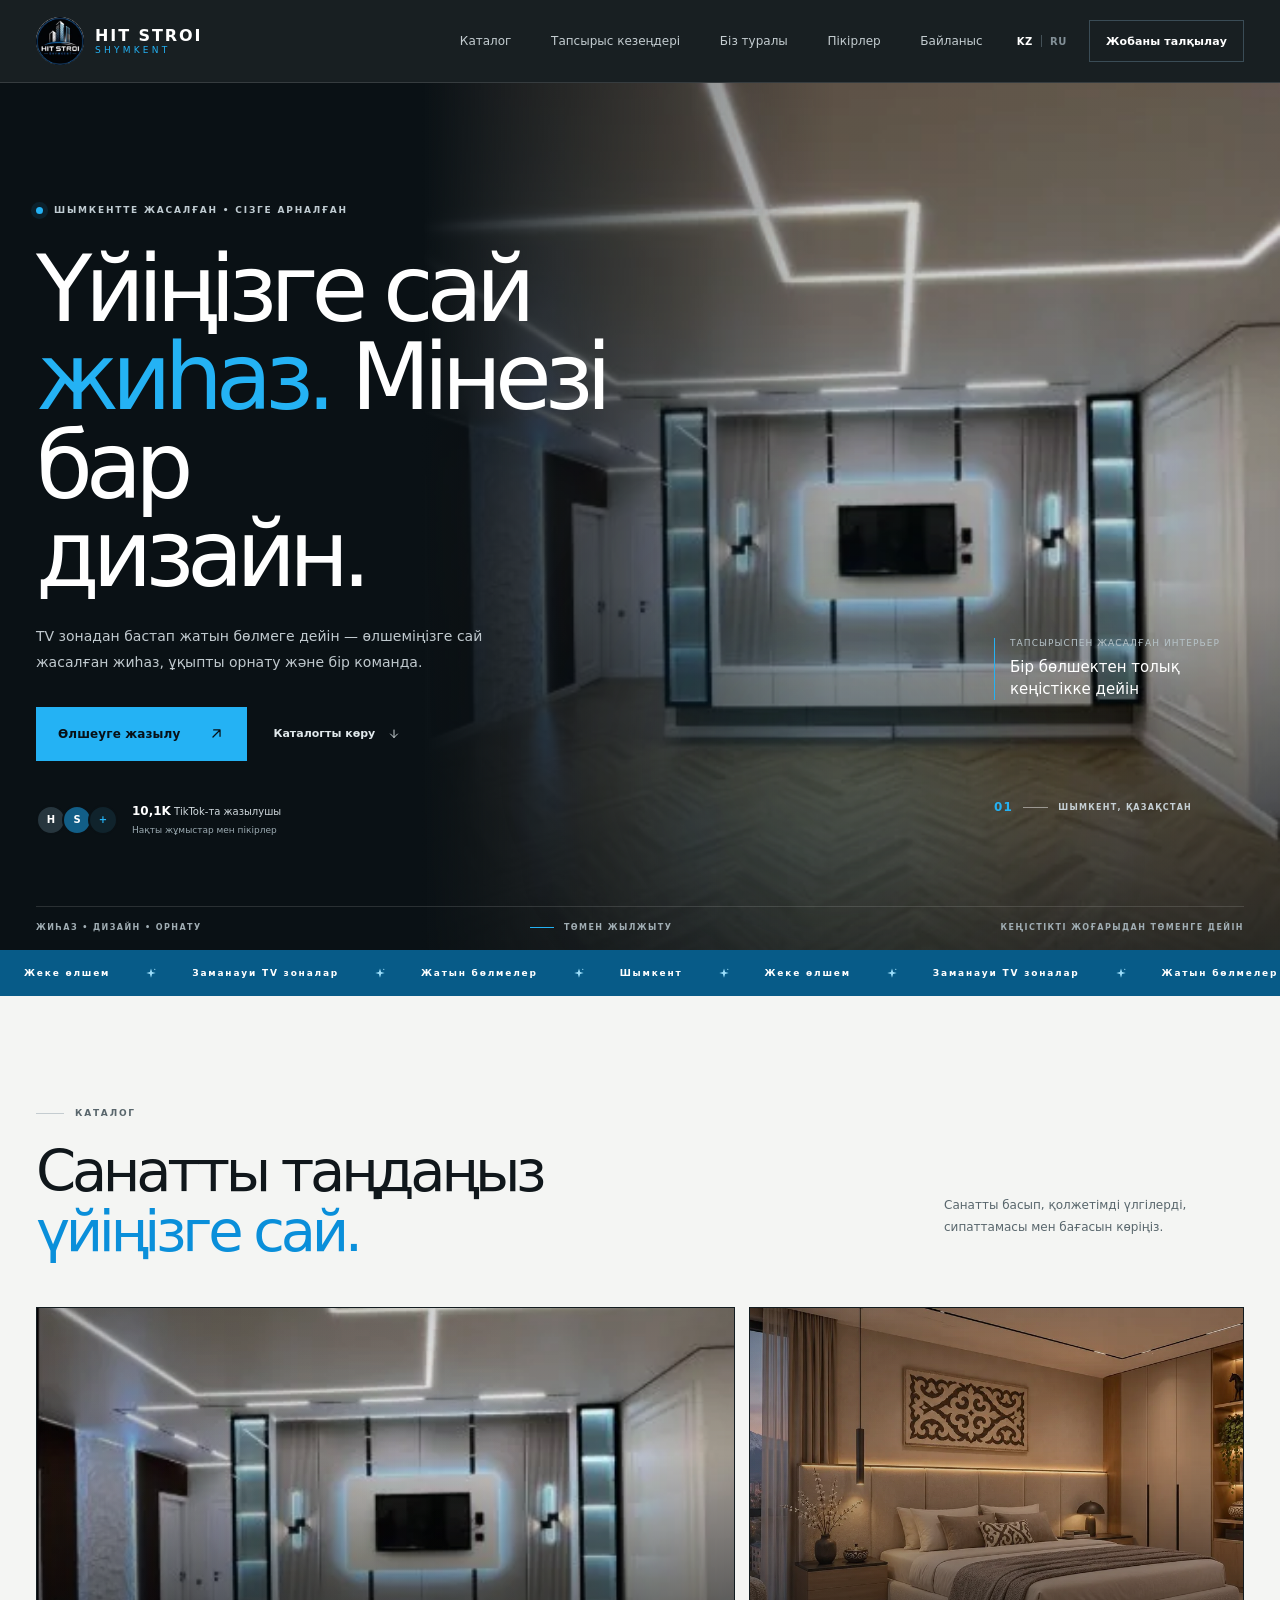
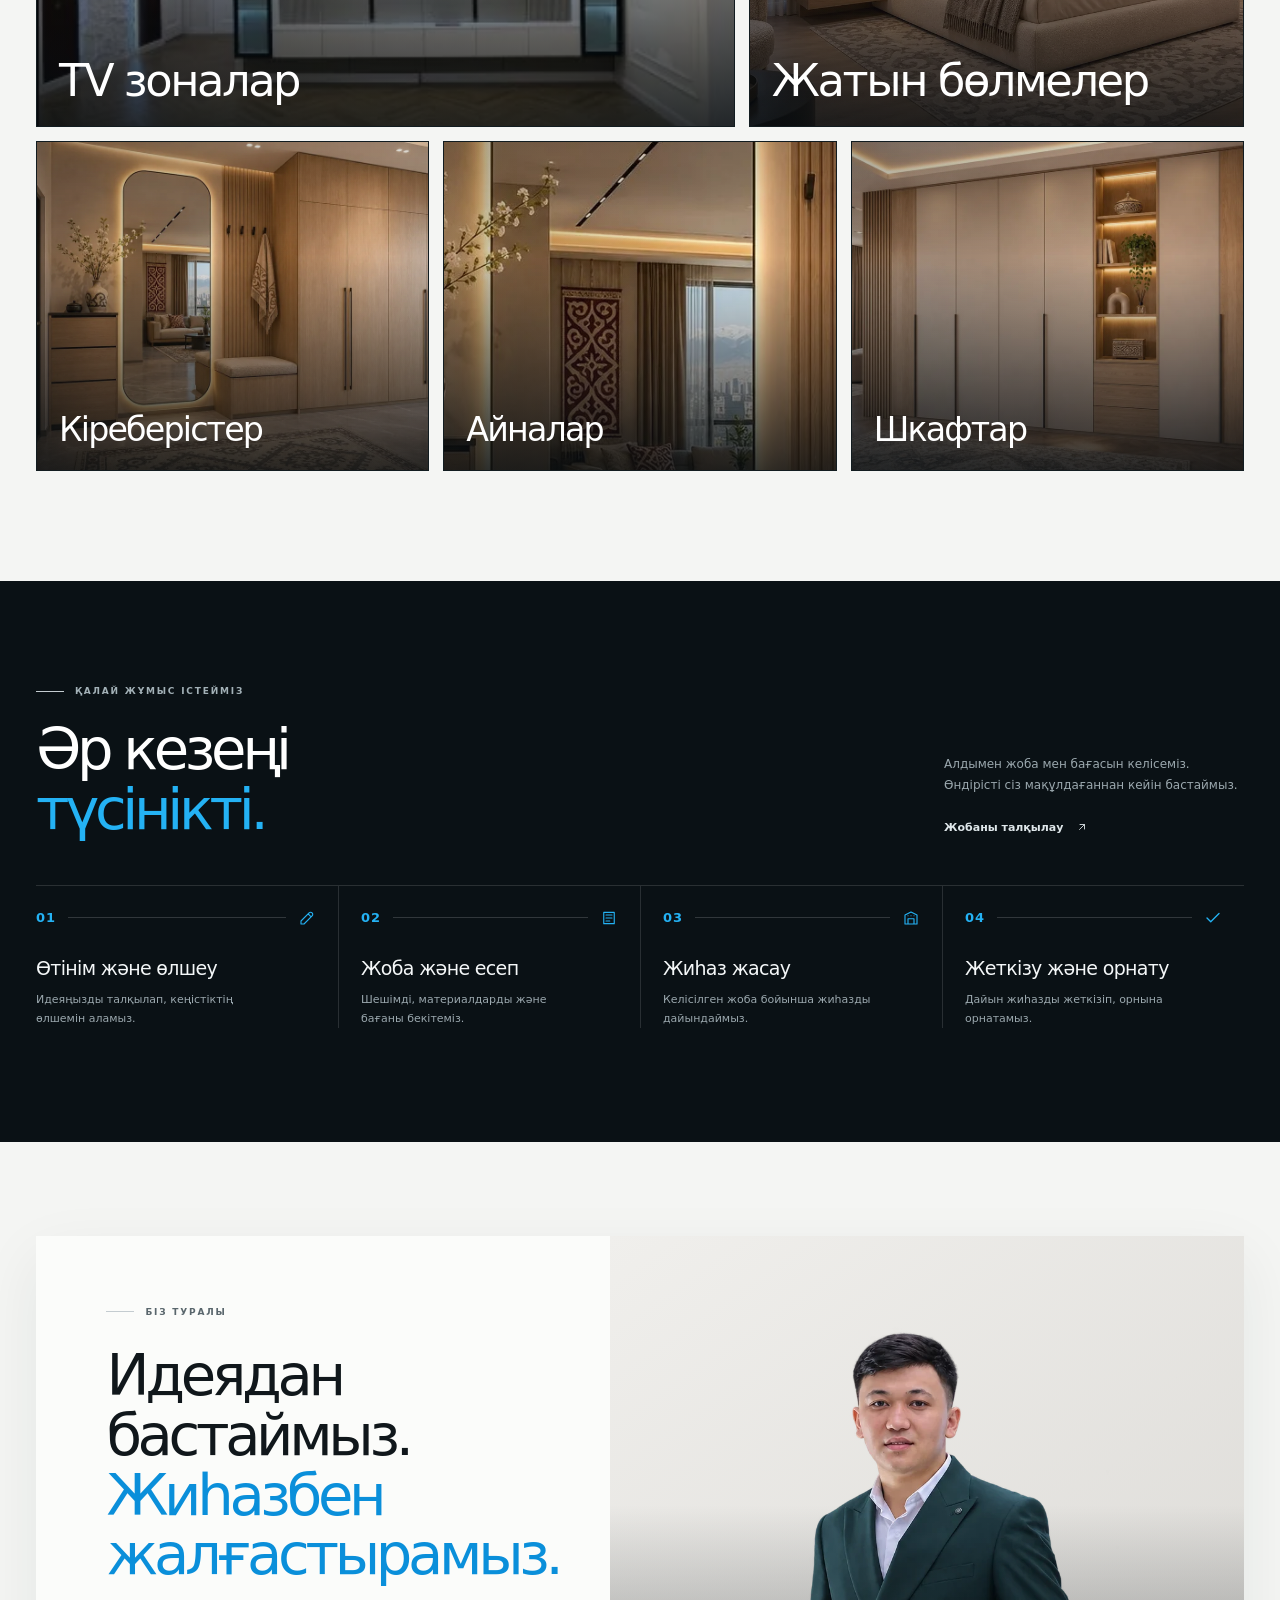
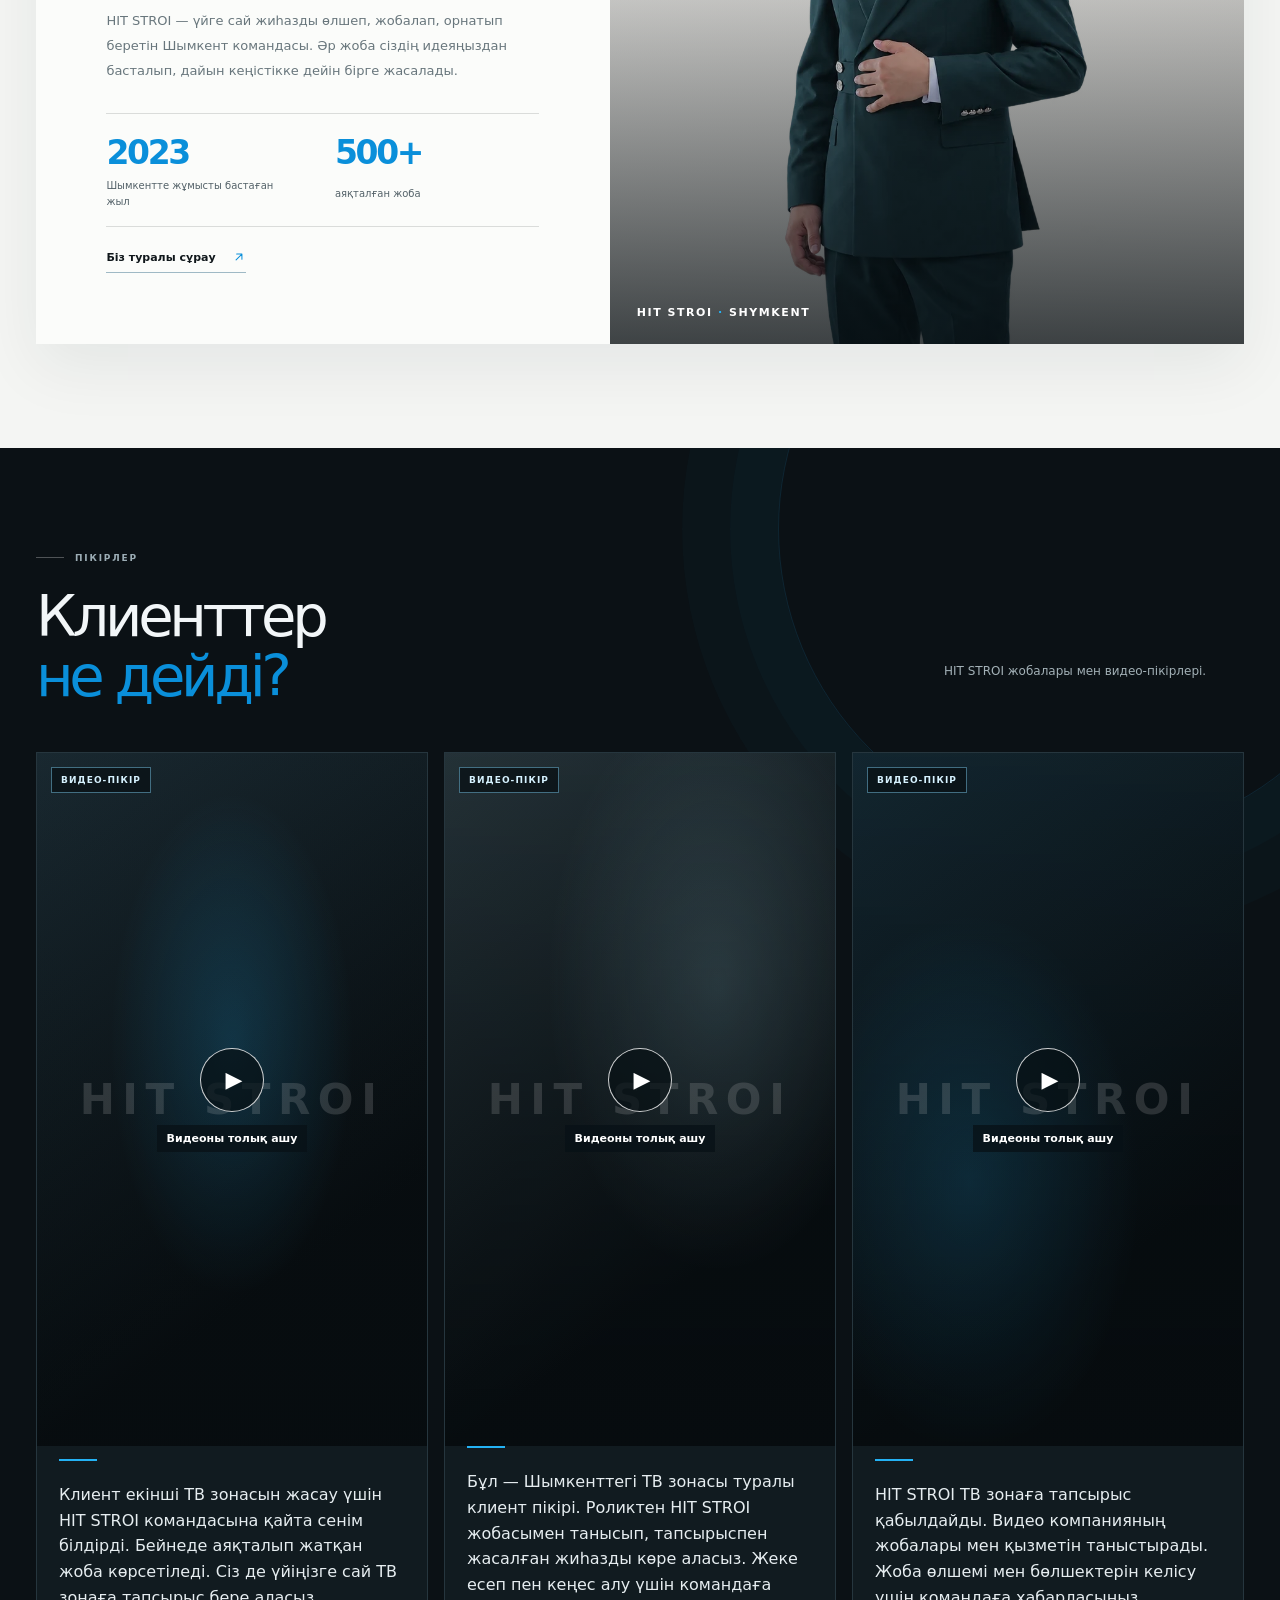
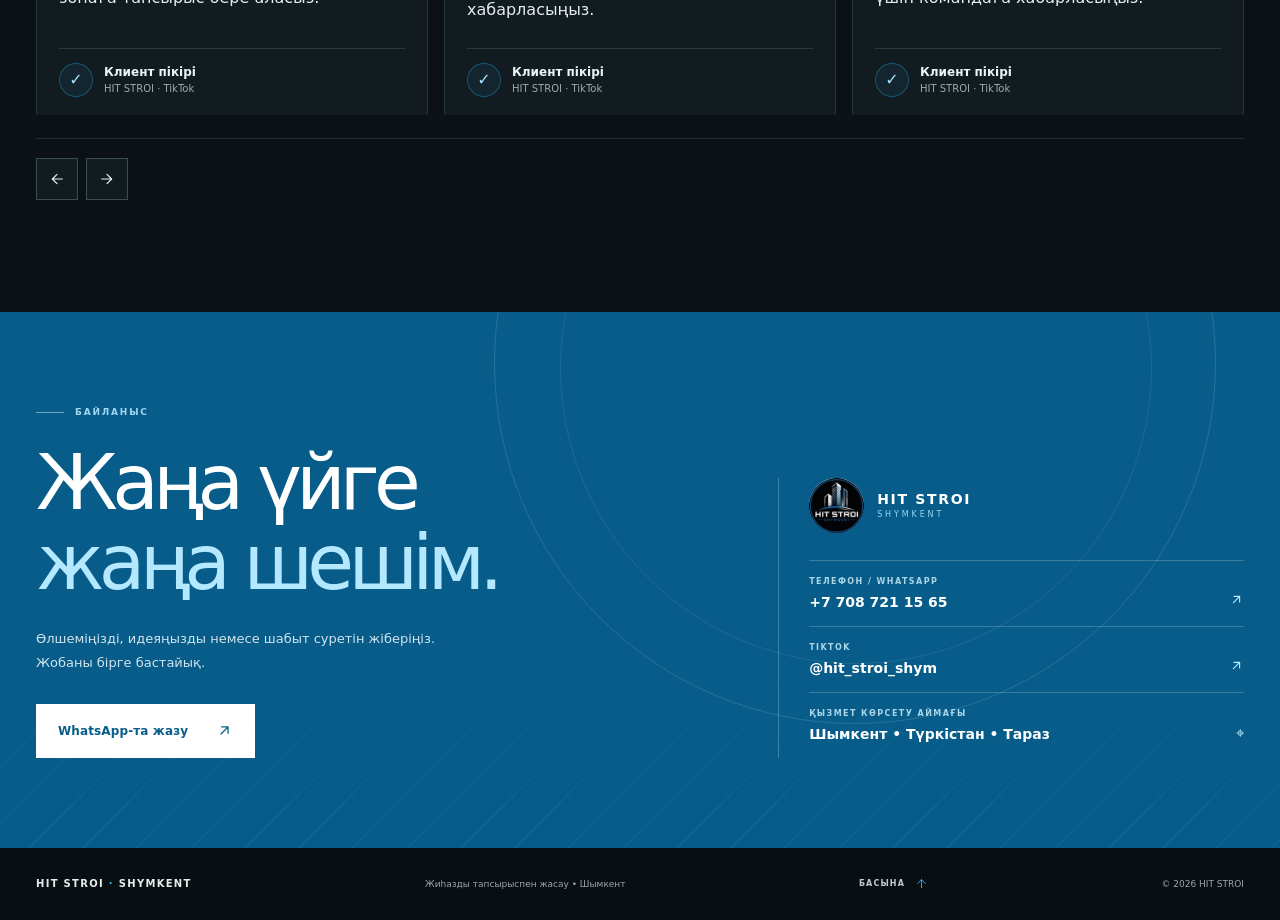
==== commit 1c702af1: "Update index.html" ====
--- a/hit-stroi-shymkent/index.html
+++ b/hit-stroi-shymkent/index.html
@@ -1,1034 +1,1033 @@
-<!doctype html>
-<html lang="ru">
-	<head>
-		<meta charset="utf-8" />
-		<meta name="viewport" content="width=device-width, initial-scale=1" />
-		<meta name="theme-color" content="#0b1115" />
-		<meta
-			name="description"
-			content="HIT STROI SHYMKENT — мебель на заказ: TV-зоны, спальни, шкафы, прихожие и зеркала. Замер и заказ через WhatsApp."
-		/>
-		<meta property="og:type" content="website" />
-		<meta
-			property="og:title"
-			content="HIT STROI — Мебель на заказ в Шымкенте"
-		/>
-		<meta
-			property="og:description"
-			content="TV-зоны, спальные зоны, шкафы, прихожие и зеркала по вашим размерам."
-		/>
-		<title>HIT STROI — Мебель на заказ в Шымкенте</title>
-		<link
-			rel="preload"
-			as="image"
-			href="assets/images/hero-room.webp"
-			fetchpriority="high"
-		/>
+<!doctype html>
+<html lang="ru">
+	<head>
+		<meta charset="utf-8" />
+		<meta name="viewport" content="width=device-width, initial-scale=1" />
+		<meta name="theme-color" content="#0b1115" />
+		<meta
+			name="description"
+			content="HIT STROI SHYMKENT — мебель на заказ: TV-зоны, спальни, шкафы, прихожие и зеркала. Замер и заказ через WhatsApp."
+		/>
+		<meta property="og:type" content="website" />
+		<meta
+			property="og:title"
+			content="HIT STROI — Мебель на заказ в Шымкенте"
+		/>
+		<meta
+			property="og:description"
+			content="TV-зоны, спальные зоны, шкафы, прихожие и зеркала по вашим размерам."
+		/>
+		<title>HIT STROI — Мебель на заказ в Шымкенте</title>
+		<link
+			rel="preload"
+			as="image"
+			href="assets/images/hero-room.webp"
+			fetchpriority="high"
+		/>
 		<link rel="icon" href="favicon.ico?v=3" sizes="any" />
-		<link rel="icon" type="image/png" sizes="128x128" href="assets/images/hit-stroi-icon.png?v=3" />
-		<link rel="stylesheet" href="assets/css/site.css" />
-		<script type="application/ld+json">
-			{
-				"@context": "https://schema.org",
-				"@type": "FurnitureStore",
-				"name": "HIT STROI SHYMKENT",
-				"telephone": "+77087211565",
-				"description": "Мебель на заказ: TV-зоны, спальные зоны, шкафы, прихожие и зеркала.",
-				"areaServed": ["Шымкент", "Түркістан", "Тараз"],
-				"sameAs": ["https://www.tiktok.com/@hit_stroi_shym"]
-			}
-		</script>
-		<script defer src="data/catalog.js"></script>
-		<script defer src="assets/js/site.js"></script>
-	</head>
-	<body>
-		<svg
-			class="svg-sprite"
-			xmlns="http://www.w3.org/2000/svg"
-			aria-hidden="true"
-			focusable="false"
-		>
-			<symbol id="arrow-up-right" viewBox="0 0 24 24">
-				<path
-					d="M7 17 17 7M8 7h9v9"
-					fill="none"
-					stroke="currentColor"
-					stroke-width="1.75"
-					stroke-linecap="round"
-					stroke-linejoin="round"
-				/>
-			</symbol>
-			<symbol id="arrow-down-right" viewBox="0 0 24 24">
-				<path
-					d="m7 7 10 10m0-9v9H8"
-					fill="none"
-					stroke="currentColor"
-					stroke-width="1.75"
-					stroke-linecap="round"
-					stroke-linejoin="round"
-				/>
-			</symbol>
-			<symbol id="arrow-down" viewBox="0 0 24 24">
-				<path
-					d="M12 4v15m-7-7 7 7 7-7"
-					fill="none"
-					stroke="currentColor"
-					stroke-width="1.75"
-					stroke-linecap="round"
-					stroke-linejoin="round"
-				/>
-			</symbol>
-			<symbol id="arrow-up" viewBox="0 0 24 24">
-				<path
-					d="M12 20V5m-7 7 7-7 7 7"
-					fill="none"
-					stroke="currentColor"
-					stroke-width="1.75"
-					stroke-linecap="round"
-					stroke-linejoin="round"
-				/>
-			</symbol>
-			<symbol id="arrow-left" viewBox="0 0 24 24">
-				<path
-					d="M20 12H5m7-7-7 7 7 7"
-					fill="none"
-					stroke="currentColor"
-					stroke-width="1.75"
-					stroke-linecap="round"
-					stroke-linejoin="round"
-				/>
-			</symbol>
-			<symbol id="arrow-right" viewBox="0 0 24 24">
-				<path
-					d="M4 12h15m-7-7 7 7-7 7"
-					fill="none"
-					stroke="currentColor"
-					stroke-width="1.75"
-					stroke-linecap="round"
-					stroke-linejoin="round"
-				/>
-			</symbol>
-			<symbol id="icon-close" viewBox="0 0 24 24">
-				<path
-					d="m6 6 12 12M18 6 6 18"
-					fill="none"
-					stroke="currentColor"
-					stroke-width="1.7"
-					stroke-linecap="round"
-				/>
-			</symbol>
-			<symbol id="icon-spark" viewBox="0 0 24 24">
-				<path
-					d="M12 2.75 14.2 9.8 21.25 12l-7.05 2.2L12 21.25 9.8 14.2 2.75 12 9.8 9.8 12 2.75Z"
-					fill="currentColor"
-				/>
-				<circle cx="19.5" cy="4.5" r="1.25" fill="currentColor" />
-			</symbol>
-		</svg>
-		<a class="skip-link" href="#main" data-i18n="skip">Негізгі мазмұнға өту</a>
-		<header class="site-header" id="top">
-			<div class="header-inner wrap">
-				<a class="brand" href="#top">
-					<img src="assets/images/hit-stroi-logo.webp" alt="" />
-					<span class="brand-copy"
-						><b>HIT STROI</b><small>SHYMKENT</small></span
-					>
-				</a>
-				<button
-					class="menu-toggle"
-					type="button"
-					aria-label="Открыть меню"
-					aria-expanded="false"
-					aria-controls="main-nav"
-				>
-					<span></span><span></span>
-				</button>
-				<nav class="main-nav" id="main-nav" aria-label="Главная навигация">
-					<a href="#catalog" data-i18n="navCatalog">Каталог</a>
-					<a href="#process" data-i18n="navProcess">Қалай жұмыс істейміз</a>
-					<a href="#about" data-i18n="navAbout">О нас</a>
-					<a href="#reviews" data-i18n="navReviews">Отзывы</a>
-					<a href="#contacts" data-i18n="navContacts">Контакты</a>
-				</nav>
-				<div class="header-actions">
-					<div class="language-switch" aria-label="Тіл таңдау">
-						<button
-							type="button"
-							class="lang-button is-active"
-							data-lang="kk"
-							aria-pressed="true"
-						>
-							KZ
-						</button>
-						<span></span>
-						<button
-							type="button"
-							class="lang-button"
-							data-lang="ru"
-							aria-pressed="false"
-						>
-							RU
-						</button>
-					</div>
-					<a
-						class="button button-small button-outline header-cta"
-						href="https://wa.me/77087211565"
-						data-site-whatsapp
-						target="_blank"
-						rel="noopener"
-						data-i18n="headerCta"
-						>Жобаны талқылау</a
-					>
-				</div>
-			</div>
-		</header>
-
-		<main id="main">
-			<section class="hero hero-cinema section-dark">
-				<div class="hero-media" aria-hidden="true">
-					<video
-						class="hero-video"
-						muted
-						loop
-						playsinline
-						preload="none"
-						poster="assets/images/hero-room.webp"
-					>
-						<source
-							data-src="assets/video/hero-room-sweep.mp4"
-							type="video/mp4"
-						/>
-					</video>
-					<div class="hero-video-shade"></div>
-					<div class="hero-video-label">
-						<span class="eyebrow-dot"></span
-						><span data-i18n="heroImageLabel">ОРЫНДАЛҒАН ЖОБА</span>
-					</div>
-				</div>
-				<div class="hero-glow" aria-hidden="true"></div>
-				<div class="wrap hero-grid">
-					<div class="hero-copy">
-						<p class="eyebrow">
-							<span class="eyebrow-dot"></span
-							><span data-i18n="heroEyebrow"
-								>ШЫМКЕНТТЕ ЖАСАЛҒАН • СІЗГЕ АРНАЛҒАН</span
-							>
-						</p>
-						<h1 data-i18n="heroTitle">
-							Үйіңізге сай<br /><em>жиһаз.</em> Мінезі бар<br />дизайн.
-						</h1>
-						<p class="hero-lead" data-i18n="heroLead">
-							TV зонадан бастап жатын бөлмеге дейін — өлшеміңізге сай жасалған
-							жиһаз, ұқыпты орнату және бір команда.
-						</p>
-						<div class="hero-buttons">
-							<a
-								class="button button-primary"
-								href="https://wa.me/77087211565"
-								data-site-whatsapp
-								target="_blank"
-								rel="noopener"
-								><span data-i18n="heroCta">Өлшеуге жазылу</span
-								><svg
-									class="button-arrow icon-svg"
-									viewBox="0 0 24 24"
-									aria-hidden="true"
-									focusable="false"
-								>
-									<use href="#arrow-up-right"></use></svg
-							></a>
-							<a class="text-link" href="#catalog"
-								><span data-i18n="heroSecondary">Каталогты көру</span
-								><svg
-									class="icon-svg icon-down"
-									viewBox="0 0 24 24"
-									aria-hidden="true"
-									focusable="false"
-								>
-									<use href="#arrow-down"></use></svg
-							></a>
-						</div>
-						<div class="hero-proof">
-							<div class="proof-avatars" aria-hidden="true">
-								<span>H</span><span>S</span><span>+</span>
-							</div>
-							<p>
-								<strong>10,1K</strong>
-								<span data-i18n="proofFollowers">TikTok-та жазылушы</span
-								><br /><small data-i18n="proofLikes"
-									>Нақты жұмыстар мен пікірлер</small
-								>
-							</p>
-						</div>
-					</div>
-					<div class="hero-aside">
-						<div class="hero-aside-note">
-							<small data-i18n="heroNoteTop"
-								>Тапсырыспен жасалған интерьер</small
-							><strong data-i18n="heroNoteBottom"
-								>Бір бөлшектен толық кеңістікке дейін</strong
-							>
-						</div>
-						<div class="hero-aside-index">
-							<span>01</span><i></i
-							><span data-i18n="heroBottomRight">ШЫМКЕНТ, ҚАЗАҚСТАН</span>
-						</div>
-					</div>
-				</div>
-				<div class="hero-bottom wrap">
-					<span data-i18n="heroBottomLeft">ЖИҺАЗ • ДИЗАЙН • ОРНАТУ</span>
-					<span class="scroll-indicator"
-						><span></span><span data-i18n="scroll">ТӨМЕН ЖЫЛЖЫТУ</span></span
-					>
-					<span data-i18n="heroVideoCaption"
-						>КЕҢІСТІКТІ ЖОҒАРЫДАН ТӨМЕНГЕ ДЕЙІН</span
-					>
-				</div>
-			</section>
-
-			<section class="ticker" aria-label="Қызметтер">
-				<div class="ticker-track" aria-hidden="true">
-					<span data-i18n="tickerOne">Жеке өлшем</span>
-					<svg
-						class="icon-svg ticker-icon"
-						aria-hidden="true"
-						focusable="false"
-					>
-						<use href="#icon-spark"></use>
-					</svg>
-					<span data-i18n="tickerTwo">Заманауи TV зоналар</span>
-					<svg
-						class="icon-svg ticker-icon"
-						aria-hidden="true"
-						focusable="false"
-					>
-						<use href="#icon-spark"></use>
-					</svg>
-					<span data-i18n="tickerThree">Жатын бөлмелер</span>
-					<svg
-						class="icon-svg ticker-icon"
-						aria-hidden="true"
-						focusable="false"
-					>
-						<use href="#icon-spark"></use>
-					</svg>
-					<span data-i18n="tickerFour">Шымкент</span>
-					<svg
-						class="icon-svg ticker-icon"
-						aria-hidden="true"
-						focusable="false"
-					>
-						<use href="#icon-spark"></use>
-					</svg>
-					<span data-i18n="tickerOne">Жеке өлшем</span>
-					<svg
-						class="icon-svg ticker-icon"
-						aria-hidden="true"
-						focusable="false"
-					>
-						<use href="#icon-spark"></use>
-					</svg>
-					<span data-i18n="tickerTwo">Заманауи TV зоналар</span>
-					<svg
-						class="icon-svg ticker-icon"
-						aria-hidden="true"
-						focusable="false"
-					>
-						<use href="#icon-spark"></use>
-					</svg>
-					<span data-i18n="tickerThree">Жатын бөлмелер</span>
-					<svg
-						class="icon-svg ticker-icon"
-						aria-hidden="true"
-						focusable="false"
-					>
-						<use href="#icon-spark"></use>
-					</svg>
-					<span data-i18n="tickerFour">Шымкент</span>
-				</div>
-			</section>
-
-			<section class="catalog-section section-light" id="catalog">
-				<div class="wrap">
-					<div class="section-heading heading-dark">
-						<div>
-							<div class="section-kicker">
-								<span class="kicker-rule"></span
-								><span data-i18n="catalogKicker">КАТАЛОГ</span>
-							</div>
-							<h2 data-i18n="catalogTitle">
-								Өзіңізге<br /><em>ұнағанын таңдаңыз.</em>
-							</h2>
-						</div>
-						<div class="heading-aside">
-							<p data-i18n="catalogText">
-								Баға материал мен өлшемге қарай нақтыланады. Таңдаған үлгіңізді
-								WhatsApp арқылы сұраңыз.
-							</p>
-						</div>
-					</div>
-					<div
-						class="category-grid"
-						role="group"
-						aria-label="Категории мебели"
-						data-i18n-aria="categoryGroup"
-					>
-						<button
-							class="category-card category-card-tv"
-							type="button"
-							data-category="tv"
-							aria-haspopup="dialog"
-							aria-controls="catalog-modal"
-							aria-pressed="false"
-						>
-							<img src="assets/images/hero-room.webp" alt="" loading="lazy" />
-							<span class="category-copy"
-								><strong data-i18n="categoryTv">TV зоналар</strong></span
-							>
-						</button>
-						<button
-							class="category-card category-card-bedroom"
-							type="button"
-							data-category="bedroom"
-							aria-haspopup="dialog"
-							aria-controls="catalog-modal"
-							aria-pressed="false"
-						>
-							<img
-								src="assets/images/bedroom-concept.webp"
-								alt=""
-								loading="lazy"
-							/>
-							<span class="category-copy"
-								><strong data-i18n="categoryBedroom"
-									>Жатын бөлмелер</strong
-								></span
-							>
-						</button>
-						<button
-							class="category-card"
-							type="button"
-							data-category="hallway"
-							aria-haspopup="dialog"
-							aria-controls="catalog-modal"
-							aria-pressed="false"
-						>
-							<img
-								src="assets/images/hallway-concept.webp"
-								alt=""
-								loading="lazy"
-							/>
-							<span class="category-copy"
-								><strong data-i18n="categoryHallway">Кіреберістер</strong></span
-							>
-						</button>
-						<button
-							class="category-card"
-							type="button"
-							data-category="mirror"
-							aria-haspopup="dialog"
-							aria-controls="catalog-modal"
-							aria-pressed="false"
-						>
-							<img
-								src="assets/images/mirror-concept.webp"
-								alt=""
-								loading="lazy"
-							/>
-							<span class="category-copy"
-								><strong data-i18n="categoryMirror">Айналар</strong></span
-							>
-						</button>
-						<button
-							class="category-card"
-							type="button"
-							data-category="wardrobe"
-							aria-haspopup="dialog"
-							aria-controls="catalog-modal"
-							aria-pressed="false"
-						>
-							<img
-								src="assets/images/wardrobe-concept.webp"
-								alt=""
-								loading="lazy"
-							/>
-							<span class="category-copy"
-								><strong data-i18n="categoryWardrobe">Шкафтар</strong></span
-							>
-						</button>
-					</div>
-				</div>
-			</section>
-
-			<section class="process-section section-dark" id="process">
-				<div class="wrap">
-					<div class="section-heading heading-light">
-						<div>
-							<div class="section-kicker">
-								<span class="kicker-rule"></span
-								><span data-i18n="processKicker">ҚАЛАЙ ЖҰМЫС ІСТЕЙМІЗ</span>
-							</div>
-							<h2 data-i18n="processTitle">
-								Әр кезеңі<br /><em>түсінікті.</em>
-							</h2>
-						</div>
-						<div class="heading-aside">
-							<p data-i18n="processText">
-								Алдымен жоба мен бағасын келісеміз. Өндірісті сіз мақұлдағаннан
-								кейін бастаймыз.
-							</p>
-							<a
-								class="text-link light-link"
-								href="https://wa.me/77087211565"
-								data-site-whatsapp
-								target="_blank"
-								rel="noopener"
-								><span data-i18n="processCta">Жобаны талқылау</span
-								><svg
-									class="icon-svg"
-									viewBox="0 0 24 24"
-									aria-hidden="true"
-									focusable="false"
-								>
-									<use href="#arrow-up-right"></use></svg
-							></a>
-						</div>
-					</div>
-					<div class="process-steps">
-						<article class="process-step">
-							<div class="process-step-top">
-								<span>01</span><i></i
-								><svg class="icon-svg" viewBox="0 0 24 24" aria-hidden="true">
-									<path
-										d="M4 20h4l10.8-10.8a2.1 2.1 0 0 0-4-4L4 16v4Zm9.5-13.5 4 4"
-										fill="none"
-										stroke="currentColor"
-										stroke-width="1.5"
-										stroke-linecap="round"
-										stroke-linejoin="round"
-									/>
-								</svg>
-							</div>
-							<h3 data-i18n="processStepOneTitle">Өтінім және өлшеу</h3>
-							<p data-i18n="processStepOneText">
-								Идеяңызды талқылап, кеңістіктің өлшемін аламыз.
-							</p>
-						</article>
-						<article class="process-step">
-							<div class="process-step-top">
-								<span>02</span><i></i
-								><svg class="icon-svg" viewBox="0 0 24 24" aria-hidden="true">
-									<path
-										d="M5 4.5h14v15H5zM8 8h8M8 12h8M8 16h5"
-										fill="none"
-										stroke="currentColor"
-										stroke-width="1.5"
-										stroke-linecap="round"
-										stroke-linejoin="round"
-									/>
-								</svg>
-							</div>
-							<h3 data-i18n="processStepTwoTitle">Жоба және есеп</h3>
-							<p data-i18n="processStepTwoText">
-								Таңдалған шешім, материал мен бағаны бекітеміз.
-							</p>
-						</article>
-						<article class="process-step">
-							<div class="process-step-top">
-								<span>03</span><i></i
-								><svg class="icon-svg" viewBox="0 0 24 24" aria-hidden="true">
-									<path
-										d="M4 20V8l8-4 8 4v12H4Zm4 0v-7h8v7M8 9h.01M12 9h.01M16 9h.01"
-										fill="none"
-										stroke="currentColor"
-										stroke-width="1.5"
-										stroke-linecap="round"
-										stroke-linejoin="round"
-									/>
-								</svg>
-							</div>
-							<h3 data-i18n="processStepThreeTitle">Жиһаз жасау</h3>
-							<p data-i18n="processStepThreeText">
-								Келісілген жоба бойынша жиһазды дайындаймыз.
-							</p>
-						</article>
-						<article class="process-step">
-							<div class="process-step-top">
-								<span>04</span><i></i
-								><svg class="icon-svg" viewBox="0 0 24 24" aria-hidden="true">
-									<path
-										d="m4 12 5 5L20 6"
-										fill="none"
-										stroke="currentColor"
-										stroke-width="1.8"
-										stroke-linecap="round"
-										stroke-linejoin="round"
-									/>
-								</svg>
-							</div>
-							<h3 data-i18n="processStepFourTitle">Жеткізу және орнату</h3>
-							<p data-i18n="processStepFourText">
-								Дайын жиһазды жеткізіп, орнына орнатамыз.
-							</p>
-						</article>
-					</div>
-				</div>
-			</section>
-
-			<section class="about-section section-light" id="about">
-				<div class="wrap about-layout">
-					<div class="about-photo">
-						<img
-							src="assets/images/hit-stroi-author.webp"
-							alt="HIT STROI өкілінің портреті"
-							data-i18n-alt="aboutPhotoAlt"
-							loading="lazy"
-						/>
-						<div class="about-photo-shade"></div>
-						<div class="about-photo-mark">
-							<strong>HIT STROI <span>·</span> SHYMKENT</strong>
-						</div>
-					</div>
-					<div class="about-copy">
-						<div class="section-kicker">
-							<span class="kicker-rule"></span
-							><span data-i18n="introKicker">БІЗ ТУРАЛЫ</span>
-						</div>
-						<h2 data-i18n="aboutTitle">
-							Ойдан бастаймыз.<br /><em>Жиһазбен жалғастырамыз.</em>
-						</h2>
-						<p class="about-lead" data-i18n="aboutText">
-							HIT STROI — үйге сай жиһазды өлшеп, жобалап, орнатып беретін
-							Шымкент командасы. Әр жоба клиенттің идеясынан басталып, дайын
-							кеңістікке дейін бірге жасалады.
-						</p>
-						<div class="about-stats">
-							<article>
-								<strong>2023</strong
-								><span data-i18n="aboutSince"
-									>Шымкентте жұмысты бастаған жыл</span
-								>
-							</article>
-							<article>
-								<strong>500+</strong
-								><span data-i18n="aboutProjects">аяқталған жоба</span>
-							</article>
-						</div>
-						<a class="about-cta" href="#contacts"
-							><span data-i18n="aboutCta">Біз туралы сұрау</span
-							><svg
-								class="icon-svg"
-								viewBox="0 0 24 24"
-								aria-hidden="true"
-								focusable="false"
-							>
-								<use href="#arrow-up-right"></use></svg
-						></a>
-					</div>
-				</div>
-			</section>
-
-			<section class="reviews-section section-dark" id="reviews">
-				<div class="wrap">
-					<div class="section-heading heading-dark reviews-heading">
-						<div>
-							<div class="section-kicker">
-								<span class="kicker-rule"></span
-								><span data-i18n="reviewsKicker">ПІКІРЛЕР</span>
-							</div>
-							<h2 data-i18n="reviewsTitle">
-								Клиенттер<br /><em>не дейді?</em>
-							</h2>
-						</div>
-						<div class="heading-aside">
-							<p data-i18n="reviewsText">
-								Фото мен видео-пікірлер. Жұлдызсыз — тек клиенттердің өз
-								сөздері.
-							</p>
-						</div>
-					</div>
-					<div class="reviews-carousel" id="reviews-carousel">
-						<div class="reviews-viewport">
-							<div class="reviews-track">
-								<article class="review-card review-card-tiktok">
-									<div class="review-media">
-										<div class="review-video-cover" aria-hidden="true">
-											<span class="review-cover-brand">HIT STROI</span>
-										</div>
-										<button
-											class="review-video-open"
-											type="button"
-											data-review-video-id="7655763520113462535"
-										>
-											<span class="review-video-play" aria-hidden="true"
-												>▶</span
-											>
-											<span data-i18n="reviewOpenVideo">Видеоны толық ашу</span>
-										</button>
-										<span class="review-media-tag" data-i18n="reviewVideoLabel"
-											>ВИДЕО-ПІКІР</span
-										>
-									</div>
-									<div class="review-content">
-										<blockquote data-i18n="reviewSummaryOne">
-											Клиент екінші ТВ зонасын жасау үшін HIT STROI командасына
-											қайта сенім білдірді. Бейнеде аяқталып жатқан жоба
-											көрсетіледі. Сіз де үйіңізге сай ТВ зонаға тапсырыс бере
-											аласыз.
-										</blockquote>
-										<div class="review-author">
-											<span class="review-avatar">✓</span>
-											<div>
-												<strong data-i18n="reviewClient">Клиент пікірі</strong
-												><small>HIT STROI · TikTok</small>
-											</div>
-										</div>
-									</div>
-								</article>
-								<article class="review-card review-card-tiktok">
-									<div class="review-media">
-										<div class="review-video-cover" aria-hidden="true">
-											<span class="review-cover-brand">HIT STROI</span>
-										</div>
-										<button
-											class="review-video-open"
-											type="button"
-											data-review-video-id="7608617789649128711"
-										>
-											<span class="review-video-play" aria-hidden="true"
-												>▶</span
-											>
-											<span data-i18n="reviewOpenVideo">Видеоны толық ашу</span>
-										</button>
-										<span class="review-media-tag" data-i18n="reviewVideoLabel"
-											>ВИДЕО-ПІКІР</span
-										>
-									</div>
-									<div class="review-content">
-										<blockquote data-i18n="reviewSummaryTwo">
-											Бұл — Шымкенттегі ТВ зонасы туралы клиент пікірі. Роликтен
-											HIT STROI жобасымен танысып, тапсырыспен жасалған жиһазды
-											көре аласыз. Жеке есеп пен кеңес алу үшін командаға
-											хабарласыңыз.
-										</blockquote>
-										<div class="review-author">
-											<span class="review-avatar">✓</span>
-											<div>
-												<strong data-i18n="reviewClient">Клиент пікірі</strong
-												><small>HIT STROI · TikTok</small>
-											</div>
-										</div>
-									</div>
-								</article>
-								<article class="review-card review-card-tiktok">
-									<div class="review-media">
-										<div class="review-video-cover" aria-hidden="true">
-											<span class="review-cover-brand">HIT STROI</span>
-										</div>
-										<button
-											class="review-video-open"
-											type="button"
-											data-review-video-id="7600109253088595218"
-										>
-											<span class="review-video-play" aria-hidden="true"
-												>▶</span
-											>
-											<span data-i18n="reviewOpenVideo">Видеоны толық ашу</span>
-										</button>
-										<span class="review-media-tag" data-i18n="reviewVideoLabel"
-											>ВИДЕО-ПІКІР</span
-										>
-									</div>
-									<div class="review-content">
-										<blockquote data-i18n="reviewSummaryThree">
-											HIT STROI ТВ зонаға тапсырыс қабылдайды. Видео компанияның
-											жобалары мен қызметін таныстырады. Жоба өлшемі мен
-											бөлшектерін келісу үшін командаға хабарласыңыз.
-										</blockquote>
-										<div class="review-author">
-											<span class="review-avatar">✓</span>
-											<div>
-												<strong data-i18n="reviewClient">Клиент пікірі</strong
-												><small>HIT STROI · TikTok</small>
-											</div>
-										</div>
-									</div>
-								</article>
-							</div>
-						</div>
-						<div class="reviews-controls">
-							<div class="reviews-actions">
-								<button
-									class="reviews-arrow"
-									type="button"
-									data-review-prev
-									data-i18n-aria="reviewsPrev"
-									aria-label="Алдыңғы пікір"
-								>
-									<svg
-										class="icon-svg"
-										viewBox="0 0 24 24"
-										aria-hidden="true"
-										focusable="false"
-									>
-										<use href="#arrow-left"></use>
-									</svg>
-								</button>
-								<button
-									class="reviews-arrow"
-									type="button"
-									data-review-next
-									data-i18n-aria="reviewsNext"
-									aria-label="Келесі пікір"
-								>
-									<svg
-										class="icon-svg"
-										viewBox="0 0 24 24"
-										aria-hidden="true"
-										focusable="false"
-									>
-										<use href="#arrow-right"></use>
-									</svg>
-								</button>
-							</div>
-						</div>
-					</div>
-				</div>
-			</section>
-
-			<dialog
-				class="review-video-dialog"
-				id="review-video-dialog"
-				data-i18n-aria="reviewVideoDialogAria"
-				aria-label="Видео-пікірді толық экранда қарау"
-			>
-				<button
-					class="review-video-dialog-close"
-					type="button"
-					data-i18n-aria="reviewVideoClose"
-					aria-label="Видео-пікірді жабу"
-				>
-					×
-				</button>
-				<div
-					class="review-video-dialog-frame"
-					id="review-video-dialog-frame"
-				></div>
-			</dialog>
-
-			<dialog
-				class="catalog-modal"
-				id="catalog-modal"
-				aria-labelledby="catalog-modal-title"
-			>
-				<div class="catalog-modal-inner">
-					<div class="catalog-modal-header">
-						<div>
-							<div class="section-kicker">
-								<span>HIT STROI</span><span class="kicker-rule"></span
-								><span data-i18n="modalKicker">КАТАЛОГ МОДЕЛДЕРІ</span>
-							</div>
-							<h2 id="catalog-modal-title">TV зоналар</h2>
-						</div>
-						<div class="catalog-modal-header-actions">
-							<span
-								class="catalog-count"
-								id="catalog-count"
-								aria-live="polite"
-							></span
-							><button
-								class="catalog-modal-close"
-								type="button"
-								data-i18n-aria="closeCatalog"
-								aria-label="Каталогты жабу"
-							>
-								<svg
-									class="icon-svg"
-									viewBox="0 0 24 24"
-									aria-hidden="true"
-									focusable="false"
-								>
-									<use href="#icon-close"></use>
-								</svg>
-							</button>
-						</div>
-					</div>
-					<div
-						class="product-grid catalog-modal-products"
-						id="catalog-products"
-						aria-live="polite"
-					></div>
-					<div class="product-detail" id="product-detail" hidden></div>
-					<div class="catalog-note">
-						<button
-							class="catalog-note-close"
-							type="button"
-							data-i18n-aria="catalogNoteClose"
-							aria-label="Ескертуді жасыру"
-						>
-							<svg class="icon-svg" aria-hidden="true" focusable="false">
-								<use href="#icon-close"></use>
-							</svg>
-						</button>
-						<svg
-							class="icon-svg note-star"
-							aria-hidden="true"
-							focusable="false"
-						>
-							<use href="#icon-spark"></use>
-						</svg>
-						<p data-i18n="catalogNote">
-							Баға өлшем мен материалға қарай нақтыланады.
-						</p>
-						<a
-							href="https://wa.me/77087211565"
-							data-site-whatsapp
-							target="_blank"
-							rel="noopener"
-							><span data-i18n="catalogAsk">Бағасын сұрау</span
-							><svg
-								class="icon-svg"
-								viewBox="0 0 24 24"
-								aria-hidden="true"
-								focusable="false"
-							>
-								<use href="#arrow-up-right"></use></svg
-						></a>
-					</div>
-				</div>
-			</dialog>
-
-			<dialog
-				class="photo-viewer"
-				id="photo-viewer"
-				data-i18n-aria="photoViewer"
-				aria-label="Фотоны толық экранда қарау"
-			>
-				<button
-					class="photo-viewer-close"
-					type="button"
-					data-i18n-aria="photoClose"
-					aria-label="Жабу"
-				>
-					<svg class="icon-svg" aria-hidden="true" focusable="false">
-						<use href="#icon-close"></use>
-					</svg>
-				</button>
-				<button
-					class="photo-viewer-nav photo-viewer-prev"
-					type="button"
-					data-photo-prev
-					data-i18n-aria="photoPrev"
-					aria-label="Алдыңғы фото"
-				>
-					<svg class="icon-svg" aria-hidden="true" focusable="false">
-						<use href="#arrow-left"></use>
-					</svg>
-				</button>
-				<div class="photo-viewer-stage">
-					<img id="photo-viewer-image" alt="" draggable="false" />
-					<span class="photo-viewer-count" id="photo-viewer-count"></span>
-				</div>
-				<button
-					class="photo-viewer-nav photo-viewer-next"
-					type="button"
-					data-photo-next
-					data-i18n-aria="photoNext"
-					aria-label="Келесі фото"
-				>
-					<svg class="icon-svg" aria-hidden="true" focusable="false">
-						<use href="#arrow-right"></use>
-					</svg>
-				</button>
-			</dialog>
-
-			<section class="contact-section" id="contacts">
-				<div class="contact-pattern" aria-hidden="true"></div>
-				<div class="wrap contact-grid">
-					<div class="contact-main">
-						<div class="section-kicker">
-							<span class="kicker-rule"></span
-							><span data-i18n="contactKicker">БАЙЛАНЫС</span>
-						</div>
-						<h2 data-i18n="contactTitle">
-							Жаңа үйге<br /><em>жаңа шешім.</em>
-						</h2>
-						<p data-i18n="contactText">
-							Өлшеміңізді, идеяңызды немесе шабыт суретін жіберіңіз. Жобаны
-							бірге бастайық.
-						</p>
-						<a
-							class="button button-light"
-							href="https://wa.me/77087211565"
-							data-site-whatsapp
-							target="_blank"
-							rel="noopener"
-							><span data-i18n="contactCta">WhatsApp-та жазу</span
-							><svg
-								class="button-arrow icon-svg"
-								viewBox="0 0 24 24"
-								aria-hidden="true"
-								focusable="false"
-							>
-								<use href="#arrow-up-right"></use></svg
-						></a>
-					</div>
-					<div class="contact-side">
-						<div class="contact-brand">
-							<img src="assets/images/hit-stroi-logo.webp" alt="" />
-							<div><b>HIT STROI</b><span>SHYMKENT</span></div>
-						</div>
-						<a class="contact-method" href="tel:+77087211565"
-							><small data-i18n="phoneLabel">ТЕЛЕФОН / WHATSAPP</small
-							><strong>+7 708 721 15 65</strong
-							><svg
-								class="icon-svg"
-								viewBox="0 0 24 24"
-								aria-hidden="true"
-								focusable="false"
-							>
-								<use href="#arrow-up-right"></use></svg></a
-						><a
-							class="contact-method"
-							href="https://www.tiktok.com/@hit_stroi_shym"
-							target="_blank"
-							rel="noopener"
-							><small>TIKTOK</small><strong>@hit_stroi_shym</strong
-							><svg
-								class="icon-svg"
-								viewBox="0 0 24 24"
-								aria-hidden="true"
-								focusable="false"
-							>
-								<use href="#arrow-up-right"></use></svg
-						></a>
-						<div class="contact-method">
-							<small data-i18n="locationLabel">ҚАЛА</small
-							><strong data-i18n="locationValue">Шымкент, Қазақстан</strong
-							><span class="location-pin">⌖</span>
-						</div>
-					</div>
-				</div>
-			</section>
-		</main>
-
-		<footer class="site-footer">
-			<div class="wrap footer-inner">
-				<a class="footer-brand" href="#top"
-					>HIT STROI <span>·</span> SHYMKENT</a
-				>
-				<p data-i18n="footerCopy">Жиһазды тапсырыспен жасау • Шымкент</p>
-				<a href="#top" class="back-top"
-					><span data-i18n="backTop">БАСЫНА</span
-					><svg
-						class="icon-svg"
-						viewBox="0 0 24 24"
-						aria-hidden="true"
-						focusable="false"
-					>
-						<use href="#arrow-up"></use></svg></a
-				><small>© <span id="year"></span> HIT STROI</small>
-			</div>
-		</footer>
-	</body>
-</html>
+		<link rel="icon" type="image/png" sizes="128x128" href="assets/images/hit-stroi-icon.png?v=3" />
+		<link rel="stylesheet" href="assets/css/site.css" />
+		<script type="application/ld+json">
+			{
+				"@context": "https://schema.org",
+				"@type": "FurnitureStore",
+				"name": "HIT STROI SHYMKENT",
+				"telephone": "+77087211565",
+				"description": "Мебель на заказ: TV-зоны, спальные зоны, шкафы, прихожие и зеркала.",
+				"areaServed": ["Шымкент", "Түркістан", "Тараз"],
+				"sameAs": ["https://www.tiktok.com/@hit_stroi_shym"]
+			}
+		</script>
+		<script defer src="data/catalog.js"></script>
+		<script defer src="assets/js/site.js"></script>
+	</head>
+	<body>
+		<svg
+			class="svg-sprite"
+			xmlns="http://www.w3.org/2000/svg"
+			aria-hidden="true"
+			focusable="false"
+		>
+			<symbol id="arrow-up-right" viewBox="0 0 24 24">
+				<path
+					d="M7 17 17 7M8 7h9v9"
+					fill="none"
+					stroke="currentColor"
+					stroke-width="1.75"
+					stroke-linecap="round"
+					stroke-linejoin="round"
+				/>
+			</symbol>
+			<symbol id="arrow-down-right" viewBox="0 0 24 24">
+				<path
+					d="m7 7 10 10m0-9v9H8"
+					fill="none"
+					stroke="currentColor"
+					stroke-width="1.75"
+					stroke-linecap="round"
+					stroke-linejoin="round"
+				/>
+			</symbol>
+			<symbol id="arrow-down" viewBox="0 0 24 24">
+				<path
+					d="M12 4v15m-7-7 7 7 7-7"
+					fill="none"
+					stroke="currentColor"
+					stroke-width="1.75"
+					stroke-linecap="round"
+					stroke-linejoin="round"
+				/>
+			</symbol>
+			<symbol id="arrow-up" viewBox="0 0 24 24">
+				<path
+					d="M12 20V5m-7 7 7-7 7 7"
+					fill="none"
+					stroke="currentColor"
+					stroke-width="1.75"
+					stroke-linecap="round"
+					stroke-linejoin="round"
+				/>
+			</symbol>
+			<symbol id="arrow-left" viewBox="0 0 24 24">
+				<path
+					d="M20 12H5m7-7-7 7 7 7"
+					fill="none"
+					stroke="currentColor"
+					stroke-width="1.75"
+					stroke-linecap="round"
+					stroke-linejoin="round"
+				/>
+			</symbol>
+			<symbol id="arrow-right" viewBox="0 0 24 24">
+				<path
+					d="M4 12h15m-7-7 7 7-7 7"
+					fill="none"
+					stroke="currentColor"
+					stroke-width="1.75"
+					stroke-linecap="round"
+					stroke-linejoin="round"
+				/>
+			</symbol>
+			<symbol id="icon-close" viewBox="0 0 24 24">
+				<path
+					d="m6 6 12 12M18 6 6 18"
+					fill="none"
+					stroke="currentColor"
+					stroke-width="1.7"
+					stroke-linecap="round"
+				/>
+			</symbol>
+			<symbol id="icon-spark" viewBox="0 0 24 24">
+				<path
+					d="M12 2.75 14.2 9.8 21.25 12l-7.05 2.2L12 21.25 9.8 14.2 2.75 12 9.8 9.8 12 2.75Z"
+					fill="currentColor"
+				/>
+				<circle cx="19.5" cy="4.5" r="1.25" fill="currentColor" />
+			</symbol>
+		</svg>
+		<a class="skip-link" href="#main" data-i18n="skip">Негізгі мазмұнға өту</a>
+		<header class="site-header" id="top">
+			<div class="header-inner wrap">
+				<a class="brand" href="#top">
+					<img src="assets/images/hit-stroi-logo.webp" alt="" />
+					<span class="brand-copy"
+						><b>HIT STROI</b><small>SHYMKENT</small></span
+					>
+				</a>
+				<button
+					class="menu-toggle"
+					type="button"
+					aria-label="Открыть меню"
+					aria-expanded="false"
+					aria-controls="main-nav"
+				>
+					<span></span><span></span>
+				</button>
+				<nav class="main-nav" id="main-nav" aria-label="Главная навигация">
+					<a href="#catalog" data-i18n="navCatalog">Каталог</a>
+					<a href="#process" data-i18n="navProcess">Қалай жұмыс істейміз</a>
+					<a href="#about" data-i18n="navAbout">О нас</a>
+					<a href="#reviews" data-i18n="navReviews">Отзывы</a>
+					<a href="#contacts" data-i18n="navContacts">Контакты</a>
+				</nav>
+				<div class="header-actions">
+					<div class="language-switch" aria-label="Тіл таңдау">
+						<button
+							type="button"
+							class="lang-button is-active"
+							data-lang="kk"
+							aria-pressed="true"
+						>
+							KZ
+						</button>
+						<span></span>
+						<button
+							type="button"
+							class="lang-button"
+							data-lang="ru"
+							aria-pressed="false"
+						>
+							RU
+						</button>
+					</div>
+					<a
+						class="button button-small button-outline header-cta"
+						href="https://wa.me/77087211565"
+						data-site-whatsapp
+						target="_blank"
+						rel="noopener"
+						data-i18n="headerCta"
+						>Жобаны талқылау</a
+					>
+				</div>
+			</div>
+		</header>
+
+		<main id="main">
+			<section class="hero hero-cinema section-dark">
+				<div class="hero-media" aria-hidden="true">
+					<video
+						class="hero-video"
+						muted
+						loop
+						playsinline
+						preload="none"
+						poster="assets/images/hero-room.webp"
+					>
+						<source
+							data-src="assets/video/hero-room-sweep.mp4"
+							type="video/mp4"
+						/>
+					</video>
+					<div class="hero-video-shade"></div>
+					<div class="hero-video-label">
+						
+					</div>
+				</div>
+				<div class="hero-glow" aria-hidden="true"></div>
+				<div class="wrap hero-grid">
+					<div class="hero-copy">
+						<p class="eyebrow">
+							<span class="eyebrow-dot"></span
+							><span data-i18n="heroEyebrow"
+								>ШЫМКЕНТТЕ ЖАСАЛҒАН • СІЗГЕ АРНАЛҒАН</span
+							>
+						</p>
+						<h1 data-i18n="heroTitle">
+							Үйіңізге сай<br /><em>жиһаз.</em> Мінезі бар<br />дизайн.
+						</h1>
+						<p class="hero-lead" data-i18n="heroLead">
+							TV зонадан бастап жатын бөлмеге дейін — өлшеміңізге сай жасалған
+							жиһаз, ұқыпты орнату және бір команда.
+						</p>
+						<div class="hero-buttons">
+							<a
+								class="button button-primary"
+								href="https://wa.me/77087211565"
+								data-site-whatsapp
+								target="_blank"
+								rel="noopener"
+								><span data-i18n="heroCta">Өлшеуге жазылу</span
+								><svg
+									class="button-arrow icon-svg"
+									viewBox="0 0 24 24"
+									aria-hidden="true"
+									focusable="false"
+								>
+									<use href="#arrow-up-right"></use></svg
+							></a>
+							<a class="text-link" href="#catalog"
+								><span data-i18n="heroSecondary">Каталогты көру</span
+								><svg
+									class="icon-svg icon-down"
+									viewBox="0 0 24 24"
+									aria-hidden="true"
+									focusable="false"
+								>
+									<use href="#arrow-down"></use></svg
+							></a>
+						</div>
+						<div class="hero-proof">
+							<div class="proof-avatars" aria-hidden="true">
+								<span>H</span><span>S</span><span>+</span>
+							</div>
+							<p>
+								<strong>10,1K</strong>
+								<span data-i18n="proofFollowers">TikTok-та жазылушы</span
+								><br /><small data-i18n="proofLikes"
+									>Нақты жұмыстар мен пікірлер</small
+								>
+							</p>
+						</div>
+					</div>
+					<div class="hero-aside">
+						<div class="hero-aside-note">
+							<small data-i18n="heroNoteTop"
+								>Тапсырыспен жасалған интерьер</small
+							><strong data-i18n="heroNoteBottom"
+								>Бір бөлшектен толық кеңістікке дейін</strong
+							>
+						</div>
+						<div class="hero-aside-index">
+							<span>01</span><i></i
+							><span data-i18n="heroBottomRight">ШЫМКЕНТ, ҚАЗАҚСТАН</span>
+						</div>
+					</div>
+				</div>
+				<div class="hero-bottom wrap">
+					<span data-i18n="heroBottomLeft">ЖИҺАЗ • ДИЗАЙН • ОРНАТУ</span>
+					<span class="scroll-indicator"
+						><span></span><span data-i18n="scroll">ТӨМЕН ЖЫЛЖЫТУ</span></span
+					>
+					<span data-i18n="heroVideoCaption"
+						>КЕҢІСТІКТІ ЖОҒАРЫДАН ТӨМЕНГЕ ДЕЙІН</span
+					>
+				</div>
+			</section>
+
+			<section class="ticker" aria-label="Қызметтер">
+				<div class="ticker-track" aria-hidden="true">
+					<span data-i18n="tickerOne">Жеке өлшем</span>
+					<svg
+						class="icon-svg ticker-icon"
+						aria-hidden="true"
+						focusable="false"
+					>
+						<use href="#icon-spark"></use>
+					</svg>
+					<span data-i18n="tickerTwo">Заманауи TV зоналар</span>
+					<svg
+						class="icon-svg ticker-icon"
+						aria-hidden="true"
+						focusable="false"
+					>
+						<use href="#icon-spark"></use>
+					</svg>
+					<span data-i18n="tickerThree">Жатын бөлмелер</span>
+					<svg
+						class="icon-svg ticker-icon"
+						aria-hidden="true"
+						focusable="false"
+					>
+						<use href="#icon-spark"></use>
+					</svg>
+					<span data-i18n="tickerFour">Шымкент</span>
+					<svg
+						class="icon-svg ticker-icon"
+						aria-hidden="true"
+						focusable="false"
+					>
+						<use href="#icon-spark"></use>
+					</svg>
+					<span data-i18n="tickerOne">Жеке өлшем</span>
+					<svg
+						class="icon-svg ticker-icon"
+						aria-hidden="true"
+						focusable="false"
+					>
+						<use href="#icon-spark"></use>
+					</svg>
+					<span data-i18n="tickerTwo">Заманауи TV зоналар</span>
+					<svg
+						class="icon-svg ticker-icon"
+						aria-hidden="true"
+						focusable="false"
+					>
+						<use href="#icon-spark"></use>
+					</svg>
+					<span data-i18n="tickerThree">Жатын бөлмелер</span>
+					<svg
+						class="icon-svg ticker-icon"
+						aria-hidden="true"
+						focusable="false"
+					>
+						<use href="#icon-spark"></use>
+					</svg>
+					<span data-i18n="tickerFour">Шымкент</span>
+				</div>
+			</section>
+
+			<section class="catalog-section section-light" id="catalog">
+				<div class="wrap">
+					<div class="section-heading heading-dark">
+						<div>
+							<div class="section-kicker">
+								<span class="kicker-rule"></span
+								><span data-i18n="catalogKicker">КАТАЛОГ</span>
+							</div>
+							<h2 data-i18n="catalogTitle">
+								Өзіңізге<br /><em>ұнағанын таңдаңыз.</em>
+							</h2>
+						</div>
+						<div class="heading-aside">
+							<p data-i18n="catalogText">
+								Баға материал мен өлшемге қарай нақтыланады. Таңдаған үлгіңізді
+								WhatsApp арқылы сұраңыз.
+							</p>
+						</div>
+					</div>
+					<div
+						class="category-grid"
+						role="group"
+						aria-label="Категории мебели"
+						data-i18n-aria="categoryGroup"
+					>
+						<button
+							class="category-card category-card-tv"
+							type="button"
+							data-category="tv"
+							aria-haspopup="dialog"
+							aria-controls="catalog-modal"
+							aria-pressed="false"
+						>
+							<img src="assets/images/hero-room.webp" alt="" loading="lazy" />
+							<span class="category-copy"
+								><strong data-i18n="categoryTv">TV зоналар</strong></span
+							>
+						</button>
+						<button
+							class="category-card category-card-bedroom"
+							type="button"
+							data-category="bedroom"
+							aria-haspopup="dialog"
+							aria-controls="catalog-modal"
+							aria-pressed="false"
+						>
+							<img
+								src="assets/images/bedroom-concept.webp"
+								alt=""
+								loading="lazy"
+							/>
+							<span class="category-copy"
+								><strong data-i18n="categoryBedroom"
+									>Жатын бөлмелер</strong
+								></span
+							>
+						</button>
+						<button
+							class="category-card"
+							type="button"
+							data-category="hallway"
+							aria-haspopup="dialog"
+							aria-controls="catalog-modal"
+							aria-pressed="false"
+						>
+							<img
+								src="assets/images/hallway-concept.webp"
+								alt=""
+								loading="lazy"
+							/>
+							<span class="category-copy"
+								><strong data-i18n="categoryHallway">Кіреберістер</strong></span
+							>
+						</button>
+						<button
+							class="category-card"
+							type="button"
+							data-category="mirror"
+							aria-haspopup="dialog"
+							aria-controls="catalog-modal"
+							aria-pressed="false"
+						>
+							<img
+								src="assets/images/mirror-concept.webp"
+								alt=""
+								loading="lazy"
+							/>
+							<span class="category-copy"
+								><strong data-i18n="categoryMirror">Айналар</strong></span
+							>
+						</button>
+						<button
+							class="category-card"
+							type="button"
+							data-category="wardrobe"
+							aria-haspopup="dialog"
+							aria-controls="catalog-modal"
+							aria-pressed="false"
+						>
+							<img
+								src="assets/images/wardrobe-concept.webp"
+								alt=""
+								loading="lazy"
+							/>
+							<span class="category-copy"
+								><strong data-i18n="categoryWardrobe">Шкафтар</strong></span
+							>
+						</button>
+					</div>
+				</div>
+			</section>
+
+			<section class="process-section section-dark" id="process">
+				<div class="wrap">
+					<div class="section-heading heading-light">
+						<div>
+							<div class="section-kicker">
+								<span class="kicker-rule"></span
+								><span data-i18n="processKicker">ҚАЛАЙ ЖҰМЫС ІСТЕЙМІЗ</span>
+							</div>
+							<h2 data-i18n="processTitle">
+								Әр кезеңі<br /><em>түсінікті.</em>
+							</h2>
+						</div>
+						<div class="heading-aside">
+							<p data-i18n="processText">
+								Алдымен жоба мен бағасын келісеміз. Өндірісті сіз мақұлдағаннан
+								кейін бастаймыз.
+							</p>
+							<a
+								class="text-link light-link"
+								href="https://wa.me/77087211565"
+								data-site-whatsapp
+								target="_blank"
+								rel="noopener"
+								><span data-i18n="processCta">Жобаны талқылау</span
+								><svg
+									class="icon-svg"
+									viewBox="0 0 24 24"
+									aria-hidden="true"
+									focusable="false"
+								>
+									<use href="#arrow-up-right"></use></svg
+							></a>
+						</div>
+					</div>
+					<div class="process-steps">
+						<article class="process-step">
+							<div class="process-step-top">
+								<span>01</span><i></i
+								><svg class="icon-svg" viewBox="0 0 24 24" aria-hidden="true">
+									<path
+										d="M4 20h4l10.8-10.8a2.1 2.1 0 0 0-4-4L4 16v4Zm9.5-13.5 4 4"
+										fill="none"
+										stroke="currentColor"
+										stroke-width="1.5"
+										stroke-linecap="round"
+										stroke-linejoin="round"
+									/>
+								</svg>
+							</div>
+							<h3 data-i18n="processStepOneTitle">Өтінім және өлшеу</h3>
+							<p data-i18n="processStepOneText">
+								Идеяңызды талқылап, кеңістіктің өлшемін аламыз.
+							</p>
+						</article>
+						<article class="process-step">
+							<div class="process-step-top">
+								<span>02</span><i></i
+								><svg class="icon-svg" viewBox="0 0 24 24" aria-hidden="true">
+									<path
+										d="M5 4.5h14v15H5zM8 8h8M8 12h8M8 16h5"
+										fill="none"
+										stroke="currentColor"
+										stroke-width="1.5"
+										stroke-linecap="round"
+										stroke-linejoin="round"
+									/>
+								</svg>
+							</div>
+							<h3 data-i18n="processStepTwoTitle">Жоба және есеп</h3>
+							<p data-i18n="processStepTwoText">
+								Таңдалған шешім, материал мен бағаны бекітеміз.
+							</p>
+						</article>
+						<article class="process-step">
+							<div class="process-step-top">
+								<span>03</span><i></i
+								><svg class="icon-svg" viewBox="0 0 24 24" aria-hidden="true">
+									<path
+										d="M4 20V8l8-4 8 4v12H4Zm4 0v-7h8v7M8 9h.01M12 9h.01M16 9h.01"
+										fill="none"
+										stroke="currentColor"
+										stroke-width="1.5"
+										stroke-linecap="round"
+										stroke-linejoin="round"
+									/>
+								</svg>
+							</div>
+							<h3 data-i18n="processStepThreeTitle">Жиһаз жасау</h3>
+							<p data-i18n="processStepThreeText">
+								Келісілген жоба бойынша жиһазды дайындаймыз.
+							</p>
+						</article>
+						<article class="process-step">
+							<div class="process-step-top">
+								<span>04</span><i></i
+								><svg class="icon-svg" viewBox="0 0 24 24" aria-hidden="true">
+									<path
+										d="m4 12 5 5L20 6"
+										fill="none"
+										stroke="currentColor"
+										stroke-width="1.8"
+										stroke-linecap="round"
+										stroke-linejoin="round"
+									/>
+								</svg>
+							</div>
+							<h3 data-i18n="processStepFourTitle">Жеткізу және орнату</h3>
+							<p data-i18n="processStepFourText">
+								Дайын жиһазды жеткізіп, орнына орнатамыз.
+							</p>
+						</article>
+					</div>
+				</div>
+			</section>
+
+			<section class="about-section section-light" id="about">
+				<div class="wrap about-layout">
+					<div class="about-photo">
+						<img
+							src="assets/images/hit-stroi-author.webp"
+							alt="HIT STROI өкілінің портреті"
+							data-i18n-alt="aboutPhotoAlt"
+							loading="lazy"
+						/>
+						<div class="about-photo-shade"></div>
+						<div class="about-photo-mark">
+							<strong>HIT STROI <span>·</span> SHYMKENT</strong>
+						</div>
+					</div>
+					<div class="about-copy">
+						<div class="section-kicker">
+							<span class="kicker-rule"></span
+							><span data-i18n="introKicker">БІЗ ТУРАЛЫ</span>
+						</div>
+						<h2 data-i18n="aboutTitle">
+							Ойдан бастаймыз.<br /><em>Жиһазбен жалғастырамыз.</em>
+						</h2>
+						<p class="about-lead" data-i18n="aboutText">
+							HIT STROI — үйге сай жиһазды өлшеп, жобалап, орнатып беретін
+							Шымкент командасы. Әр жоба клиенттің идеясынан басталып, дайын
+							кеңістікке дейін бірге жасалады.
+						</p>
+						<div class="about-stats">
+							<article>
+								<strong>2023</strong
+								><span data-i18n="aboutSince"
+									>Шымкентте жұмысты бастаған жыл</span
+								>
+							</article>
+							<article>
+								<strong>500+</strong
+								><span data-i18n="aboutProjects">аяқталған жоба</span>
+							</article>
+						</div>
+						<a class="about-cta" href="#contacts"
+							><span data-i18n="aboutCta">Біз туралы сұрау</span
+							><svg
+								class="icon-svg"
+								viewBox="0 0 24 24"
+								aria-hidden="true"
+								focusable="false"
+							>
+								<use href="#arrow-up-right"></use></svg
+						></a>
+					</div>
+				</div>
+			</section>
+
+			<section class="reviews-section section-dark" id="reviews">
+				<div class="wrap">
+					<div class="section-heading heading-dark reviews-heading">
+						<div>
+							<div class="section-kicker">
+								<span class="kicker-rule"></span
+								><span data-i18n="reviewsKicker">ПІКІРЛЕР</span>
+							</div>
+							<h2 data-i18n="reviewsTitle">
+								Клиенттер<br /><em>не дейді?</em>
+							</h2>
+						</div>
+						<div class="heading-aside">
+							<p data-i18n="reviewsText">
+								Фото мен видео-пікірлер. Жұлдызсыз — тек клиенттердің өз
+								сөздері.
+							</p>
+						</div>
+					</div>
+					<div class="reviews-carousel" id="reviews-carousel">
+						<div class="reviews-viewport">
+							<div class="reviews-track">
+								<article class="review-card review-card-tiktok">
+									<div class="review-media">
+										<div class="review-video-cover" aria-hidden="true">
+											<span class="review-cover-brand">HIT STROI</span>
+										</div>
+										<button
+											class="review-video-open"
+											type="button"
+											data-review-video-id="7655763520113462535"
+										>
+											<span class="review-video-play" aria-hidden="true"
+												>▶</span
+											>
+											<span data-i18n="reviewOpenVideo">Видеоны толық ашу</span>
+										</button>
+										<span class="review-media-tag" data-i18n="reviewVideoLabel"
+											>ВИДЕО-ПІКІР</span
+										>
+									</div>
+									<div class="review-content">
+										<blockquote data-i18n="reviewSummaryOne">
+											Клиент екінші ТВ зонасын жасау үшін HIT STROI командасына
+											қайта сенім білдірді. Бейнеде аяқталып жатқан жоба
+											көрсетіледі. Сіз де үйіңізге сай ТВ зонаға тапсырыс бере
+											аласыз.
+										</blockquote>
+										<div class="review-author">
+											<span class="review-avatar">✓</span>
+											<div>
+												<strong data-i18n="reviewClient">Клиент пікірі</strong
+												><small>HIT STROI · TikTok</small>
+											</div>
+										</div>
+									</div>
+								</article>
+								<article class="review-card review-card-tiktok">
+									<div class="review-media">
+										<div class="review-video-cover" aria-hidden="true">
+											<span class="review-cover-brand">HIT STROI</span>
+										</div>
+										<button
+											class="review-video-open"
+											type="button"
+											data-review-video-id="7608617789649128711"
+										>
+											<span class="review-video-play" aria-hidden="true"
+												>▶</span
+											>
+											<span data-i18n="reviewOpenVideo">Видеоны толық ашу</span>
+										</button>
+										<span class="review-media-tag" data-i18n="reviewVideoLabel"
+											>ВИДЕО-ПІКІР</span
+										>
+									</div>
+									<div class="review-content">
+										<blockquote data-i18n="reviewSummaryTwo">
+											Бұл — Шымкенттегі ТВ зонасы туралы клиент пікірі. Роликтен
+											HIT STROI жобасымен танысып, тапсырыспен жасалған жиһазды
+											көре аласыз. Жеке есеп пен кеңес алу үшін командаға
+											хабарласыңыз.
+										</blockquote>
+										<div class="review-author">
+											<span class="review-avatar">✓</span>
+											<div>
+												<strong data-i18n="reviewClient">Клиент пікірі</strong
+												><small>HIT STROI · TikTok</small>
+											</div>
+										</div>
+									</div>
+								</article>
+								<article class="review-card review-card-tiktok">
+									<div class="review-media">
+										<div class="review-video-cover" aria-hidden="true">
+											<span class="review-cover-brand">HIT STROI</span>
+										</div>
+										<button
+											class="review-video-open"
+											type="button"
+											data-review-video-id="7600109253088595218"
+										>
+											<span class="review-video-play" aria-hidden="true"
+												>▶</span
+											>
+											<span data-i18n="reviewOpenVideo">Видеоны толық ашу</span>
+										</button>
+										<span class="review-media-tag" data-i18n="reviewVideoLabel"
+											>ВИДЕО-ПІКІР</span
+										>
+									</div>
+									<div class="review-content">
+										<blockquote data-i18n="reviewSummaryThree">
+											HIT STROI ТВ зонаға тапсырыс қабылдайды. Видео компанияның
+											жобалары мен қызметін таныстырады. Жоба өлшемі мен
+											бөлшектерін келісу үшін командаға хабарласыңыз.
+										</blockquote>
+										<div class="review-author">
+											<span class="review-avatar">✓</span>
+											<div>
+												<strong data-i18n="reviewClient">Клиент пікірі</strong
+												><small>HIT STROI · TikTok</small>
+											</div>
+										</div>
+									</div>
+								</article>
+							</div>
+						</div>
+						<div class="reviews-controls">
+							<div class="reviews-actions">
+								<button
+									class="reviews-arrow"
+									type="button"
+									data-review-prev
+									data-i18n-aria="reviewsPrev"
+									aria-label="Алдыңғы пікір"
+								>
+									<svg
+										class="icon-svg"
+										viewBox="0 0 24 24"
+										aria-hidden="true"
+										focusable="false"
+									>
+										<use href="#arrow-left"></use>
+									</svg>
+								</button>
+								<button
+									class="reviews-arrow"
+									type="button"
+									data-review-next
+									data-i18n-aria="reviewsNext"
+									aria-label="Келесі пікір"
+								>
+									<svg
+										class="icon-svg"
+										viewBox="0 0 24 24"
+										aria-hidden="true"
+										focusable="false"
+									>
+										<use href="#arrow-right"></use>
+									</svg>
+								</button>
+							</div>
+						</div>
+					</div>
+				</div>
+			</section>
+
+			<dialog
+				class="review-video-dialog"
+				id="review-video-dialog"
+				data-i18n-aria="reviewVideoDialogAria"
+				aria-label="Видео-пікірді толық экранда қарау"
+			>
+				<button
+					class="review-video-dialog-close"
+					type="button"
+					data-i18n-aria="reviewVideoClose"
+					aria-label="Видео-пікірді жабу"
+				>
+					×
+				</button>
+				<div
+					class="review-video-dialog-frame"
+					id="review-video-dialog-frame"
+				></div>
+			</dialog>
+
+			<dialog
+				class="catalog-modal"
+				id="catalog-modal"
+				aria-labelledby="catalog-modal-title"
+			>
+				<div class="catalog-modal-inner">
+					<div class="catalog-modal-header">
+						<div>
+							<div class="section-kicker">
+								<span>HIT STROI</span><span class="kicker-rule"></span
+								><span data-i18n="modalKicker">КАТАЛОГ МОДЕЛДЕРІ</span>
+							</div>
+							<h2 id="catalog-modal-title">TV зоналар</h2>
+						</div>
+						<div class="catalog-modal-header-actions">
+							<span
+								class="catalog-count"
+								id="catalog-count"
+								aria-live="polite"
+							></span
+							><button
+								class="catalog-modal-close"
+								type="button"
+								data-i18n-aria="closeCatalog"
+								aria-label="Каталогты жабу"
+							>
+								<svg
+									class="icon-svg"
+									viewBox="0 0 24 24"
+									aria-hidden="true"
+									focusable="false"
+								>
+									<use href="#icon-close"></use>
+								</svg>
+							</button>
+						</div>
+					</div>
+					<div
+						class="product-grid catalog-modal-products"
+						id="catalog-products"
+						aria-live="polite"
+					></div>
+					<div class="product-detail" id="product-detail" hidden></div>
+					<div class="catalog-note">
+						<button
+							class="catalog-note-close"
+							type="button"
+							data-i18n-aria="catalogNoteClose"
+							aria-label="Ескертуді жасыру"
+						>
+							<svg class="icon-svg" aria-hidden="true" focusable="false">
+								<use href="#icon-close"></use>
+							</svg>
+						</button>
+						<svg
+							class="icon-svg note-star"
+							aria-hidden="true"
+							focusable="false"
+						>
+							<use href="#icon-spark"></use>
+						</svg>
+						<p data-i18n="catalogNote">
+							Баға өлшем мен материалға қарай нақтыланады.
+						</p>
+						<a
+							href="https://wa.me/77087211565"
+							data-site-whatsapp
+							target="_blank"
+							rel="noopener"
+							><span data-i18n="catalogAsk">Бағасын сұрау</span
+							><svg
+								class="icon-svg"
+								viewBox="0 0 24 24"
+								aria-hidden="true"
+								focusable="false"
+							>
+								<use href="#arrow-up-right"></use></svg
+						></a>
+					</div>
+				</div>
+			</dialog>
+
+			<dialog
+				class="photo-viewer"
+				id="photo-viewer"
+				data-i18n-aria="photoViewer"
+				aria-label="Фотоны толық экранда қарау"
+			>
+				<button
+					class="photo-viewer-close"
+					type="button"
+					data-i18n-aria="photoClose"
+					aria-label="Жабу"
+				>
+					<svg class="icon-svg" aria-hidden="true" focusable="false">
+						<use href="#icon-close"></use>
+					</svg>
+				</button>
+				<button
+					class="photo-viewer-nav photo-viewer-prev"
+					type="button"
+					data-photo-prev
+					data-i18n-aria="photoPrev"
+					aria-label="Алдыңғы фото"
+				>
+					<svg class="icon-svg" aria-hidden="true" focusable="false">
+						<use href="#arrow-left"></use>
+					</svg>
+				</button>
+				<div class="photo-viewer-stage">
+					<img id="photo-viewer-image" alt="" draggable="false" />
+					<span class="photo-viewer-count" id="photo-viewer-count"></span>
+				</div>
+				<button
+					class="photo-viewer-nav photo-viewer-next"
+					type="button"
+					data-photo-next
+					data-i18n-aria="photoNext"
+					aria-label="Келесі фото"
+				>
+					<svg class="icon-svg" aria-hidden="true" focusable="false">
+						<use href="#arrow-right"></use>
+					</svg>
+				</button>
+			</dialog>
+
+			<section class="contact-section" id="contacts">
+				<div class="contact-pattern" aria-hidden="true"></div>
+				<div class="wrap contact-grid">
+					<div class="contact-main">
+						<div class="section-kicker">
+							<span class="kicker-rule"></span
+							><span data-i18n="contactKicker">БАЙЛАНЫС</span>
+						</div>
+						<h2 data-i18n="contactTitle">
+							Жаңа үйге<br /><em>жаңа шешім.</em>
+						</h2>
+						<p data-i18n="contactText">
+							Өлшеміңізді, идеяңызды немесе шабыт суретін жіберіңіз. Жобаны
+							бірге бастайық.
+						</p>
+						<a
+							class="button button-light"
+							href="https://wa.me/77087211565"
+							data-site-whatsapp
+							target="_blank"
+							rel="noopener"
+							><span data-i18n="contactCta">WhatsApp-та жазу</span
+							><svg
+								class="button-arrow icon-svg"
+								viewBox="0 0 24 24"
+								aria-hidden="true"
+								focusable="false"
+							>
+								<use href="#arrow-up-right"></use></svg
+						></a>
+					</div>
+					<div class="contact-side">
+						<div class="contact-brand">
+							<img src="assets/images/hit-stroi-logo.webp" alt="" />
+							<div><b>HIT STROI</b><span>SHYMKENT</span></div>
+						</div>
+						<a class="contact-method" href="tel:+77087211565"
+							><small data-i18n="phoneLabel">ТЕЛЕФОН / WHATSAPP</small
+							><strong>+7 708 721 15 65</strong
+							><svg
+								class="icon-svg"
+								viewBox="0 0 24 24"
+								aria-hidden="true"
+								focusable="false"
+							>
+								<use href="#arrow-up-right"></use></svg></a
+						><a
+							class="contact-method"
+							href="https://www.tiktok.com/@hit_stroi_shym"
+							target="_blank"
+							rel="noopener"
+							><small>TIKTOK</small><strong>@hit_stroi_shym</strong
+							><svg
+								class="icon-svg"
+								viewBox="0 0 24 24"
+								aria-hidden="true"
+								focusable="false"
+							>
+								<use href="#arrow-up-right"></use></svg
+						></a>
+						<div class="contact-method">
+							<small data-i18n="locationLabel">ҚАЛА</small
+							><strong data-i18n="locationValue">Шымкент, Қазақстан</strong
+							><span class="location-pin">⌖</span>
+						</div>
+					</div>
+				</div>
+			</section>
+		</main>
+
+		<footer class="site-footer">
+			<div class="wrap footer-inner">
+				<a class="footer-brand" href="#top"
+					>HIT STROI <span>·</span> SHYMKENT</a
+				>
+				<p data-i18n="footerCopy">Жиһазды тапсырыспен жасау • Шымкент</p>
+				<a href="#top" class="back-top"
+					><span data-i18n="backTop">БАСЫНА</span
+					><svg
+						class="icon-svg"
+						viewBox="0 0 24 24"
+						aria-hidden="true"
+						focusable="false"
+					>
+						<use href="#arrow-up"></use></svg></a
+				><small>© <span id="year"></span> HIT STROI</small>
+			</div>
+		</footer>
+	</body>
+</html>
